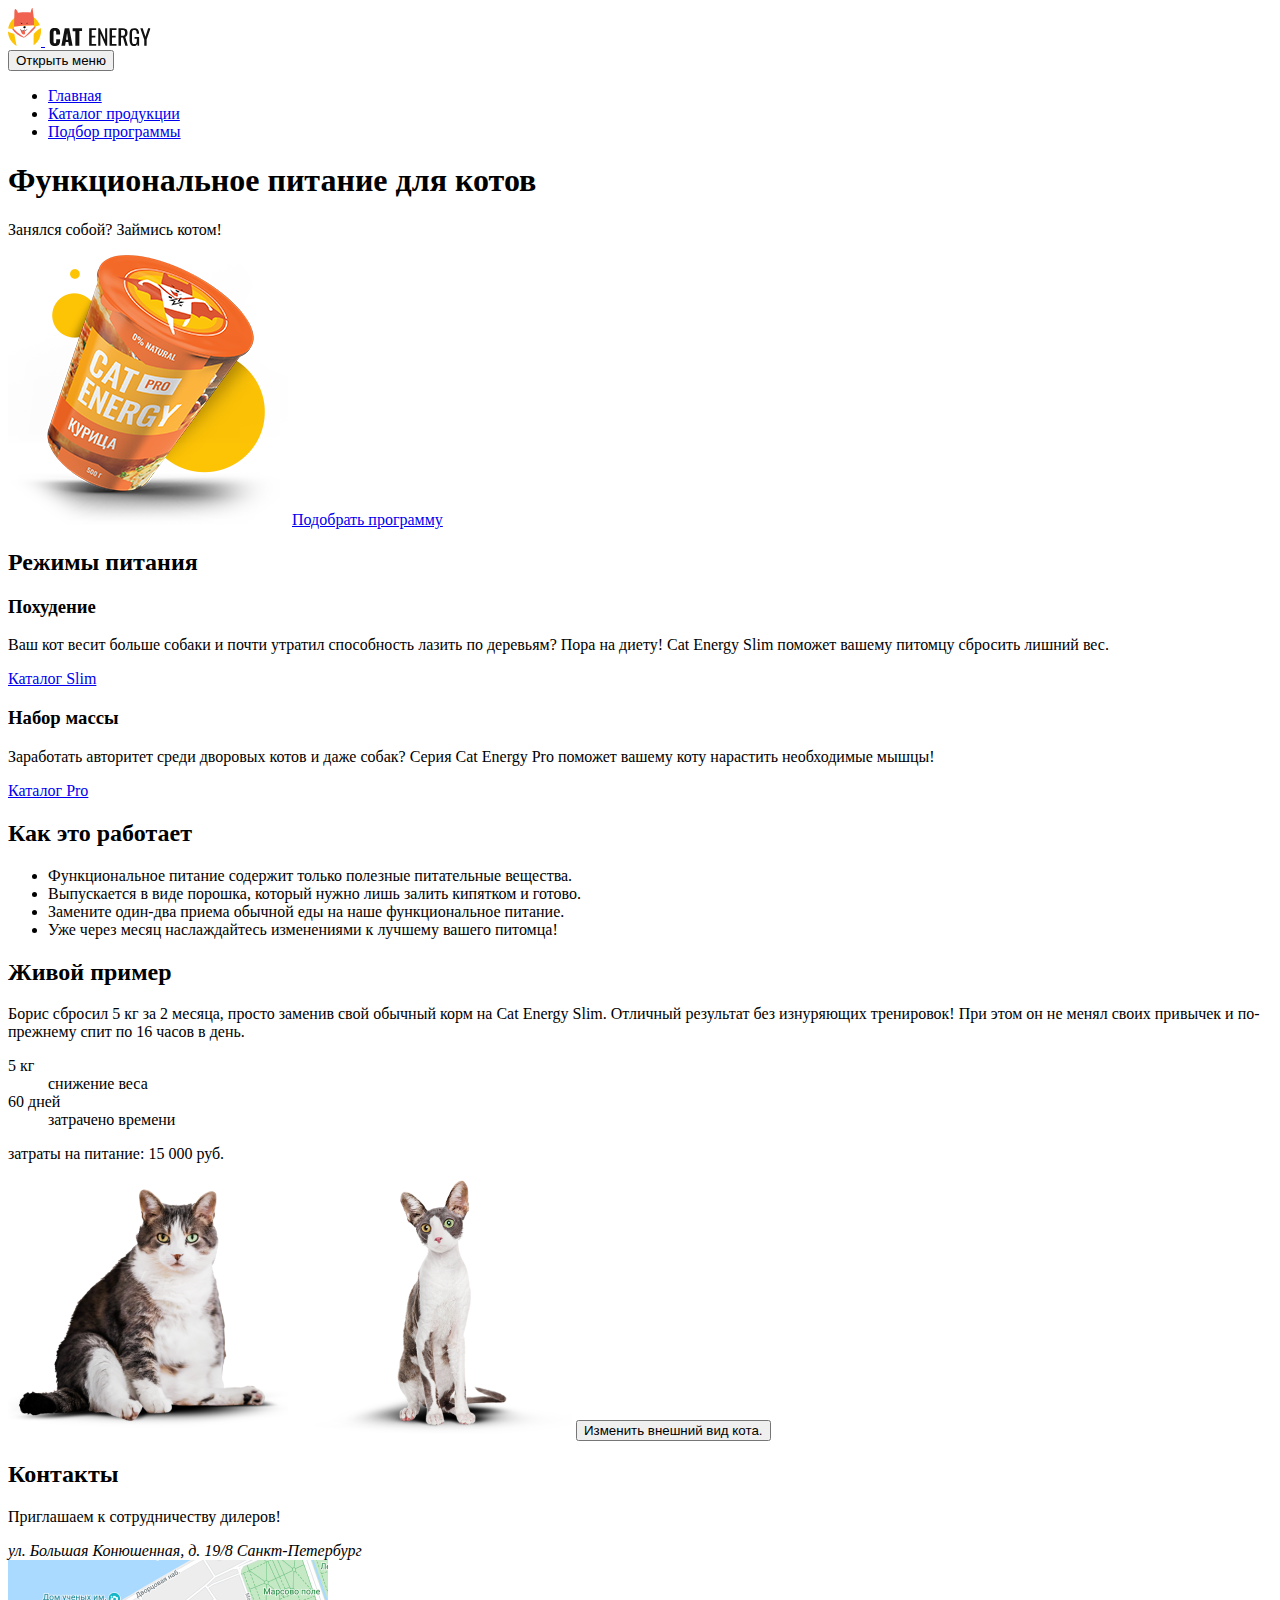
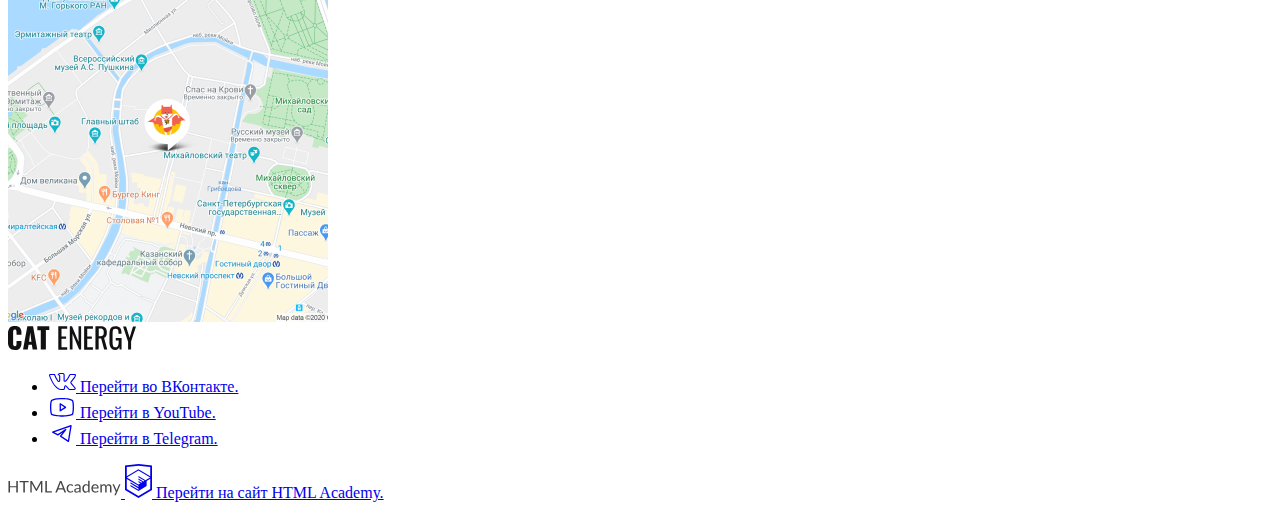
==== index.html @ d8b90d5e "Deploying to gh-pages from @ KatiShalmina/2462395-cat-energy-32@77fc647e82474194f5760a029845b2122669" ====
<!DOCTYPE html><html class="page" lang="ru"><head><meta charset="UTF-8"><title>Кэт энерджи</title><meta name="viewport" content="width=device-width,initial-scale=1"><link rel="stylesheet" href="styles/styles.css"><script src="scripts/index.js" defer="defer"></script></head><body class="page__body"><header class="main-header"><a class="main-header__logo logo-picture" href="index.html" aria-current="page"><img class="main-header__logo-image" src="images/logo-mobile-image.svg" width="33" height="38" alt="Логотип компании Кэт энерджи."> </a><a class="main-header__logo logo-caption" href="index.html" aria-current="page"><img class="main-header__logo-image" src="images/logo-mobile-text.svg" width="110" height="18" alt="Логотип компании Кэт энерджи."></a><nav class="main-header__navigation main-nav"><button class="main-nav__toggle" type="button"><span class="visually-hidden">Открыть меню</span></button><ul class="main-nav__list"><li class="main-nav__item"><a class="main-nav__link main-nav__link--current" href="index.html" aria-current="page">Главная</a></li><li class="main-nav__item"><a class="main-nav__link" href="catalog.html">Каталог продукции</a></li><li class="main-nav__item"><a class="main-nav__link" href="#">Подбор программы</a></li></ul></nav></header><main class="main-container"><section class="hero"><h1 class="hero__title page-title">Функциональное питание для котов</h1><p class="hero__slogan">Занялся собой? Займись котом!</p><img class="hero__img" src="images/main-photo-mobile.png" width="280" height="270" alt="Cat energy pro курица 500 грамм"> <a class="hero__button button button--primary" href="#">Подобрать программу</a></section><section class="diet"><div class="diet__wrapper"><h2 class="visually-hidden">Режимы питания</h2><div class="diet__food-line food-line diet__food-line--lose"><h3 class="food-line__title">Похудение</h3><p class="food-line__description">Ваш кот весит больше собаки и почти утратил способность лазить по деревьям? Пора на диету! Cat Energy Slim поможет вашему питомцу сбросить лишний вес.</p><a class="food-line__button button button--secondary" href="#">Каталог Slim</a></div><div class="diet__food-line food-line diet__food-line--gain"><h3 class="food-line__title">Набор массы</h3><p class="food-line__description">Заработать авторитет среди дворовых котов и даже собак? Серия Cat Energy Pro поможет вашему коту нарастить необходимые мышцы!</p><a class="food-line__button button button--secondary" href="#">Каталог Pro</a></div></div></section><section class="function"><h2 class="function__title section-title">Как это работает</h2><ul class="function__list"><li class="function__item function__item--healthy">Функциональное питание содержит только полезные питательные вещества.</li><li class="function__item function__item--easy">Выпускается в виде порошка, который нужно лишь залить кипятком и готово.</li><li class="function__item function__item--safe">Замените один-два приема обычной еды на наше функциональное питание.</li><li class="function__item function__item--fast">Уже через месяц наслаждайтесь изменениями к лучшему вашего питомца!</li></ul></section><section class="example"><h2 class="example__title section-title">Живой пример</h2><p class="example__description">Борис сбросил 5 кг за 2 месяца, просто заменив свой обычный корм на Cat Energy Slim. Отличный результат без изнуряющих тренировок! При этом он не менял своих привычек и по-прежнему спит по 16 часов в день.</p><div class="example__statistics statistics"><dl class="statistics__list"><div class="statistics__item"><dt class="statistics__data">5 кг</dt><dd class="statistics__definition">снижение веса</dd></div><div class="statistics__item"><dt class="statistics__data">60 дней</dt><dd class="statistics__definition">затрачено времени</dd></div></dl><p class="statistics__total">затраты на питание: 15 000 руб.</p></div><div class="example__weight-change cat-slider"><img class="cat-slider__image cat-slider__image--fat" src="images/fat-cat-mobile.png" width="280" height="256" alt="Кот с избыточным весом."> <img class="cat-slider__image cat-slider__image--skinny" src="images/skinny-cat-mobile.png" width="280" height="256" alt="Кот с недобором веса"> <button class="cat-slider__toggle" type="button"><span class="visually-hidden">Изменить внешний вид кота.</span></button></div></section><section class="contacts"><h2 class="visually-hidden">Контакты</h2><div class="contacts__text-wrapper"><p class="contacts__message">Приглашаем к сотрудничеству дилеров!</p><address class="contacts__address">ул. Большая Конюшенная, д. 19/8 Санкт-Петербург</address></div><img class="contacts__map" src="images/contacts-map.png" width="320" height="362" alt="Карта с локацией компании."></section></main><footer class="main-footer"><div class="main-footer__wrapper"><a class="main-footer__logo" href="index.html" aria-current="page"><img class="main-footer__logo-image" src="images/footer-logo.svg" width="128" height="24" alt="Логотип компании Кэт энерджи."></a><ul class="main-footer__social-list social"><li class="social__item"><a class="social__link" href="#"><svg class="social__svg" aria-hidden="true" focusable="false" width="28" height="22" viewBox="0 0 28 22" fill="none" xmlns="http://www.w3.org/2000/svg"><path d="M1 5.33876C1 4.48373 1.5151 4.02268 2.54531 3.95562L6.51515 3.98077C6.78158 3.98077 6.95921 4.10651 7.04802 4.35799C7.45655 5.61538 7.91392 6.70094 8.42014 7.61465C8.92637 8.52835 9.58801 9.58038 10.4051 10.7707C10.4761 10.9216 10.5916 10.997 10.7514 10.997C10.8758 10.997 10.9735 10.9384 11.0445 10.821L11.1244 10.5444L11.1511 6.19379C11.1511 5.89201 11.0756 5.69083 10.9246 5.59024C10.7736 5.48965 10.4939 5.4142 10.0853 5.36391C9.76563 5.31361 9.60577 5.12919 9.60577 4.81065C9.60577 4.74359 9.61465 4.69329 9.63241 4.65976C10.0054 3.57002 11.0711 3.02515 12.8296 3.02515L14.3216 3C14.9966 3 15.5561 3.15927 16.0001 3.47781C16.4442 3.79635 16.6662 4.29931 16.6662 4.98669V10.6953C16.7906 10.7791 16.906 10.821 17.0126 10.821C17.279 10.821 17.5099 10.6701 17.7053 10.3683C19.6592 7.78649 20.716 6.05966 20.8759 5.18787C20.8759 5.1711 20.8936 5.12919 20.9291 5.06213C21.0535 4.81065 21.2577 4.5927 21.5419 4.40828C21.8261 4.22387 22.0748 4.09813 22.288 4.03107C22.359 3.99753 22.4389 3.98077 22.5277 3.98077H26.6574L26.9239 4.00592C27.2791 4.00592 27.5544 4.16519 27.7498 4.48373C27.8209 4.58432 27.8697 4.69329 27.8964 4.81065C27.923 4.92801 27.9408 5.04536 27.9496 5.16272C27.9585 5.28008 27.963 5.34714 27.963 5.36391V5.53994C27.8386 6.22732 27.5233 6.9608 27.0171 7.74038C26.5109 8.51997 25.867 9.36243 25.0855 10.2678C24.304 11.1731 23.8155 11.7682 23.6201 12.0533C23.4603 12.2544 23.3803 12.4389 23.3803 12.6065C23.3803 12.7406 23.4514 12.8915 23.5935 13.0592L27.4834 17.6864C27.6965 17.9546 27.8031 18.248 27.8031 18.5666C27.8031 18.9522 27.6432 19.2707 27.3235 19.5222C27.0038 19.7737 26.6219 19.9162 26.1779 19.9497L25.7249 19.9749H21.6752C21.6574 19.9749 21.6219 19.979 21.5686 19.9874C21.5153 19.9958 21.4798 20 21.462 20C21.0712 20 20.7071 19.8407 20.3696 19.5222C20.2453 19.3881 19.4105 18.3989 17.8652 16.5547C17.7764 16.4374 17.652 16.3284 17.4922 16.2278C17.4211 16.4961 17.3279 16.8817 17.2124 17.3846C17.097 17.8876 17.0126 18.248 16.9593 18.466L16.8794 18.8935C16.7018 19.4803 16.3287 19.8323 15.7604 19.9497L15.3874 19.9749H12.7763C11.3021 19.9749 9.83224 19.3378 8.36686 18.0636C6.90148 16.7894 5.58264 15.1423 4.41034 13.122C3.23803 11.1018 2.14566 8.75049 1.13322 6.06805C1.04441 5.8501 1 5.607 1 5.33876ZM17.0126 11.8521C16.6396 11.8521 16.3021 11.7557 16.0001 11.5629C15.6982 11.3701 15.5472 11.106 15.5472 10.7707V4.98669C15.5472 4.65138 15.4584 4.41248 15.2808 4.26997C15.1032 4.12747 14.7923 4.05621 14.3483 4.05621L12.8296 4.10651C12.0658 4.10651 11.4886 4.23225 11.0978 4.48373C11.8793 4.8358 12.2701 5.40582 12.2701 6.19379V10.6198C12.2346 11.039 12.0569 11.3868 11.7372 11.6635C11.4175 11.9401 11.0623 12.0784 10.6715 12.0784C10.1386 12.0784 9.7301 11.8353 9.44591 11.3491C8.06046 9.37081 7.03025 7.4931 6.35529 5.71598L6.1155 5.06213L2.57195 5.03698C2.34104 5.03698 2.21227 5.04956 2.18562 5.0747C2.15898 5.09985 2.14566 5.1711 2.14566 5.28846C2.14566 5.43935 2.16342 5.59862 2.19895 5.76627L2.75845 7.17456C4.25048 10.8126 5.87127 13.6795 7.62085 15.7751C9.37042 17.8708 11.0889 18.9186 12.7763 18.9186H15.4406C15.5472 18.9186 15.6271 18.8893 15.6804 18.8306C15.7337 18.7719 15.7781 18.6588 15.8136 18.4911L15.8669 18.2396L16.3732 16.0266C16.5152 15.7249 16.6396 15.5237 16.7462 15.4231C16.9415 15.2387 17.1725 15.1465 17.4389 15.1465C17.8652 15.1465 18.3003 15.3895 18.7444 15.8757L21.0091 18.5917C21.1512 18.8097 21.3022 18.9186 21.462 18.9186H25.8581C26.391 18.9186 26.6574 18.7929 26.6574 18.5414C26.6574 18.4576 26.6308 18.3738 26.5775 18.2899L22.7142 13.7382C22.4123 13.3861 22.2613 13.0089 22.2613 12.6065C22.2613 12.2041 22.4034 11.8185 22.6876 11.4497C22.9185 11.1144 23.367 10.557 24.0331 9.77737C24.6992 8.99778 25.2809 8.26849 25.7782 7.5895C26.2756 6.9105 26.6042 6.29438 26.764 5.74112L26.8439 5.4142C26.8262 5.38067 26.8173 5.32618 26.8173 5.25074C26.8173 5.1753 26.8084 5.11243 26.7907 5.06213H22.6077C22.3412 5.16272 22.1281 5.31361 21.9682 5.51479L21.8084 5.9926C21.3643 7.14941 20.2009 8.93491 18.3181 11.3491C17.9451 11.6844 17.5099 11.8521 17.0126 11.8521Z" fill="currentColor"/></svg> <span class="visually-hidden">Перейти во ВКонтакте.</span></a></li><li class="social__item"><a class="social__link" href="#"><svg class="social__svg" aria-hidden="true" focusable="false" width="28" height="22" viewBox="0 0 28 22" fill="none" xmlns="http://www.w3.org/2000/svg"><path d="M17.8509 10.7927L12.6145 7.30184C12.5159 7.23691 12.4016 7.19985 12.2837 7.19459C12.1657 7.18934 12.0486 7.21608 11.9446 7.27198C11.8406 7.32789 11.7537 7.41087 11.693 7.51215C11.6324 7.61343 11.6002 7.72924 11.6 7.84729V14.8291C11.6001 14.9481 11.6327 15.0648 11.6942 15.1667C11.7557 15.2686 11.8438 15.3518 11.9491 15.4073C12.0524 15.4631 12.1691 15.4895 12.2864 15.4837C12.4037 15.478 12.5172 15.4402 12.6145 15.3746L17.8509 11.8837C17.9409 11.8239 18.0148 11.7429 18.0658 11.6477C18.1169 11.5526 18.1436 11.4462 18.1436 11.3382C18.1436 11.2302 18.1169 11.1239 18.0658 11.0287C18.0148 10.9335 17.9409 10.8525 17.8509 10.7927ZM12.9091 13.6073V9.06911L16.3127 11.3382L12.9091 13.6073ZM25.3891 5.04366C25.2942 4.67547 25.1131 4.33511 24.8609 4.05061C24.6086 3.76611 24.2924 3.54561 23.9382 3.40729C20.2182 1.9782 14.2509 2.00002 14 2.00002C13.7491 2.00002 7.78182 1.9782 4.06182 3.40729C3.70764 3.54561 3.3914 3.76611 3.13914 4.05061C2.88689 4.33511 2.70584 4.67547 2.61091 5.04366C2.32727 6.11275 2 8.07638 2 11.3382C2 14.6 2.32727 16.5637 2.61091 17.6327C2.70584 18.0009 2.88689 18.3413 3.13914 18.6258C3.3914 18.9103 3.70764 19.1308 4.06182 19.2691C7.78182 20.6982 13.7491 20.6764 14 20.6764H14.0764C14.8291 20.6764 20.3927 20.6327 23.9382 19.2691C24.2924 19.1308 24.6086 18.9103 24.8609 18.6258C25.1131 18.3413 25.2942 18.0009 25.3891 17.6327C25.6727 16.5637 26 14.6 26 11.3382C26 8.07638 25.6727 6.11275 25.3891 5.04366ZM24.1236 17.3055C24.0807 17.472 23.999 17.6259 23.8853 17.7548C23.7715 17.8838 23.6289 17.984 23.4691 18.0473C19.9782 19.3891 14.0655 19.3673 14 19.3673C13.9345 19.3673 8.02182 19.3891 4.53091 18.0473C4.37107 17.984 4.22846 17.8838 4.11471 17.7548C4.00096 17.6259 3.91929 17.472 3.87636 17.3055C3.61455 16.3018 3.30909 14.4582 3.30909 11.3382C3.30909 8.2182 3.61455 6.37457 3.87636 5.37093C3.91929 5.20445 4.00096 5.05047 4.11471 4.92156C4.22846 4.79264 4.37107 4.69243 4.53091 4.62911C8.02182 3.28729 13.9345 3.30911 14 3.30911C14.0655 3.30911 19.9782 3.28729 23.4691 4.62911C23.6289 4.69243 23.7715 4.79264 23.8853 4.92156C23.999 5.05047 24.0807 5.20445 24.1236 5.37093C24.3855 6.37457 24.6909 8.2182 24.6909 11.3382C24.6909 14.4582 24.3855 16.3018 24.1236 17.3055Z" fill="currentColor"/></svg> <span class="visually-hidden">Перейти в YouTube.</span></a></li><li class="social__item"><a class="social__link" href="#"><svg class="social__svg" aria-hidden="true" focusable="false" width="28" height="22" viewBox="0 0 28 22" fill="none" xmlns="http://www.w3.org/2000/svg"><path fill-rule="evenodd" clip-rule="evenodd" d="M23.4608 3.15291C23.6393 3.30222 23.7255 3.5349 23.6872 3.76448L21.0611 19.5214C21.0244 19.7411 20.8789 19.9273 20.6745 20.0159C20.47 20.1045 20.2346 20.0833 20.0493 19.9597L12.1708 14.7074C12.0177 14.6054 11.9145 14.4437 11.8862 14.2619C11.858 14.08 11.9074 13.8947 12.0223 13.751L14.633 10.4877L10.273 13.3944C10.077 13.525 9.82597 13.5407 9.61524 13.4353L4.36293 10.8092C4.12769 10.6915 3.98535 10.4449 4.0012 10.1824C4.01705 9.91983 4.18804 9.6921 4.43573 9.60364L22.8188 3.03826C23.038 2.95998 23.2822 3.00359 23.4608 3.15291ZM6.32626 10.3228L9.86168 12.0905L17.4231 7.0495C17.6925 6.86994 18.0525 6.91349 18.2712 7.1521C18.49 7.3907 18.5022 7.75314 18.3 8.00591L13.495 14.0121L19.9328 18.3039L22.2083 4.65058L6.32626 10.3228Z" fill="currentColor"/></svg> <span class="visually-hidden">Перейти в Telegram.</span></a></li></ul><div class="main-footer__developer developer"><a class="developer__logo" href="https://htmlacademy.ru/intensive/htmlcss"><img class="developer__logo-image" src="images/academy-logo.svg" width="113" height="20" alt="Логотип HTML Academy."> </a><a class="developer__logo-icon" href="https://htmlacademy.ru/intensive/htmlcss"><svg class="developer__svg" aria-hidden="true" focusable="false" width="27" height="34" viewBox="0 0 27 34" fill="none" xmlns="http://www.w3.org/2000/svg"><path d="M13.6426 0.0157537L13.5 0L0 1.40733V26.0129L13.5 34L27 26.0129V1.40733L13.6426 0.0157537ZM25.2344 25.0151L13.5 31.9573L1.76561 25.0151V14.9293L13.4507 21.8451L13.4701 23.0984L5.45351 18.3548L5.44295 19.5801L13.4894 24.3885L13.5088 25.675L5.46408 20.9174L5.45351 22.1427L13.5 26.9511L21.6239 22.1182V20.8929V16.909L25.2432 14.7595L25.2344 25.0151ZM25.2344 13.4519L22.0147 15.3319L20.5325 16.2071L13.4666 12.0201L13.456 13.2454L19.4957 16.818L19.4429 16.8495L19.3126 16.9247L18.4536 17.4166L13.4666 14.4689L13.456 15.6942L17.3921 18.0222L16.4591 18.6314L16.438 18.6436L13.4666 16.902L13.456 18.1273L15.4029 19.2615L13.4155 20.4483L1.7973 13.5762L13.4349 6.61831L25.2344 13.4519ZM25.2344 12.2266L13.4401 5.31075L1.76561 12.2196V2.9897L13.5 1.76442L25.2344 2.9897V12.2266Z" fill="currentColor"/></svg> <span class="visually-hidden">Перейти на сайт HTML Academy.</span></a></div></div></footer></body></html>
---- styles/styles.css ----
.header{color:#fff;background-color:#639;padding:10px 15px}
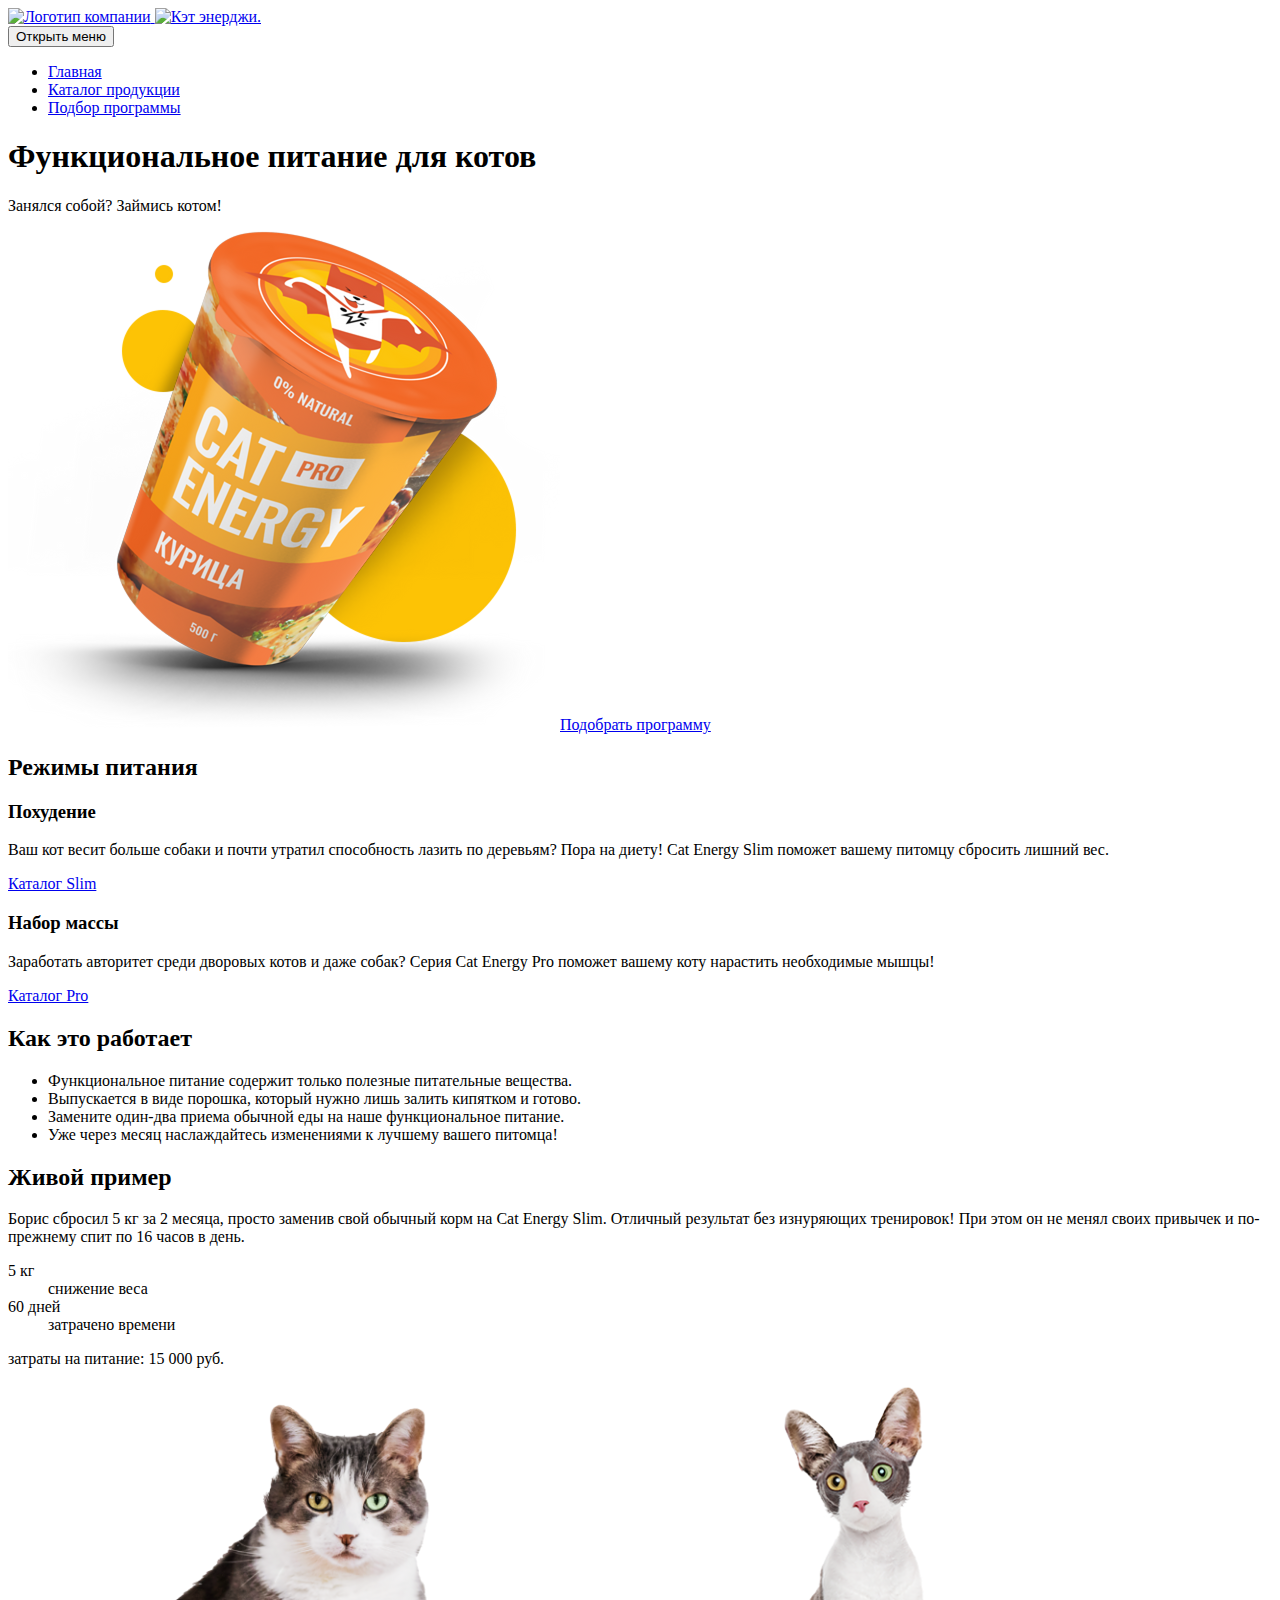
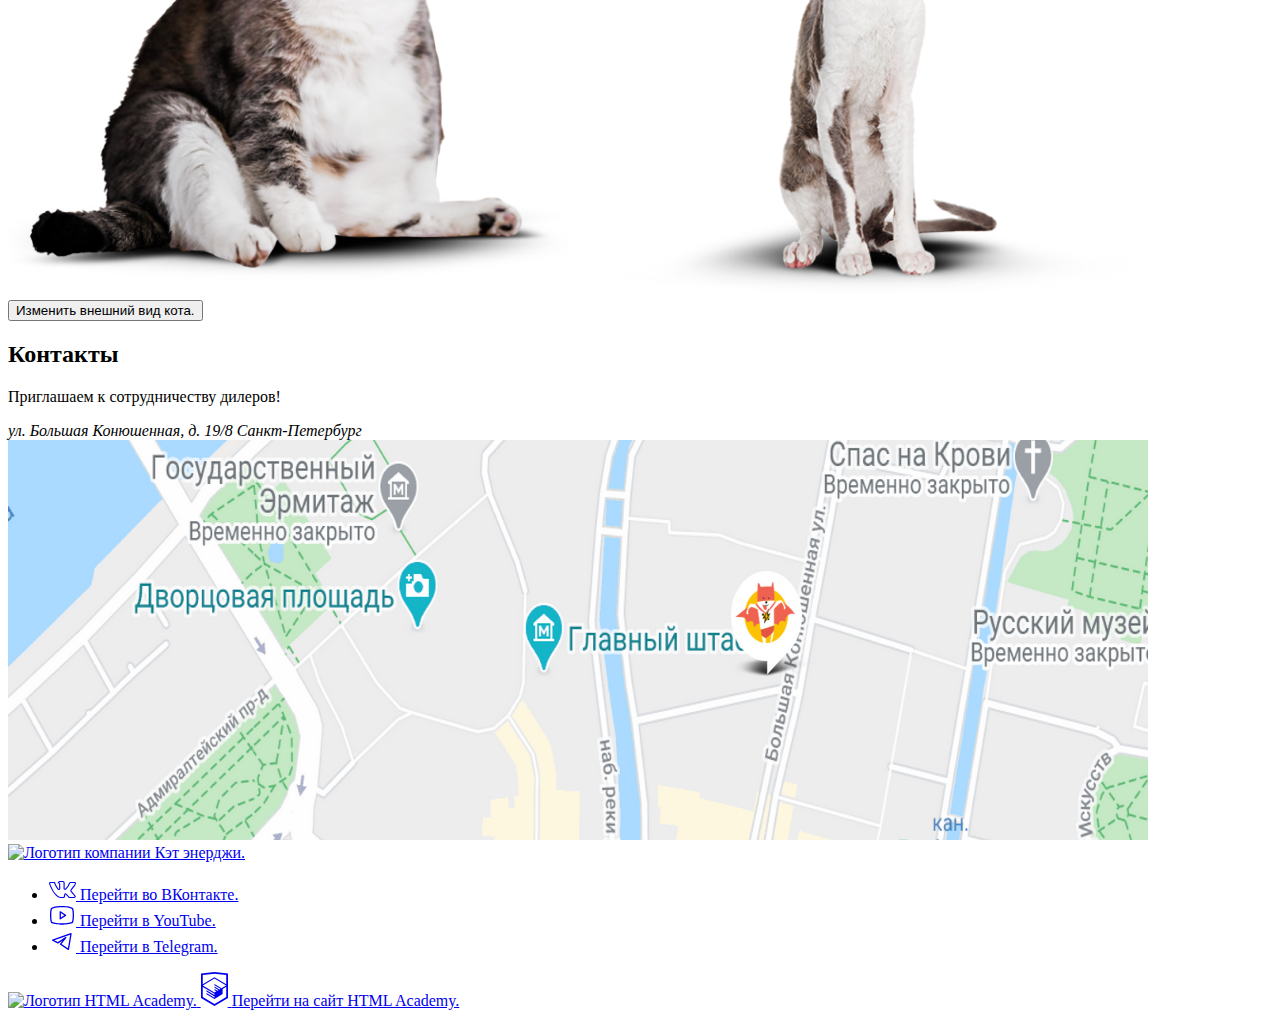
==== commit 2f87daf5: "Deploying to gh-pages from @ KatiShalmina/2462395-cat-energy-32@534688e97c265a0f5922dd28ed8236dcb813" ====
--- a/index.html
+++ b/index.html
@@ -1 +1 @@
-<!DOCTYPE html><html class="page" lang="ru"><head><meta charset="UTF-8"><title>Кэт энерджи</title><meta name="viewport" content="width=device-width,initial-scale=1"><link rel="stylesheet" href="styles/styles.css"><script src="scripts/index.js" defer="defer"></script></head><body class="page__body"><header class="main-header"><a class="main-header__logo logo-picture" href="index.html" aria-current="page"><img class="main-header__logo-image" src="images/logo-mobile-image.svg" width="33" height="38" alt="Логотип компании Кэт энерджи."> </a><a class="main-header__logo logo-caption" href="index.html" aria-current="page"><img class="main-header__logo-image" src="images/logo-mobile-text.svg" width="110" height="18" alt="Логотип компании Кэт энерджи."></a><nav class="main-header__navigation main-nav"><button class="main-nav__toggle" type="button"><span class="visually-hidden">Открыть меню</span></button><ul class="main-nav__list"><li class="main-nav__item"><a class="main-nav__link main-nav__link--current" href="index.html" aria-current="page">Главная</a></li><li class="main-nav__item"><a class="main-nav__link" href="catalog.html">Каталог продукции</a></li><li class="main-nav__item"><a class="main-nav__link" href="#">Подбор программы</a></li></ul></nav></header><main class="main-container"><section class="hero"><h1 class="hero__title page-title">Функциональное питание для котов</h1><p class="hero__slogan">Занялся собой? Займись котом!</p><img class="hero__img" src="images/main-photo-mobile.png" width="280" height="270" alt="Cat energy pro курица 500 грамм"> <a class="hero__button button button--primary" href="#">Подобрать программу</a></section><section class="diet"><div class="diet__wrapper"><h2 class="visually-hidden">Режимы питания</h2><div class="diet__food-line food-line diet__food-line--lose"><h3 class="food-line__title">Похудение</h3><p class="food-line__description">Ваш кот весит больше собаки и почти утратил способность лазить по деревьям? Пора на диету! Cat Energy Slim поможет вашему питомцу сбросить лишний вес.</p><a class="food-line__button button button--secondary" href="#">Каталог Slim</a></div><div class="diet__food-line food-line diet__food-line--gain"><h3 class="food-line__title">Набор массы</h3><p class="food-line__description">Заработать авторитет среди дворовых котов и даже собак? Серия Cat Energy Pro поможет вашему коту нарастить необходимые мышцы!</p><a class="food-line__button button button--secondary" href="#">Каталог Pro</a></div></div></section><section class="function"><h2 class="function__title section-title">Как это работает</h2><ul class="function__list"><li class="function__item function__item--healthy">Функциональное питание содержит только полезные питательные вещества.</li><li class="function__item function__item--easy">Выпускается в виде порошка, который нужно лишь залить кипятком и готово.</li><li class="function__item function__item--safe">Замените один-два приема обычной еды на наше функциональное питание.</li><li class="function__item function__item--fast">Уже через месяц наслаждайтесь изменениями к лучшему вашего питомца!</li></ul></section><section class="example"><h2 class="example__title section-title">Живой пример</h2><p class="example__description">Борис сбросил 5 кг за 2 месяца, просто заменив свой обычный корм на Cat Energy Slim. Отличный результат без изнуряющих тренировок! При этом он не менял своих привычек и по-прежнему спит по 16 часов в день.</p><div class="example__statistics statistics"><dl class="statistics__list"><div class="statistics__item"><dt class="statistics__data">5 кг</dt><dd class="statistics__definition">снижение веса</dd></div><div class="statistics__item"><dt class="statistics__data">60 дней</dt><dd class="statistics__definition">затрачено времени</dd></div></dl><p class="statistics__total">затраты на питание: 15 000 руб.</p></div><div class="example__weight-change cat-slider"><img class="cat-slider__image cat-slider__image--fat" src="images/fat-cat-mobile.png" width="280" height="256" alt="Кот с избыточным весом."> <img class="cat-slider__image cat-slider__image--skinny" src="images/skinny-cat-mobile.png" width="280" height="256" alt="Кот с недобором веса"> <button class="cat-slider__toggle" type="button"><span class="visually-hidden">Изменить внешний вид кота.</span></button></div></section><section class="contacts"><h2 class="visually-hidden">Контакты</h2><div class="contacts__text-wrapper"><p class="contacts__message">Приглашаем к сотрудничеству дилеров!</p><address class="contacts__address">ул. Большая Конюшенная, д. 19/8 Санкт-Петербург</address></div><img class="contacts__map" src="images/contacts-map.png" width="320" height="362" alt="Карта с локацией компании."></section></main><footer class="main-footer"><div class="main-footer__wrapper"><a class="main-footer__logo" href="index.html" aria-current="page"><img class="main-footer__logo-image" src="images/footer-logo.svg" width="128" height="24" alt="Логотип компании Кэт энерджи."></a><ul class="main-footer__social-list social"><li class="social__item"><a class="social__link" href="#"><svg class="social__svg" aria-hidden="true" focusable="false" width="28" height="22" viewBox="0 0 28 22" fill="none" xmlns="http://www.w3.org/2000/svg"><path d="M1 5.33876C1 4.48373 1.5151 4.02268 2.54531 3.95562L6.51515 3.98077C6.78158 3.98077 6.95921 4.10651 7.04802 4.35799C7.45655 5.61538 7.91392 6.70094 8.42014 7.61465C8.92637 8.52835 9.58801 9.58038 10.4051 10.7707C10.4761 10.9216 10.5916 10.997 10.7514 10.997C10.8758 10.997 10.9735 10.9384 11.0445 10.821L11.1244 10.5444L11.1511 6.19379C11.1511 5.89201 11.0756 5.69083 10.9246 5.59024C10.7736 5.48965 10.4939 5.4142 10.0853 5.36391C9.76563 5.31361 9.60577 5.12919 9.60577 4.81065C9.60577 4.74359 9.61465 4.69329 9.63241 4.65976C10.0054 3.57002 11.0711 3.02515 12.8296 3.02515L14.3216 3C14.9966 3 15.5561 3.15927 16.0001 3.47781C16.4442 3.79635 16.6662 4.29931 16.6662 4.98669V10.6953C16.7906 10.7791 16.906 10.821 17.0126 10.821C17.279 10.821 17.5099 10.6701 17.7053 10.3683C19.6592 7.78649 20.716 6.05966 20.8759 5.18787C20.8759 5.1711 20.8936 5.12919 20.9291 5.06213C21.0535 4.81065 21.2577 4.5927 21.5419 4.40828C21.8261 4.22387 22.0748 4.09813 22.288 4.03107C22.359 3.99753 22.4389 3.98077 22.5277 3.98077H26.6574L26.9239 4.00592C27.2791 4.00592 27.5544 4.16519 27.7498 4.48373C27.8209 4.58432 27.8697 4.69329 27.8964 4.81065C27.923 4.92801 27.9408 5.04536 27.9496 5.16272C27.9585 5.28008 27.963 5.34714 27.963 5.36391V5.53994C27.8386 6.22732 27.5233 6.9608 27.0171 7.74038C26.5109 8.51997 25.867 9.36243 25.0855 10.2678C24.304 11.1731 23.8155 11.7682 23.6201 12.0533C23.4603 12.2544 23.3803 12.4389 23.3803 12.6065C23.3803 12.7406 23.4514 12.8915 23.5935 13.0592L27.4834 17.6864C27.6965 17.9546 27.8031 18.248 27.8031 18.5666C27.8031 18.9522 27.6432 19.2707 27.3235 19.5222C27.0038 19.7737 26.6219 19.9162 26.1779 19.9497L25.7249 19.9749H21.6752C21.6574 19.9749 21.6219 19.979 21.5686 19.9874C21.5153 19.9958 21.4798 20 21.462 20C21.0712 20 20.7071 19.8407 20.3696 19.5222C20.2453 19.3881 19.4105 18.3989 17.8652 16.5547C17.7764 16.4374 17.652 16.3284 17.4922 16.2278C17.4211 16.4961 17.3279 16.8817 17.2124 17.3846C17.097 17.8876 17.0126 18.248 16.9593 18.466L16.8794 18.8935C16.7018 19.4803 16.3287 19.8323 15.7604 19.9497L15.3874 19.9749H12.7763C11.3021 19.9749 9.83224 19.3378 8.36686 18.0636C6.90148 16.7894 5.58264 15.1423 4.41034 13.122C3.23803 11.1018 2.14566 8.75049 1.13322 6.06805C1.04441 5.8501 1 5.607 1 5.33876ZM17.0126 11.8521C16.6396 11.8521 16.3021 11.7557 16.0001 11.5629C15.6982 11.3701 15.5472 11.106 15.5472 10.7707V4.98669C15.5472 4.65138 15.4584 4.41248 15.2808 4.26997C15.1032 4.12747 14.7923 4.05621 14.3483 4.05621L12.8296 4.10651C12.0658 4.10651 11.4886 4.23225 11.0978 4.48373C11.8793 4.8358 12.2701 5.40582 12.2701 6.19379V10.6198C12.2346 11.039 12.0569 11.3868 11.7372 11.6635C11.4175 11.9401 11.0623 12.0784 10.6715 12.0784C10.1386 12.0784 9.7301 11.8353 9.44591 11.3491C8.06046 9.37081 7.03025 7.4931 6.35529 5.71598L6.1155 5.06213L2.57195 5.03698C2.34104 5.03698 2.21227 5.04956 2.18562 5.0747C2.15898 5.09985 2.14566 5.1711 2.14566 5.28846C2.14566 5.43935 2.16342 5.59862 2.19895 5.76627L2.75845 7.17456C4.25048 10.8126 5.87127 13.6795 7.62085 15.7751C9.37042 17.8708 11.0889 18.9186 12.7763 18.9186H15.4406C15.5472 18.9186 15.6271 18.8893 15.6804 18.8306C15.7337 18.7719 15.7781 18.6588 15.8136 18.4911L15.8669 18.2396L16.3732 16.0266C16.5152 15.7249 16.6396 15.5237 16.7462 15.4231C16.9415 15.2387 17.1725 15.1465 17.4389 15.1465C17.8652 15.1465 18.3003 15.3895 18.7444 15.8757L21.0091 18.5917C21.1512 18.8097 21.3022 18.9186 21.462 18.9186H25.8581C26.391 18.9186 26.6574 18.7929 26.6574 18.5414C26.6574 18.4576 26.6308 18.3738 26.5775 18.2899L22.7142 13.7382C22.4123 13.3861 22.2613 13.0089 22.2613 12.6065C22.2613 12.2041 22.4034 11.8185 22.6876 11.4497C22.9185 11.1144 23.367 10.557 24.0331 9.77737C24.6992 8.99778 25.2809 8.26849 25.7782 7.5895C26.2756 6.9105 26.6042 6.29438 26.764 5.74112L26.8439 5.4142C26.8262 5.38067 26.8173 5.32618 26.8173 5.25074C26.8173 5.1753 26.8084 5.11243 26.7907 5.06213H22.6077C22.3412 5.16272 22.1281 5.31361 21.9682 5.51479L21.8084 5.9926C21.3643 7.14941 20.2009 8.93491 18.3181 11.3491C17.9451 11.6844 17.5099 11.8521 17.0126 11.8521Z" fill="currentColor"/></svg> <span class="visually-hidden">Перейти во ВКонтакте.</span></a></li><li class="social__item"><a class="social__link" href="#"><svg class="social__svg" aria-hidden="true" focusable="false" width="28" height="22" viewBox="0 0 28 22" fill="none" xmlns="http://www.w3.org/2000/svg"><path d="M17.8509 10.7927L12.6145 7.30184C12.5159 7.23691 12.4016 7.19985 12.2837 7.19459C12.1657 7.18934 12.0486 7.21608 11.9446 7.27198C11.8406 7.32789 11.7537 7.41087 11.693 7.51215C11.6324 7.61343 11.6002 7.72924 11.6 7.84729V14.8291C11.6001 14.9481 11.6327 15.0648 11.6942 15.1667C11.7557 15.2686 11.8438 15.3518 11.9491 15.4073C12.0524 15.4631 12.1691 15.4895 12.2864 15.4837C12.4037 15.478 12.5172 15.4402 12.6145 15.3746L17.8509 11.8837C17.9409 11.8239 18.0148 11.7429 18.0658 11.6477C18.1169 11.5526 18.1436 11.4462 18.1436 11.3382C18.1436 11.2302 18.1169 11.1239 18.0658 11.0287C18.0148 10.9335 17.9409 10.8525 17.8509 10.7927ZM12.9091 13.6073V9.06911L16.3127 11.3382L12.9091 13.6073ZM25.3891 5.04366C25.2942 4.67547 25.1131 4.33511 24.8609 4.05061C24.6086 3.76611 24.2924 3.54561 23.9382 3.40729C20.2182 1.9782 14.2509 2.00002 14 2.00002C13.7491 2.00002 7.78182 1.9782 4.06182 3.40729C3.70764 3.54561 3.3914 3.76611 3.13914 4.05061C2.88689 4.33511 2.70584 4.67547 2.61091 5.04366C2.32727 6.11275 2 8.07638 2 11.3382C2 14.6 2.32727 16.5637 2.61091 17.6327C2.70584 18.0009 2.88689 18.3413 3.13914 18.6258C3.3914 18.9103 3.70764 19.1308 4.06182 19.2691C7.78182 20.6982 13.7491 20.6764 14 20.6764H14.0764C14.8291 20.6764 20.3927 20.6327 23.9382 19.2691C24.2924 19.1308 24.6086 18.9103 24.8609 18.6258C25.1131 18.3413 25.2942 18.0009 25.3891 17.6327C25.6727 16.5637 26 14.6 26 11.3382C26 8.07638 25.6727 6.11275 25.3891 5.04366ZM24.1236 17.3055C24.0807 17.472 23.999 17.6259 23.8853 17.7548C23.7715 17.8838 23.6289 17.984 23.4691 18.0473C19.9782 19.3891 14.0655 19.3673 14 19.3673C13.9345 19.3673 8.02182 19.3891 4.53091 18.0473C4.37107 17.984 4.22846 17.8838 4.11471 17.7548C4.00096 17.6259 3.91929 17.472 3.87636 17.3055C3.61455 16.3018 3.30909 14.4582 3.30909 11.3382C3.30909 8.2182 3.61455 6.37457 3.87636 5.37093C3.91929 5.20445 4.00096 5.05047 4.11471 4.92156C4.22846 4.79264 4.37107 4.69243 4.53091 4.62911C8.02182 3.28729 13.9345 3.30911 14 3.30911C14.0655 3.30911 19.9782 3.28729 23.4691 4.62911C23.6289 4.69243 23.7715 4.79264 23.8853 4.92156C23.999 5.05047 24.0807 5.20445 24.1236 5.37093C24.3855 6.37457 24.6909 8.2182 24.6909 11.3382C24.6909 14.4582 24.3855 16.3018 24.1236 17.3055Z" fill="currentColor"/></svg> <span class="visually-hidden">Перейти в YouTube.</span></a></li><li class="social__item"><a class="social__link" href="#"><svg class="social__svg" aria-hidden="true" focusable="false" width="28" height="22" viewBox="0 0 28 22" fill="none" xmlns="http://www.w3.org/2000/svg"><path fill-rule="evenodd" clip-rule="evenodd" d="M23.4608 3.15291C23.6393 3.30222 23.7255 3.5349 23.6872 3.76448L21.0611 19.5214C21.0244 19.7411 20.8789 19.9273 20.6745 20.0159C20.47 20.1045 20.2346 20.0833 20.0493 19.9597L12.1708 14.7074C12.0177 14.6054 11.9145 14.4437 11.8862 14.2619C11.858 14.08 11.9074 13.8947 12.0223 13.751L14.633 10.4877L10.273 13.3944C10.077 13.525 9.82597 13.5407 9.61524 13.4353L4.36293 10.8092C4.12769 10.6915 3.98535 10.4449 4.0012 10.1824C4.01705 9.91983 4.18804 9.6921 4.43573 9.60364L22.8188 3.03826C23.038 2.95998 23.2822 3.00359 23.4608 3.15291ZM6.32626 10.3228L9.86168 12.0905L17.4231 7.0495C17.6925 6.86994 18.0525 6.91349 18.2712 7.1521C18.49 7.3907 18.5022 7.75314 18.3 8.00591L13.495 14.0121L19.9328 18.3039L22.2083 4.65058L6.32626 10.3228Z" fill="currentColor"/></svg> <span class="visually-hidden">Перейти в Telegram.</span></a></li></ul><div class="main-footer__developer developer"><a class="developer__logo" href="https://htmlacademy.ru/intensive/htmlcss"><img class="developer__logo-image" src="images/academy-logo.svg" width="113" height="20" alt="Логотип HTML Academy."> </a><a class="developer__logo-icon" href="https://htmlacademy.ru/intensive/htmlcss"><svg class="developer__svg" aria-hidden="true" focusable="false" width="27" height="34" viewBox="0 0 27 34" fill="none" xmlns="http://www.w3.org/2000/svg"><path d="M13.6426 0.0157537L13.5 0L0 1.40733V26.0129L13.5 34L27 26.0129V1.40733L13.6426 0.0157537ZM25.2344 25.0151L13.5 31.9573L1.76561 25.0151V14.9293L13.4507 21.8451L13.4701 23.0984L5.45351 18.3548L5.44295 19.5801L13.4894 24.3885L13.5088 25.675L5.46408 20.9174L5.45351 22.1427L13.5 26.9511L21.6239 22.1182V20.8929V16.909L25.2432 14.7595L25.2344 25.0151ZM25.2344 13.4519L22.0147 15.3319L20.5325 16.2071L13.4666 12.0201L13.456 13.2454L19.4957 16.818L19.4429 16.8495L19.3126 16.9247L18.4536 17.4166L13.4666 14.4689L13.456 15.6942L17.3921 18.0222L16.4591 18.6314L16.438 18.6436L13.4666 16.902L13.456 18.1273L15.4029 19.2615L13.4155 20.4483L1.7973 13.5762L13.4349 6.61831L25.2344 13.4519ZM25.2344 12.2266L13.4401 5.31075L1.76561 12.2196V2.9897L13.5 1.76442L25.2344 2.9897V12.2266Z" fill="currentColor"/></svg> <span class="visually-hidden">Перейти на сайт HTML Academy.</span></a></div></div></footer></body></html>+<!DOCTYPE html><html class="page" lang="ru"><head><meta charset="UTF-8"><title>Кэт энерджи</title><meta name="viewport" content="width=device-width,initial-scale=1"><link rel="stylesheet" href="styles/styles.css"><link rel="icon" href="favicon.ico" sizes="32x32"><link rel="icon" href="favicons/favicon-152.svg" type="image/svg+xml"><link rel="apple-touch-icon" href="favicons/apple-touch-icon.png" type="image/png"><script src="scripts/index.js" defer="defer"></script></head><body class="page__body"><header class="main-header"><a class="main-header__logo logo-picture" href="index.html" aria-current="page"><img class="main-header__logo-image" src="images/logo-mobile-image.svg" width="33" height="38" alt="Логотип компании"> </a><a class="main-header__logo logo-caption" href="index.html" aria-current="page"><img class="main-header__logo-image" src="images/logo-mobile-text.svg" width="110" height="18" alt="Кэт энерджи."></a><nav class="main-header__navigation main-nav"><button class="main-nav__toggle button-burger" type="button"><span class="visually-hidden">Открыть меню</span></button><ul class="main-nav__list"><li class="main-nav__item"><a class="main-nav__link main-nav__link--current" href="index.html" aria-current="page">Главная</a></li><li class="main-nav__item"><a class="main-nav__link" href="catalog.html">Каталог продукции</a></li><li class="main-nav__item"><a class="main-nav__link" href="#">Подбор программы</a></li></ul></nav></header><main class="main-container"><section class="hero"><h1 class="hero__title page-title">Функциональное питание для котов</h1><p class="hero__slogan">Занялся собой? Займись котом!</p><picture><source width="552" height="499" type="image/png" media="(min-width: 1140px)" srcset="images/main-photo-desktop@1x.png, images/main-photo-desktop@2x.png 2x"><source width="709" height="609" type="image/png" media="(min-width: 768px)" srcset="images/main-photo-tablet@1x.png, images/main-photo-tablet@2x.png 2x"><img class="hero__img" src="images/main-photo-mobile@1x.png" srcset="images/main-photo-mobile@2x.png 2x" width="280" height="270" alt="Cat energy Pro 500 грамм с курицей."></picture><a class="hero__button button button--primary" href="#">Подобрать программу</a></section><section class="diet"><div class="diet__wrapper"><h2 class="visually-hidden">Режимы питания</h2><div class="diet__food-line food-line diet__food-line--lose"><h3 class="food-line__title">Похудение</h3><p class="food-line__description">Ваш кот весит больше собаки и почти утратил способность лазить по деревьям? Пора на диету! Cat Energy Slim поможет вашему питомцу сбросить лишний вес.</p><a class="food-line__button button button--secondary" href="#">Каталог Slim</a></div><div class="diet__food-line food-line diet__food-line--gain"><h3 class="food-line__title">Набор массы</h3><p class="food-line__description">Заработать авторитет среди дворовых котов и даже собак? Серия Cat Energy Pro поможет вашему коту нарастить необходимые мышцы!</p><a class="food-line__button button button--secondary" href="#">Каталог Pro</a></div></div></section><section class="function"><h2 class="function__title section-title">Как это работает</h2><ul class="function__list"><li class="function__item function__item--healthy">Функциональное питание содержит только полезные питательные вещества.</li><li class="function__item function__item--easy">Выпускается в виде порошка, который нужно лишь залить кипятком и готово.</li><li class="function__item function__item--safe">Замените один-два приема обычной еды на наше функциональное питание.</li><li class="function__item function__item--fast">Уже через месяц наслаждайтесь изменениями к лучшему вашего питомца!</li></ul></section><section class="example"><h2 class="example__title section-title">Живой пример</h2><p class="example__description">Борис сбросил 5 кг за 2 месяца, просто заменив свой обычный корм на Cat Energy Slim. Отличный результат без изнуряющих тренировок! При этом он не менял своих привычек и по-прежнему спит по 16 часов в день.</p><div class="example__statistics statistics"><dl class="statistics__list"><div class="statistics__item"><dt class="statistics__data">5 кг</dt><dd class="statistics__definition">снижение веса</dd></div><div class="statistics__item"><dt class="statistics__data">60 дней</dt><dd class="statistics__definition">затрачено времени</dd></div></dl><p class="statistics__total">затраты на питание: 15 000 руб.</p></div><div class="example__weight-change cat-slider"><picture><source width="560" height="512" type="image/png" media="(min-width: 768px)" srcset="images/slider-fat-tablet@1x.png, images/slider-fat-tablet@2x.png 2x"><img class="cat-slider__image cat-slider__image--fat" src="images/slider-fat-mobile@1x.png" srcset="images/slider-fat-mobile@2x.png 2x" width="280" height="256" alt="Кот с избыточным весом."></picture><picture><source width="560" height="512" type="image/png" media="(min-width: 768px)" srcset="images/slider-skinny-tablet@1x.png, images/slider-skinny-tablet@2x.png 2x"><img class="cat-slider__image cat-slider__image--fat" src="images/slider-skinny-mobile@1x.png" srcset="images/slider-skinny-mobile@2x.png 2x" width="280" height="256" alt="Болезненно худой кот."></picture><button class="cat-slider__toggle" type="button"><span class="visually-hidden">Изменить внешний вид кота.</span></button></div></section><section class="contacts"><h2 class="visually-hidden">Контакты</h2><div class="contacts__text-wrapper"><p class="contacts__message">Приглашаем к сотрудничеству дилеров!</p><address class="contacts__address">ул. Большая Конюшенная, д. 19/8 Санкт-Петербург</address></div><picture><source width="1140" height="400" type="image/png" media="(min-width: 1140px)" srcset="images/map-desktop@1x.png, images/map-desktop@2x.png 2x"><source width="768" height="400" type="image/png" media="(min-width: 768px)" srcset="images/map-tablet@1x.png, images/map-tablet@2x.png 2x"><img class="contacts__map" src="images/map-mobile@1x.png" srcset="map-mobile@2x.png 2x" width="320" height="362" alt="Карта с локацией компании."></picture></section></main><footer class="main-footer"><div class="main-footer__wrapper"><a class="main-footer__logo" href="index.html" aria-current="page"><img class="main-footer__logo-image" src="images/footer-logo.svg" width="128" height="24" alt="Логотип компании Кэт энерджи."></a><ul class="main-footer__social-list social"><li class="social__item"><a class="social__link" href="#"><svg class="social__svg" aria-hidden="true" focusable="false" width="28" height="22" viewBox="0 0 28 22" fill="none" xmlns="http://www.w3.org/2000/svg"><path d="M1 5.33876C1 4.48373 1.5151 4.02268 2.54531 3.95562L6.51515 3.98077C6.78158 3.98077 6.95921 4.10651 7.04802 4.35799C7.45655 5.61538 7.91392 6.70094 8.42014 7.61465C8.92637 8.52835 9.58801 9.58038 10.4051 10.7707C10.4761 10.9216 10.5916 10.997 10.7514 10.997C10.8758 10.997 10.9735 10.9384 11.0445 10.821L11.1244 10.5444L11.1511 6.19379C11.1511 5.89201 11.0756 5.69083 10.9246 5.59024C10.7736 5.48965 10.4939 5.4142 10.0853 5.36391C9.76563 5.31361 9.60577 5.12919 9.60577 4.81065C9.60577 4.74359 9.61465 4.69329 9.63241 4.65976C10.0054 3.57002 11.0711 3.02515 12.8296 3.02515L14.3216 3C14.9966 3 15.5561 3.15927 16.0001 3.47781C16.4442 3.79635 16.6662 4.29931 16.6662 4.98669V10.6953C16.7906 10.7791 16.906 10.821 17.0126 10.821C17.279 10.821 17.5099 10.6701 17.7053 10.3683C19.6592 7.78649 20.716 6.05966 20.8759 5.18787C20.8759 5.1711 20.8936 5.12919 20.9291 5.06213C21.0535 4.81065 21.2577 4.5927 21.5419 4.40828C21.8261 4.22387 22.0748 4.09813 22.288 4.03107C22.359 3.99753 22.4389 3.98077 22.5277 3.98077H26.6574L26.9239 4.00592C27.2791 4.00592 27.5544 4.16519 27.7498 4.48373C27.8209 4.58432 27.8697 4.69329 27.8964 4.81065C27.923 4.92801 27.9408 5.04536 27.9496 5.16272C27.9585 5.28008 27.963 5.34714 27.963 5.36391V5.53994C27.8386 6.22732 27.5233 6.9608 27.0171 7.74038C26.5109 8.51997 25.867 9.36243 25.0855 10.2678C24.304 11.1731 23.8155 11.7682 23.6201 12.0533C23.4603 12.2544 23.3803 12.4389 23.3803 12.6065C23.3803 12.7406 23.4514 12.8915 23.5935 13.0592L27.4834 17.6864C27.6965 17.9546 27.8031 18.248 27.8031 18.5666C27.8031 18.9522 27.6432 19.2707 27.3235 19.5222C27.0038 19.7737 26.6219 19.9162 26.1779 19.9497L25.7249 19.9749H21.6752C21.6574 19.9749 21.6219 19.979 21.5686 19.9874C21.5153 19.9958 21.4798 20 21.462 20C21.0712 20 20.7071 19.8407 20.3696 19.5222C20.2453 19.3881 19.4105 18.3989 17.8652 16.5547C17.7764 16.4374 17.652 16.3284 17.4922 16.2278C17.4211 16.4961 17.3279 16.8817 17.2124 17.3846C17.097 17.8876 17.0126 18.248 16.9593 18.466L16.8794 18.8935C16.7018 19.4803 16.3287 19.8323 15.7604 19.9497L15.3874 19.9749H12.7763C11.3021 19.9749 9.83224 19.3378 8.36686 18.0636C6.90148 16.7894 5.58264 15.1423 4.41034 13.122C3.23803 11.1018 2.14566 8.75049 1.13322 6.06805C1.04441 5.8501 1 5.607 1 5.33876ZM17.0126 11.8521C16.6396 11.8521 16.3021 11.7557 16.0001 11.5629C15.6982 11.3701 15.5472 11.106 15.5472 10.7707V4.98669C15.5472 4.65138 15.4584 4.41248 15.2808 4.26997C15.1032 4.12747 14.7923 4.05621 14.3483 4.05621L12.8296 4.10651C12.0658 4.10651 11.4886 4.23225 11.0978 4.48373C11.8793 4.8358 12.2701 5.40582 12.2701 6.19379V10.6198C12.2346 11.039 12.0569 11.3868 11.7372 11.6635C11.4175 11.9401 11.0623 12.0784 10.6715 12.0784C10.1386 12.0784 9.7301 11.8353 9.44591 11.3491C8.06046 9.37081 7.03025 7.4931 6.35529 5.71598L6.1155 5.06213L2.57195 5.03698C2.34104 5.03698 2.21227 5.04956 2.18562 5.0747C2.15898 5.09985 2.14566 5.1711 2.14566 5.28846C2.14566 5.43935 2.16342 5.59862 2.19895 5.76627L2.75845 7.17456C4.25048 10.8126 5.87127 13.6795 7.62085 15.7751C9.37042 17.8708 11.0889 18.9186 12.7763 18.9186H15.4406C15.5472 18.9186 15.6271 18.8893 15.6804 18.8306C15.7337 18.7719 15.7781 18.6588 15.8136 18.4911L15.8669 18.2396L16.3732 16.0266C16.5152 15.7249 16.6396 15.5237 16.7462 15.4231C16.9415 15.2387 17.1725 15.1465 17.4389 15.1465C17.8652 15.1465 18.3003 15.3895 18.7444 15.8757L21.0091 18.5917C21.1512 18.8097 21.3022 18.9186 21.462 18.9186H25.8581C26.391 18.9186 26.6574 18.7929 26.6574 18.5414C26.6574 18.4576 26.6308 18.3738 26.5775 18.2899L22.7142 13.7382C22.4123 13.3861 22.2613 13.0089 22.2613 12.6065C22.2613 12.2041 22.4034 11.8185 22.6876 11.4497C22.9185 11.1144 23.367 10.557 24.0331 9.77737C24.6992 8.99778 25.2809 8.26849 25.7782 7.5895C26.2756 6.9105 26.6042 6.29438 26.764 5.74112L26.8439 5.4142C26.8262 5.38067 26.8173 5.32618 26.8173 5.25074C26.8173 5.1753 26.8084 5.11243 26.7907 5.06213H22.6077C22.3412 5.16272 22.1281 5.31361 21.9682 5.51479L21.8084 5.9926C21.3643 7.14941 20.2009 8.93491 18.3181 11.3491C17.9451 11.6844 17.5099 11.8521 17.0126 11.8521Z" fill="currentColor"/></svg> <span class="visually-hidden">Перейти во ВКонтакте.</span></a></li><li class="social__item"><a class="social__link" href="#"><svg class="social__svg" aria-hidden="true" focusable="false" width="28" height="22" viewBox="0 0 28 22" fill="none" xmlns="http://www.w3.org/2000/svg"><path d="M17.8509 10.7927L12.6145 7.30184C12.5159 7.23691 12.4016 7.19985 12.2837 7.19459C12.1657 7.18934 12.0486 7.21608 11.9446 7.27198C11.8406 7.32789 11.7537 7.41087 11.693 7.51215C11.6324 7.61343 11.6002 7.72924 11.6 7.84729V14.8291C11.6001 14.9481 11.6327 15.0648 11.6942 15.1667C11.7557 15.2686 11.8438 15.3518 11.9491 15.4073C12.0524 15.4631 12.1691 15.4895 12.2864 15.4837C12.4037 15.478 12.5172 15.4402 12.6145 15.3746L17.8509 11.8837C17.9409 11.8239 18.0148 11.7429 18.0658 11.6477C18.1169 11.5526 18.1436 11.4462 18.1436 11.3382C18.1436 11.2302 18.1169 11.1239 18.0658 11.0287C18.0148 10.9335 17.9409 10.8525 17.8509 10.7927ZM12.9091 13.6073V9.06911L16.3127 11.3382L12.9091 13.6073ZM25.3891 5.04366C25.2942 4.67547 25.1131 4.33511 24.8609 4.05061C24.6086 3.76611 24.2924 3.54561 23.9382 3.40729C20.2182 1.9782 14.2509 2.00002 14 2.00002C13.7491 2.00002 7.78182 1.9782 4.06182 3.40729C3.70764 3.54561 3.3914 3.76611 3.13914 4.05061C2.88689 4.33511 2.70584 4.67547 2.61091 5.04366C2.32727 6.11275 2 8.07638 2 11.3382C2 14.6 2.32727 16.5637 2.61091 17.6327C2.70584 18.0009 2.88689 18.3413 3.13914 18.6258C3.3914 18.9103 3.70764 19.1308 4.06182 19.2691C7.78182 20.6982 13.7491 20.6764 14 20.6764H14.0764C14.8291 20.6764 20.3927 20.6327 23.9382 19.2691C24.2924 19.1308 24.6086 18.9103 24.8609 18.6258C25.1131 18.3413 25.2942 18.0009 25.3891 17.6327C25.6727 16.5637 26 14.6 26 11.3382C26 8.07638 25.6727 6.11275 25.3891 5.04366ZM24.1236 17.3055C24.0807 17.472 23.999 17.6259 23.8853 17.7548C23.7715 17.8838 23.6289 17.984 23.4691 18.0473C19.9782 19.3891 14.0655 19.3673 14 19.3673C13.9345 19.3673 8.02182 19.3891 4.53091 18.0473C4.37107 17.984 4.22846 17.8838 4.11471 17.7548C4.00096 17.6259 3.91929 17.472 3.87636 17.3055C3.61455 16.3018 3.30909 14.4582 3.30909 11.3382C3.30909 8.2182 3.61455 6.37457 3.87636 5.37093C3.91929 5.20445 4.00096 5.05047 4.11471 4.92156C4.22846 4.79264 4.37107 4.69243 4.53091 4.62911C8.02182 3.28729 13.9345 3.30911 14 3.30911C14.0655 3.30911 19.9782 3.28729 23.4691 4.62911C23.6289 4.69243 23.7715 4.79264 23.8853 4.92156C23.999 5.05047 24.0807 5.20445 24.1236 5.37093C24.3855 6.37457 24.6909 8.2182 24.6909 11.3382C24.6909 14.4582 24.3855 16.3018 24.1236 17.3055Z" fill="currentColor"/></svg> <span class="visually-hidden">Перейти в YouTube.</span></a></li><li class="social__item"><a class="social__link" href="#"><svg class="social__svg" aria-hidden="true" focusable="false" width="28" height="22" viewBox="0 0 28 22" fill="none" xmlns="http://www.w3.org/2000/svg"><path fill-rule="evenodd" clip-rule="evenodd" d="M23.4608 3.15291C23.6393 3.30222 23.7255 3.5349 23.6872 3.76448L21.0611 19.5214C21.0244 19.7411 20.8789 19.9273 20.6745 20.0159C20.47 20.1045 20.2346 20.0833 20.0493 19.9597L12.1708 14.7074C12.0177 14.6054 11.9145 14.4437 11.8862 14.2619C11.858 14.08 11.9074 13.8947 12.0223 13.751L14.633 10.4877L10.273 13.3944C10.077 13.525 9.82597 13.5407 9.61524 13.4353L4.36293 10.8092C4.12769 10.6915 3.98535 10.4449 4.0012 10.1824C4.01705 9.91983 4.18804 9.6921 4.43573 9.60364L22.8188 3.03826C23.038 2.95998 23.2822 3.00359 23.4608 3.15291ZM6.32626 10.3228L9.86168 12.0905L17.4231 7.0495C17.6925 6.86994 18.0525 6.91349 18.2712 7.1521C18.49 7.3907 18.5022 7.75314 18.3 8.00591L13.495 14.0121L19.9328 18.3039L22.2083 4.65058L6.32626 10.3228Z" fill="currentColor"/></svg> <span class="visually-hidden">Перейти в Telegram.</span></a></li></ul><div class="main-footer__developer developer"><a class="developer__logo" href="https://htmlacademy.ru/intensive/htmlcss"><img class="developer__logo-image" src="images/academy-logo.svg" width="113" height="20" alt="Логотип HTML Academy."> </a><a class="developer__logo-icon" href="https://htmlacademy.ru/intensive/htmlcss"><svg class="developer__svg" aria-hidden="true" focusable="false" width="27" height="34" viewBox="0 0 27 34" fill="none" xmlns="http://www.w3.org/2000/svg"><path d="M13.6426 0.0157537L13.5 0L0 1.40733V26.0129L13.5 34L27 26.0129V1.40733L13.6426 0.0157537ZM25.2344 25.0151L13.5 31.9573L1.76561 25.0151V14.9293L13.4507 21.8451L13.4701 23.0984L5.45351 18.3548L5.44295 19.5801L13.4894 24.3885L13.5088 25.675L5.46408 20.9174L5.45351 22.1427L13.5 26.9511L21.6239 22.1182V20.8929V16.909L25.2432 14.7595L25.2344 25.0151ZM25.2344 13.4519L22.0147 15.3319L20.5325 16.2071L13.4666 12.0201L13.456 13.2454L19.4957 16.818L19.4429 16.8495L19.3126 16.9247L18.4536 17.4166L13.4666 14.4689L13.456 15.6942L17.3921 18.0222L16.4591 18.6314L16.438 18.6436L13.4666 16.902L13.456 18.1273L15.4029 19.2615L13.4155 20.4483L1.7973 13.5762L13.4349 6.61831L25.2344 13.4519ZM25.2344 12.2266L13.4401 5.31075L1.76561 12.2196V2.9897L13.5 1.76442L25.2344 2.9897V12.2266Z" fill="currentColor"/></svg> <span class="visually-hidden">Перейти на сайт HTML Academy.</span></a></div></div></footer></body></html>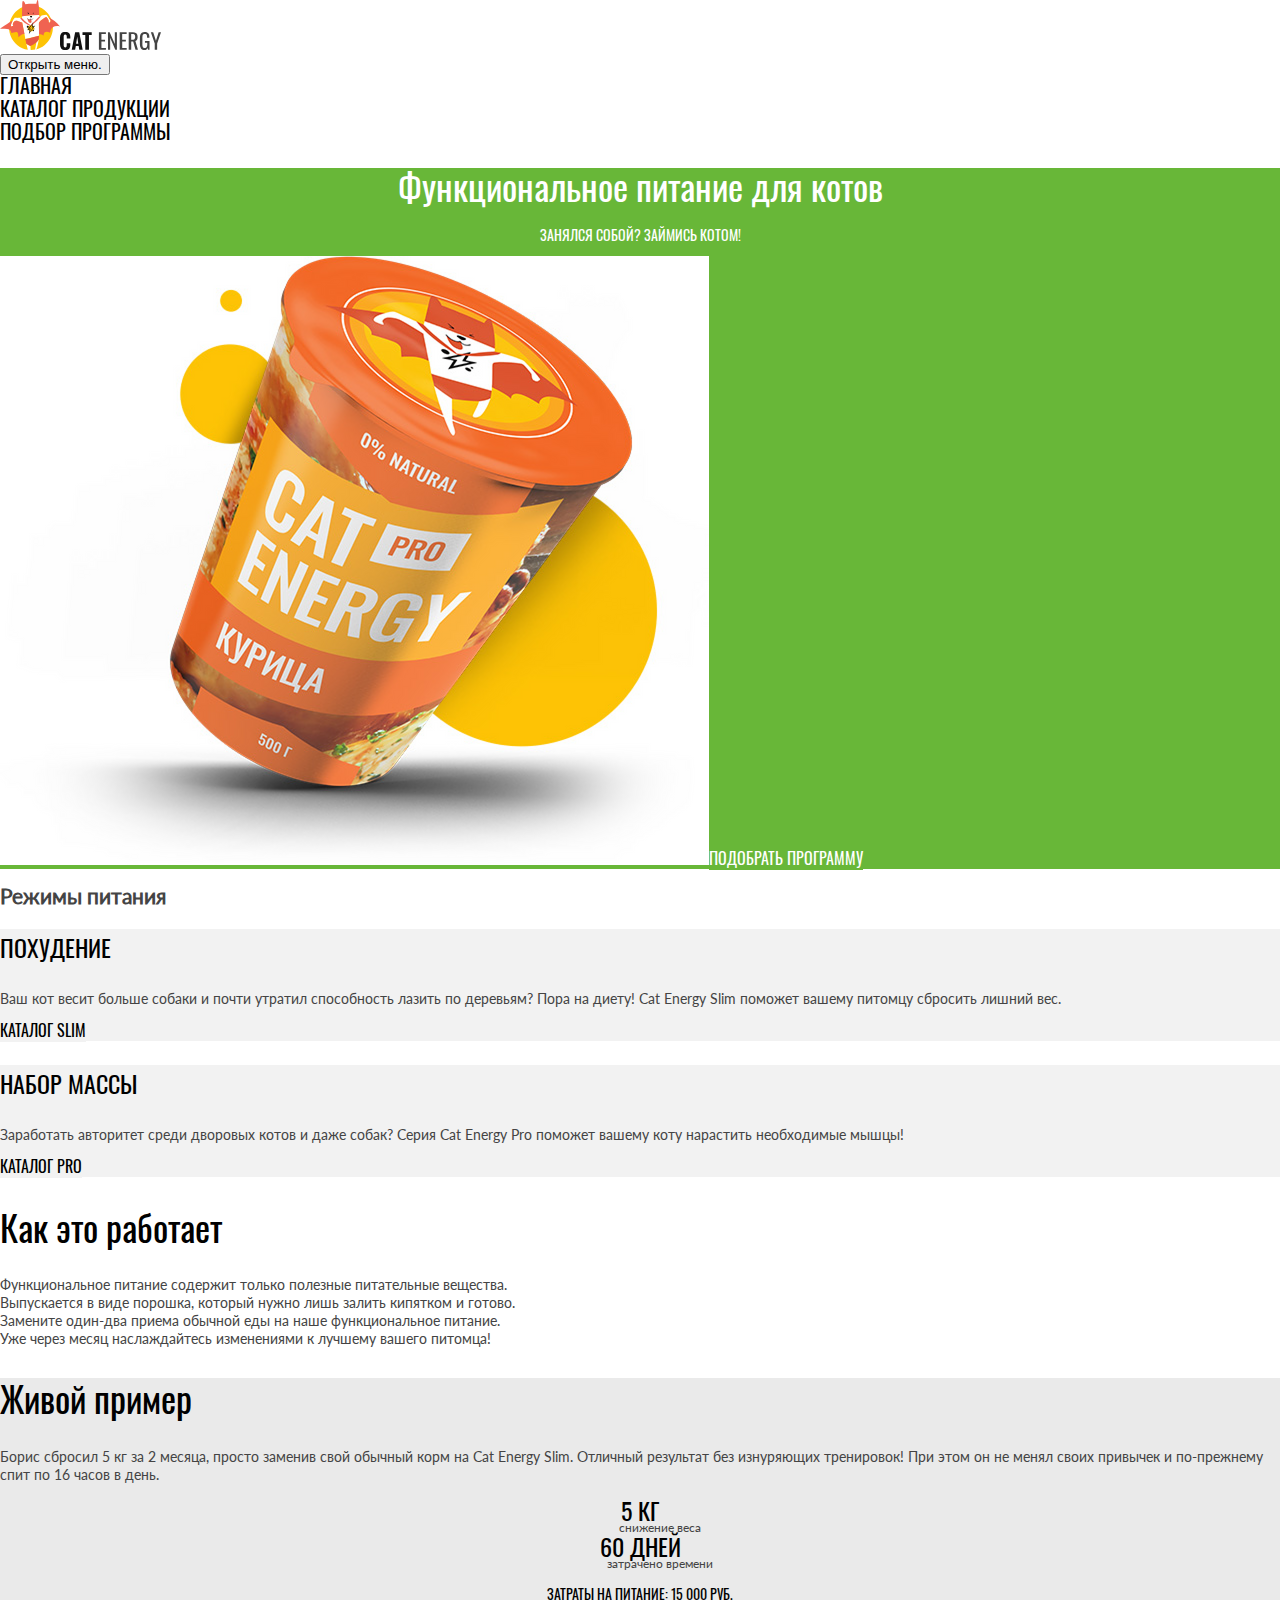
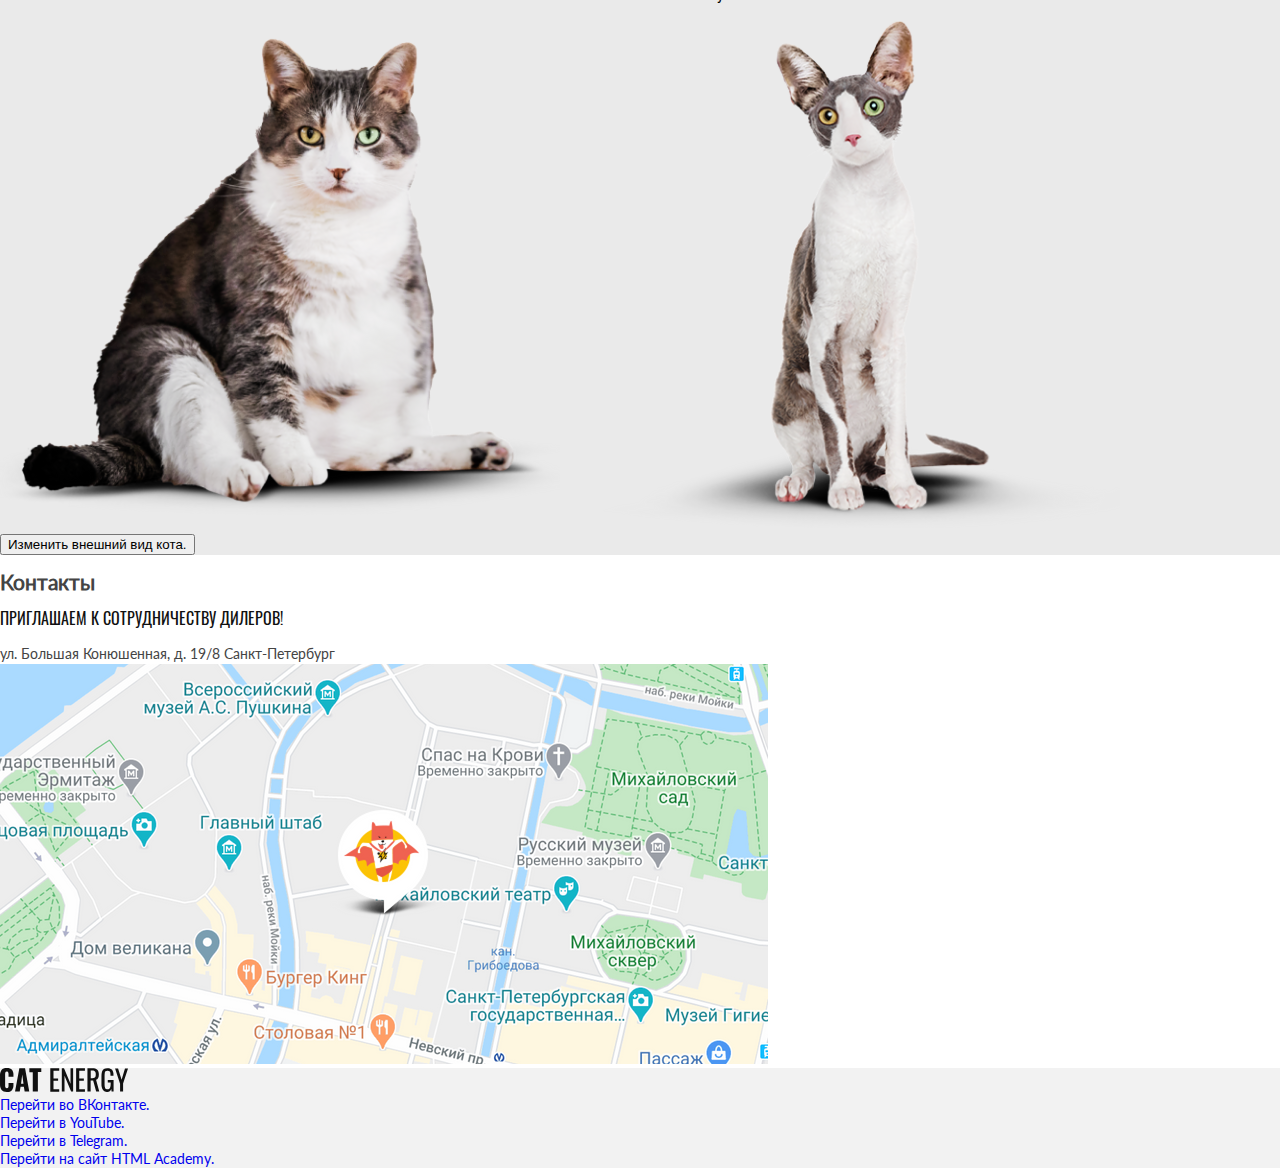
==== commit 2153046b: "Deploying to gh-pages from @ KatiShalmina/2462395-cat-energy-32@3e539ebd208a2756dd86791b96be5419ae56" ====
--- a/index.html
+++ b/index.html
@@ -1 +1 @@
-<!DOCTYPE html><html class="page" lang="ru"><head><meta charset="UTF-8"><title>Кэт энерджи</title><meta name="viewport" content="width=device-width,initial-scale=1"><link rel="stylesheet" href="styles/styles.css"><link rel="icon" href="favicon.ico" sizes="32x32"><link rel="icon" href="favicons/favicon-152.svg" type="image/svg+xml"><link rel="apple-touch-icon" href="favicons/apple-touch-icon.png" type="image/png"><script src="scripts/index.js" defer="defer"></script></head><body class="page__body"><header class="main-header"><a class="main-header__logo logo-picture" href="index.html" aria-current="page"><img class="main-header__logo-image" src="images/logo-mobile-image.svg" width="33" height="38" alt="Логотип компании"> </a><a class="main-header__logo logo-caption" href="index.html" aria-current="page"><img class="main-header__logo-image" src="images/logo-mobile-text.svg" width="110" height="18" alt="Кэт энерджи."></a><nav class="main-header__navigation main-nav"><button class="main-nav__toggle button-burger" type="button"><span class="visually-hidden">Открыть меню</span></button><ul class="main-nav__list"><li class="main-nav__item"><a class="main-nav__link main-nav__link--current" href="index.html" aria-current="page">Главная</a></li><li class="main-nav__item"><a class="main-nav__link" href="catalog.html">Каталог продукции</a></li><li class="main-nav__item"><a class="main-nav__link" href="#">Подбор программы</a></li></ul></nav></header><main class="main-container"><section class="hero"><h1 class="hero__title page-title">Функциональное питание для котов</h1><p class="hero__slogan">Занялся собой? Займись котом!</p><picture><source width="552" height="499" type="image/png" media="(min-width: 1140px)" srcset="images/main-photo-desktop@1x.png, images/main-photo-desktop@2x.png 2x"><source width="709" height="609" type="image/png" media="(min-width: 768px)" srcset="images/main-photo-tablet@1x.png, images/main-photo-tablet@2x.png 2x"><img class="hero__img" src="images/main-photo-mobile@1x.png" srcset="images/main-photo-mobile@2x.png 2x" width="280" height="270" alt="Cat energy Pro 500 грамм с курицей."></picture><a class="hero__button button button--primary" href="#">Подобрать программу</a></section><section class="diet"><div class="diet__wrapper"><h2 class="visually-hidden">Режимы питания</h2><div class="diet__food-line food-line diet__food-line--lose"><h3 class="food-line__title">Похудение</h3><p class="food-line__description">Ваш кот весит больше собаки и почти утратил способность лазить по деревьям? Пора на диету! Cat Energy Slim поможет вашему питомцу сбросить лишний вес.</p><a class="food-line__button button button--secondary" href="#">Каталог Slim</a></div><div class="diet__food-line food-line diet__food-line--gain"><h3 class="food-line__title">Набор массы</h3><p class="food-line__description">Заработать авторитет среди дворовых котов и даже собак? Серия Cat Energy Pro поможет вашему коту нарастить необходимые мышцы!</p><a class="food-line__button button button--secondary" href="#">Каталог Pro</a></div></div></section><section class="function"><h2 class="function__title section-title">Как это работает</h2><ul class="function__list"><li class="function__item function__item--healthy">Функциональное питание содержит только полезные питательные вещества.</li><li class="function__item function__item--easy">Выпускается в виде порошка, который нужно лишь залить кипятком и готово.</li><li class="function__item function__item--safe">Замените один-два приема обычной еды на наше функциональное питание.</li><li class="function__item function__item--fast">Уже через месяц наслаждайтесь изменениями к лучшему вашего питомца!</li></ul></section><section class="example"><h2 class="example__title section-title">Живой пример</h2><p class="example__description">Борис сбросил 5 кг за 2 месяца, просто заменив свой обычный корм на Cat Energy Slim. Отличный результат без изнуряющих тренировок! При этом он не менял своих привычек и по-прежнему спит по 16 часов в день.</p><div class="example__statistics statistics"><dl class="statistics__list"><div class="statistics__item"><dt class="statistics__data">5 кг</dt><dd class="statistics__definition">снижение веса</dd></div><div class="statistics__item"><dt class="statistics__data">60 дней</dt><dd class="statistics__definition">затрачено времени</dd></div></dl><p class="statistics__total">затраты на питание: 15 000 руб.</p></div><div class="example__weight-change cat-slider"><picture><source width="560" height="512" type="image/png" media="(min-width: 768px)" srcset="images/slider-fat-tablet@1x.png, images/slider-fat-tablet@2x.png 2x"><img class="cat-slider__image cat-slider__image--fat" src="images/slider-fat-mobile@1x.png" srcset="images/slider-fat-mobile@2x.png 2x" width="280" height="256" alt="Кот с избыточным весом."></picture><picture><source width="560" height="512" type="image/png" media="(min-width: 768px)" srcset="images/slider-skinny-tablet@1x.png, images/slider-skinny-tablet@2x.png 2x"><img class="cat-slider__image cat-slider__image--fat" src="images/slider-skinny-mobile@1x.png" srcset="images/slider-skinny-mobile@2x.png 2x" width="280" height="256" alt="Болезненно худой кот."></picture><button class="cat-slider__toggle" type="button"><span class="visually-hidden">Изменить внешний вид кота.</span></button></div></section><section class="contacts"><h2 class="visually-hidden">Контакты</h2><div class="contacts__text-wrapper"><p class="contacts__message">Приглашаем к сотрудничеству дилеров!</p><address class="contacts__address">ул. Большая Конюшенная, д. 19/8 Санкт-Петербург</address></div><picture><source width="1140" height="400" type="image/png" media="(min-width: 1140px)" srcset="images/map-desktop@1x.png, images/map-desktop@2x.png 2x"><source width="768" height="400" type="image/png" media="(min-width: 768px)" srcset="images/map-tablet@1x.png, images/map-tablet@2x.png 2x"><img class="contacts__map" src="images/map-mobile@1x.png" srcset="map-mobile@2x.png 2x" width="320" height="362" alt="Карта с локацией компании."></picture></section></main><footer class="main-footer"><div class="main-footer__wrapper"><a class="main-footer__logo" href="index.html" aria-current="page"><img class="main-footer__logo-image" src="images/footer-logo.svg" width="128" height="24" alt="Логотип компании Кэт энерджи."></a><ul class="main-footer__social-list social"><li class="social__item"><a class="social__link" href="#"><svg class="social__svg" aria-hidden="true" focusable="false" width="28" height="22" viewBox="0 0 28 22" fill="none" xmlns="http://www.w3.org/2000/svg"><path d="M1 5.33876C1 4.48373 1.5151 4.02268 2.54531 3.95562L6.51515 3.98077C6.78158 3.98077 6.95921 4.10651 7.04802 4.35799C7.45655 5.61538 7.91392 6.70094 8.42014 7.61465C8.92637 8.52835 9.58801 9.58038 10.4051 10.7707C10.4761 10.9216 10.5916 10.997 10.7514 10.997C10.8758 10.997 10.9735 10.9384 11.0445 10.821L11.1244 10.5444L11.1511 6.19379C11.1511 5.89201 11.0756 5.69083 10.9246 5.59024C10.7736 5.48965 10.4939 5.4142 10.0853 5.36391C9.76563 5.31361 9.60577 5.12919 9.60577 4.81065C9.60577 4.74359 9.61465 4.69329 9.63241 4.65976C10.0054 3.57002 11.0711 3.02515 12.8296 3.02515L14.3216 3C14.9966 3 15.5561 3.15927 16.0001 3.47781C16.4442 3.79635 16.6662 4.29931 16.6662 4.98669V10.6953C16.7906 10.7791 16.906 10.821 17.0126 10.821C17.279 10.821 17.5099 10.6701 17.7053 10.3683C19.6592 7.78649 20.716 6.05966 20.8759 5.18787C20.8759 5.1711 20.8936 5.12919 20.9291 5.06213C21.0535 4.81065 21.2577 4.5927 21.5419 4.40828C21.8261 4.22387 22.0748 4.09813 22.288 4.03107C22.359 3.99753 22.4389 3.98077 22.5277 3.98077H26.6574L26.9239 4.00592C27.2791 4.00592 27.5544 4.16519 27.7498 4.48373C27.8209 4.58432 27.8697 4.69329 27.8964 4.81065C27.923 4.92801 27.9408 5.04536 27.9496 5.16272C27.9585 5.28008 27.963 5.34714 27.963 5.36391V5.53994C27.8386 6.22732 27.5233 6.9608 27.0171 7.74038C26.5109 8.51997 25.867 9.36243 25.0855 10.2678C24.304 11.1731 23.8155 11.7682 23.6201 12.0533C23.4603 12.2544 23.3803 12.4389 23.3803 12.6065C23.3803 12.7406 23.4514 12.8915 23.5935 13.0592L27.4834 17.6864C27.6965 17.9546 27.8031 18.248 27.8031 18.5666C27.8031 18.9522 27.6432 19.2707 27.3235 19.5222C27.0038 19.7737 26.6219 19.9162 26.1779 19.9497L25.7249 19.9749H21.6752C21.6574 19.9749 21.6219 19.979 21.5686 19.9874C21.5153 19.9958 21.4798 20 21.462 20C21.0712 20 20.7071 19.8407 20.3696 19.5222C20.2453 19.3881 19.4105 18.3989 17.8652 16.5547C17.7764 16.4374 17.652 16.3284 17.4922 16.2278C17.4211 16.4961 17.3279 16.8817 17.2124 17.3846C17.097 17.8876 17.0126 18.248 16.9593 18.466L16.8794 18.8935C16.7018 19.4803 16.3287 19.8323 15.7604 19.9497L15.3874 19.9749H12.7763C11.3021 19.9749 9.83224 19.3378 8.36686 18.0636C6.90148 16.7894 5.58264 15.1423 4.41034 13.122C3.23803 11.1018 2.14566 8.75049 1.13322 6.06805C1.04441 5.8501 1 5.607 1 5.33876ZM17.0126 11.8521C16.6396 11.8521 16.3021 11.7557 16.0001 11.5629C15.6982 11.3701 15.5472 11.106 15.5472 10.7707V4.98669C15.5472 4.65138 15.4584 4.41248 15.2808 4.26997C15.1032 4.12747 14.7923 4.05621 14.3483 4.05621L12.8296 4.10651C12.0658 4.10651 11.4886 4.23225 11.0978 4.48373C11.8793 4.8358 12.2701 5.40582 12.2701 6.19379V10.6198C12.2346 11.039 12.0569 11.3868 11.7372 11.6635C11.4175 11.9401 11.0623 12.0784 10.6715 12.0784C10.1386 12.0784 9.7301 11.8353 9.44591 11.3491C8.06046 9.37081 7.03025 7.4931 6.35529 5.71598L6.1155 5.06213L2.57195 5.03698C2.34104 5.03698 2.21227 5.04956 2.18562 5.0747C2.15898 5.09985 2.14566 5.1711 2.14566 5.28846C2.14566 5.43935 2.16342 5.59862 2.19895 5.76627L2.75845 7.17456C4.25048 10.8126 5.87127 13.6795 7.62085 15.7751C9.37042 17.8708 11.0889 18.9186 12.7763 18.9186H15.4406C15.5472 18.9186 15.6271 18.8893 15.6804 18.8306C15.7337 18.7719 15.7781 18.6588 15.8136 18.4911L15.8669 18.2396L16.3732 16.0266C16.5152 15.7249 16.6396 15.5237 16.7462 15.4231C16.9415 15.2387 17.1725 15.1465 17.4389 15.1465C17.8652 15.1465 18.3003 15.3895 18.7444 15.8757L21.0091 18.5917C21.1512 18.8097 21.3022 18.9186 21.462 18.9186H25.8581C26.391 18.9186 26.6574 18.7929 26.6574 18.5414C26.6574 18.4576 26.6308 18.3738 26.5775 18.2899L22.7142 13.7382C22.4123 13.3861 22.2613 13.0089 22.2613 12.6065C22.2613 12.2041 22.4034 11.8185 22.6876 11.4497C22.9185 11.1144 23.367 10.557 24.0331 9.77737C24.6992 8.99778 25.2809 8.26849 25.7782 7.5895C26.2756 6.9105 26.6042 6.29438 26.764 5.74112L26.8439 5.4142C26.8262 5.38067 26.8173 5.32618 26.8173 5.25074C26.8173 5.1753 26.8084 5.11243 26.7907 5.06213H22.6077C22.3412 5.16272 22.1281 5.31361 21.9682 5.51479L21.8084 5.9926C21.3643 7.14941 20.2009 8.93491 18.3181 11.3491C17.9451 11.6844 17.5099 11.8521 17.0126 11.8521Z" fill="currentColor"/></svg> <span class="visually-hidden">Перейти во ВКонтакте.</span></a></li><li class="social__item"><a class="social__link" href="#"><svg class="social__svg" aria-hidden="true" focusable="false" width="28" height="22" viewBox="0 0 28 22" fill="none" xmlns="http://www.w3.org/2000/svg"><path d="M17.8509 10.7927L12.6145 7.30184C12.5159 7.23691 12.4016 7.19985 12.2837 7.19459C12.1657 7.18934 12.0486 7.21608 11.9446 7.27198C11.8406 7.32789 11.7537 7.41087 11.693 7.51215C11.6324 7.61343 11.6002 7.72924 11.6 7.84729V14.8291C11.6001 14.9481 11.6327 15.0648 11.6942 15.1667C11.7557 15.2686 11.8438 15.3518 11.9491 15.4073C12.0524 15.4631 12.1691 15.4895 12.2864 15.4837C12.4037 15.478 12.5172 15.4402 12.6145 15.3746L17.8509 11.8837C17.9409 11.8239 18.0148 11.7429 18.0658 11.6477C18.1169 11.5526 18.1436 11.4462 18.1436 11.3382C18.1436 11.2302 18.1169 11.1239 18.0658 11.0287C18.0148 10.9335 17.9409 10.8525 17.8509 10.7927ZM12.9091 13.6073V9.06911L16.3127 11.3382L12.9091 13.6073ZM25.3891 5.04366C25.2942 4.67547 25.1131 4.33511 24.8609 4.05061C24.6086 3.76611 24.2924 3.54561 23.9382 3.40729C20.2182 1.9782 14.2509 2.00002 14 2.00002C13.7491 2.00002 7.78182 1.9782 4.06182 3.40729C3.70764 3.54561 3.3914 3.76611 3.13914 4.05061C2.88689 4.33511 2.70584 4.67547 2.61091 5.04366C2.32727 6.11275 2 8.07638 2 11.3382C2 14.6 2.32727 16.5637 2.61091 17.6327C2.70584 18.0009 2.88689 18.3413 3.13914 18.6258C3.3914 18.9103 3.70764 19.1308 4.06182 19.2691C7.78182 20.6982 13.7491 20.6764 14 20.6764H14.0764C14.8291 20.6764 20.3927 20.6327 23.9382 19.2691C24.2924 19.1308 24.6086 18.9103 24.8609 18.6258C25.1131 18.3413 25.2942 18.0009 25.3891 17.6327C25.6727 16.5637 26 14.6 26 11.3382C26 8.07638 25.6727 6.11275 25.3891 5.04366ZM24.1236 17.3055C24.0807 17.472 23.999 17.6259 23.8853 17.7548C23.7715 17.8838 23.6289 17.984 23.4691 18.0473C19.9782 19.3891 14.0655 19.3673 14 19.3673C13.9345 19.3673 8.02182 19.3891 4.53091 18.0473C4.37107 17.984 4.22846 17.8838 4.11471 17.7548C4.00096 17.6259 3.91929 17.472 3.87636 17.3055C3.61455 16.3018 3.30909 14.4582 3.30909 11.3382C3.30909 8.2182 3.61455 6.37457 3.87636 5.37093C3.91929 5.20445 4.00096 5.05047 4.11471 4.92156C4.22846 4.79264 4.37107 4.69243 4.53091 4.62911C8.02182 3.28729 13.9345 3.30911 14 3.30911C14.0655 3.30911 19.9782 3.28729 23.4691 4.62911C23.6289 4.69243 23.7715 4.79264 23.8853 4.92156C23.999 5.05047 24.0807 5.20445 24.1236 5.37093C24.3855 6.37457 24.6909 8.2182 24.6909 11.3382C24.6909 14.4582 24.3855 16.3018 24.1236 17.3055Z" fill="currentColor"/></svg> <span class="visually-hidden">Перейти в YouTube.</span></a></li><li class="social__item"><a class="social__link" href="#"><svg class="social__svg" aria-hidden="true" focusable="false" width="28" height="22" viewBox="0 0 28 22" fill="none" xmlns="http://www.w3.org/2000/svg"><path fill-rule="evenodd" clip-rule="evenodd" d="M23.4608 3.15291C23.6393 3.30222 23.7255 3.5349 23.6872 3.76448L21.0611 19.5214C21.0244 19.7411 20.8789 19.9273 20.6745 20.0159C20.47 20.1045 20.2346 20.0833 20.0493 19.9597L12.1708 14.7074C12.0177 14.6054 11.9145 14.4437 11.8862 14.2619C11.858 14.08 11.9074 13.8947 12.0223 13.751L14.633 10.4877L10.273 13.3944C10.077 13.525 9.82597 13.5407 9.61524 13.4353L4.36293 10.8092C4.12769 10.6915 3.98535 10.4449 4.0012 10.1824C4.01705 9.91983 4.18804 9.6921 4.43573 9.60364L22.8188 3.03826C23.038 2.95998 23.2822 3.00359 23.4608 3.15291ZM6.32626 10.3228L9.86168 12.0905L17.4231 7.0495C17.6925 6.86994 18.0525 6.91349 18.2712 7.1521C18.49 7.3907 18.5022 7.75314 18.3 8.00591L13.495 14.0121L19.9328 18.3039L22.2083 4.65058L6.32626 10.3228Z" fill="currentColor"/></svg> <span class="visually-hidden">Перейти в Telegram.</span></a></li></ul><div class="main-footer__developer developer"><a class="developer__logo" href="https://htmlacademy.ru/intensive/htmlcss"><img class="developer__logo-image" src="images/academy-logo.svg" width="113" height="20" alt="Логотип HTML Academy."> </a><a class="developer__logo-icon" href="https://htmlacademy.ru/intensive/htmlcss"><svg class="developer__svg" aria-hidden="true" focusable="false" width="27" height="34" viewBox="0 0 27 34" fill="none" xmlns="http://www.w3.org/2000/svg"><path d="M13.6426 0.0157537L13.5 0L0 1.40733V26.0129L13.5 34L27 26.0129V1.40733L13.6426 0.0157537ZM25.2344 25.0151L13.5 31.9573L1.76561 25.0151V14.9293L13.4507 21.8451L13.4701 23.0984L5.45351 18.3548L5.44295 19.5801L13.4894 24.3885L13.5088 25.675L5.46408 20.9174L5.45351 22.1427L13.5 26.9511L21.6239 22.1182V20.8929V16.909L25.2432 14.7595L25.2344 25.0151ZM25.2344 13.4519L22.0147 15.3319L20.5325 16.2071L13.4666 12.0201L13.456 13.2454L19.4957 16.818L19.4429 16.8495L19.3126 16.9247L18.4536 17.4166L13.4666 14.4689L13.456 15.6942L17.3921 18.0222L16.4591 18.6314L16.438 18.6436L13.4666 16.902L13.456 18.1273L15.4029 19.2615L13.4155 20.4483L1.7973 13.5762L13.4349 6.61831L25.2344 13.4519ZM25.2344 12.2266L13.4401 5.31075L1.76561 12.2196V2.9897L13.5 1.76442L25.2344 2.9897V12.2266Z" fill="currentColor"/></svg> <span class="visually-hidden">Перейти на сайт HTML Academy.</span></a></div></div></footer></body></html>+<!DOCTYPE html><html class="page" lang="ru"><head><meta charset="UTF-8"><title>Кэт энерджи</title><meta name="viewport" content="width=device-width,initial-scale=1"><link rel="stylesheet" href="styles/styles.css"><link rel="icon" href="favicon.ico" sizes="32x32"><link rel="icon" href="favicons/favicon-152.svg" type="image/svg+xml"><link rel="apple-touch-icon" href="favicons/apple-touch-icon.png" type="image/png"><script src="scripts/index.js" defer="defer"></script></head><body class="page__body"><header class="main-header"><a class="main-header__logo logo" href="index.html" aria-current="page"><picture><source width="70" height="59" type="image/svg+xml" media="(min-width: 1440px)" srcset="images/logo-trademark-desktop.svg"><source width="60" height="50" type="image/svg+xml" media="(min-width: 768px)" srcset="images/logo-trademark-tablet.svg"><img class="logo__trademark" src="logo-trademark-mobile.svg" width="33" height="38" alt="Логотип компании"></picture><picture><source width="118" height="21" type="image/svg+xml" media="(min-width: 1440px)" srcset="images/logo-caption-desktop.svg"><source width="101" height="18" type="image/svg+xml" media="(min-width: 768px)" srcset="images/logo-caption-tablet.svg"><img class="logo__caption" src="images/logo-caption-mobile.svg" width="101" height="18" alt="Кэт энерджи."></picture></a><nav class="main-header__navigation main-nav"><button class="main-nav__toggle burger-button" type="button"><span class="visually-hidden">Открыть меню.</span></button><ul class="main-nav__list"><li class="main-nav__item"><a class="main-nav__link main-nav__link--current" href="index.html" aria-current="page">Главная</a></li><li class="main-nav__item"><a class="main-nav__link" href="catalog.html">Каталог продукции</a></li><li class="main-nav__item"><a class="main-nav__link" href="#">Подбор программы</a></li></ul></nav></header><main class="main-container"><section class="hero"><h1 class="hero__title page-title page-title--accent">Функциональное питание для котов</h1><p class="hero__slogan">Занялся собой? Займись котом!</p><picture><source width="552" height="499" type="image/png" media="(min-width: 1440px)" srcset="images/main-photo-desktop@1x.png, images/main-photo-desktop@2x.png 2x"><source width="709" height="609" type="image/png" media="(min-width: 768px)" srcset="images/main-photo-tablet@1x.png, images/main-photo-tablet@2x.png 2x"><img class="hero__img" src="images/main-photo-mobile@1x.png" srcset="images/main-photo-mobile@2x.png 2x" width="280" height="270" alt="Cat energy Pro 500 грамм с курицей."></picture><a class="hero__button button button--primary" href="#">Подобрать программу</a></section><section class="diet"><div class="diet__wrapper"><h2 class="visually-hidden">Режимы питания</h2><div class="diet__food-line food-line food-line--lose"><h3 class="food-line__title">Похудение</h3><p class="food-line__description">Ваш кот весит больше собаки и почти утратил способность лазить по деревьям? Пора на диету! Cat Energy Slim поможет вашему питомцу сбросить лишний вес.</p><a class="food-line__button button button--secondary" href="#">Каталог Slim</a></div><div class="diet__food-line food-line food-line--gain"><h3 class="food-line__title">Набор массы</h3><p class="food-line__description">Заработать авторитет среди дворовых котов и даже собак? Серия Cat Energy Pro поможет вашему коту нарастить необходимые мышцы!</p><a class="food-line__button button button--secondary" href="#">Каталог Pro</a></div></div></section><section class="function"><h2 class="function__title section-title">Как это работает</h2><ul class="function__list"><li class="function__item function__item--healthy">Функциональное питание содержит только полезные питательные вещества.</li><li class="function__item function__item--easy">Выпускается в виде порошка, который нужно лишь залить кипятком и готово.</li><li class="function__item function__item--safe">Замените один-два приема обычной еды на наше функциональное питание.</li><li class="function__item function__item--fast">Уже через месяц наслаждайтесь изменениями к лучшему вашего питомца!</li></ul></section><section class="example"><h2 class="example__title section-title">Живой пример</h2><p class="example__description">Борис сбросил 5 кг за 2 месяца, просто заменив свой обычный корм на Cat Energy Slim. Отличный результат без изнуряющих тренировок! При этом он не менял своих привычек и по-прежнему спит по 16 часов в день.</p><div class="example__statistics statistics"><dl class="statistics__list"><div class="statistics__item"><dt class="statistics__data">5 кг</dt><dd class="statistics__definition">снижение веса</dd></div><div class="statistics__item"><dt class="statistics__data">60 дней</dt><dd class="statistics__definition">затрачено времени</dd></div></dl><p class="statistics__data statistics__data--total">затраты на питание: 15 000 руб.</p></div><div class="example__weight-change cat-slider"><picture><source width="560" height="512" type="image/png" media="(min-width: 768px)" srcset="images/slider-fat-tablet@1x.png, images/slider-fat-tablet@2x.png 2x"><img class="cat-slider__image cat-slider__image--fat" src="images/slider-fat-mobile@1x.png" srcset="images/slider-fat-mobile@2x.png 2x" width="280" height="256" alt="Кот с избыточным весом."></picture><picture><source width="560" height="512" type="image/png" media="(min-width: 768px)" srcset="images/slider-skinny-tablet@1x.png, images/slider-skinny-tablet@2x.png 2x"><img class="cat-slider__image cat-slider__image--skinny" src="images/slider-skinny-mobile@1x.png" srcset="images/slider-skinny-mobile@2x.png 2x" width="280" height="256" alt="Болезненно худой кот."></picture><button class="cat-slider__toggle" type="button"><span class="visually-hidden">Изменить внешний вид кота.</span></button></div></section><section class="contacts"><h2 class="visually-hidden">Контакты</h2><div class="contacts__text-wrapper"><p class="contacts__message">Приглашаем к сотрудничеству дилеров!</p><address class="contacts__address">ул. Большая Конюшенная, д. 19/8 Санкт-Петербург</address></div><picture><source width="1440" height="400" type="image/png" media="(min-width: 1440px)" srcset="images/map-desktop@1x.png, images/map-desktop@2x.png 2x"><source width="768" height="400" type="image/png" media="(min-width: 768px)" srcset="images/map-tablet@1x.png, images/map-tablet@2x.png 2x"><img class="contacts__map map" src="images/map-mobile@1x.png" srcset="map-mobile@2x.png 2x" width="320" height="362" alt="Карта с локацией компании."></picture></section></main><footer class="main-footer"><div class="main-footer__wrapper"><a class="main-footer__logo logo" href="index.html" aria-current="page"><img class="logo__caption" src="images/logo-footer.svg" width="128" height="24" alt="Логотип компании Кэт энерджи."></a><ul class="main-footer__social-list social"><li class="social__item"><a class="social__link" href="https://vk.com/htmlacademy"><span class="visually-hidden">Перейти во ВКонтакте.</span></a></li><li class="social__item"><a class="social__link" href="https://www.youtube.com/user/htmlacademyru"><span class="visually-hidden">Перейти в YouTube.</span></a></li><li class="social__item"><a class="social__link" href="https://t.me/htmlacademy"><span class="visually-hidden">Перейти в Telegram.</span></a></li></ul><div class="main-footer__developer developer"><a class="developer__link" href="https://htmlacademy.ru/intensive/htmlcss"><span class="visually-hidden">Перейти на сайт HTML Academy.</span></a></div></div></footer></body></html>--- a/styles/styles.css
+++ b/styles/styles.css
@@ -1 +1 @@
-.header{color:#fff;background-color:#639;padding:10px 15px}+@font-face{font-family:Lato;font-weight:400;font-style:normal;src:url(../fonts/lato/Lato-Regular.woff2)format("woff2");font-display:swap}@font-face{font-family:Oswald;font-weight:400;font-style:normal;src:url(../fonts/oswald/oswaldregular.woff2)format("woff2");font-display:swap}*,:before,:after{box-sizing:border-box}img{object-fit:contain;max-width:100%;height:auto}a{text-decoration:none}.page__body{color:#444;background-color:#fff;margin:0;font-family:Lato,sans-serif;font-size:14px;line-height:18px}.button{color:#000;text-transform:uppercase;border:none;font-family:Oswald;font-size:16px;line-height:20px}.button--primary{color:#fff;background-color:#68b738}.button--secondary{background-color:#f2f2f2}.button--show-more{color:#444}.main-nav__list{margin:0;padding:0;list-style:none}.main-nav__link{color:#000;text-transform:uppercase;font-family:Oswald;font-size:20px;line-height:20px}.page-title{color:#000;font-family:Oswald;font-size:36px;font-weight:400;line-height:36px}.page-title--accent{color:#fff;text-align:center}.section-title{color:#000;font-family:Oswald;font-size:36px;font-weight:400;line-height:40px}.hero{background-color:#68b738}.hero__slogan{color:#fff;text-transform:uppercase;text-align:center;font-family:Oswald;font-size:14px;line-height:14px}.food-line{background-color:#f2f2f2}.food-line__title{color:#000;text-transform:uppercase;font-family:Oswald;font-size:24px;font-weight:400;line-height:37px}.food-line__button{line-height:16px}.function__list{margin:0;padding:0;list-style:none}.example{background-color:#eaeaea}.statistics__data{color:#000;text-transform:uppercase;text-align:center;font-family:Oswald;font-size:24px;line-height:24px}.statistics__definition{text-align:center;font-size:12px;line-height:12px}.statistics__data--total{font-size:14px;line-height:20px}.contacts__message{color:#111;text-transform:uppercase;font-family:Oswald;font-size:16px;line-height:20px}.contacts__address{font-style:normal;line-height:20px}.main-footer{background-color:#f2f2f2}.social,.main-catalog__list{margin:0;padding:0;list-style:none}.main-product--show-more{text-align:center}.main-product__title{color:#222;text-transform:uppercase;font-family:Oswald;font-size:16px;font-weight:400;line-height:20px}.main-product__title--show-more{color:#111}.main-product__subtitle--show-more,.product-settings{font-size:12px;line-height:16px}.product-settings__definition{text-align:right}.catalog-section-title{color:#000;font-family:Oswald;font-size:24px;font-weight:400;line-height:24px}.additional-catalog__list{margin:0;padding:0;list-style:none}.additional-product{line-height:14px}.additional-product__title{color:#222;text-transform:uppercase;font-family:Oswald;font-size:16px;font-weight:400;line-height:16px}.gift-option{text-align:center;color:#fff;background-color:#68b738;font-size:16px;line-height:20px}.subscribe-option{text-align:center;color:#000;font-family:Oswald,sans-serif;font-size:16px;line-height:24px}.subscription__input{color:#444;text-transform:uppercase;font-family:Oswald;font-size:20px}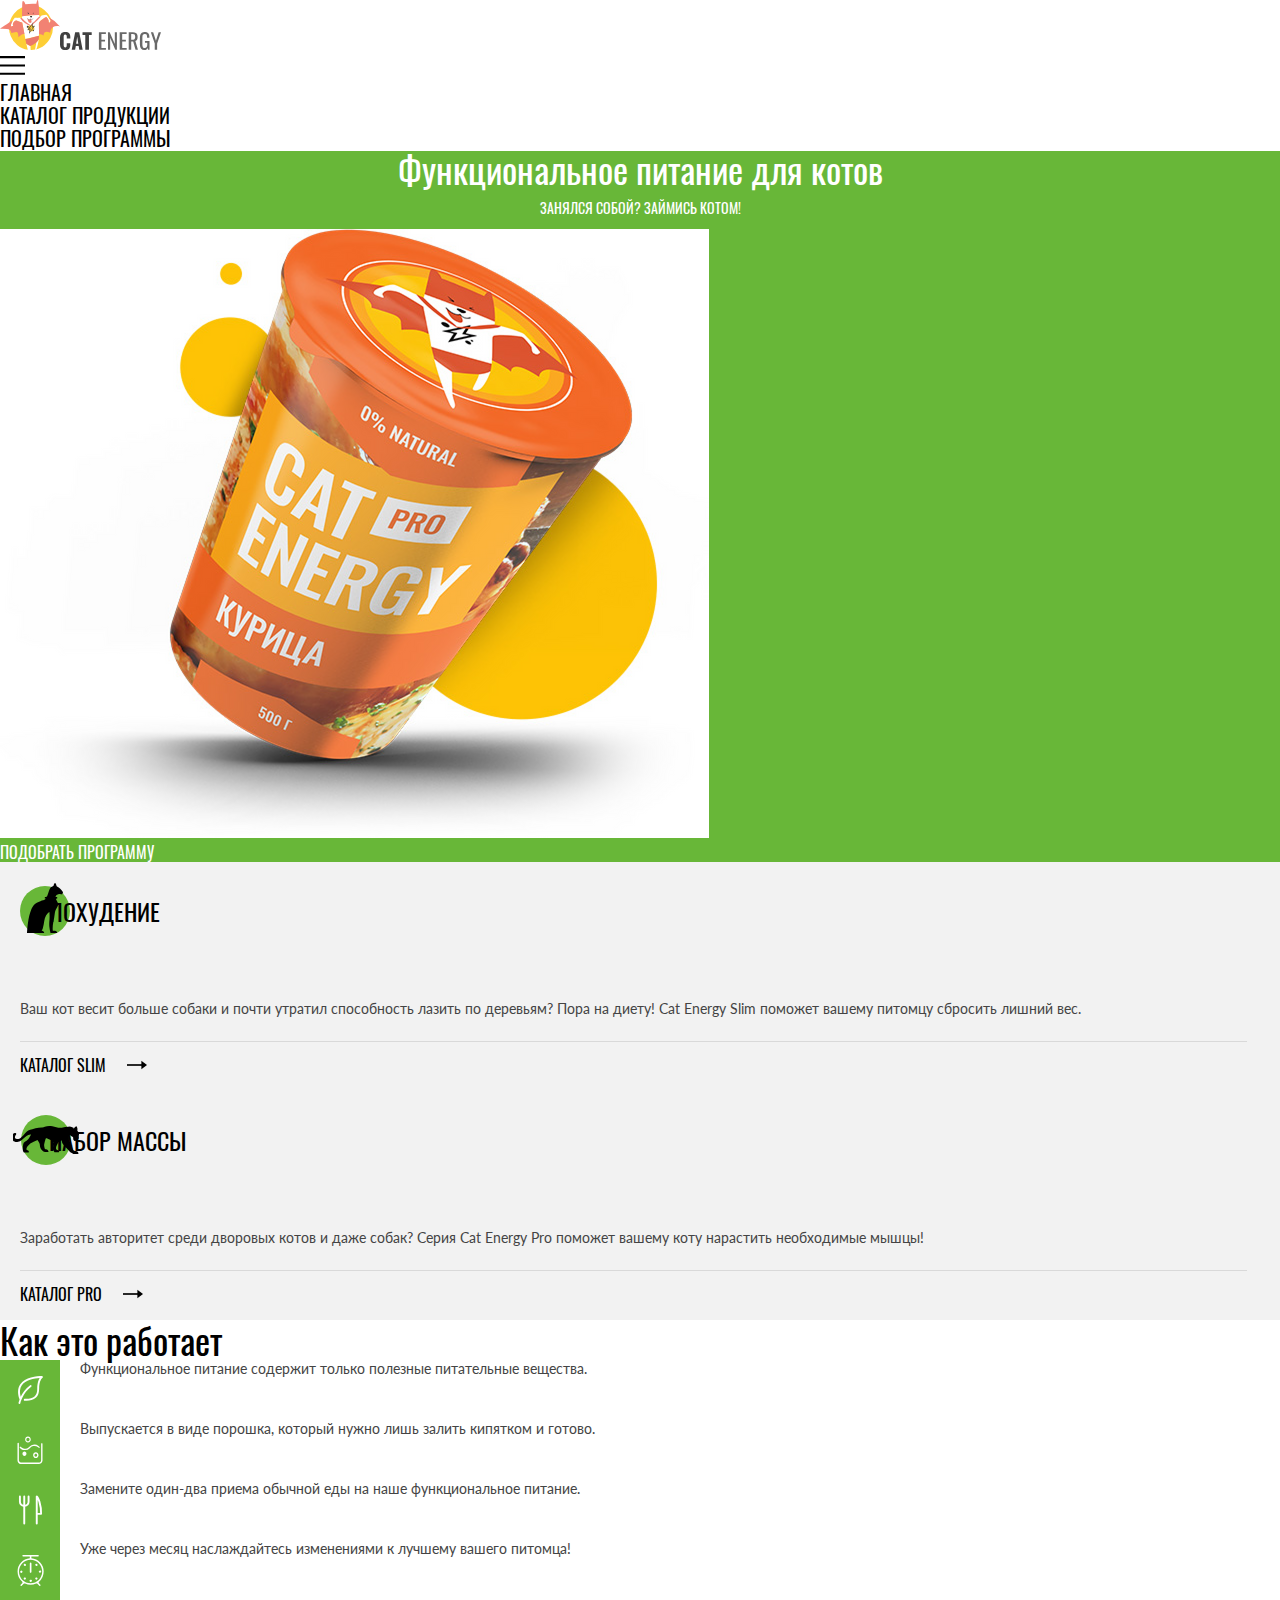
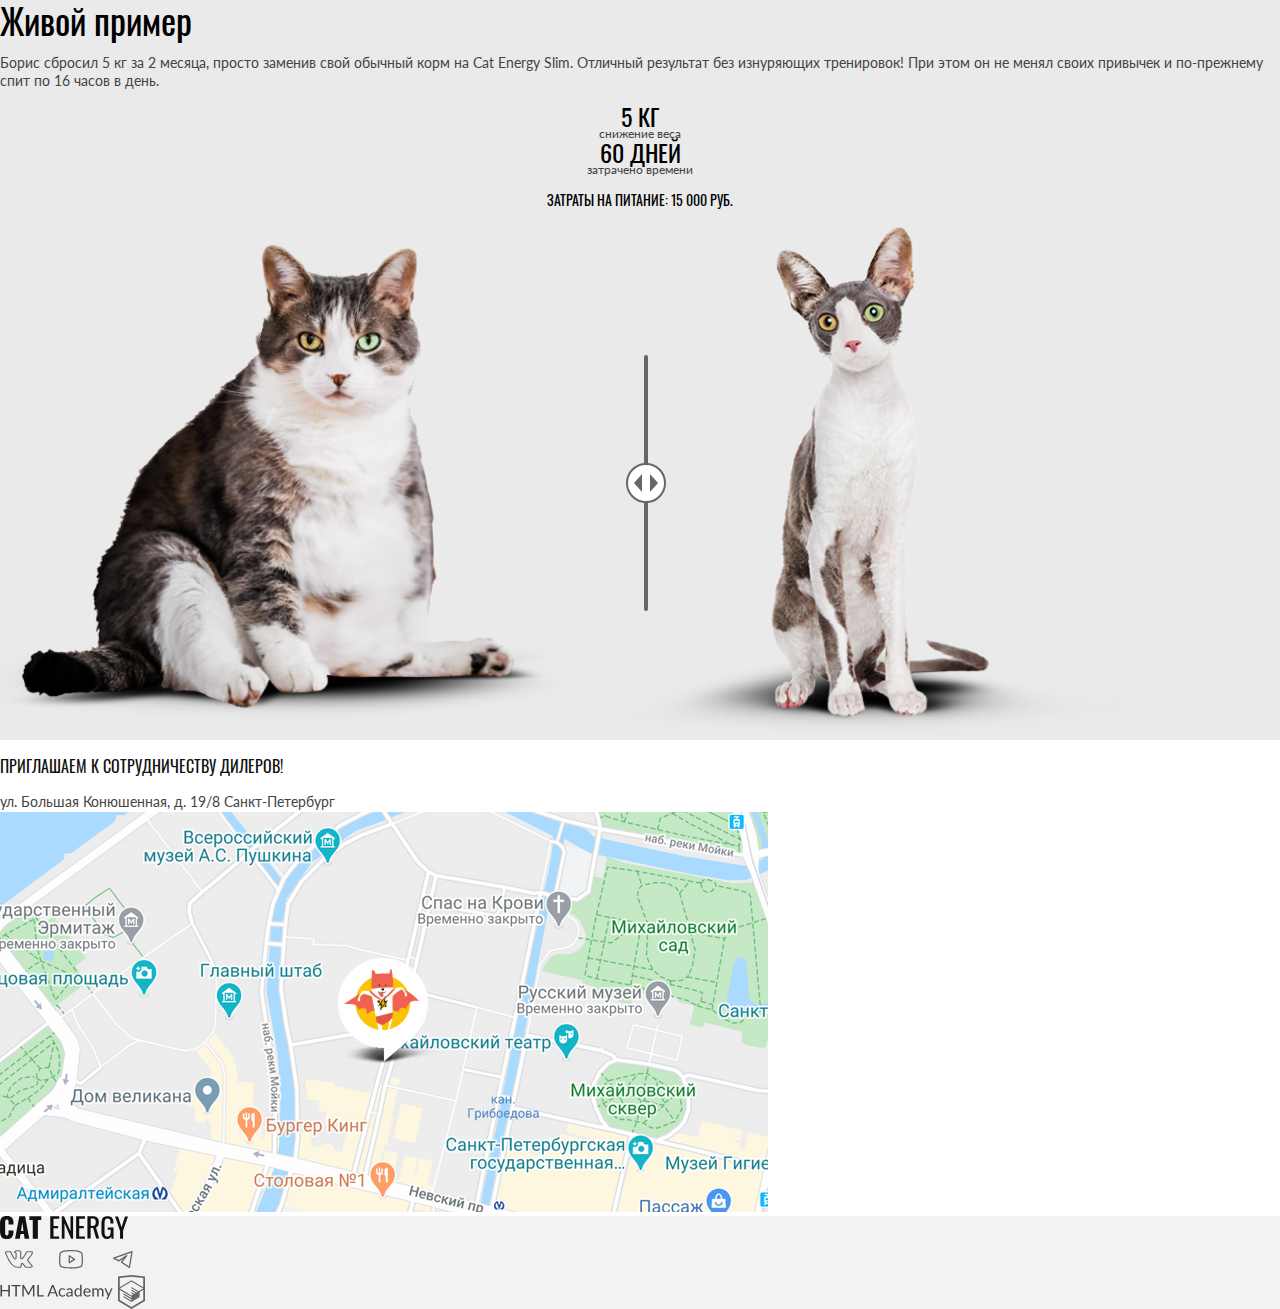
==== commit c64338c4: "Deploying to gh-pages from @ KatiShalmina/2462395-cat-energy-32@3c4d17029ee2df758668101ee9b48990cd3d" ====
--- a/index.html
+++ b/index.html
@@ -1 +1 @@
-<!DOCTYPE html><html class="page" lang="ru"><head><meta charset="UTF-8"><title>Кэт энерджи</title><meta name="viewport" content="width=device-width,initial-scale=1"><link rel="stylesheet" href="styles/styles.css"><link rel="icon" href="favicon.ico" sizes="32x32"><link rel="icon" href="favicons/favicon-152.svg" type="image/svg+xml"><link rel="apple-touch-icon" href="favicons/apple-touch-icon.png" type="image/png"><script src="scripts/index.js" defer="defer"></script></head><body class="page__body"><header class="main-header"><a class="main-header__logo logo" href="index.html" aria-current="page"><picture><source width="70" height="59" type="image/svg+xml" media="(min-width: 1440px)" srcset="images/logo-trademark-desktop.svg"><source width="60" height="50" type="image/svg+xml" media="(min-width: 768px)" srcset="images/logo-trademark-tablet.svg"><img class="logo__trademark" src="logo-trademark-mobile.svg" width="33" height="38" alt="Логотип компании"></picture><picture><source width="118" height="21" type="image/svg+xml" media="(min-width: 1440px)" srcset="images/logo-caption-desktop.svg"><source width="101" height="18" type="image/svg+xml" media="(min-width: 768px)" srcset="images/logo-caption-tablet.svg"><img class="logo__caption" src="images/logo-caption-mobile.svg" width="101" height="18" alt="Кэт энерджи."></picture></a><nav class="main-header__navigation main-nav"><button class="main-nav__toggle burger-button" type="button"><span class="visually-hidden">Открыть меню.</span></button><ul class="main-nav__list"><li class="main-nav__item"><a class="main-nav__link main-nav__link--current" href="index.html" aria-current="page">Главная</a></li><li class="main-nav__item"><a class="main-nav__link" href="catalog.html">Каталог продукции</a></li><li class="main-nav__item"><a class="main-nav__link" href="#">Подбор программы</a></li></ul></nav></header><main class="main-container"><section class="hero"><h1 class="hero__title page-title page-title--accent">Функциональное питание для котов</h1><p class="hero__slogan">Занялся собой? Займись котом!</p><picture><source width="552" height="499" type="image/png" media="(min-width: 1440px)" srcset="images/main-photo-desktop@1x.png, images/main-photo-desktop@2x.png 2x"><source width="709" height="609" type="image/png" media="(min-width: 768px)" srcset="images/main-photo-tablet@1x.png, images/main-photo-tablet@2x.png 2x"><img class="hero__img" src="images/main-photo-mobile@1x.png" srcset="images/main-photo-mobile@2x.png 2x" width="280" height="270" alt="Cat energy Pro 500 грамм с курицей."></picture><a class="hero__button button button--primary" href="#">Подобрать программу</a></section><section class="diet"><div class="diet__wrapper"><h2 class="visually-hidden">Режимы питания</h2><div class="diet__food-line food-line food-line--lose"><h3 class="food-line__title">Похудение</h3><p class="food-line__description">Ваш кот весит больше собаки и почти утратил способность лазить по деревьям? Пора на диету! Cat Energy Slim поможет вашему питомцу сбросить лишний вес.</p><a class="food-line__button button button--secondary" href="#">Каталог Slim</a></div><div class="diet__food-line food-line food-line--gain"><h3 class="food-line__title">Набор массы</h3><p class="food-line__description">Заработать авторитет среди дворовых котов и даже собак? Серия Cat Energy Pro поможет вашему коту нарастить необходимые мышцы!</p><a class="food-line__button button button--secondary" href="#">Каталог Pro</a></div></div></section><section class="function"><h2 class="function__title section-title">Как это работает</h2><ul class="function__list"><li class="function__item function__item--healthy">Функциональное питание содержит только полезные питательные вещества.</li><li class="function__item function__item--easy">Выпускается в виде порошка, который нужно лишь залить кипятком и готово.</li><li class="function__item function__item--safe">Замените один-два приема обычной еды на наше функциональное питание.</li><li class="function__item function__item--fast">Уже через месяц наслаждайтесь изменениями к лучшему вашего питомца!</li></ul></section><section class="example"><h2 class="example__title section-title">Живой пример</h2><p class="example__description">Борис сбросил 5 кг за 2 месяца, просто заменив свой обычный корм на Cat Energy Slim. Отличный результат без изнуряющих тренировок! При этом он не менял своих привычек и по-прежнему спит по 16 часов в день.</p><div class="example__statistics statistics"><dl class="statistics__list"><div class="statistics__item"><dt class="statistics__data">5 кг</dt><dd class="statistics__definition">снижение веса</dd></div><div class="statistics__item"><dt class="statistics__data">60 дней</dt><dd class="statistics__definition">затрачено времени</dd></div></dl><p class="statistics__data statistics__data--total">затраты на питание: 15 000 руб.</p></div><div class="example__weight-change cat-slider"><picture><source width="560" height="512" type="image/png" media="(min-width: 768px)" srcset="images/slider-fat-tablet@1x.png, images/slider-fat-tablet@2x.png 2x"><img class="cat-slider__image cat-slider__image--fat" src="images/slider-fat-mobile@1x.png" srcset="images/slider-fat-mobile@2x.png 2x" width="280" height="256" alt="Кот с избыточным весом."></picture><picture><source width="560" height="512" type="image/png" media="(min-width: 768px)" srcset="images/slider-skinny-tablet@1x.png, images/slider-skinny-tablet@2x.png 2x"><img class="cat-slider__image cat-slider__image--skinny" src="images/slider-skinny-mobile@1x.png" srcset="images/slider-skinny-mobile@2x.png 2x" width="280" height="256" alt="Болезненно худой кот."></picture><button class="cat-slider__toggle" type="button"><span class="visually-hidden">Изменить внешний вид кота.</span></button></div></section><section class="contacts"><h2 class="visually-hidden">Контакты</h2><div class="contacts__text-wrapper"><p class="contacts__message">Приглашаем к сотрудничеству дилеров!</p><address class="contacts__address">ул. Большая Конюшенная, д. 19/8 Санкт-Петербург</address></div><picture><source width="1440" height="400" type="image/png" media="(min-width: 1440px)" srcset="images/map-desktop@1x.png, images/map-desktop@2x.png 2x"><source width="768" height="400" type="image/png" media="(min-width: 768px)" srcset="images/map-tablet@1x.png, images/map-tablet@2x.png 2x"><img class="contacts__map map" src="images/map-mobile@1x.png" srcset="map-mobile@2x.png 2x" width="320" height="362" alt="Карта с локацией компании."></picture></section></main><footer class="main-footer"><div class="main-footer__wrapper"><a class="main-footer__logo logo" href="index.html" aria-current="page"><img class="logo__caption" src="images/logo-footer.svg" width="128" height="24" alt="Логотип компании Кэт энерджи."></a><ul class="main-footer__social-list social"><li class="social__item"><a class="social__link" href="https://vk.com/htmlacademy"><span class="visually-hidden">Перейти во ВКонтакте.</span></a></li><li class="social__item"><a class="social__link" href="https://www.youtube.com/user/htmlacademyru"><span class="visually-hidden">Перейти в YouTube.</span></a></li><li class="social__item"><a class="social__link" href="https://t.me/htmlacademy"><span class="visually-hidden">Перейти в Telegram.</span></a></li></ul><div class="main-footer__developer developer"><a class="developer__link" href="https://htmlacademy.ru/intensive/htmlcss"><span class="visually-hidden">Перейти на сайт HTML Academy.</span></a></div></div></footer></body></html>+<!DOCTYPE html><html class="page" lang="ru"><head><meta charset="UTF-8"><title>Кэт энерджи</title><meta name="viewport" content="width=device-width,initial-scale=1"><link rel="stylesheet" href="styles/styles.css"><link rel="icon" href="favicon.ico" sizes="32x32"><link rel="icon" href="favicons/favicon-152.svg" type="image/svg+xml"><link rel="apple-touch-icon" href="favicons/apple-touch-icon.png" type="image/png"><script src="scripts/index.js" defer="defer"></script></head><body class="page__body"><header class="main-header"><a class="main-header__logo logo" href="index.html" aria-current="page"><picture><source media="(min-width: 1440px)" srcset="images/logo-trademark-desktop.svg" width="70" height="59" type="image/svg+xml"><source media="(min-width: 768px)" srcset="images/logo-trademark-tablet.svg" width="60" height="50" type="image/svg+xml"><img class="logo__trademark" src="images/logo-trademark-mobile.svg" width="33" height="38" alt="Логотип компании"></picture><picture><source media="(min-width: 768px)" srcset="images/logo-caption-tablet.svg" width="101" height="18" type="image/svg+xml"><img class="logo__caption" src="images/logo-caption-mobile.svg" width="101" height="18" alt="Кэт энерджи."></picture></a><nav class="main-header__navigation main-nav"><button class="main-nav__toggle burger-button" type="button"><span class="visually-hidden">Открыть меню.</span></button><ul class="main-nav__list"><li class="main-nav__item"><a class="main-nav__link main-nav__link--current" href="index.html" aria-current="page">Главная</a></li><li class="main-nav__item"><a class="main-nav__link" href="catalog.html">Каталог продукции</a></li><li class="main-nav__item"><a class="main-nav__link" href="#">Подбор программы</a></li></ul></nav></header><main class="main-container"><section class="hero"><h1 class="hero__title page-title page-title--accent">Функциональное питание для котов</h1><p class="hero__slogan">Занялся собой? Займись котом!</p><picture><source width="552" height="499" type="image/png" media="(min-width: 1440px)" srcset="images/main-photo-desktop@1x.png, images/main-photo-desktop@2x.png 2x"><source width="709" height="609" type="image/png" media="(min-width: 768px)" srcset="images/main-photo-tablet@1x.png, images/main-photo-tablet@2x.png 2x"><img class="hero__img" src="images/main-photo-mobile@1x.png" srcset="images/main-photo-mobile@2x.png 2x" width="280" height="270" alt="Cat energy Pro 500 грамм с курицей."></picture><a class="hero__button button button--primary" href="#">Подобрать программу</a></section><section class="diet"><div class="diet__wrapper"><h2 class="visually-hidden">Режимы питания</h2><div class="diet__food-line food-line food-line--lose"><h3 class="food-line__title">Похудение</h3><p class="food-line__description">Ваш кот весит больше собаки и почти утратил способность лазить по деревьям? Пора на диету! Cat Energy Slim поможет вашему питомцу сбросить лишний вес.</p><a class="food-line__button button button--secondary" href="#">Каталог Slim</a></div><div class="diet__food-line food-line food-line--gain"><h3 class="food-line__title">Набор массы</h3><p class="food-line__description">Заработать авторитет среди дворовых котов и даже собак? Серия Cat Energy Pro поможет вашему коту нарастить необходимые мышцы!</p><a class="food-line__button button button--secondary" href="#">Каталог Pro</a></div></div></section><section class="function"><h2 class="function__title section-title">Как это работает</h2><ul class="function__list"><li class="function__item function__item--healthy">Функциональное питание содержит только полезные питательные вещества.</li><li class="function__item function__item--easy">Выпускается в виде порошка, который нужно лишь залить кипятком и готово.</li><li class="function__item function__item--safe">Замените один-два приема обычной еды на наше функциональное питание.</li><li class="function__item function__item--fast">Уже через месяц наслаждайтесь изменениями к лучшему вашего питомца!</li></ul></section><section class="example"><h2 class="example__title section-title">Живой пример</h2><p class="example__description">Борис сбросил 5 кг за 2 месяца, просто заменив свой обычный корм на Cat Energy Slim. Отличный результат без изнуряющих тренировок! При этом он не менял своих привычек и по-прежнему спит по 16 часов в день.</p><div class="example__statistics statistics"><dl class="statistics__list"><div class="statistics__item"><dt class="statistics__data">5 кг</dt><dd class="statistics__definition">снижение веса</dd></div><div class="statistics__item"><dt class="statistics__data">60 дней</dt><dd class="statistics__definition">затрачено времени</dd></div></dl><p class="statistics__data statistics__data--total">затраты на питание: 15 000 руб.</p></div><div class="example__weight-change cat-slider"><picture><source width="560" height="512" type="image/png" media="(min-width: 768px)" srcset="images/slider-fat-tablet@1x.png, images/slider-fat-tablet@2x.png 2x"><img class="cat-slider__image cat-slider__image--fat" src="images/slider-fat-mobile@1x.png" srcset="images/slider-fat-mobile@2x.png 2x" width="280" height="256" alt="Кот с избыточным весом."></picture><picture><source width="560" height="512" type="image/png" media="(min-width: 768px)" srcset="images/slider-skinny-tablet@1x.png, images/slider-skinny-tablet@2x.png 2x"><img class="cat-slider__image cat-slider__image--skinny" src="images/slider-skinny-mobile@1x.png" srcset="images/slider-skinny-mobile@2x.png 2x" width="280" height="256" alt="Болезненно худой кот."></picture><button class="cat-slider__toggle" type="button"><span class="visually-hidden">Изменить внешний вид кота.</span> <svg class="cat-slider__curtain" width="40" height="256"><use href="../../icons/stack.svg#slider-curtain-mobile"></use></svg></button></div></section><section class="contacts"><h2 class="visually-hidden">Контакты</h2><div class="contacts__text-wrapper"><p class="contacts__message">Приглашаем к сотрудничеству дилеров!</p><address class="contacts__address">ул. Большая Конюшенная, д. 19/8 Санкт-Петербург</address></div><picture><source width="1440" height="400" type="image/png" media="(min-width: 1440px)" srcset="images/map-desktop@1x.png, images/map-desktop@2x.png 2x"><source width="768" height="400" type="image/png" media="(min-width: 768px)" srcset="images/map-tablet@1x.png, images/map-tablet@2x.png 2x"><img class="contacts__map map" src="images/map-mobile@1x.png" srcset="images/map-mobile@2x.png 2x" width="320" height="362" alt="Карта с локацией компании."></picture></section></main><footer class="main-footer"><div class="main-footer__wrapper"><a class="main-footer__logo logo" href="index.html" aria-current="page"><img class="logo__caption" src="images/logo-caption-mobile.svg" width="128" height="24" alt="Логотип компании Кэт энерджи."></a><ul class="main-footer__social-list social"><li class="social__item"><a class="social__link social__link--vk" href="https://vk.com/htmlacademy"><span class="visually-hidden">Перейти во ВКонтакте.</span></a></li><li class="social__item"><a class="social__link social__link--youtube" href="https://www.youtube.com/user/htmlacademyru"><span class="visually-hidden">Перейти в YouTube.</span></a></li><li class="social__item"><a class="social__link social__link--telegram" href="https://t.me/htmlacademy"><span class="visually-hidden">Перейти в Telegram.</span></a></li></ul><div class="main-footer__developer developer"><a class="developer__link developer__link--caption" href="https://htmlacademy.ru/intensive/adaptive"><span class="visually-hidden">Перейти на сайт HTML Academy</span> </a><a class="developer__link developer__link--icon" href="https://htmlacademy.ru/intensive/adaptive" tabindex="-1"><span class="visually-hidden">на интенсивный курс по адаптивной вёрстке и автоматизации.</span></a></div></div></footer></body></html>--- a/styles/styles.css
+++ b/styles/styles.css
@@ -1 +1 @@
-@font-face{font-family:Lato;font-weight:400;font-style:normal;src:url(../fonts/lato/Lato-Regular.woff2)format("woff2");font-display:swap}@font-face{font-family:Oswald;font-weight:400;font-style:normal;src:url(../fonts/oswald/oswaldregular.woff2)format("woff2");font-display:swap}*,:before,:after{box-sizing:border-box}img{object-fit:contain;max-width:100%;height:auto}a{text-decoration:none}.page__body{color:#444;background-color:#fff;margin:0;font-family:Lato,sans-serif;font-size:14px;line-height:18px}.button{color:#000;text-transform:uppercase;border:none;font-family:Oswald;font-size:16px;line-height:20px}.button--primary{color:#fff;background-color:#68b738}.button--secondary{background-color:#f2f2f2}.button--show-more{color:#444}.main-nav__list{margin:0;padding:0;list-style:none}.main-nav__link{color:#000;text-transform:uppercase;font-family:Oswald;font-size:20px;line-height:20px}.page-title{color:#000;font-family:Oswald;font-size:36px;font-weight:400;line-height:36px}.page-title--accent{color:#fff;text-align:center}.section-title{color:#000;font-family:Oswald;font-size:36px;font-weight:400;line-height:40px}.hero{background-color:#68b738}.hero__slogan{color:#fff;text-transform:uppercase;text-align:center;font-family:Oswald;font-size:14px;line-height:14px}.food-line{background-color:#f2f2f2}.food-line__title{color:#000;text-transform:uppercase;font-family:Oswald;font-size:24px;font-weight:400;line-height:37px}.food-line__button{line-height:16px}.function__list{margin:0;padding:0;list-style:none}.example{background-color:#eaeaea}.statistics__data{color:#000;text-transform:uppercase;text-align:center;font-family:Oswald;font-size:24px;line-height:24px}.statistics__definition{text-align:center;font-size:12px;line-height:12px}.statistics__data--total{font-size:14px;line-height:20px}.contacts__message{color:#111;text-transform:uppercase;font-family:Oswald;font-size:16px;line-height:20px}.contacts__address{font-style:normal;line-height:20px}.main-footer{background-color:#f2f2f2}.social,.main-catalog__list{margin:0;padding:0;list-style:none}.main-product--show-more{text-align:center}.main-product__title{color:#222;text-transform:uppercase;font-family:Oswald;font-size:16px;font-weight:400;line-height:20px}.main-product__title--show-more{color:#111}.main-product__subtitle--show-more,.product-settings{font-size:12px;line-height:16px}.product-settings__definition{text-align:right}.catalog-section-title{color:#000;font-family:Oswald;font-size:24px;font-weight:400;line-height:24px}.additional-catalog__list{margin:0;padding:0;list-style:none}.additional-product{line-height:14px}.additional-product__title{color:#222;text-transform:uppercase;font-family:Oswald;font-size:16px;font-weight:400;line-height:16px}.gift-option{text-align:center;color:#fff;background-color:#68b738;font-size:16px;line-height:20px}.subscribe-option{text-align:center;color:#000;font-family:Oswald,sans-serif;font-size:16px;line-height:24px}.subscription__input{color:#444;text-transform:uppercase;font-family:Oswald;font-size:20px}+@font-face{font-family:Lato;font-weight:400;font-style:normal;src:url(../fonts/lato/Lato-Regular.woff2)format("woff2");font-display:swap}@font-face{font-family:Oswald;font-weight:400;font-style:normal;src:url(../fonts/oswald/oswaldregular.woff2)format("woff2");font-display:swap}*,:before,:after{box-sizing:border-box}img{object-fit:contain;max-width:100%;height:auto}a{text-decoration:none}.visually-hidden{clip:rect(0 0 0 0);border:0;width:1px;height:1px;margin:-1px;padding:0;position:absolute;overflow:hidden}.page__body{color:#444;background-color:#fff;margin:0;font-family:Lato,sans-serif;font-size:14px;line-height:18px}.button{color:#000;text-transform:uppercase;border:none;font-family:Oswald;font-size:16px;font-weight:400;line-height:20px;display:block}.button--primary{color:#fff;background-color:#68b738;transition:background-color .4s,color .4s}.button--primary:hover,.button--primary:focus-visible,.button--primary:active{background-color:#5eaa2f}.button--primary:active{color:#ffffff4d}.button--secondary{background-color:#f2f2f2}.button--show-more{color:#444;transition:background-color .4s,color .4s}.button--show-more:hover,.button--show-more:focus-visible,.button--show-more:active{background-color:#ebebeb}.button--show-more:active{color:#4444444d}.logo{transition:opacity .4s}.logo:hover,.logo:focus-visible{opacity:.8}.logo:active{opacity:.6}.main-nav__list{margin:0;padding:0;list-style:none}.main-nav__link{color:#000;text-transform:uppercase;font-family:Oswald;font-size:20px;font-weight:400;line-height:20px;transition:opacity .4s}.main-nav__link:hover,.main-nav__link:focus-visible{opacity:.6}.main-nav__link:active{opacity:.3}.burger-button{cursor:pointer;background-color:#0000;background-image:url(../icons/stack.svg#burger-button);background-position:50%;background-repeat:no-repeat;border:none;width:25px;height:25px;transition:opacity .4s}.burger-button:hover,.burger-button:focus-visible{opacity:.6}.burger-button:active{opacity:.3}.page-title{color:#000;margin:0;font-family:Oswald;font-size:36px;font-weight:400;line-height:36px}.page-title--accent{color:#fff;text-align:center}.section-title{color:#000;margin:0;font-family:Oswald;font-size:36px;font-weight:400;line-height:40px}.hero{background-color:#68b738}.hero__slogan{color:#fff;text-align:center;text-transform:uppercase;font-family:Oswald;font-size:14px;font-weight:400;line-height:14px}.food-line{background-color:#f2f2f2;padding:21px 33px 18px 20px}.food-line__title{color:#000;text-transform:uppercase;margin:10px 0 70px 29px;font-family:Oswald;font-size:24px;font-weight:400;line-height:37px}.food-line__description{border-bottom:1px solid #d9d9d9;margin:0 0 15px;padding-bottom:23px}.food-line--lose{background-image:url(../icons/stack.svg#background-cat-slim);background-position:20px 21px;background-repeat:no-repeat;background-size:50px 53px}.food-line--gain{background-image:url(../icons/stack.svg#background-cat-pro);background-position:13px 24px;background-repeat:no-repeat;background-size:67px 50px}.food-line__button{align-items:center;line-height:16px;transition:opacity .4s;display:flex}.food-line__button:hover,.food-line__button:focus-visible{opacity:1}.food-line__button:active{opacity:.3}.food-line__button:after{content:"";transform-origin:0;background-image:url(../icons/stack.svg#arrow-button);background-position:50%;background-repeat:no-repeat;background-size:24px 10px;width:32px;height:10px;margin-left:15px}.food-line__button:hover:after,.food-lite__button:active:after{transform:scaleX(1.3)}.function__list{margin:0;padding:0;list-style:none}.function__item{gap:20px;display:flex}.function__item:before{content:"";background-color:#68b738;background-position:50%;background-repeat:no-repeat;flex-shrink:0;width:60px;height:60px}.function__item--healthy:before{background-image:url(../icons/stack.svg#leaf-icon);background-size:30px 32px}.function__item--easy:before{background-image:url(../icons/stack.svg#glass-icon);background-size:26px 29px}.function__item--safe:before{background-image:url(../icons/stack.svg#cutlery-icon);background-size:25px 30px}.function__item--fast:before{background-image:url(../icons/stack.svg#clock-icon);background-size:27px 31px}.example{background-color:#eaeaea}.statistics__data{color:#000;text-align:center;text-transform:uppercase;font-family:Oswald;font-size:24px;font-weight:400;line-height:24px}.statistics__definition{text-align:center;margin:0;font-size:12px;line-height:12px}.statistics__data--total{font-size:14px;line-height:20px}.cat-slider{position:relative}.cat-slider__toggle{color:#666;cursor:pointer;background-color:#0000;border:none;width:40px;height:256px;transition:color .4s;display:block;position:absolute;top:50%;left:50%;transform:translate(-50%,-50%)}.cat-slider__toggle:hover,.cat-slider__toggle:focus-visible{color:#68b738}.cat-slider__toggle:active{color:#9ecc82}.contacts__message{color:#111;text-transform:uppercase;font-family:Oswald;font-size:16px;font-weight:400;line-height:20px}.contacts__address{font-style:normal;line-height:20px}.main-footer{background-color:#f2f2f2}.social{gap:14px;margin:0;padding:0;list-style:none;display:flex}.social__link{background-color:#666;width:38px;height:32px;transition:background-color .4s;display:block;-webkit-mask-position:50%;mask-position:50%;-webkit-mask-size:28px 22px;mask-size:28px 22px;-webkit-mask-repeat:no-repeat;mask-repeat:no-repeat}.social__link:hover,.social__link:focus-visible{background-color:#68b738}.social__link:active{background-color:#68b7384d}.social__link--vk{-webkit-mask-image:url(../icons/stack.svg#vk-icon);mask-image:url(../icons/stack.svg#vk-icon)}.social__link--youtube{-webkit-mask-image:url(../icons/stack.svg#youtube-icon);mask-image:url(../icons/stack.svg#youtube-icon)}.social__link--telegram{-webkit-mask-image:url(../icons/stack.svg#telegram-icon);mask-image:url(../icons/stack.svg#telegram-icon)}.developer{display:flex}.developer__link--caption{background-image:url(../icons/stack.svg#developer-logo-caption);width:113px;height:34px;transition:opacity .4s;display:block}.developer__link--caption:hover,.developer__link--caption:focus-visible{opacity:.6}.developer__link--caption:active{opacity:.3}.developer__link--icon{background-color:#666;width:37px;height:34px;transition:background-color .4s;display:block;-webkit-mask-image:url(../icons/stack.svg#developer-logo-icon);mask-image:url(../icons/stack.svg#developer-logo-icon);-webkit-mask-position:50%;mask-position:50%;-webkit-mask-repeat:no-repeat;mask-repeat:no-repeat}.developer__link--icon:hover,.developer__link--icon:focus-visible{background-color:#68b738}.developer__link--icon:active{background-color:#68b7384d}.main-catalog__list{margin:0;padding:0;list-style:none}.main-product--show-more{text-align:center}.main-product__title{color:#222;text-transform:uppercase;font-family:Oswald;font-size:16px;font-weight:400;line-height:20px}.main-product__title-link{transition:opacity .4s}.main-product__title-link:hover,.main-product__title-link:focus-visible{opacity:.6}.main-product__title-link:active{opacity:.3}.main-product__title--show-more{color:#111}.main-product__subtitle--show-more,.product-settings{font-size:12px;line-height:16px}.product-settings__definition{text-align:right}.catalog-section-title{color:#000;font-family:Oswald;font-size:24px;font-weight:400;line-height:24px}.additional-catalog__list{margin:0;padding:0;list-style:none}.additional-product{line-height:14px}.additional-product__title{color:#222;text-transform:uppercase;font-family:Oswald;font-size:16px;font-weight:400;line-height:16px}.gift-option{text-align:center;color:#fff;background-color:#68b738;background-image:url(../icons/stack.svg#icon-gift);background-position:50% 59px;background-repeat:no-repeat;background-size:78px 80px;flex-direction:column;min-height:90px;padding:187px 61px 43px 58px;font-size:16px;line-height:20px}.subscribe-option{text-align:center;color:#000;font-family:Oswald,sans-serif;font-size:16px;line-height:24px}.subscription__button{cursor:pointer}.subscription__input{color:#444;text-transform:uppercase;border:1px solid #e7e7e7;font-family:Oswald;font-size:20px;font-weight:400;transition:border-color .4s}.subscription__input:hover{border-color:#cdcdcd}.subscription__input:focus-visible{border-color:#444}.subscription__input:invalid{border-color:#ff8282}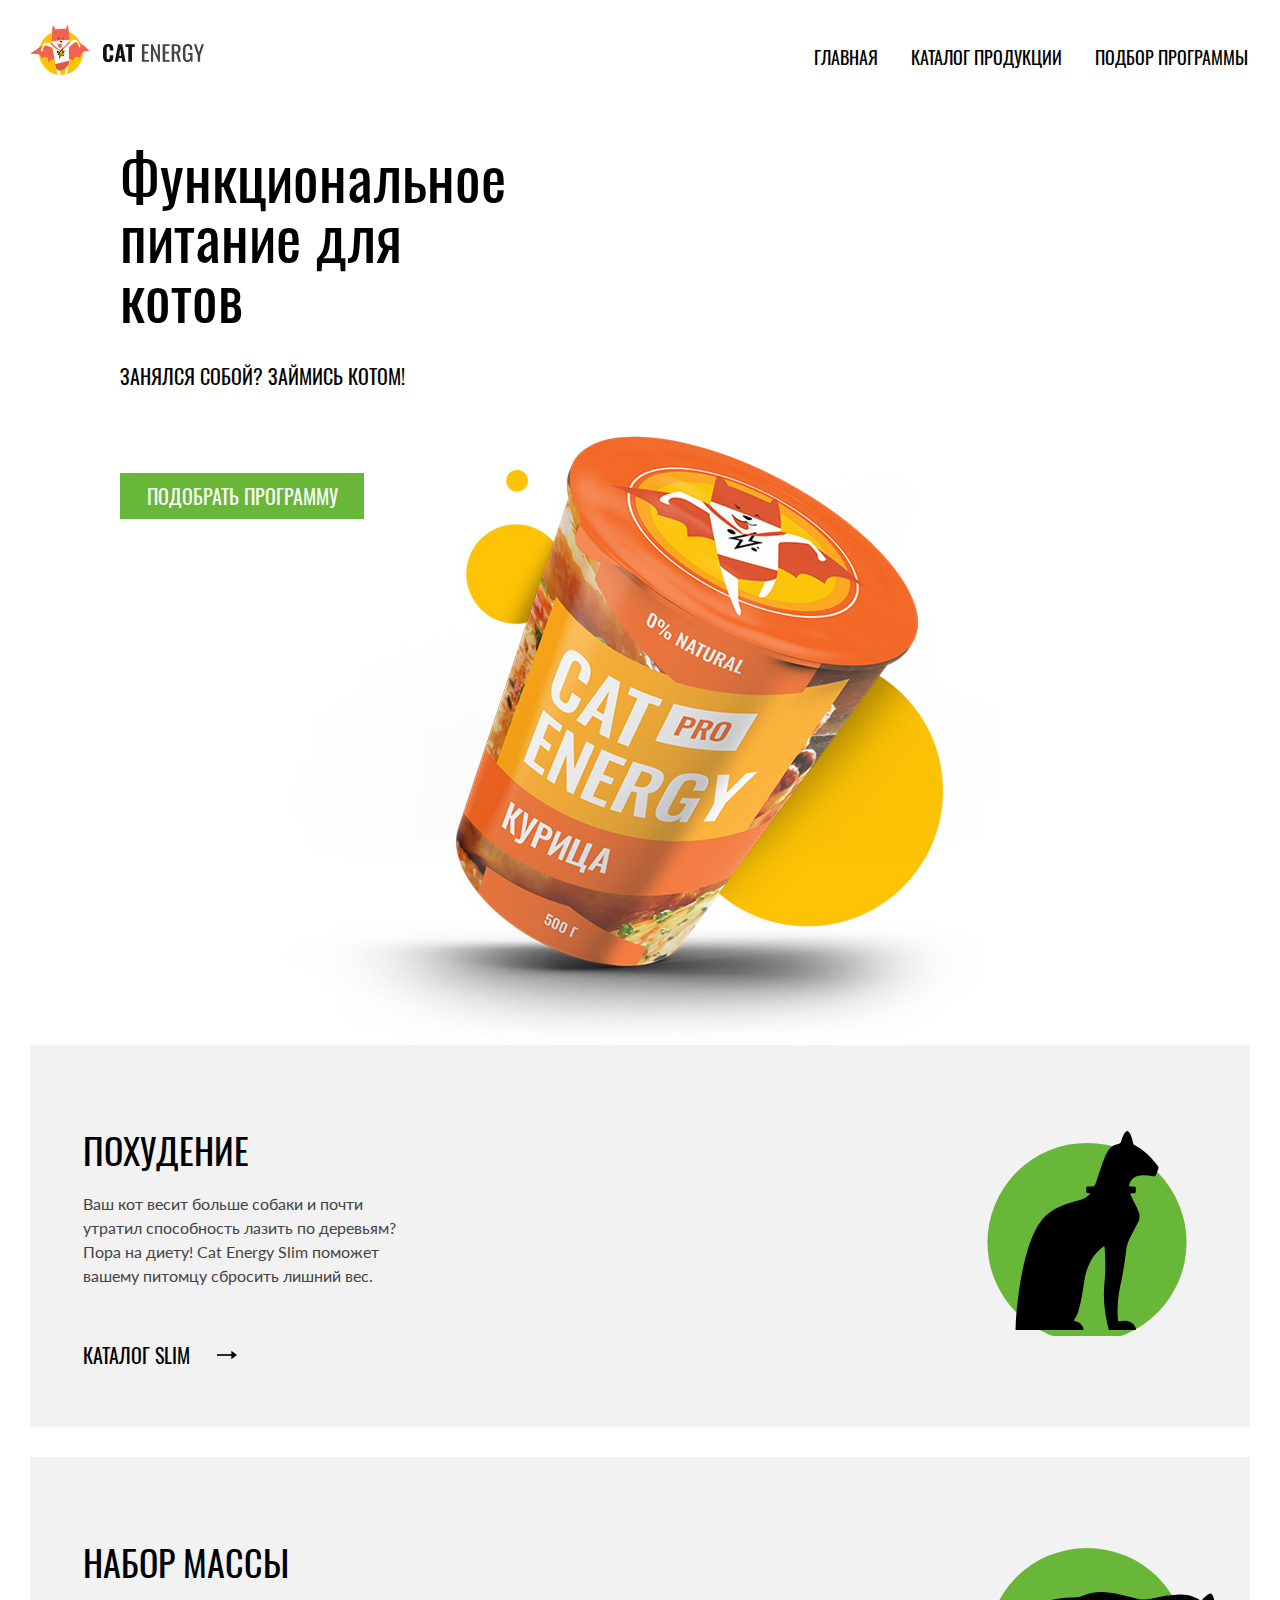
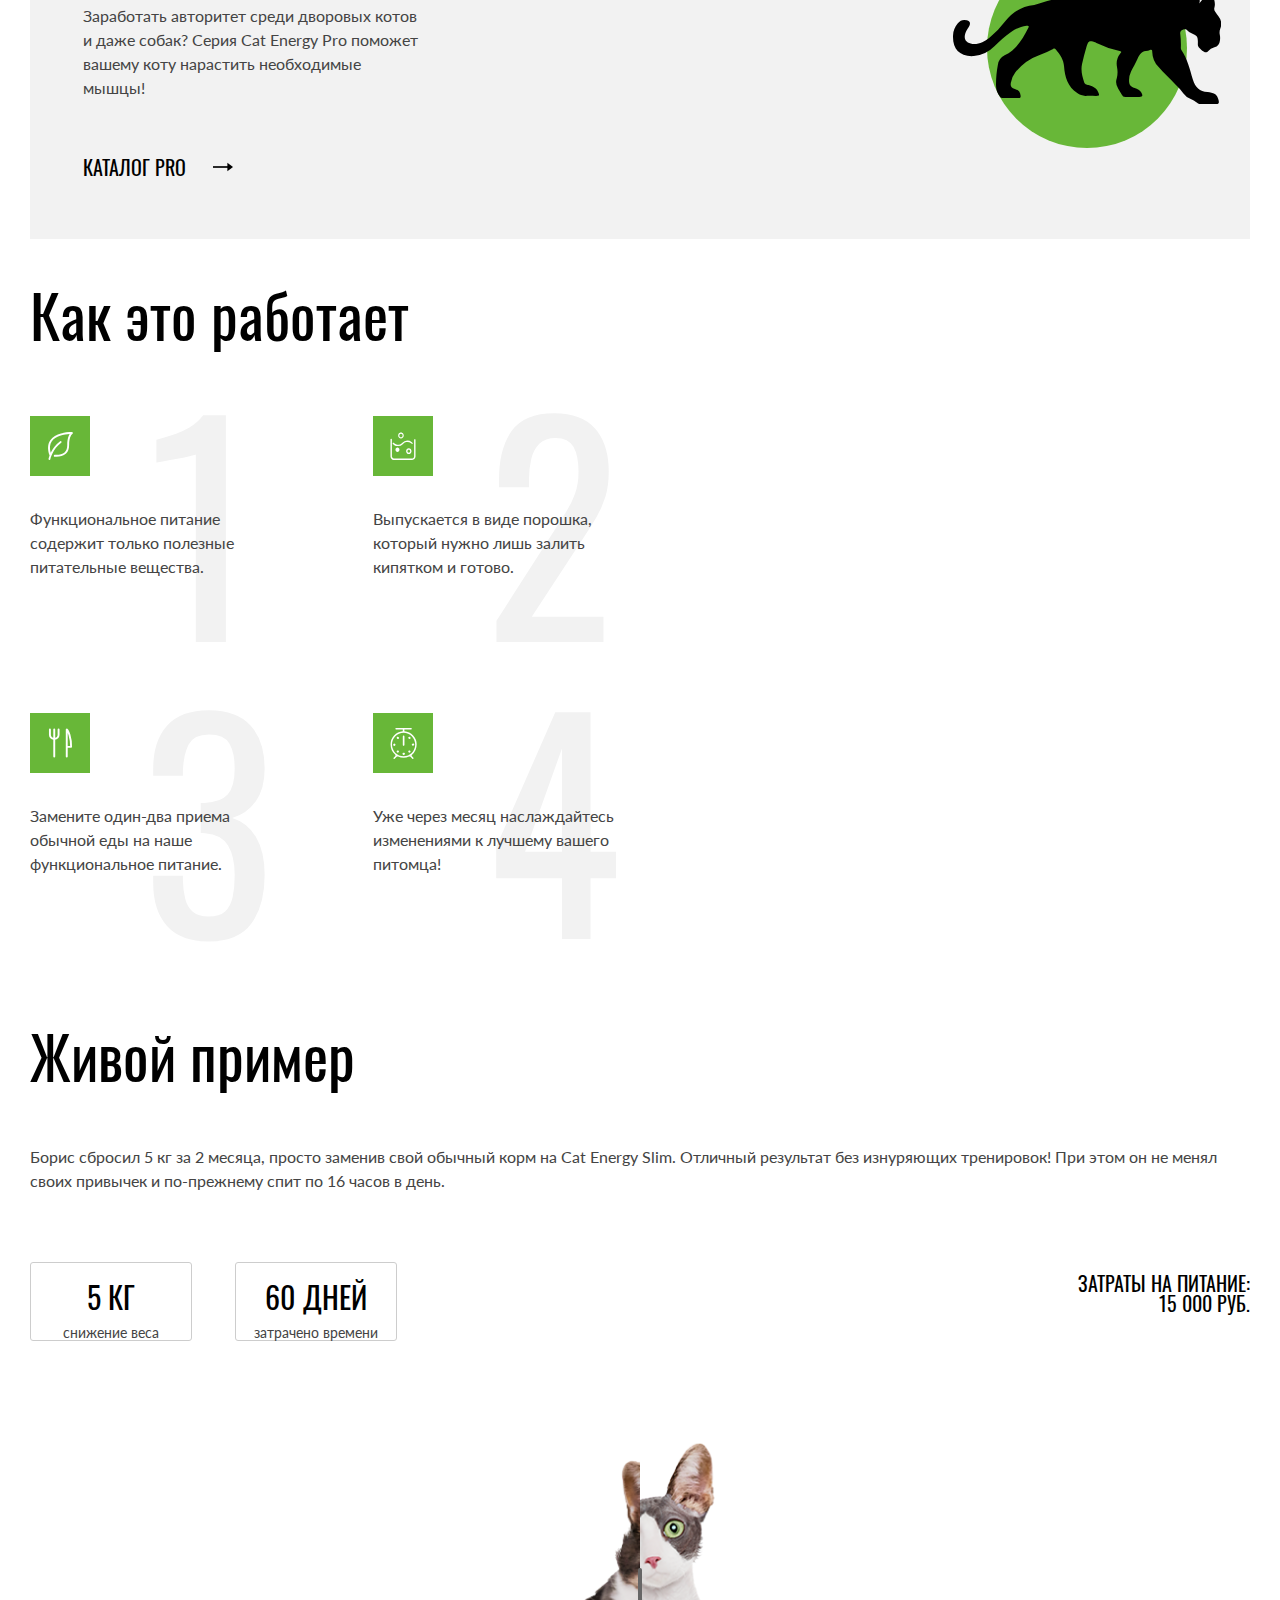
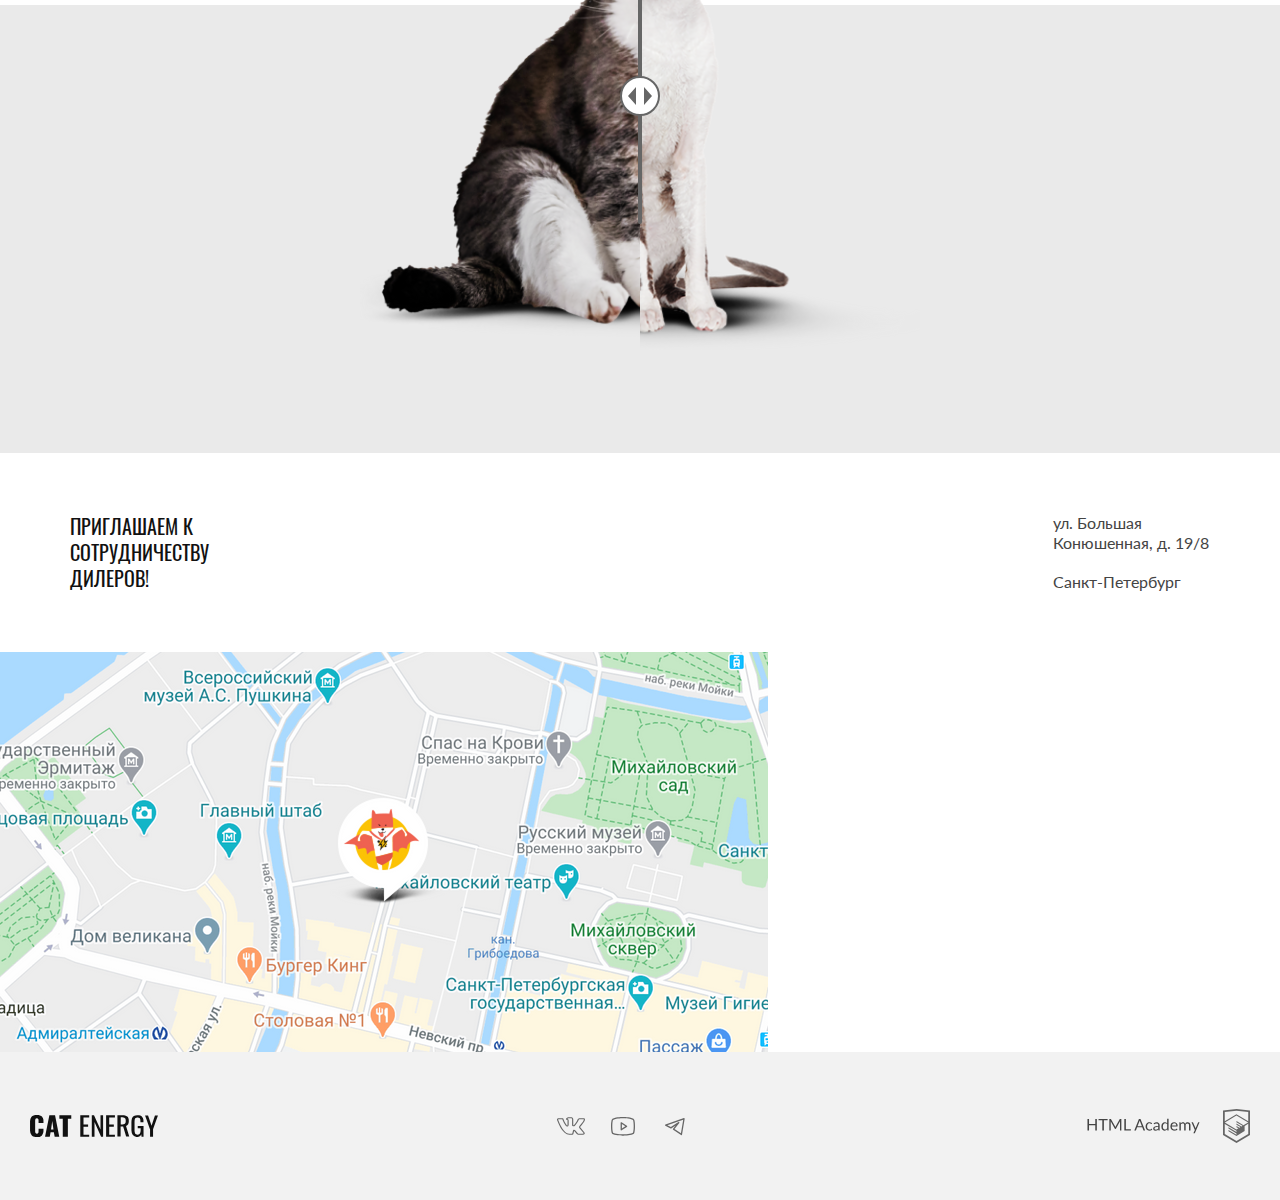
==== commit 6c1221c7: "Deploying to gh-pages from @ KatiShalmina/2462395-cat-energy-32@a1b8ed4db497ece66d392201972c99d9c2af" ====
--- a/index.html
+++ b/index.html
@@ -1 +1 @@
-<!DOCTYPE html><html class="page" lang="ru"><head><meta charset="UTF-8"><title>Кэт энерджи</title><meta name="viewport" content="width=device-width,initial-scale=1"><link rel="stylesheet" href="styles/styles.css"><link rel="icon" href="favicon.ico" sizes="32x32"><link rel="icon" href="favicons/favicon-152.svg" type="image/svg+xml"><link rel="apple-touch-icon" href="favicons/apple-touch-icon.png" type="image/png"><script src="scripts/index.js" defer="defer"></script></head><body class="page__body"><header class="main-header"><a class="main-header__logo logo" href="index.html" aria-current="page"><picture><source media="(min-width: 1440px)" srcset="images/logo-trademark-desktop.svg" width="70" height="59" type="image/svg+xml"><source media="(min-width: 768px)" srcset="images/logo-trademark-tablet.svg" width="60" height="50" type="image/svg+xml"><img class="logo__trademark" src="images/logo-trademark-mobile.svg" width="33" height="38" alt="Логотип компании"></picture><picture><source media="(min-width: 768px)" srcset="images/logo-caption-tablet.svg" width="101" height="18" type="image/svg+xml"><img class="logo__caption" src="images/logo-caption-mobile.svg" width="101" height="18" alt="Кэт энерджи."></picture></a><nav class="main-header__navigation main-nav"><button class="main-nav__toggle burger-button" type="button"><span class="visually-hidden">Открыть меню.</span></button><ul class="main-nav__list"><li class="main-nav__item"><a class="main-nav__link main-nav__link--current" href="index.html" aria-current="page">Главная</a></li><li class="main-nav__item"><a class="main-nav__link" href="catalog.html">Каталог продукции</a></li><li class="main-nav__item"><a class="main-nav__link" href="#">Подбор программы</a></li></ul></nav></header><main class="main-container"><section class="hero"><h1 class="hero__title page-title page-title--accent">Функциональное питание для котов</h1><p class="hero__slogan">Занялся собой? Займись котом!</p><picture><source width="552" height="499" type="image/png" media="(min-width: 1440px)" srcset="images/main-photo-desktop@1x.png, images/main-photo-desktop@2x.png 2x"><source width="709" height="609" type="image/png" media="(min-width: 768px)" srcset="images/main-photo-tablet@1x.png, images/main-photo-tablet@2x.png 2x"><img class="hero__img" src="images/main-photo-mobile@1x.png" srcset="images/main-photo-mobile@2x.png 2x" width="280" height="270" alt="Cat energy Pro 500 грамм с курицей."></picture><a class="hero__button button button--primary" href="#">Подобрать программу</a></section><section class="diet"><div class="diet__wrapper"><h2 class="visually-hidden">Режимы питания</h2><div class="diet__food-line food-line food-line--lose"><h3 class="food-line__title">Похудение</h3><p class="food-line__description">Ваш кот весит больше собаки и почти утратил способность лазить по деревьям? Пора на диету! Cat Energy Slim поможет вашему питомцу сбросить лишний вес.</p><a class="food-line__button button button--secondary" href="#">Каталог Slim</a></div><div class="diet__food-line food-line food-line--gain"><h3 class="food-line__title">Набор массы</h3><p class="food-line__description">Заработать авторитет среди дворовых котов и даже собак? Серия Cat Energy Pro поможет вашему коту нарастить необходимые мышцы!</p><a class="food-line__button button button--secondary" href="#">Каталог Pro</a></div></div></section><section class="function"><h2 class="function__title section-title">Как это работает</h2><ul class="function__list"><li class="function__item function__item--healthy">Функциональное питание содержит только полезные питательные вещества.</li><li class="function__item function__item--easy">Выпускается в виде порошка, который нужно лишь залить кипятком и готово.</li><li class="function__item function__item--safe">Замените один-два приема обычной еды на наше функциональное питание.</li><li class="function__item function__item--fast">Уже через месяц наслаждайтесь изменениями к лучшему вашего питомца!</li></ul></section><section class="example"><h2 class="example__title section-title">Живой пример</h2><p class="example__description">Борис сбросил 5 кг за 2 месяца, просто заменив свой обычный корм на Cat Energy Slim. Отличный результат без изнуряющих тренировок! При этом он не менял своих привычек и по-прежнему спит по 16 часов в день.</p><div class="example__statistics statistics"><dl class="statistics__list"><div class="statistics__item"><dt class="statistics__data">5 кг</dt><dd class="statistics__definition">снижение веса</dd></div><div class="statistics__item"><dt class="statistics__data">60 дней</dt><dd class="statistics__definition">затрачено времени</dd></div></dl><p class="statistics__data statistics__data--total">затраты на питание: 15 000 руб.</p></div><div class="example__weight-change cat-slider"><picture><source width="560" height="512" type="image/png" media="(min-width: 768px)" srcset="images/slider-fat-tablet@1x.png, images/slider-fat-tablet@2x.png 2x"><img class="cat-slider__image cat-slider__image--fat" src="images/slider-fat-mobile@1x.png" srcset="images/slider-fat-mobile@2x.png 2x" width="280" height="256" alt="Кот с избыточным весом."></picture><picture><source width="560" height="512" type="image/png" media="(min-width: 768px)" srcset="images/slider-skinny-tablet@1x.png, images/slider-skinny-tablet@2x.png 2x"><img class="cat-slider__image cat-slider__image--skinny" src="images/slider-skinny-mobile@1x.png" srcset="images/slider-skinny-mobile@2x.png 2x" width="280" height="256" alt="Болезненно худой кот."></picture><button class="cat-slider__toggle" type="button"><span class="visually-hidden">Изменить внешний вид кота.</span> <svg class="cat-slider__curtain" width="40" height="256"><use href="../../icons/stack.svg#slider-curtain-mobile"></use></svg></button></div></section><section class="contacts"><h2 class="visually-hidden">Контакты</h2><div class="contacts__text-wrapper"><p class="contacts__message">Приглашаем к сотрудничеству дилеров!</p><address class="contacts__address">ул. Большая Конюшенная, д. 19/8 Санкт-Петербург</address></div><picture><source width="1440" height="400" type="image/png" media="(min-width: 1440px)" srcset="images/map-desktop@1x.png, images/map-desktop@2x.png 2x"><source width="768" height="400" type="image/png" media="(min-width: 768px)" srcset="images/map-tablet@1x.png, images/map-tablet@2x.png 2x"><img class="contacts__map map" src="images/map-mobile@1x.png" srcset="images/map-mobile@2x.png 2x" width="320" height="362" alt="Карта с локацией компании."></picture></section></main><footer class="main-footer"><div class="main-footer__wrapper"><a class="main-footer__logo logo" href="index.html" aria-current="page"><img class="logo__caption" src="images/logo-caption-mobile.svg" width="128" height="24" alt="Логотип компании Кэт энерджи."></a><ul class="main-footer__social-list social"><li class="social__item"><a class="social__link social__link--vk" href="https://vk.com/htmlacademy"><span class="visually-hidden">Перейти во ВКонтакте.</span></a></li><li class="social__item"><a class="social__link social__link--youtube" href="https://www.youtube.com/user/htmlacademyru"><span class="visually-hidden">Перейти в YouTube.</span></a></li><li class="social__item"><a class="social__link social__link--telegram" href="https://t.me/htmlacademy"><span class="visually-hidden">Перейти в Telegram.</span></a></li></ul><div class="main-footer__developer developer"><a class="developer__link developer__link--caption" href="https://htmlacademy.ru/intensive/adaptive"><span class="visually-hidden">Перейти на сайт HTML Academy</span> </a><a class="developer__link developer__link--icon" href="https://htmlacademy.ru/intensive/adaptive" tabindex="-1"><span class="visually-hidden">на интенсивный курс по адаптивной вёрстке и автоматизации.</span></a></div></div></footer></body></html>+<!DOCTYPE html><html class="page" lang="ru"><head><meta charset="UTF-8"><title>Кэт энерджи</title><meta name="viewport" content="width=device-width,initial-scale=1"><link rel="stylesheet" href="styles/styles.css"><link rel="icon" href="favicon.ico" sizes="32x32"><link rel="icon" href="favicons/favicon-152.svg" type="image/svg+xml"><link rel="apple-touch-icon" href="favicons/apple-touch-icon.png" type="image/png"><script src="scripts/index.js" defer="defer"></script></head><body class="page__body"><header class="main-header"><div class="main-header__logo-wrapper"><a class="main-header__logo logo" href="index.html" aria-current="page"><picture><source media="(min-width: 1440px)" srcset="images/logo-trademark-desktop.svg" width="70" height="59" type="image/svg+xml"><source media="(min-width: 768px)" srcset="images/logo-trademark-tablet.svg" width="60" height="50" type="image/svg+xml"><img class="logo__trademark" src="images/logo-trademark-mobile.svg" width="33" height="38" alt="Логотип компании"></picture><picture><source media="(min-width: 768px)" srcset="images/logo-caption-tablet.svg" width="101" height="18" type="image/svg+xml"><img class="logo__caption" src="images/logo-caption-mobile.svg" width="101" height="18" alt="Кэт энерджи."></picture></a><button class="main-header__navigation-toggle burger-button main-header__navigation-toggle--nojs" type="button"><span class="visually-hidden">Открыть меню.</span></button></div><nav class="main-header__navigation main-nav"><ul class="main-nav__list main-nav__list--nojs"><li class="main-nav__item"><a class="main-nav__link main-nav__link--current" href="index.html" aria-current="page">Главная</a></li><li class="main-nav__item"><a class="main-nav__link" href="catalog.html">Каталог продукции</a></li><li class="main-nav__item"><a class="main-nav__link" href="#">Подбор программы</a></li></ul></nav></header><main class="main-container"><section class="hero"><h1 class="hero__title page-title page-title--accent">Функциональное питание для котов</h1><p class="hero__slogan">Занялся собой? Займись котом!</p><picture><source width="552" height="499" type="image/png" media="(min-width: 1440px)" srcset="images/main-photo-desktop@1x.png, images/main-photo-desktop@2x.png 2x"><source width="709" height="609" type="image/png" media="(min-width: 768px)" srcset="images/main-photo-tablet@1x.png, images/main-photo-tablet@2x.png 2x"><img class="hero__img" src="images/main-photo-mobile@1x.png" srcset="images/main-photo-mobile@2x.png 2x" width="280" height="270" alt="Cat energy Pro 500 грамм с курицей."></picture><a class="hero__button button button--primary" href="#">Подобрать программу</a></section><section class="diet"><h2 class="visually-hidden">Режимы питания</h2><div class="diet__food-line food-line food-line--lose"><h3 class="food-line__title">Похудение</h3><p class="food-line__description">Ваш кот весит больше собаки и почти утратил способность лазить по деревьям? Пора на диету! Cat Energy Slim поможет вашему питомцу сбросить лишний вес.</p><a class="food-line__button button button--secondary" href="#">Каталог Slim</a></div><div class="diet__food-line food-line food-line--gain"><h3 class="food-line__title">Набор массы</h3><p class="food-line__description">Заработать авторитет среди дворовых котов и даже собак? Серия Cat Energy Pro поможет вашему коту нарастить необходимые мышцы!</p><a class="food-line__button button button--secondary" href="#">Каталог Pro</a></div></section><section class="function"><h2 class="function__title section-title">Как это работает</h2><ul class="function__list"><li class="function__item function__item--healthy"><p class="function__description">Функциональное питание содержит только полезные питательные вещества.</p></li><li class="function__item function__item--easy"><p class="function__description">Выпускается в виде порошка, который нужно лишь залить кипятком и готово.</p></li><li class="function__item function__item--safe"><p class="function__description">Замените один-два приема обычной еды на наше функциональное питание.</p></li><li class="function__item function__item--fast"><p class="function__description">Уже через месяц наслаждайтесь изменениями к лучшему вашего питомца!</p></li></ul></section><section class="example"><div class="example__wrapper"><h2 class="example__title section-title">Живой пример</h2><p class="example__description">Борис сбросил 5 кг за 2 месяца, просто заменив свой обычный корм на Cat Energy Slim. Отличный результат без изнуряющих тренировок! При этом он не менял своих привычек и по-прежнему спит по 16 часов в день.</p><div class="example__statistics statistics"><dl class="statistics__list"><div class="statistics__item"><dt class="statistics__data">5 кг</dt><dd class="statistics__definition">снижение веса</dd></div><div class="statistics__item"><dt class="statistics__data">60 дней</dt><dd class="statistics__definition">затрачено времени</dd></div></dl><p class="statistics__data statistics__data--total"><span>затраты на питание:</span> <span>15 000 руб.</span></p></div></div><div class="example__weight-change cat-slider"><div class="example__fat-cat-wrapper"><picture><source width="560" height="512" type="image/png" media="(min-width: 768px)" srcset="images/slider-fat-tablet@1x.png, images/slider-fat-tablet@2x.png 2x"><img class="cat-slider__image cat-slider__image--fat" src="images/slider-fat-mobile@1x.png" srcset="images/slider-fat-mobile@2x.png 2x" width="280" height="256" alt="Кот с избыточным весом."></picture></div><div class="example__skinny-cat-wrapper"><picture><source width="560" height="512" type="image/png" media="(min-width: 768px)" srcset="images/slider-skinny-tablet@1x.png, images/slider-skinny-tablet@2x.png 2x"><img class="cat-slider__image cat-slider__image--skinny" src="images/slider-skinny-mobile@1x.png" srcset="images/slider-skinny-mobile@2x.png 2x" width="280" height="256" alt="Болезненно худой кот."></picture></div><button class="cat-slider__toggle" type="button"><span class="visually-hidden">Изменить внешний вид кота.</span> <svg class="cat-slider__curtain" width="40" height="256"><use href="../icons/stack.svg#slider-curtain-mobile"></use></svg></button></div></section><section class="contacts"><h2 class="visually-hidden">Контакты</h2><div class="contacts__text-wrapper"><p class="contacts__message">Приглашаем к сотрудничеству дилеров!</p><address class="contacts__address address"><p class="address__street">ул. Большая Конюшенная, д. 19/8</p><p class="address__city">Санкт-Петербург</p></address></div><div class="contacts__map map"><picture><source width="1440" height="400" type="image/png" media="(min-width: 1440px)" srcset="images/map-desktop@1x.png, images/map-desktop@2x.png 2x"><source width="768" height="400" type="image/png" media="(min-width: 768px)" srcset="images/map-tablet@1x.png, images/map-tablet@2x.png 2x"><img class="map__image" src="images/map-mobile@1x.png" srcset="images/map-mobile@2x.png 2x" width="320" height="362" alt="Карта с локацией компании."></picture></div></section></main><footer class="main-footer"><a class="main-footer__logo logo" href="index.html" aria-current="page"><img class="logo__caption" src="images/logo-caption-mobile.svg" width="128" height="24" alt="Логотип компании Кэт энерджи."></a><ul class="main-footer__social-list social"><li class="social__item"><a class="social__link social__link--vk" href="https://vk.com/htmlacademy"><span class="visually-hidden">Перейти во ВКонтакте.</span></a></li><li class="social__item"><a class="social__link social__link--youtube" href="https://www.youtube.com/user/htmlacademyru"><span class="visually-hidden">Перейти в YouTube.</span></a></li><li class="social__item"><a class="social__link social__link--telegram" href="https://t.me/htmlacademy"><span class="visually-hidden">Перейти в Telegram.</span></a></li></ul><div class="main-footer__developer developer"><a class="developer__link developer__link--caption" href="https://htmlacademy.ru/intensive/adaptive" tabindex="-1"><span class="visually-hidden">Перейти на сайт HTML Academy</span> </a><a class="developer__link developer__link--icon" href="https://htmlacademy.ru/intensive/adaptive"><span class="visually-hidden">на интенсивный курс по адаптивной вёрстке и автоматизации.</span></a></div></footer></body></html>--- a/styles/styles.css
+++ b/styles/styles.css
@@ -1 +1 @@
-@font-face{font-family:Lato;font-weight:400;font-style:normal;src:url(../fonts/lato/Lato-Regular.woff2)format("woff2");font-display:swap}@font-face{font-family:Oswald;font-weight:400;font-style:normal;src:url(../fonts/oswald/oswaldregular.woff2)format("woff2");font-display:swap}*,:before,:after{box-sizing:border-box}img{object-fit:contain;max-width:100%;height:auto}a{text-decoration:none}.visually-hidden{clip:rect(0 0 0 0);border:0;width:1px;height:1px;margin:-1px;padding:0;position:absolute;overflow:hidden}.page__body{color:#444;background-color:#fff;margin:0;font-family:Lato,sans-serif;font-size:14px;line-height:18px}.button{color:#000;text-transform:uppercase;border:none;font-family:Oswald;font-size:16px;font-weight:400;line-height:20px;display:block}.button--primary{color:#fff;background-color:#68b738;transition:background-color .4s,color .4s}.button--primary:hover,.button--primary:focus-visible,.button--primary:active{background-color:#5eaa2f}.button--primary:active{color:#ffffff4d}.button--secondary{background-color:#f2f2f2}.button--show-more{color:#444;transition:background-color .4s,color .4s}.button--show-more:hover,.button--show-more:focus-visible,.button--show-more:active{background-color:#ebebeb}.button--show-more:active{color:#4444444d}.logo{transition:opacity .4s}.logo:hover,.logo:focus-visible{opacity:.8}.logo:active{opacity:.6}.main-nav__list{margin:0;padding:0;list-style:none}.main-nav__link{color:#000;text-transform:uppercase;font-family:Oswald;font-size:20px;font-weight:400;line-height:20px;transition:opacity .4s}.main-nav__link:hover,.main-nav__link:focus-visible{opacity:.6}.main-nav__link:active{opacity:.3}.burger-button{cursor:pointer;background-color:#0000;background-image:url(../icons/stack.svg#burger-button);background-position:50%;background-repeat:no-repeat;border:none;width:25px;height:25px;transition:opacity .4s}.burger-button:hover,.burger-button:focus-visible{opacity:.6}.burger-button:active{opacity:.3}.page-title{color:#000;margin:0;font-family:Oswald;font-size:36px;font-weight:400;line-height:36px}.page-title--accent{color:#fff;text-align:center}.section-title{color:#000;margin:0;font-family:Oswald;font-size:36px;font-weight:400;line-height:40px}.hero{background-color:#68b738}.hero__slogan{color:#fff;text-align:center;text-transform:uppercase;font-family:Oswald;font-size:14px;font-weight:400;line-height:14px}.food-line{background-color:#f2f2f2;padding:21px 33px 18px 20px}.food-line__title{color:#000;text-transform:uppercase;margin:10px 0 70px 29px;font-family:Oswald;font-size:24px;font-weight:400;line-height:37px}.food-line__description{border-bottom:1px solid #d9d9d9;margin:0 0 15px;padding-bottom:23px}.food-line--lose{background-image:url(../icons/stack.svg#background-cat-slim);background-position:20px 21px;background-repeat:no-repeat;background-size:50px 53px}.food-line--gain{background-image:url(../icons/stack.svg#background-cat-pro);background-position:13px 24px;background-repeat:no-repeat;background-size:67px 50px}.food-line__button{align-items:center;line-height:16px;transition:opacity .4s;display:flex}.food-line__button:hover,.food-line__button:focus-visible{opacity:1}.food-line__button:active{opacity:.3}.food-line__button:after{content:"";transform-origin:0;background-image:url(../icons/stack.svg#arrow-button);background-position:50%;background-repeat:no-repeat;background-size:24px 10px;width:32px;height:10px;margin-left:15px}.food-line__button:hover:after,.food-lite__button:active:after{transform:scaleX(1.3)}.function__list{margin:0;padding:0;list-style:none}.function__item{gap:20px;display:flex}.function__item:before{content:"";background-color:#68b738;background-position:50%;background-repeat:no-repeat;flex-shrink:0;width:60px;height:60px}.function__item--healthy:before{background-image:url(../icons/stack.svg#leaf-icon);background-size:30px 32px}.function__item--easy:before{background-image:url(../icons/stack.svg#glass-icon);background-size:26px 29px}.function__item--safe:before{background-image:url(../icons/stack.svg#cutlery-icon);background-size:25px 30px}.function__item--fast:before{background-image:url(../icons/stack.svg#clock-icon);background-size:27px 31px}.example{background-color:#eaeaea}.statistics__data{color:#000;text-align:center;text-transform:uppercase;font-family:Oswald;font-size:24px;font-weight:400;line-height:24px}.statistics__definition{text-align:center;margin:0;font-size:12px;line-height:12px}.statistics__data--total{font-size:14px;line-height:20px}.cat-slider{position:relative}.cat-slider__toggle{color:#666;cursor:pointer;background-color:#0000;border:none;width:40px;height:256px;transition:color .4s;display:block;position:absolute;top:50%;left:50%;transform:translate(-50%,-50%)}.cat-slider__toggle:hover,.cat-slider__toggle:focus-visible{color:#68b738}.cat-slider__toggle:active{color:#9ecc82}.contacts__message{color:#111;text-transform:uppercase;font-family:Oswald;font-size:16px;font-weight:400;line-height:20px}.contacts__address{font-style:normal;line-height:20px}.main-footer{background-color:#f2f2f2}.social{gap:14px;margin:0;padding:0;list-style:none;display:flex}.social__link{background-color:#666;width:38px;height:32px;transition:background-color .4s;display:block;-webkit-mask-position:50%;mask-position:50%;-webkit-mask-size:28px 22px;mask-size:28px 22px;-webkit-mask-repeat:no-repeat;mask-repeat:no-repeat}.social__link:hover,.social__link:focus-visible{background-color:#68b738}.social__link:active{background-color:#68b7384d}.social__link--vk{-webkit-mask-image:url(../icons/stack.svg#vk-icon);mask-image:url(../icons/stack.svg#vk-icon)}.social__link--youtube{-webkit-mask-image:url(../icons/stack.svg#youtube-icon);mask-image:url(../icons/stack.svg#youtube-icon)}.social__link--telegram{-webkit-mask-image:url(../icons/stack.svg#telegram-icon);mask-image:url(../icons/stack.svg#telegram-icon)}.developer{display:flex}.developer__link--caption{background-image:url(../icons/stack.svg#developer-logo-caption);width:113px;height:34px;transition:opacity .4s;display:block}.developer__link--caption:hover,.developer__link--caption:focus-visible{opacity:.6}.developer__link--caption:active{opacity:.3}.developer__link--icon{background-color:#666;width:37px;height:34px;transition:background-color .4s;display:block;-webkit-mask-image:url(../icons/stack.svg#developer-logo-icon);mask-image:url(../icons/stack.svg#developer-logo-icon);-webkit-mask-position:50%;mask-position:50%;-webkit-mask-repeat:no-repeat;mask-repeat:no-repeat}.developer__link--icon:hover,.developer__link--icon:focus-visible{background-color:#68b738}.developer__link--icon:active{background-color:#68b7384d}.main-catalog__list{margin:0;padding:0;list-style:none}.main-product--show-more{text-align:center}.main-product__title{color:#222;text-transform:uppercase;font-family:Oswald;font-size:16px;font-weight:400;line-height:20px}.main-product__title-link{transition:opacity .4s}.main-product__title-link:hover,.main-product__title-link:focus-visible{opacity:.6}.main-product__title-link:active{opacity:.3}.main-product__title--show-more{color:#111}.main-product__subtitle--show-more,.product-settings{font-size:12px;line-height:16px}.product-settings__definition{text-align:right}.catalog-section-title{color:#000;font-family:Oswald;font-size:24px;font-weight:400;line-height:24px}.additional-catalog__list{margin:0;padding:0;list-style:none}.additional-product{line-height:14px}.additional-product__title{color:#222;text-transform:uppercase;font-family:Oswald;font-size:16px;font-weight:400;line-height:16px}.gift-option{text-align:center;color:#fff;background-color:#68b738;background-image:url(../icons/stack.svg#icon-gift);background-position:50% 59px;background-repeat:no-repeat;background-size:78px 80px;flex-direction:column;min-height:90px;padding:187px 61px 43px 58px;font-size:16px;line-height:20px}.subscribe-option{text-align:center;color:#000;font-family:Oswald,sans-serif;font-size:16px;line-height:24px}.subscription__button{cursor:pointer}.subscription__input{color:#444;text-transform:uppercase;border:1px solid #e7e7e7;font-family:Oswald;font-size:20px;font-weight:400;transition:border-color .4s}.subscription__input:hover{border-color:#cdcdcd}.subscription__input:focus-visible{border-color:#444}.subscription__input:invalid{border-color:#ff8282}+@font-face{font-family:Lato;font-weight:400;font-style:normal;src:url(../fonts/lato/Lato-Regular.woff2)format("woff2");font-display:swap}@font-face{font-family:Oswald;font-weight:400;font-style:normal;src:url(../fonts/oswald/oswaldregular.woff2)format("woff2");font-display:swap}*,:before,:after{box-sizing:border-box}img{object-fit:contain;max-width:100%;height:auto}a{text-decoration:none}.visually-hidden{clip:rect(0 0 0 0);border:0;width:1px;height:1px;margin:-1px;padding:0;position:absolute;overflow:hidden}.page__body{color:#444;background-color:#fff;margin:0;font-family:Lato,sans-serif;font-size:14px;line-height:18px}@media (width>=768px){.page__body{font-size:16px;line-height:24px}}.button{color:#000;text-align:center;text-transform:uppercase;border:none;padding:10px;font-family:Oswald;font-size:16px;font-weight:400;line-height:20px;display:block}.button--primary{color:#fff;background-color:#68b738;transition:background-color .4s,color .4s}.button--primary:hover,.button--primary:focus-visible,.button--primary:active{background-color:#5eaa2f}.button--primary:active{color:#ffffff4d}.button--secondary{background-color:#f2f2f2}.button--show-more{color:#444;transition:background-color .4s,color .4s}.button--show-more:hover,.button--show-more:focus-visible,.button--show-more:active{background-color:#ebebeb}.button--show-more:active{color:#4444444d}.main-header{padding:13px 20px 0}@media (width>=768px){.main-header{justify-content:space-between;align-items:end;padding:25px 30px 0;display:flex}}@media (width>=1440px){.main-header{background-image:linear-gradient(90deg,#fff 50%,#68b738d9 50%);padding:55px 110px 0}.main-header--catalog{background-image:none}}.main-header__logo-wrapper{align-items:center;padding-bottom:14px;display:flex}@media (width>=768px){.main-header__logo-wrapper{padding-bottom:0}}.main-header__logo .logo__caption{margin-left:56px}@media (width>=768px){.main-header__logo .logo__caption{margin-left:13px}}@media (width>=1440px){.main-header__logo .logo__caption{margin-left:14px}}.main-header__navigation-toggle{margin-left:auto;display:block}@media (width>=768px){.main-header__navigation-toggle{display:none}}.main-header__navigation-toggle--nojs{display:none}.logo{justify-content:center;align-items:center;transition:opacity .4s;display:flex}.logo:hover,.logo:focus-visible{opacity:.8}.logo:active{opacity:.6}.logo__caption{display:block}.main-nav{position:relative}.main-nav__list{margin:0;padding:0;list-style:none;display:none}@media (width>=768px){.main-nav__list{flex-wrap:wrap;gap:33px;width:436px;display:flex}}@media (width>=1440px){.main-nav__list{width:477px}}.main-nav__list--nojs{display:block}@media (width>=768px){.main-nav__list--nojs{display:flex}}.main-nav__list--open{background-color:#fff;display:block;position:absolute;top:0;left:-20px;right:-20px}.main-nav__link{color:#000;text-align:center;text-transform:uppercase;border-top:1px solid #e6e6e6;padding:21px 0 24px;font-family:Oswald;font-size:20px;font-weight:400;line-height:20px;transition:opacity .4s;display:block}.main-nav__link:hover,.main-nav__link:focus-visible{opacity:.6}.main-nav__link:active{opacity:.3}@media (width>=768px){.main-nav__link{border:none;padding:14px 0 12px;font-size:18px;line-height:24px}}@media (width>=1440px){.main-nav__link{color:#fff;padding:16px 0 10px;font-size:20px;line-height:30px}.main-nav__link--catalog{color:#000}}.burger-button{cursor:pointer;background-color:#0000;background-image:url(../icons/stack.svg#burger-button);background-position:50%;background-repeat:no-repeat;border:none;width:25px;height:25px;transition:opacity .4s}.burger-button:hover,.burger-button:focus-visible{opacity:.6}.burger-button:active{opacity:.3}.burger-button--close{background-image:url(../icons/stack.svg#burger-button-close)}.page-title{color:#000;font-family:Oswald;font-size:36px;font-weight:400;line-height:36px}@media (width>=768px){.page-title{font-size:60px;line-height:60px}}.page-title--accent{color:#fff;text-align:center}@media (width>=768px){.page-title--accent{color:#000;text-align:start}}.section-title{color:#000;font-family:Oswald;font-size:36px;font-weight:400;line-height:40px}@media (width>=768px){.section-title{font-size:60px;line-height:60px}}.hero{background-image:linear-gradient(#68b738d9 61%,#fff 61%);padding:27px 20px 20px;position:relative}@media (width>=768px){.hero{background-image:none;padding:65px 30px 0}}@media (width>=1440px){.hero{background-image:linear-gradient(90deg,#fff 50%,#68b738d9 50%);grid-template-columns:447px auto;grid-auto-flow:dense;place-items:start;padding:29px 110px 52px;display:grid}}.hero__title{margin:0 0 25px}@media (width>=768px){.hero__title{width:416px;margin-bottom:40px;margin-left:90px}}@media (width>=1440px){.hero__title{grid-area:1/1/2/2;margin-top:81px;margin-left:80px;margin-right:-47px}}.hero__slogan{color:#fff;text-align:center;text-transform:uppercase;margin:0 0 29px;font-family:Oswald;font-size:14px;font-weight:400;line-height:14px}@media (width>=768px){.hero__slogan{color:#000;text-align:start;margin-bottom:50px;margin-left:90px;font-size:20px;line-height:20px}}@media (width>=1440px){.hero__slogan{grid-area:1/1/2/2;margin-top:241px;margin-left:80px}}.hero__img{margin:0 auto;display:block}@media (width>=1440px){.hero__img{grid-area:1/2/2/3}}@media (width>=768px){.hero__button{width:244px;font-size:20px;line-height:26px;position:absolute;bottom:526px;left:120px}}@media (width>=1440px){.hero__button{grid-area:1/1/2/2;margin-top:313px;margin-left:80px;position:static}}.diet{flex-flow:column wrap;gap:20px;padding:0 20px;display:flex}@media (width>=768px){.diet{gap:30px;padding:0 30px}}@media (width>=1440px){.diet{flex-direction:row;gap:80px;padding:82px 110px 0}}.food-line{background-color:#f2f2f2;padding:21px 33px 18px 20px}@media (width>=768px){.food-line{padding:77px 29px 53px 53px}}@media (width>=1440px){.food-line{width:570px;padding:77px 61px 55px 52px}}.food-line__title{color:#000;text-transform:uppercase;margin:10px 0 29px 70px;font-family:Oswald;font-size:24px;font-weight:400;line-height:37px}@media (width>=768px){.food-line__title{margin-bottom:24px;margin-left:0;font-size:36px;line-height:36px}}@media (width>=1440px){.food-line__title{margin-bottom:73px;margin-left:159px}}.food-line__description{border-bottom:1px solid #d9d9d9;margin:0 0 15px;padding-bottom:23px}@media (width>=768px){.food-line__description{border:none;max-width:340px;margin-bottom:25px}}@media (width>=1440px){.food-line__description{min-width:457px;margin-bottom:0}}.food-line--lose{background-image:url(../icons/stack.svg#background-cat-slim);background-position:20px 21px;background-repeat:no-repeat;background-size:50px 53px}@media (width>=768px){.food-line--lose{background-position:right 63px center;background-size:200px 211px}}@media (width>=1440px){.food-line--lose{background-position:52px 41px;background-size:100px 106px}}.food-line--gain{background-image:url(../icons/stack.svg#background-cat-pro);background-position:13px 24px;background-repeat:no-repeat;background-size:67px 50px}@media (width>=768px){.food-line--gain{background-position:right 29px center;background-size:268px 200px}}@media (width>=1440px){.food-line--gain{background-position:33px 47px;background-size:134px 100px}}.food-line__button{align-items:center;padding:4px 0;line-height:16px;transition:opacity .4s;display:flex}.food-line__button:hover,.food-line__button:focus-visible{opacity:1}.food-line__button:active{opacity:.3}@media (width>=768px){.food-line__button{font-size:20px;line-height:30px}}.food-line__button:after{content:"";transform-origin:0;background-image:url(../icons/stack.svg#arrow-button);background-position:0;background-repeat:no-repeat;background-size:24px 10px;width:32px;height:24px;margin-left:15px;transition:transform .4s}@media (width>=768px){.food-line__button:after{margin-left:25px}}.food-line__button:hover:after,.food-lite__button:active:after{transform:scaleX(1.3)}.function{padding:20px 20px 49px}@media (width>=768px){.function{padding:45px 30px 0}}@media (width>=1440px){.function{padding:71px 110px}}.function__title{margin:0 0 40px}@media (width>=768px){.function__title{margin-bottom:72px}}.function__list{gap:20px;margin:0;padding:0;list-style:none;display:grid}@media (width>=768px){.function__list{counter-reset:function;grid-template-columns:343px 1fr;gap:0}}@media (width>=1440px){.function__list{grid-template-columns:repeat(4,324px);width:1220px}}.function__item{align-items:center;gap:20px;display:flex;position:relative}@media (width>=768px){.function__item{counter-increment:counter;flex-direction:column;align-items:start;gap:31px;width:343px}.function__item:after{content:counter(counter);z-index:-1;color:#f2f2f2;font-family:Oswald,sans-serif;font-size:280px;line-height:280px;position:absolute;top:-40px;left:112px}.function__item--healthy:after{left:118px}}.function__description{margin:0}@media (width>=768px){.function__description{max-width:245px;margin-bottom:134px}}@media (width>=1440px){.function__description{margin-bottom:71px}}.function__item:before{content:"";background-color:#68b738;background-position:50%;background-repeat:no-repeat;flex-shrink:0;width:60px;height:60px}.function__item--healthy:before{background-image:url(../icons/stack.svg#leaf-icon);background-size:30px 32px}.function__item--easy:before{background-image:url(../icons/stack.svg#glass-icon);background-size:26px 29px}.function__item--safe:before{background-image:url(../icons/stack.svg#cutlery-icon);background-size:25px 30px}.function__item--fast:before{background-image:url(../icons/stack.svg#clock-icon);background-size:27px 31px}.example{background-color:#eaeaea;padding:25px 20px 40px}@media (width>=768px){.example{background-image:linear-gradient(#fff 57%,#eaeaea 57%);padding:15px 30px 101px}}@media (width>=1440px){.example{background-image:linear-gradient(#fff 29%,#eaeaea 29%);justify-content:space-between;padding:55px 110px 75px;display:flex}.example__wrapper{width:436px}}.example__title{margin:0 0 40px}@media (width>=768px){.example__title{margin-bottom:60px}}@media (width>=1440px){.example__title{margin-bottom:146px}}.example__description{margin:0 0 20px}@media (width>=768px){.example__description{margin-bottom:69px}.statistics{justify-content:space-between;display:flex}}@media (width>=1440px){.statistics{flex-direction:column}}.statistics__list{justify-content:space-between;gap:32px;margin:0;display:flex}@media (width>=768px){.statistics__list{justify-content:start;gap:43px}}@media (width>=1440px){.statistics__list{gap:42px}}.statistics__item{border:1px solid #cdcdcd;border-radius:3px;width:124px;margin-bottom:20px;padding:15px 20px 0}@media (width>=768px){.statistics__item{width:162px;margin-bottom:99px;padding:15px 18px 0}}@media (width>=1440px){.statistics__item{margin-bottom:55px}}.statistics__data{color:#000;text-align:center;text-transform:uppercase;margin-bottom:8px;font-family:Oswald;font-size:24px;font-weight:400;line-height:24px}@media (width>=768px){.statistics__data{margin-bottom:11px;font-size:30px;line-height:37px}}.statistics__definition{text-align:center;margin:0;font-size:12px;line-height:12px}@media (width>=768px){.statistics__definition{font-size:14px;line-height:14px}}.statistics__data--total{margin:0 0 20px;font-size:14px;line-height:20px}@media (width>=768px){.statistics__data--total{text-align:right;width:174px;margin-top:11px;font-size:20px}}@media (width>=1440px){.statistics__data--total{justify-content:space-between;width:327px;margin:0;display:flex}}.cat-slider{justify-content:center;display:flex;position:relative}.cat-slider__toggle{color:#666;cursor:pointer;background-color:#0000;border:none;width:40px;height:256px;padding:0;transition:color .4s;display:block;position:absolute;top:50%;left:50%;transform:translate(-50%,-50%)}.cat-slider__toggle:hover,.cat-slider__toggle:focus-visible{color:#68b738}.cat-slider__toggle:active{color:#9ecc82}.cat-slider__image{margin:0 auto;display:block}.example__fat-cat-wrapper{width:140px;overflow:hidden}@media (width>=768px){.example__fat-cat-wrapper{width:280px}}.example__skinny-cat-wrapper{width:140px}@media (width>=768px){.example__skinny-cat-wrapper{width:280px}}.cat-slider__image--skinny{object-fit:cover;object-position:top 0 right 140px;width:280px;max-width:none}@media (width>=768px){.cat-slider__image--skinny{object-position:top 0 right 280px;width:560px}}.cat-slider__image--fat{width:280px;max-width:none}@media (width>=768px){.cat-slider__image--fat{width:560px}}.contacts{position:relative}.contacts__text-wrapper{justify-content:space-between;padding:26px 20px;display:flex}@media (width>=768px){.contacts__text-wrapper{padding:60px 70px}}@media (width>=1440px){.contacts__text-wrapper{background-color:#fff;width:565px;padding-left:78px;padding-right:80px;position:absolute;top:95px;left:110px}}.contacts__text-wrapper--catalog{background-color:#f2f2f2}@media (width>=1440px){.contacts__text-wrapper--catalog{background-color:#fff}}.contacts__message{color:#111;text-transform:uppercase;width:140px;margin:0;font-family:Oswald;font-size:16px;font-weight:400;line-height:20px}@media (width>=768px){.contacts__message{width:163px;font-size:20px;line-height:26px}}.contacts__address{width:140px;font-style:normal;line-height:20px}@media (width>=768px){.contacts__address{width:157px}}.contacts__map{grid-area:1/1/2/5}.address__street{margin:0}@media (width>=768px){.address__street{margin-bottom:19px}}.address__city{margin:0}.map__image{display:block}.main-footer{background-color:#f2f2f2;padding:40px 20px}@media (width>=768px){.main-footer{align-items:center;padding:52px 30px;display:flex}}@media (width>=1440px){.main-footer{padding:63px 110px}}.main-footer__logo{border-bottom:1px solid #d9d9d9;padding-bottom:20px}@media (width>=768px){.main-footer__logo{border-bottom:none;padding:10px 0}}.social{border-bottom:1px solid #d9d9d9;justify-content:center;gap:4px;margin:0 auto;padding:10px 0;list-style:none;display:flex}@media (width>=768px){.social{border-bottom:none;padding:0}}.social__link:after{content:"";background-color:#666;width:48px;height:42px;transition:background-color .4s;display:block;-webkit-mask-position:50%;mask-position:50%;-webkit-mask-size:28px 22px;mask-size:28px 22px;-webkit-mask-repeat:no-repeat;mask-repeat:no-repeat}.social__link:hover:after,.social__link:focus-visible:after{background-color:#68b738}.social__link:active:after{background-color:#d2e9c3}.social__link--vk:after{-webkit-mask-image:url(../icons/stack.svg#vk-icon);mask-image:url(../icons/stack.svg#vk-icon)}.social__link--youtube:after{-webkit-mask-image:url(../icons/stack.svg#youtube-icon);mask-image:url(../icons/stack.svg#youtube-icon)}.social__link--telegram:after{-webkit-mask-image:url(../icons/stack.svg#telegram-icon);mask-image:url(../icons/stack.svg#telegram-icon)}.developer{justify-content:space-between;padding-top:20px;display:flex}@media (width>=768px){.developer{gap:18px;padding:5px 0}}.developer__link--caption{background-image:url(../icons/stack.svg#developer-logo-caption);background-position:50%;background-repeat:no-repeat;background-size:113px 20px;width:113px;height:34px;transition:opacity .4s;display:block}.developer__link--caption:hover,.developer__link--caption:focus-visible{opacity:.6}.developer__link--caption:active{opacity:.3}.developer__link--icon{margin-right:-5px}.developer__link--icon:after{content:"";background-color:#666;width:37px;height:34px;transition:background-color .4s;display:block;-webkit-mask-image:url(../icons/stack.svg#developer-logo-icon);mask-image:url(../icons/stack.svg#developer-logo-icon);-webkit-mask-position:50%;mask-position:50%;-webkit-mask-size:27px 34px;mask-size:27px 34px;-webkit-mask-repeat:no-repeat;mask-repeat:no-repeat}.developer__link--icon:hover:after,.developer__link--icon:focus-visible:after{background-color:#68b738}.developer__link--icon:active:after{background-color:#d2e9c3}.main-catalog{padding:27px 20px 0}@media (width>=768px){.main-catalog{padding:65px 30px 30px}}@media (width>=1440px){.main-catalog{padding:74px 110px 30px}}.main-catalog__title{margin:0 0 41px}@media (width>=768px){.main-catalog__title{margin-bottom:84px}}.main-catalog__list{margin:0;padding:0;list-style:none}@media (width>=768px){.main-catalog__list{grid-template-columns:1fr 1fr;gap:60px;width:708px;display:grid}}@media (width>=1440px){.main-catalog__list{grid-template-columns:repeat(4,1fr);gap:63px 80px;width:1220px}}.main-product{border-top:1px solid #e6e6e6;grid-template-columns:auto 1fr;padding:19px 0 25px;display:grid}@media (width>=768px){.main-product{background-image:linear-gradient(#fff 16%,#f2f2f2 16%);border:none;flex-direction:column;width:324px;min-height:511px;padding:10px 37px 40px;display:flex}}@media (width>=1440px){.main-product{width:245px;padding-top:8px;padding-left:38px;padding-right:38px}}.main-product__title-link{width:76px;padding-bottom:14px;transition:opacity .4s}.main-product__title-link:hover,.main-product__title-link:focus-visible{opacity:.6}.main-product__title-link:active{opacity:.3}@media (width>=768px){.main-product__title-link{width:135px;margin:0 auto;padding-bottom:17px}}@media (width>=1440px){.main-product__title-link{padding-bottom:24px}}.main-product__title{color:#222;text-transform:uppercase;grid-column:2/3;margin:0;font-family:Oswald;font-size:16px;font-weight:400;line-height:20px}@media (width>=768px){.main-product__title{text-align:center;font-size:20px;line-height:24px}}.main-product__image-link{grid-row:1/3;padding-bottom:17px}@media (width>=768px){.main-product__image-link{margin:0 auto;padding-bottom:22px}}@media (width>=1440px){.main-product__image-link{padding-bottom:13px}}.main-product__image{grid-column:1/2;display:block}.main-product__list{margin:0 0 21px;padding:0;list-style:none}@media (width>=768px){.main-product__list{margin-bottom:36px}}.main-product__button{grid-column:1/3}.main-product--show-more{text-align:center;background-image:url(../icons/stack.svg#cross-icon);background-position:50% 24px;background-repeat:no-repeat;background-size:30px 30px;border-bottom:1px solid #e6e6e6;padding-bottom:24px;display:block}@media (width>=768px){.main-product--show-more{background-image:url(../icons/stack.svg#cross-icon-tablet);background-position:50% 48px;background-size:60px 60px;border:2px solid #f2f2f2;min-height:429px;margin-top:82px;padding-top:8px;padding-bottom:38px}}@media (width>=1440px){.main-product--show-more{min-height:431px;margin-top:80px}}.main-product__title--show-more{color:#111;width:280px;margin:53px auto 8px}@media (width>=768px){.main-product__title--show-more{width:134px;margin:150px auto 23px;font-size:20px;line-height:24px}}@media (width>=1440px){.main-product__title--show-more{margin-top:140px;margin-bottom:26px}}.main-product__subtitle--show-more{margin:0 0 21px;font-size:12px;line-height:16px}@media (width>=768px){.main-product__subtitle--show-more{margin-bottom:82px;font-size:16px;line-height:18px}}@media (width>=1440px){.main-product__subtitle--show-more{margin-bottom:90px}}.product-settings{grid-column:2/3;font-size:12px;line-height:16px;display:grid}@media (width>=768px){.product-settings{width:250px;font-size:16px;line-height:20px}}@media (width>=1440px){.product-settings{width:169px}}.product-settings__wrapper{justify-content:space-between;display:flex}@media (width>=768px){.product-settings__wrapper{border-bottom:1px solid #cdcdcd;padding:5px 0}}.product-settings__definition{text-align:right;margin:0}.catalog-section-title{color:#000;font-family:Oswald;font-size:24px;font-weight:400;line-height:24px}@media (width>=768px){.catalog-section-title{font-size:32px;line-height:32px}}@media (width>=1440px){.catalog-section-title{font-size:40px;line-height:40px}}.additional-catalog{padding:25px 20px 20px}@media (width>=768px){.additional-catalog{padding:44px 30px 30px}}@media (width>=1440px){.additional-catalog{padding:41px 110px}.additional-catalog__wrapper{justify-content:space-between;display:flex}}.additional-catalog__title{margin:0 0 36px}@media (width>=768px){.additional-catalog__title{margin-bottom:80px}}.additional-catalog__list{margin:0;padding:0;list-style:none}.additional-catalog__aside{margin-top:35px}@media (width>=768px){.additional-catalog__aside{margin-top:70px}}@media (width>=1440px){.additional-catalog__aside{margin-top:0}}.additional-product{border-top:1px solid #cdcdcd;grid-template-rows:auto auto auto;grid-template-columns:1fr 1fr;padding:13px 0 19px;line-height:14px;display:grid}@media (width>=768px){.additional-product{border-left:1px solid #cdcdcd;border-right:1px solid #cdcdcd;grid-template-columns:1fr 1fr 130px;padding:26px 38px 28px;font-size:16px;line-height:20px}}@media (width>=1440px){.additional-product{border-left:none;border-right:none;grid-template-columns:325px 244px 82px 244px;align-items:center;padding:0}}.additional-product:last-child{border-bottom:1px solid #cdcdcd}.additional-product__title{color:#222;text-transform:uppercase;grid-column:1/3;margin:0;padding-bottom:13px;font-family:Oswald;font-size:16px;font-weight:400;line-height:16px}@media (width>=768px){.additional-product__title{grid-column:1/2;padding-bottom:25px;font-size:20px;line-height:20px}}@media (width>=1440px){.additional-product__title{grid-column:1/2;padding:25px 0}}.additional-product__amount{grid-area:2/1/3/2;padding-bottom:15px}@media (width>=768px){.additional-product__amount{grid-area:1/2/2/3;place-self:end;padding-bottom:24px}}@media (width>=1440px){.additional-product__amount{grid-area:1/2/2/3;place-self:center start;padding:0}}.additional-product__price{grid-area:2/2/3/3;justify-self:end}@media (width>=768px){.additional-product__price{grid-area:1/3/2/4;align-self:end;padding-bottom:24px}}@media (width>=1440px){.additional-product__price{grid-area:1/3/2/4;place-self:center start;padding:0}}.additional-product__button{grid-area:3/1/4/3}@media (width>=768px){.additional-product__button{grid-column:1/4}}@media (width>=1440px){.additional-product__button{grid-area:1/4/2/5}}.gift-option{text-align:center;color:#fff;background-color:#68b738d9;background-image:url(../icons/stack.svg#icon-gift);background-position:50% 59px;background-repeat:no-repeat;background-size:78px 80px;min-height:90px;padding:187px 61px 43px 58px;font-size:16px;line-height:20px}@media (width>=768px){.gift-option{text-align:left;background-position:77px;background-size:80px 83px;padding:71px 125px 69px 421px}}@media (width>=1440px){.gift-option{text-align:center;background-position:50% 56px;width:245px;padding:185px 42px 43px}}.gift-option__description{margin:0 auto}.subscribe-option{padding:20px 20px 40px}@media (width>=768px){.subscribe-option{padding:50px 68px 80px}}@media (width>=1440px){.subscribe-option{padding:55px 110px 104px}}.subscribe-option__title{margin:0 0 32px}@media (width>=768px){.subscribe-option__title{margin-bottom:66px}}@media (width>=1440px){.subscribe-option__title{margin-bottom:72px}}.subscribe-option__description{text-align:center;color:#000;margin:0 0 24px;font-family:Oswald,sans-serif;font-size:16px;line-height:24px}@media (width>=768px){.subscribe-option__description{font-size:24px;line-height:32px}}.subscription{flex-direction:column;gap:16px;display:flex}@media (width>=768px){.subscription{flex-direction:row;justify-content:center;gap:0}}.subscription__input{color:#444;text-transform:uppercase;border:1px solid #e7e7e7;padding:12px;font-family:Oswald;font-size:20px;font-weight:400;line-height:30px;transition:border-color .4s}.subscription__input:hover{border-color:#cdcdcd}.subscription__input:focus-visible{border-color:#444}.subscription__input:invalid{border-color:#ff8282}@media (width>=768px){.subscription__input{width:376px}}@media (width>=1440px){.subscription__input{width:496px}}.subscription__button{cursor:pointer}@media (width>=768px){.subscription__button{width:256px}}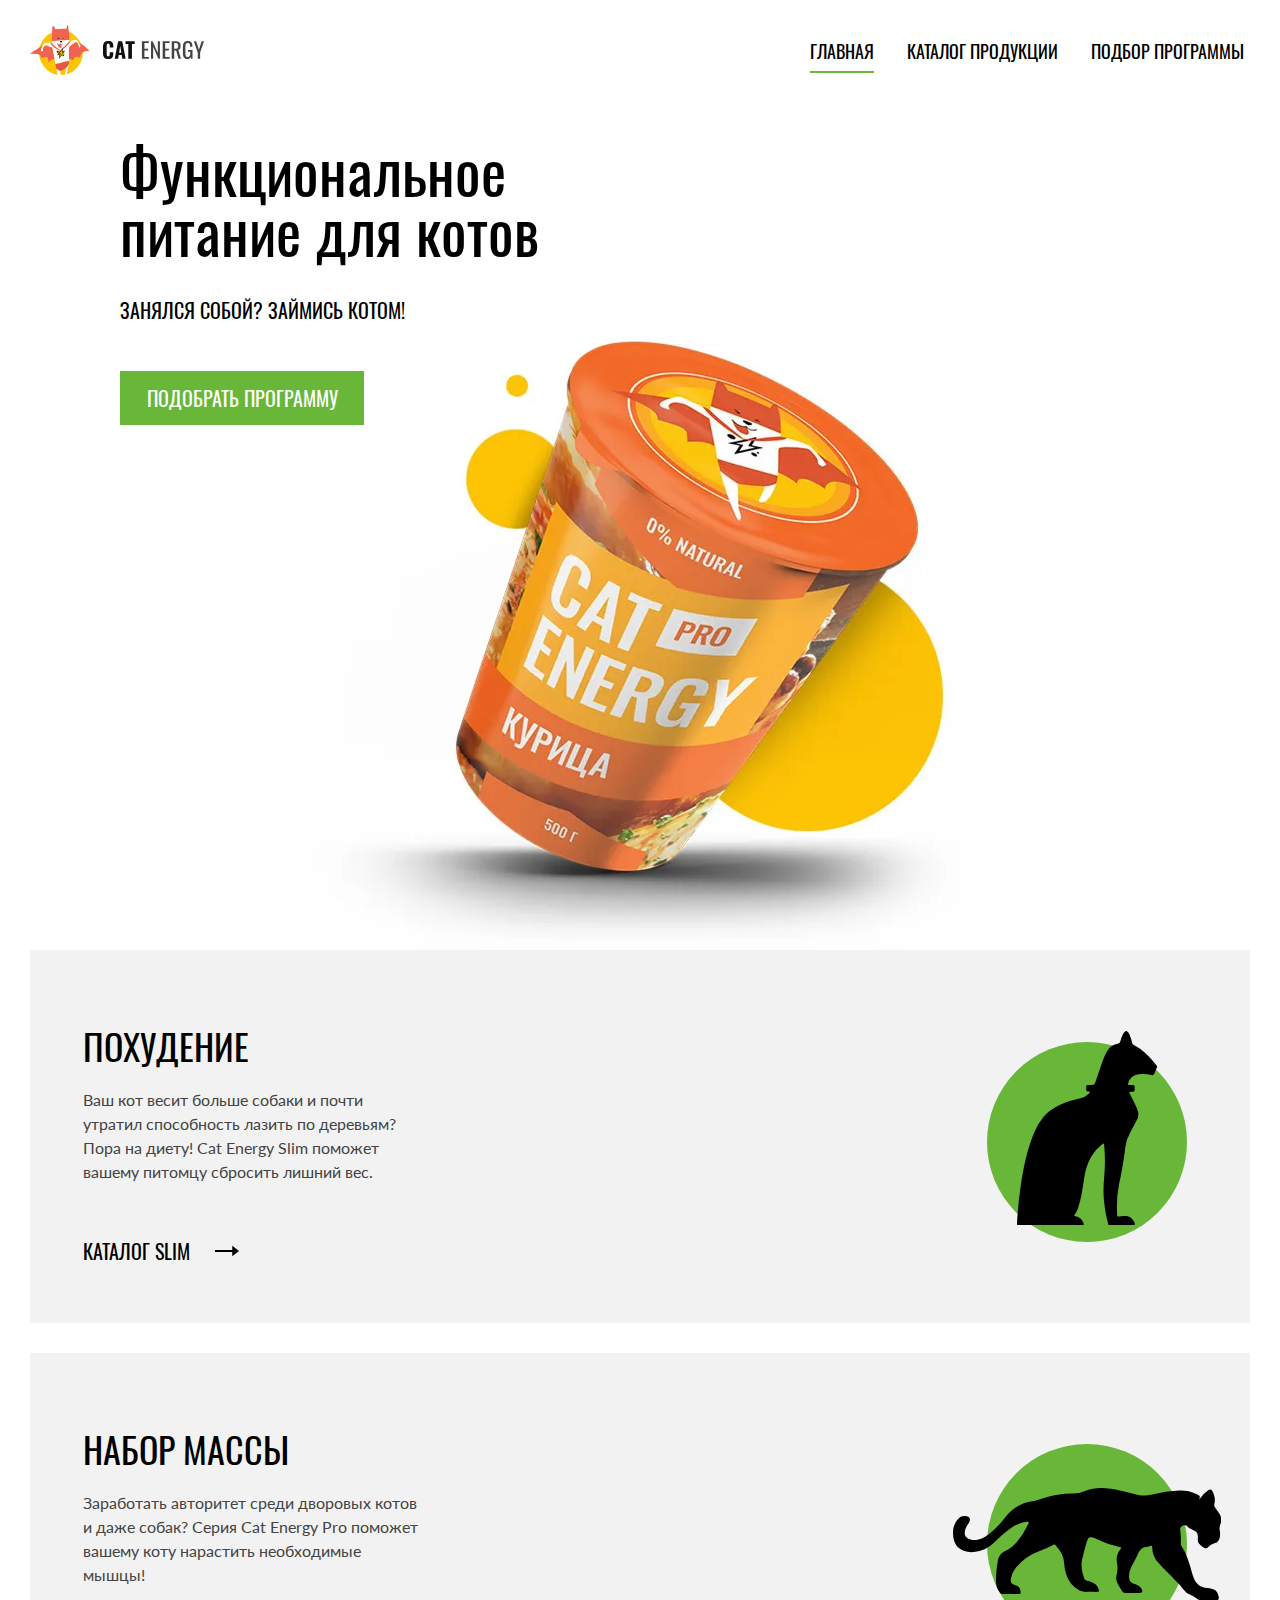
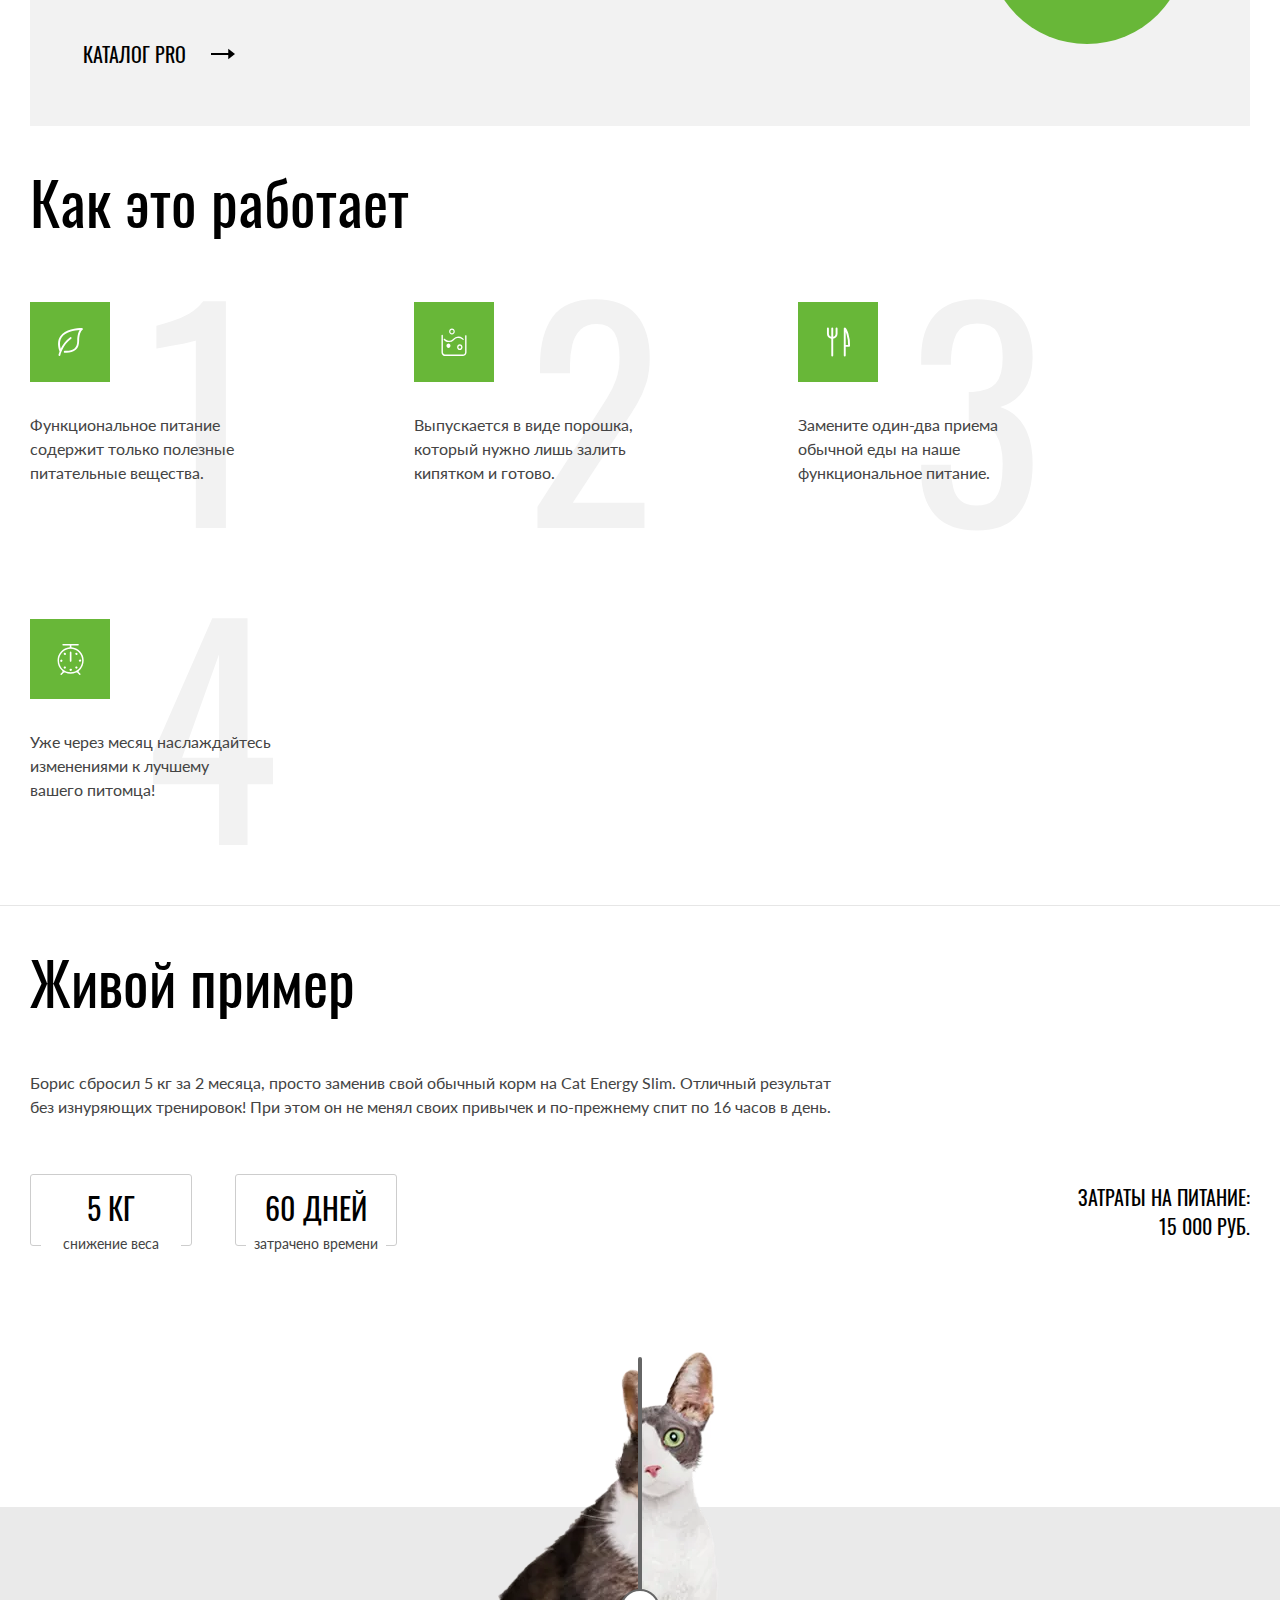
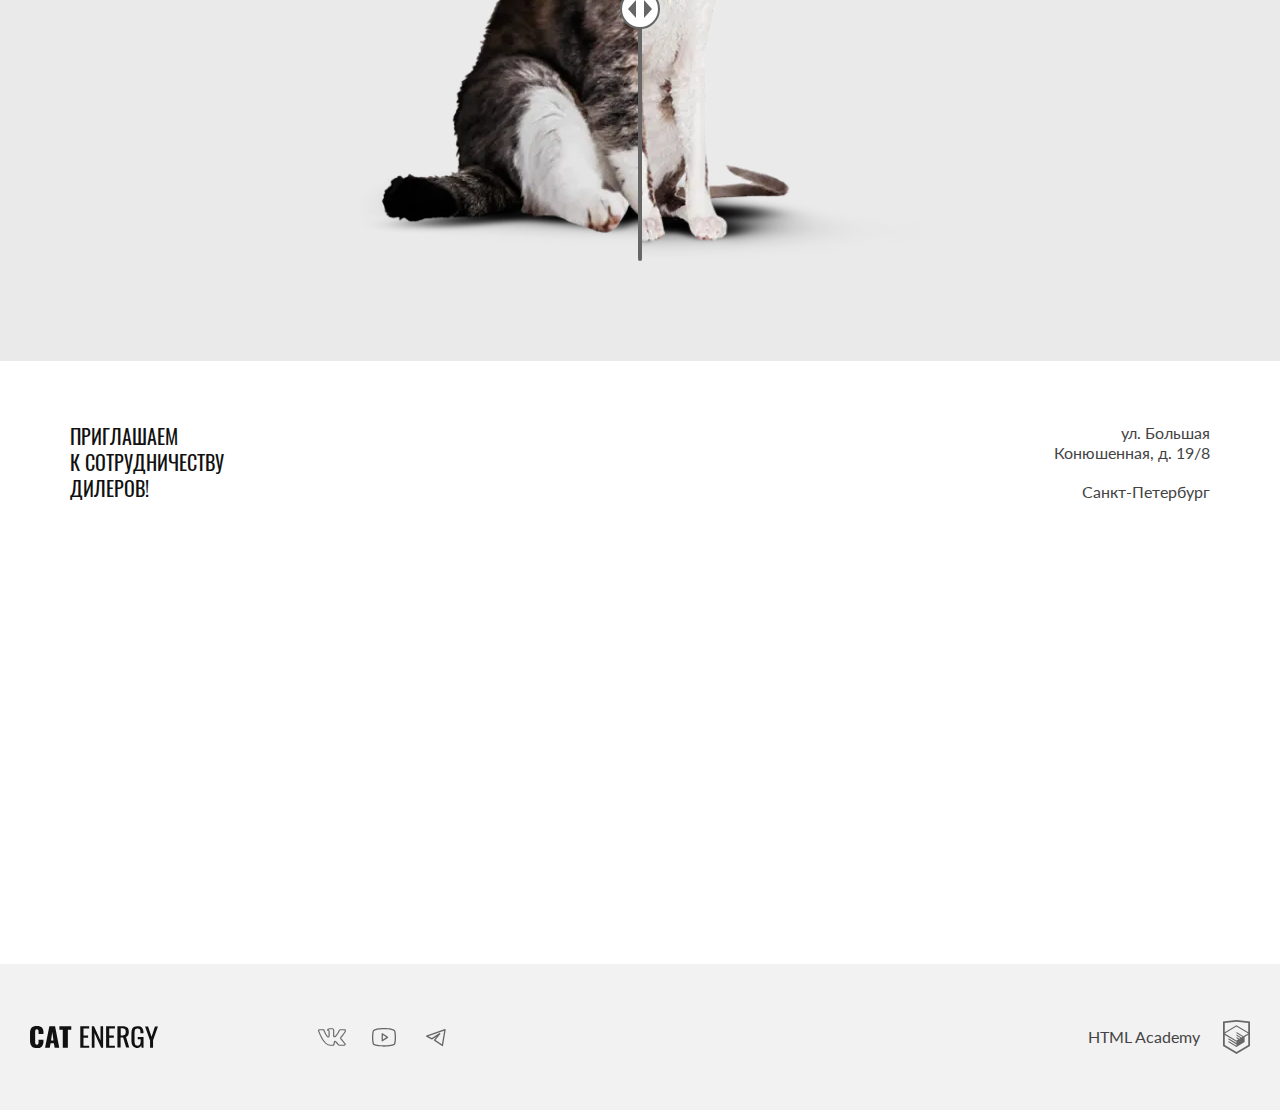
==== commit 7146981d: "Deploying to gh-pages from @ KatiShalmina/2462395-cat-energy-32@3a008d276c12abd9a6f3c8d9bc2c16460e08" ====
--- a/index.html
+++ b/index.html
@@ -1 +1 @@
-<!DOCTYPE html><html class="page" lang="ru"><head><meta charset="UTF-8"><title>Кэт энерджи</title><meta name="viewport" content="width=device-width,initial-scale=1"><link rel="stylesheet" href="styles/styles.css"><link rel="icon" href="favicon.ico" sizes="32x32"><link rel="icon" href="favicons/favicon-152.svg" type="image/svg+xml"><link rel="apple-touch-icon" href="favicons/apple-touch-icon.png" type="image/png"><script src="scripts/index.js" defer="defer"></script></head><body class="page__body"><header class="main-header"><div class="main-header__logo-wrapper"><a class="main-header__logo logo" href="index.html" aria-current="page"><picture><source media="(min-width: 1440px)" srcset="images/logo-trademark-desktop.svg" width="70" height="59" type="image/svg+xml"><source media="(min-width: 768px)" srcset="images/logo-trademark-tablet.svg" width="60" height="50" type="image/svg+xml"><img class="logo__trademark" src="images/logo-trademark-mobile.svg" width="33" height="38" alt="Логотип компании"></picture><picture><source media="(min-width: 768px)" srcset="images/logo-caption-tablet.svg" width="101" height="18" type="image/svg+xml"><img class="logo__caption" src="images/logo-caption-mobile.svg" width="101" height="18" alt="Кэт энерджи."></picture></a><button class="main-header__navigation-toggle burger-button main-header__navigation-toggle--nojs" type="button"><span class="visually-hidden">Открыть меню.</span></button></div><nav class="main-header__navigation main-nav"><ul class="main-nav__list main-nav__list--nojs"><li class="main-nav__item"><a class="main-nav__link main-nav__link--current" href="index.html" aria-current="page">Главная</a></li><li class="main-nav__item"><a class="main-nav__link" href="catalog.html">Каталог продукции</a></li><li class="main-nav__item"><a class="main-nav__link" href="#">Подбор программы</a></li></ul></nav></header><main class="main-container"><section class="hero"><h1 class="hero__title page-title page-title--accent">Функциональное питание для котов</h1><p class="hero__slogan">Занялся собой? Займись котом!</p><picture><source width="552" height="499" type="image/png" media="(min-width: 1440px)" srcset="images/main-photo-desktop@1x.png, images/main-photo-desktop@2x.png 2x"><source width="709" height="609" type="image/png" media="(min-width: 768px)" srcset="images/main-photo-tablet@1x.png, images/main-photo-tablet@2x.png 2x"><img class="hero__img" src="images/main-photo-mobile@1x.png" srcset="images/main-photo-mobile@2x.png 2x" width="280" height="270" alt="Cat energy Pro 500 грамм с курицей."></picture><a class="hero__button button button--primary" href="#">Подобрать программу</a></section><section class="diet"><h2 class="visually-hidden">Режимы питания</h2><div class="diet__food-line food-line food-line--lose"><h3 class="food-line__title">Похудение</h3><p class="food-line__description">Ваш кот весит больше собаки и почти утратил способность лазить по деревьям? Пора на диету! Cat Energy Slim поможет вашему питомцу сбросить лишний вес.</p><a class="food-line__button button button--secondary" href="#">Каталог Slim</a></div><div class="diet__food-line food-line food-line--gain"><h3 class="food-line__title">Набор массы</h3><p class="food-line__description">Заработать авторитет среди дворовых котов и даже собак? Серия Cat Energy Pro поможет вашему коту нарастить необходимые мышцы!</p><a class="food-line__button button button--secondary" href="#">Каталог Pro</a></div></section><section class="function"><h2 class="function__title section-title">Как это работает</h2><ul class="function__list"><li class="function__item function__item--healthy"><p class="function__description">Функциональное питание содержит только полезные питательные вещества.</p></li><li class="function__item function__item--easy"><p class="function__description">Выпускается в виде порошка, который нужно лишь залить кипятком и готово.</p></li><li class="function__item function__item--safe"><p class="function__description">Замените один-два приема обычной еды на наше функциональное питание.</p></li><li class="function__item function__item--fast"><p class="function__description">Уже через месяц наслаждайтесь изменениями к лучшему вашего питомца!</p></li></ul></section><section class="example"><div class="example__wrapper"><h2 class="example__title section-title">Живой пример</h2><p class="example__description">Борис сбросил 5 кг за 2 месяца, просто заменив свой обычный корм на Cat Energy Slim. Отличный результат без изнуряющих тренировок! При этом он не менял своих привычек и по-прежнему спит по 16 часов в день.</p><div class="example__statistics statistics"><dl class="statistics__list"><div class="statistics__item"><dt class="statistics__data">5 кг</dt><dd class="statistics__definition">снижение веса</dd></div><div class="statistics__item"><dt class="statistics__data">60 дней</dt><dd class="statistics__definition">затрачено времени</dd></div></dl><p class="statistics__data statistics__data--total"><span>затраты на питание:</span> <span>15 000 руб.</span></p></div></div><div class="example__weight-change cat-slider"><div class="example__fat-cat-wrapper"><picture><source width="560" height="512" type="image/png" media="(min-width: 768px)" srcset="images/slider-fat-tablet@1x.png, images/slider-fat-tablet@2x.png 2x"><img class="cat-slider__image cat-slider__image--fat" src="images/slider-fat-mobile@1x.png" srcset="images/slider-fat-mobile@2x.png 2x" width="280" height="256" alt="Кот с избыточным весом."></picture></div><div class="example__skinny-cat-wrapper"><picture><source width="560" height="512" type="image/png" media="(min-width: 768px)" srcset="images/slider-skinny-tablet@1x.png, images/slider-skinny-tablet@2x.png 2x"><img class="cat-slider__image cat-slider__image--skinny" src="images/slider-skinny-mobile@1x.png" srcset="images/slider-skinny-mobile@2x.png 2x" width="280" height="256" alt="Болезненно худой кот."></picture></div><button class="cat-slider__toggle" type="button"><span class="visually-hidden">Изменить внешний вид кота.</span> <svg class="cat-slider__curtain" width="40" height="256"><use href="../icons/stack.svg#slider-curtain-mobile"></use></svg></button></div></section><section class="contacts"><h2 class="visually-hidden">Контакты</h2><div class="contacts__text-wrapper"><p class="contacts__message">Приглашаем к сотрудничеству дилеров!</p><address class="contacts__address address"><p class="address__street">ул. Большая Конюшенная, д. 19/8</p><p class="address__city">Санкт-Петербург</p></address></div><div class="contacts__map map"><picture><source width="1440" height="400" type="image/png" media="(min-width: 1440px)" srcset="images/map-desktop@1x.png, images/map-desktop@2x.png 2x"><source width="768" height="400" type="image/png" media="(min-width: 768px)" srcset="images/map-tablet@1x.png, images/map-tablet@2x.png 2x"><img class="map__image" src="images/map-mobile@1x.png" srcset="images/map-mobile@2x.png 2x" width="320" height="362" alt="Карта с локацией компании."></picture></div></section></main><footer class="main-footer"><a class="main-footer__logo logo" href="index.html" aria-current="page"><img class="logo__caption" src="images/logo-caption-mobile.svg" width="128" height="24" alt="Логотип компании Кэт энерджи."></a><ul class="main-footer__social-list social"><li class="social__item"><a class="social__link social__link--vk" href="https://vk.com/htmlacademy"><span class="visually-hidden">Перейти во ВКонтакте.</span></a></li><li class="social__item"><a class="social__link social__link--youtube" href="https://www.youtube.com/user/htmlacademyru"><span class="visually-hidden">Перейти в YouTube.</span></a></li><li class="social__item"><a class="social__link social__link--telegram" href="https://t.me/htmlacademy"><span class="visually-hidden">Перейти в Telegram.</span></a></li></ul><div class="main-footer__developer developer"><a class="developer__link developer__link--caption" href="https://htmlacademy.ru/intensive/adaptive" tabindex="-1"><span class="visually-hidden">Перейти на сайт HTML Academy</span> </a><a class="developer__link developer__link--icon" href="https://htmlacademy.ru/intensive/adaptive"><span class="visually-hidden">на интенсивный курс по адаптивной вёрстке и автоматизации.</span></a></div></footer></body></html>+<!DOCTYPE html><html class="page" lang="ru"><head><meta charset="UTF-8"><link rel="preload" href="/fonts/lato/Lato-Regular.woff2" as="font"><link rel="preload" href="/fonts/oswald/oswaldregular.woff2" as="font"><title>Кэт энерджи</title><meta name="viewport" content="width=device-width,initial-scale=1"><link rel="stylesheet" href="styles/styles.css"><link rel="icon" href="favicon.ico" sizes="32x32"><link rel="icon" href="favicons/favicon-152.svg" type="image/svg+xml"><link rel="apple-touch-icon" href="favicons/apple-touch-icon.png" type="image/png"><script src="scripts/index.js" defer="defer"></script></head><body class="page__body"><header class="main-header"><div class="main-header__wrapper section-wrapper"><div class="main-header__logo-wrapper"><a class="main-header__logo logo" href="index.html" aria-current="page"><picture><source media="(min-width: 1440px)" srcset="images/logo-trademark-desktop.svg" width="70" height="59" type="image/svg+xml"><source media="(min-width: 768px)" srcset="images/logo-trademark-tablet.svg" width="60" height="50" type="image/svg+xml"><img class="logo__trademark" src="images/logo-trademark-mobile.svg" width="33" height="38" alt="Логотип компании"></picture><picture><source media="(min-width: 768px)" srcset="images/logo-caption-tablet.svg" width="101" height="18" type="image/svg+xml"><img class="logo__caption" src="images/logo-caption-mobile.svg" width="101" height="18" alt="Кэт энерджи."></picture></a><button class="main-header__navigation-toggle burger-button main-header__navigation-toggle--nojs" type="button"><span class="visually-hidden">Открыть меню.</span></button></div><nav class="main-header__navigation main-nav"><ul class="main-nav__list main-nav__list--nojs"><li class="main-nav__item"><a class="main-nav__link main-nav__link--current" href="index.html" aria-current="page">Главная</a></li><li class="main-nav__item"><a class="main-nav__link" href="catalog.html">Каталог продукции</a></li><li class="main-nav__item"><a class="main-nav__link" href="#">Подбор программы</a></li></ul></nav></div></header><main class="main-container"><section class="hero"><div class="hero__wrapper section-wrapper"><h1 class="hero__title page-title page-title--accent">Функциональное питание для котов</h1><p class="hero__slogan">Занялся собой? Займись котом!</p><div class="hero__picture-wrapper"><picture><source width="552" height="499" type="image/webp" media="(min-width: 1440px)" srcset="images/main-photo-desktop@1x.webp, images/main-photo-desktop@2x.webp 2x"><source width="709" height="609" type="image/webp" media="(min-width: 768px)" srcset="images/main-photo-tablet@1x.webp, images/main-photo-tablet@2x.webp 2x"><source width="280" height="270" type="image/webp" srcset="images/main-photo-mobile@1x.webp, images/main-photo-mobile@2x.webp 2x"><source width="552" height="499" type="image/png" media="(min-width: 1440px)" srcset="images/main-photo-desktop@1x.png, images/main-photo-desktop@2x.png 2x"><source width="709" height="609" type="image/png" media="(min-width: 768px)" srcset="images/main-photo-tablet@1x.png, images/main-photo-tablet@2x.png 2x"><img class="hero__img" src="images/main-photo-mobile@1x.png" srcset="images/main-photo-mobile@2x.png 2x" width="280" height="270" alt="Cat energy Pro 500 грамм с курицей."></picture></div><a class="hero__button button button--primary" href="#">Подобрать программу</a></div></section><section class="diet section-wrapper"><h2 class="visually-hidden">Режимы питания</h2><div class="diet__food-line food-line food-line--lose"><h3 class="food-line__title">Похудение</h3><p class="food-line__description">Ваш кот весит больше собаки и почти утратил способность лазить по деревьям? Пора на диету! Cat Energy Slim поможет вашему питомцу сбросить лишний вес.</p><a class="food-line__button button button--secondary" href="#">Каталог Slim</a></div><div class="diet__food-line food-line food-line--gain"><h3 class="food-line__title">Набор массы</h3><p class="food-line__description">Заработать авторитет среди дворовых котов и даже собак? Серия Cat Energy Pro поможет вашему коту нарастить необходимые мышцы!</p><a class="food-line__button button button--secondary" href="#">Каталог Pro</a></div></section><section class="function section-wrapper"><h2 class="function__title section-title">Как это работает</h2><ul class="function__list"><li class="function__item function__item--healthy"><p class="function__description">Функциональное питание содержит только полезные питательные вещества.</p></li><li class="function__item function__item--easy"><p class="function__description">Выпускается в виде порошка, который нужно лишь залить кипятком и готово.</p></li><li class="function__item function__item--safe"><p class="function__description">Замените один-два приема обычной еды на наше функциональное питание.</p></li><li class="function__item function__item--fast"><p class="function__description">Уже через месяц наслаждайтесь изменениями к лучшему<br>вашего питомца!</p></li></ul></section><section class="example"><div class="example__wrapper section-wrapper"><div class="example__text-wrapper"><h2 class="example__title section-title">Живой пример</h2><p class="example__description">Борис сбросил 5 кг за 2 месяца, просто заменив свой обычный корм на Cat Energy Slim. Отличный результат<br>без изнуряющих тренировок! При этом он не менял своих привычек и по-прежнему спит по 16 часов в день.</p><div class="example__statistics statistics"><dl class="statistics__list"><div class="statistics__item"><dt class="statistics__data">5 кг</dt><dd class="statistics__definition">снижение веса</dd></div><div class="statistics__item"><dt class="statistics__data">60 дней</dt><dd class="statistics__definition">затрачено времени</dd></div></dl><p class="statistics__data statistics__data--total"><span>затраты на питание:</span> <span>15 000 руб.</span></p></div></div><div class="example__slider cat-slider"><div class="cat-slider__wrapper"><picture><source width="560" height="512" type="image/webp" media="(min-width: 768px)" srcset="images/slider-fat-tablet@1x.webp, images/slider-fat-tablet@2x.webp 2x"><source width="280" height="256" type="image/webp" srcset="images/slider-fat-mobile@1x.webp, images/slider-fat-mobile@2x.webp 2x"><source width="560" height="512" type="image/png" media="(min-width: 768px)" srcset="images/slider-fat-tablet@1x.png, images/slider-fat-tablet@2x.png 2x"><img class="cat-slider__image cat-slider__image--fat" loading="lazy" src="images/slider-fat-mobile@1x.png" srcset="images/slider-fat-mobile@2x.png 2x" width="280" height="256" alt="Кот с избыточным весом."></picture></div><div class="cat-slider__wrapper"><picture><source width="560" height="512" type="image/webp" media="(min-width: 768px)" srcset="images/slider-skinny-tablet@1x.webp, images/slider-skinny-tablet@2x.webp 2x"><source width="280" height="256" type="image/webp" srcset="images/slider-skinny-mobile@1x.webp, images/slider-skinny-mobile@2x.webp 2x"><source width="560" height="512" type="image/png" media="(min-width: 768px)" srcset="images/slider-skinny-tablet@1x.png, images/slider-skinny-tablet@2x.png 2x"><img class="cat-slider__image cat-slider__image--skinny" loading="lazy" src="images/slider-skinny-mobile@1x.png" srcset="images/slider-skinny-mobile@2x.png 2x" width="280" height="256" alt="Болезненно худой кот."></picture></div><button class="cat-slider__toggle" type="button"><span class="visually-hidden">Изменить внешний вид кота.</span></button></div></div></section><section class="contacts"><h2 class="visually-hidden">Контакты</h2><div class="contacts__text-wrapper"><p class="contacts__message">Приглашаем<br>к сотрудничеству дилеров!</p><address class="contacts__address address"><p class="address__street">ул. Большая Конюшенная, д. 19/8</p><p class="address__city">Санкт-Петербург</p></address></div><div class="contacts__map map"><iframe src="https://www.google.com/maps/embed?pb=!1m18!1m12!1m3!1d1998.6037876728562!2d30.32047247805024!3d59.93871647491518!2m3!1f0!2f0!3f0!3m2!1i1024!2i768!4f13.1!3m3!1m2!1s0x4696310fca145cc1%3A0x42b32648d8238007!2sBolshaya%20Konyushennaya%20St%2C%2019%2F8%2C%20Sankt-Peterburg%2C%20Russia%2C%20191186!5e0!3m2!1sen!2ses!4v1725396123360!5m2!1sen!2ses" width="320" height="362" loading="lazy" title="Карта с локацией компании" referrerpolicy="no-referrer-when-downgrade"></iframe><noscript><picture><source width="1440" height="400" type="image/webp" media="(min-width: 1440px)" srcset="images/map-desktop@1x.webp, images/map-desktop@2x.webp 2x"><source width="768" height="400" type="image/webp" media="(min-width: 768px)" srcset="images/map-tablet@1x.webp, images/map-tablet@2x.webp 2x"><source width="320" height="365" type="image/webp" srcset="images/map-mobile@1x.webp, images/map-mobile@2x.webp 2x"><source width="1440" height="400" type="image/png" media="(min-width: 1440px)" srcset="images/map-desktop@1x.png, images/map-desktop@2x.png 2x"><source width="768" height="400" type="image/png" media="(min-width: 768px)" srcset="images/map-tablet@1x.png, images/map-tablet@2x.png 2x"><img class="map__image" loading="lazy" src="images/map-mobile@1x.png" srcset="images/map-mobile@2x.png 2x" width="320" height="362" alt="Карта с локацией компании."></picture></noscript></div></section></main><footer class="main-footer"><div class="main-footer__wrapper section-wrapper"><a class="main-footer__logo logo" href="index.html" aria-current="page"><img class="main-footer__logo-caption" src="images/logo-caption-mobile.svg" width="128" height="24" alt="Логотип компании Кэт энерджи."></a><ul class="main-footer__social-list social"><li class="social__item"><a class="social__link social__link--vk" href="https://vk.com/htmlacademy"><span class="visually-hidden">Перейти во ВКонтакте.</span></a></li><li class="social__item"><a class="social__link social__link--youtube" href="https://www.youtube.com/user/htmlacademyru"><span class="visually-hidden">Перейти в YouTube.</span></a></li><li class="social__item"><a class="social__link social__link--telegram" href="https://t.me/htmlacademy"><span class="visually-hidden">Перейти в Telegram.</span></a></li></ul><a class="main-footer__developer-link developer" href="https://htmlacademy.ru/intensive/adaptive">HTML Academy <span class="visually-hidden">Перейти на интенсивный курс по адаптивной вёрстке и автоматизации на сайте HTML Academy.</span></a></div></footer><script src="script.js"></script></body></html>--- a/styles/styles.css
+++ b/styles/styles.css
@@ -1 +1 @@
-@font-face{font-family:Lato;font-weight:400;font-style:normal;src:url(../fonts/lato/Lato-Regular.woff2)format("woff2");font-display:swap}@font-face{font-family:Oswald;font-weight:400;font-style:normal;src:url(../fonts/oswald/oswaldregular.woff2)format("woff2");font-display:swap}*,:before,:after{box-sizing:border-box}img{object-fit:contain;max-width:100%;height:auto}a{text-decoration:none}.visually-hidden{clip:rect(0 0 0 0);border:0;width:1px;height:1px;margin:-1px;padding:0;position:absolute;overflow:hidden}.page__body{color:#444;background-color:#fff;margin:0;font-family:Lato,sans-serif;font-size:14px;line-height:18px}@media (width>=768px){.page__body{font-size:16px;line-height:24px}}.button{color:#000;text-align:center;text-transform:uppercase;border:none;padding:10px;font-family:Oswald;font-size:16px;font-weight:400;line-height:20px;display:block}.button--primary{color:#fff;background-color:#68b738;transition:background-color .4s,color .4s}.button--primary:hover,.button--primary:focus-visible,.button--primary:active{background-color:#5eaa2f}.button--primary:active{color:#ffffff4d}.button--secondary{background-color:#f2f2f2}.button--show-more{color:#444;transition:background-color .4s,color .4s}.button--show-more:hover,.button--show-more:focus-visible,.button--show-more:active{background-color:#ebebeb}.button--show-more:active{color:#4444444d}.main-header{padding:13px 20px 0}@media (width>=768px){.main-header{justify-content:space-between;align-items:end;padding:25px 30px 0;display:flex}}@media (width>=1440px){.main-header{background-image:linear-gradient(90deg,#fff 50%,#68b738d9 50%);padding:55px 110px 0}.main-header--catalog{background-image:none}}.main-header__logo-wrapper{align-items:center;padding-bottom:14px;display:flex}@media (width>=768px){.main-header__logo-wrapper{padding-bottom:0}}.main-header__logo .logo__caption{margin-left:56px}@media (width>=768px){.main-header__logo .logo__caption{margin-left:13px}}@media (width>=1440px){.main-header__logo .logo__caption{margin-left:14px}}.main-header__navigation-toggle{margin-left:auto;display:block}@media (width>=768px){.main-header__navigation-toggle{display:none}}.main-header__navigation-toggle--nojs{display:none}.logo{justify-content:center;align-items:center;transition:opacity .4s;display:flex}.logo:hover,.logo:focus-visible{opacity:.8}.logo:active{opacity:.6}.logo__caption{display:block}.main-nav{position:relative}.main-nav__list{margin:0;padding:0;list-style:none;display:none}@media (width>=768px){.main-nav__list{flex-wrap:wrap;gap:33px;width:436px;display:flex}}@media (width>=1440px){.main-nav__list{width:477px}}.main-nav__list--nojs{display:block}@media (width>=768px){.main-nav__list--nojs{display:flex}}.main-nav__list--open{background-color:#fff;display:block;position:absolute;top:0;left:-20px;right:-20px}.main-nav__link{color:#000;text-align:center;text-transform:uppercase;border-top:1px solid #e6e6e6;padding:21px 0 24px;font-family:Oswald;font-size:20px;font-weight:400;line-height:20px;transition:opacity .4s;display:block}.main-nav__link:hover,.main-nav__link:focus-visible{opacity:.6}.main-nav__link:active{opacity:.3}@media (width>=768px){.main-nav__link{border:none;padding:14px 0 12px;font-size:18px;line-height:24px}}@media (width>=1440px){.main-nav__link{color:#fff;padding:16px 0 10px;font-size:20px;line-height:30px}.main-nav__link--catalog{color:#000}}.burger-button{cursor:pointer;background-color:#0000;background-image:url(../icons/stack.svg#burger-button);background-position:50%;background-repeat:no-repeat;border:none;width:25px;height:25px;transition:opacity .4s}.burger-button:hover,.burger-button:focus-visible{opacity:.6}.burger-button:active{opacity:.3}.burger-button--close{background-image:url(../icons/stack.svg#burger-button-close)}.page-title{color:#000;font-family:Oswald;font-size:36px;font-weight:400;line-height:36px}@media (width>=768px){.page-title{font-size:60px;line-height:60px}}.page-title--accent{color:#fff;text-align:center}@media (width>=768px){.page-title--accent{color:#000;text-align:start}}.section-title{color:#000;font-family:Oswald;font-size:36px;font-weight:400;line-height:40px}@media (width>=768px){.section-title{font-size:60px;line-height:60px}}.hero{background-image:linear-gradient(#68b738d9 61%,#fff 61%);padding:27px 20px 20px;position:relative}@media (width>=768px){.hero{background-image:none;padding:65px 30px 0}}@media (width>=1440px){.hero{background-image:linear-gradient(90deg,#fff 50%,#68b738d9 50%);grid-template-columns:447px auto;grid-auto-flow:dense;place-items:start;padding:29px 110px 52px;display:grid}}.hero__title{margin:0 0 25px}@media (width>=768px){.hero__title{width:416px;margin-bottom:40px;margin-left:90px}}@media (width>=1440px){.hero__title{grid-area:1/1/2/2;margin-top:81px;margin-left:80px;margin-right:-47px}}.hero__slogan{color:#fff;text-align:center;text-transform:uppercase;margin:0 0 29px;font-family:Oswald;font-size:14px;font-weight:400;line-height:14px}@media (width>=768px){.hero__slogan{color:#000;text-align:start;margin-bottom:50px;margin-left:90px;font-size:20px;line-height:20px}}@media (width>=1440px){.hero__slogan{grid-area:1/1/2/2;margin-top:241px;margin-left:80px}}.hero__img{margin:0 auto;display:block}@media (width>=1440px){.hero__img{grid-area:1/2/2/3}}@media (width>=768px){.hero__button{width:244px;font-size:20px;line-height:26px;position:absolute;bottom:526px;left:120px}}@media (width>=1440px){.hero__button{grid-area:1/1/2/2;margin-top:313px;margin-left:80px;position:static}}.diet{flex-flow:column wrap;gap:20px;padding:0 20px;display:flex}@media (width>=768px){.diet{gap:30px;padding:0 30px}}@media (width>=1440px){.diet{flex-direction:row;gap:80px;padding:82px 110px 0}}.food-line{background-color:#f2f2f2;padding:21px 33px 18px 20px}@media (width>=768px){.food-line{padding:77px 29px 53px 53px}}@media (width>=1440px){.food-line{width:570px;padding:77px 61px 55px 52px}}.food-line__title{color:#000;text-transform:uppercase;margin:10px 0 29px 70px;font-family:Oswald;font-size:24px;font-weight:400;line-height:37px}@media (width>=768px){.food-line__title{margin-bottom:24px;margin-left:0;font-size:36px;line-height:36px}}@media (width>=1440px){.food-line__title{margin-bottom:73px;margin-left:159px}}.food-line__description{border-bottom:1px solid #d9d9d9;margin:0 0 15px;padding-bottom:23px}@media (width>=768px){.food-line__description{border:none;max-width:340px;margin-bottom:25px}}@media (width>=1440px){.food-line__description{min-width:457px;margin-bottom:0}}.food-line--lose{background-image:url(../icons/stack.svg#background-cat-slim);background-position:20px 21px;background-repeat:no-repeat;background-size:50px 53px}@media (width>=768px){.food-line--lose{background-position:right 63px center;background-size:200px 211px}}@media (width>=1440px){.food-line--lose{background-position:52px 41px;background-size:100px 106px}}.food-line--gain{background-image:url(../icons/stack.svg#background-cat-pro);background-position:13px 24px;background-repeat:no-repeat;background-size:67px 50px}@media (width>=768px){.food-line--gain{background-position:right 29px center;background-size:268px 200px}}@media (width>=1440px){.food-line--gain{background-position:33px 47px;background-size:134px 100px}}.food-line__button{align-items:center;padding:4px 0;line-height:16px;transition:opacity .4s;display:flex}.food-line__button:hover,.food-line__button:focus-visible{opacity:1}.food-line__button:active{opacity:.3}@media (width>=768px){.food-line__button{font-size:20px;line-height:30px}}.food-line__button:after{content:"";transform-origin:0;background-image:url(../icons/stack.svg#arrow-button);background-position:0;background-repeat:no-repeat;background-size:24px 10px;width:32px;height:24px;margin-left:15px;transition:transform .4s}@media (width>=768px){.food-line__button:after{margin-left:25px}}.food-line__button:hover:after,.food-lite__button:active:after{transform:scaleX(1.3)}.function{padding:20px 20px 49px}@media (width>=768px){.function{padding:45px 30px 0}}@media (width>=1440px){.function{padding:71px 110px}}.function__title{margin:0 0 40px}@media (width>=768px){.function__title{margin-bottom:72px}}.function__list{gap:20px;margin:0;padding:0;list-style:none;display:grid}@media (width>=768px){.function__list{counter-reset:function;grid-template-columns:343px 1fr;gap:0}}@media (width>=1440px){.function__list{grid-template-columns:repeat(4,324px);width:1220px}}.function__item{align-items:center;gap:20px;display:flex;position:relative}@media (width>=768px){.function__item{counter-increment:counter;flex-direction:column;align-items:start;gap:31px;width:343px}.function__item:after{content:counter(counter);z-index:-1;color:#f2f2f2;font-family:Oswald,sans-serif;font-size:280px;line-height:280px;position:absolute;top:-40px;left:112px}.function__item--healthy:after{left:118px}}.function__description{margin:0}@media (width>=768px){.function__description{max-width:245px;margin-bottom:134px}}@media (width>=1440px){.function__description{margin-bottom:71px}}.function__item:before{content:"";background-color:#68b738;background-position:50%;background-repeat:no-repeat;flex-shrink:0;width:60px;height:60px}.function__item--healthy:before{background-image:url(../icons/stack.svg#leaf-icon);background-size:30px 32px}.function__item--easy:before{background-image:url(../icons/stack.svg#glass-icon);background-size:26px 29px}.function__item--safe:before{background-image:url(../icons/stack.svg#cutlery-icon);background-size:25px 30px}.function__item--fast:before{background-image:url(../icons/stack.svg#clock-icon);background-size:27px 31px}.example{background-color:#eaeaea;padding:25px 20px 40px}@media (width>=768px){.example{background-image:linear-gradient(#fff 57%,#eaeaea 57%);padding:15px 30px 101px}}@media (width>=1440px){.example{background-image:linear-gradient(#fff 29%,#eaeaea 29%);justify-content:space-between;padding:55px 110px 75px;display:flex}.example__wrapper{width:436px}}.example__title{margin:0 0 40px}@media (width>=768px){.example__title{margin-bottom:60px}}@media (width>=1440px){.example__title{margin-bottom:146px}}.example__description{margin:0 0 20px}@media (width>=768px){.example__description{margin-bottom:69px}.statistics{justify-content:space-between;display:flex}}@media (width>=1440px){.statistics{flex-direction:column}}.statistics__list{justify-content:space-between;gap:32px;margin:0;display:flex}@media (width>=768px){.statistics__list{justify-content:start;gap:43px}}@media (width>=1440px){.statistics__list{gap:42px}}.statistics__item{border:1px solid #cdcdcd;border-radius:3px;width:124px;margin-bottom:20px;padding:15px 20px 0}@media (width>=768px){.statistics__item{width:162px;margin-bottom:99px;padding:15px 18px 0}}@media (width>=1440px){.statistics__item{margin-bottom:55px}}.statistics__data{color:#000;text-align:center;text-transform:uppercase;margin-bottom:8px;font-family:Oswald;font-size:24px;font-weight:400;line-height:24px}@media (width>=768px){.statistics__data{margin-bottom:11px;font-size:30px;line-height:37px}}.statistics__definition{text-align:center;margin:0;font-size:12px;line-height:12px}@media (width>=768px){.statistics__definition{font-size:14px;line-height:14px}}.statistics__data--total{margin:0 0 20px;font-size:14px;line-height:20px}@media (width>=768px){.statistics__data--total{text-align:right;width:174px;margin-top:11px;font-size:20px}}@media (width>=1440px){.statistics__data--total{justify-content:space-between;width:327px;margin:0;display:flex}}.cat-slider{justify-content:center;display:flex;position:relative}.cat-slider__toggle{color:#666;cursor:pointer;background-color:#0000;border:none;width:40px;height:256px;padding:0;transition:color .4s;display:block;position:absolute;top:50%;left:50%;transform:translate(-50%,-50%)}.cat-slider__toggle:hover,.cat-slider__toggle:focus-visible{color:#68b738}.cat-slider__toggle:active{color:#9ecc82}.cat-slider__image{margin:0 auto;display:block}.example__fat-cat-wrapper{width:140px;overflow:hidden}@media (width>=768px){.example__fat-cat-wrapper{width:280px}}.example__skinny-cat-wrapper{width:140px}@media (width>=768px){.example__skinny-cat-wrapper{width:280px}}.cat-slider__image--skinny{object-fit:cover;object-position:top 0 right 140px;width:280px;max-width:none}@media (width>=768px){.cat-slider__image--skinny{object-position:top 0 right 280px;width:560px}}.cat-slider__image--fat{width:280px;max-width:none}@media (width>=768px){.cat-slider__image--fat{width:560px}}.contacts{position:relative}.contacts__text-wrapper{justify-content:space-between;padding:26px 20px;display:flex}@media (width>=768px){.contacts__text-wrapper{padding:60px 70px}}@media (width>=1440px){.contacts__text-wrapper{background-color:#fff;width:565px;padding-left:78px;padding-right:80px;position:absolute;top:95px;left:110px}}.contacts__text-wrapper--catalog{background-color:#f2f2f2}@media (width>=1440px){.contacts__text-wrapper--catalog{background-color:#fff}}.contacts__message{color:#111;text-transform:uppercase;width:140px;margin:0;font-family:Oswald;font-size:16px;font-weight:400;line-height:20px}@media (width>=768px){.contacts__message{width:163px;font-size:20px;line-height:26px}}.contacts__address{width:140px;font-style:normal;line-height:20px}@media (width>=768px){.contacts__address{width:157px}}.contacts__map{grid-area:1/1/2/5}.address__street{margin:0}@media (width>=768px){.address__street{margin-bottom:19px}}.address__city{margin:0}.map__image{display:block}.main-footer{background-color:#f2f2f2;padding:40px 20px}@media (width>=768px){.main-footer{align-items:center;padding:52px 30px;display:flex}}@media (width>=1440px){.main-footer{padding:63px 110px}}.main-footer__logo{border-bottom:1px solid #d9d9d9;padding-bottom:20px}@media (width>=768px){.main-footer__logo{border-bottom:none;padding:10px 0}}.social{border-bottom:1px solid #d9d9d9;justify-content:center;gap:4px;margin:0 auto;padding:10px 0;list-style:none;display:flex}@media (width>=768px){.social{border-bottom:none;padding:0}}.social__link:after{content:"";background-color:#666;width:48px;height:42px;transition:background-color .4s;display:block;-webkit-mask-position:50%;mask-position:50%;-webkit-mask-size:28px 22px;mask-size:28px 22px;-webkit-mask-repeat:no-repeat;mask-repeat:no-repeat}.social__link:hover:after,.social__link:focus-visible:after{background-color:#68b738}.social__link:active:after{background-color:#d2e9c3}.social__link--vk:after{-webkit-mask-image:url(../icons/stack.svg#vk-icon);mask-image:url(../icons/stack.svg#vk-icon)}.social__link--youtube:after{-webkit-mask-image:url(../icons/stack.svg#youtube-icon);mask-image:url(../icons/stack.svg#youtube-icon)}.social__link--telegram:after{-webkit-mask-image:url(../icons/stack.svg#telegram-icon);mask-image:url(../icons/stack.svg#telegram-icon)}.developer{justify-content:space-between;padding-top:20px;display:flex}@media (width>=768px){.developer{gap:18px;padding:5px 0}}.developer__link--caption{background-image:url(../icons/stack.svg#developer-logo-caption);background-position:50%;background-repeat:no-repeat;background-size:113px 20px;width:113px;height:34px;transition:opacity .4s;display:block}.developer__link--caption:hover,.developer__link--caption:focus-visible{opacity:.6}.developer__link--caption:active{opacity:.3}.developer__link--icon{margin-right:-5px}.developer__link--icon:after{content:"";background-color:#666;width:37px;height:34px;transition:background-color .4s;display:block;-webkit-mask-image:url(../icons/stack.svg#developer-logo-icon);mask-image:url(../icons/stack.svg#developer-logo-icon);-webkit-mask-position:50%;mask-position:50%;-webkit-mask-size:27px 34px;mask-size:27px 34px;-webkit-mask-repeat:no-repeat;mask-repeat:no-repeat}.developer__link--icon:hover:after,.developer__link--icon:focus-visible:after{background-color:#68b738}.developer__link--icon:active:after{background-color:#d2e9c3}.main-catalog{padding:27px 20px 0}@media (width>=768px){.main-catalog{padding:65px 30px 30px}}@media (width>=1440px){.main-catalog{padding:74px 110px 30px}}.main-catalog__title{margin:0 0 41px}@media (width>=768px){.main-catalog__title{margin-bottom:84px}}.main-catalog__list{margin:0;padding:0;list-style:none}@media (width>=768px){.main-catalog__list{grid-template-columns:1fr 1fr;gap:60px;width:708px;display:grid}}@media (width>=1440px){.main-catalog__list{grid-template-columns:repeat(4,1fr);gap:63px 80px;width:1220px}}.main-product{border-top:1px solid #e6e6e6;grid-template-columns:auto 1fr;padding:19px 0 25px;display:grid}@media (width>=768px){.main-product{background-image:linear-gradient(#fff 16%,#f2f2f2 16%);border:none;flex-direction:column;width:324px;min-height:511px;padding:10px 37px 40px;display:flex}}@media (width>=1440px){.main-product{width:245px;padding-top:8px;padding-left:38px;padding-right:38px}}.main-product__title-link{width:76px;padding-bottom:14px;transition:opacity .4s}.main-product__title-link:hover,.main-product__title-link:focus-visible{opacity:.6}.main-product__title-link:active{opacity:.3}@media (width>=768px){.main-product__title-link{width:135px;margin:0 auto;padding-bottom:17px}}@media (width>=1440px){.main-product__title-link{padding-bottom:24px}}.main-product__title{color:#222;text-transform:uppercase;grid-column:2/3;margin:0;font-family:Oswald;font-size:16px;font-weight:400;line-height:20px}@media (width>=768px){.main-product__title{text-align:center;font-size:20px;line-height:24px}}.main-product__image-link{grid-row:1/3;padding-bottom:17px}@media (width>=768px){.main-product__image-link{margin:0 auto;padding-bottom:22px}}@media (width>=1440px){.main-product__image-link{padding-bottom:13px}}.main-product__image{grid-column:1/2;display:block}.main-product__list{margin:0 0 21px;padding:0;list-style:none}@media (width>=768px){.main-product__list{margin-bottom:36px}}.main-product__button{grid-column:1/3}.main-product--show-more{text-align:center;background-image:url(../icons/stack.svg#cross-icon);background-position:50% 24px;background-repeat:no-repeat;background-size:30px 30px;border-bottom:1px solid #e6e6e6;padding-bottom:24px;display:block}@media (width>=768px){.main-product--show-more{background-image:url(../icons/stack.svg#cross-icon-tablet);background-position:50% 48px;background-size:60px 60px;border:2px solid #f2f2f2;min-height:429px;margin-top:82px;padding-top:8px;padding-bottom:38px}}@media (width>=1440px){.main-product--show-more{min-height:431px;margin-top:80px}}.main-product__title--show-more{color:#111;width:280px;margin:53px auto 8px}@media (width>=768px){.main-product__title--show-more{width:134px;margin:150px auto 23px;font-size:20px;line-height:24px}}@media (width>=1440px){.main-product__title--show-more{margin-top:140px;margin-bottom:26px}}.main-product__subtitle--show-more{margin:0 0 21px;font-size:12px;line-height:16px}@media (width>=768px){.main-product__subtitle--show-more{margin-bottom:82px;font-size:16px;line-height:18px}}@media (width>=1440px){.main-product__subtitle--show-more{margin-bottom:90px}}.product-settings{grid-column:2/3;font-size:12px;line-height:16px;display:grid}@media (width>=768px){.product-settings{width:250px;font-size:16px;line-height:20px}}@media (width>=1440px){.product-settings{width:169px}}.product-settings__wrapper{justify-content:space-between;display:flex}@media (width>=768px){.product-settings__wrapper{border-bottom:1px solid #cdcdcd;padding:5px 0}}.product-settings__definition{text-align:right;margin:0}.catalog-section-title{color:#000;font-family:Oswald;font-size:24px;font-weight:400;line-height:24px}@media (width>=768px){.catalog-section-title{font-size:32px;line-height:32px}}@media (width>=1440px){.catalog-section-title{font-size:40px;line-height:40px}}.additional-catalog{padding:25px 20px 20px}@media (width>=768px){.additional-catalog{padding:44px 30px 30px}}@media (width>=1440px){.additional-catalog{padding:41px 110px}.additional-catalog__wrapper{justify-content:space-between;display:flex}}.additional-catalog__title{margin:0 0 36px}@media (width>=768px){.additional-catalog__title{margin-bottom:80px}}.additional-catalog__list{margin:0;padding:0;list-style:none}.additional-catalog__aside{margin-top:35px}@media (width>=768px){.additional-catalog__aside{margin-top:70px}}@media (width>=1440px){.additional-catalog__aside{margin-top:0}}.additional-product{border-top:1px solid #cdcdcd;grid-template-rows:auto auto auto;grid-template-columns:1fr 1fr;padding:13px 0 19px;line-height:14px;display:grid}@media (width>=768px){.additional-product{border-left:1px solid #cdcdcd;border-right:1px solid #cdcdcd;grid-template-columns:1fr 1fr 130px;padding:26px 38px 28px;font-size:16px;line-height:20px}}@media (width>=1440px){.additional-product{border-left:none;border-right:none;grid-template-columns:325px 244px 82px 244px;align-items:center;padding:0}}.additional-product:last-child{border-bottom:1px solid #cdcdcd}.additional-product__title{color:#222;text-transform:uppercase;grid-column:1/3;margin:0;padding-bottom:13px;font-family:Oswald;font-size:16px;font-weight:400;line-height:16px}@media (width>=768px){.additional-product__title{grid-column:1/2;padding-bottom:25px;font-size:20px;line-height:20px}}@media (width>=1440px){.additional-product__title{grid-column:1/2;padding:25px 0}}.additional-product__amount{grid-area:2/1/3/2;padding-bottom:15px}@media (width>=768px){.additional-product__amount{grid-area:1/2/2/3;place-self:end;padding-bottom:24px}}@media (width>=1440px){.additional-product__amount{grid-area:1/2/2/3;place-self:center start;padding:0}}.additional-product__price{grid-area:2/2/3/3;justify-self:end}@media (width>=768px){.additional-product__price{grid-area:1/3/2/4;align-self:end;padding-bottom:24px}}@media (width>=1440px){.additional-product__price{grid-area:1/3/2/4;place-self:center start;padding:0}}.additional-product__button{grid-area:3/1/4/3}@media (width>=768px){.additional-product__button{grid-column:1/4}}@media (width>=1440px){.additional-product__button{grid-area:1/4/2/5}}.gift-option{text-align:center;color:#fff;background-color:#68b738d9;background-image:url(../icons/stack.svg#icon-gift);background-position:50% 59px;background-repeat:no-repeat;background-size:78px 80px;min-height:90px;padding:187px 61px 43px 58px;font-size:16px;line-height:20px}@media (width>=768px){.gift-option{text-align:left;background-position:77px;background-size:80px 83px;padding:71px 125px 69px 421px}}@media (width>=1440px){.gift-option{text-align:center;background-position:50% 56px;width:245px;padding:185px 42px 43px}}.gift-option__description{margin:0 auto}.subscribe-option{padding:20px 20px 40px}@media (width>=768px){.subscribe-option{padding:50px 68px 80px}}@media (width>=1440px){.subscribe-option{padding:55px 110px 104px}}.subscribe-option__title{margin:0 0 32px}@media (width>=768px){.subscribe-option__title{margin-bottom:66px}}@media (width>=1440px){.subscribe-option__title{margin-bottom:72px}}.subscribe-option__description{text-align:center;color:#000;margin:0 0 24px;font-family:Oswald,sans-serif;font-size:16px;line-height:24px}@media (width>=768px){.subscribe-option__description{font-size:24px;line-height:32px}}.subscription{flex-direction:column;gap:16px;display:flex}@media (width>=768px){.subscription{flex-direction:row;justify-content:center;gap:0}}.subscription__input{color:#444;text-transform:uppercase;border:1px solid #e7e7e7;padding:12px;font-family:Oswald;font-size:20px;font-weight:400;line-height:30px;transition:border-color .4s}.subscription__input:hover{border-color:#cdcdcd}.subscription__input:focus-visible{border-color:#444}.subscription__input:invalid{border-color:#ff8282}@media (width>=768px){.subscription__input{width:376px}}@media (width>=1440px){.subscription__input{width:496px}}.subscription__button{cursor:pointer}@media (width>=768px){.subscription__button{width:256px}}+@font-face{font-family:Lato;font-weight:400;font-style:normal;src:url(../fonts/lato/Lato-Regular.woff2)format("woff2");font-display:swap}@font-face{font-family:Oswald;font-weight:400;font-style:normal;src:url(../fonts/oswald/oswaldregular.woff2)format("woff2");font-display:swap}*,:before,:after{box-sizing:border-box}img{object-fit:contain;max-width:100%;height:auto}a{text-decoration:none}.visually-hidden{clip:rect(0 0 0 0);border:0;width:1px;height:1px;margin:-1px;padding:0;position:absolute;overflow:hidden}@media (width>=1440px){.section-wrapper{max-width:1220px;margin:0 auto}}.page{height:100%}.page__body{color:#444;background-color:#fff;flex-direction:column;min-width:320px;min-height:100%;margin:0;font-family:Lato,sans-serif;font-size:14px;line-height:18px;display:flex}@media (width>=768px){.page__body{font-size:16px;line-height:24px}}.button{color:#000;text-align:center;text-transform:uppercase;border:none;padding:10px;font-family:Oswald;font-size:16px;font-weight:400;line-height:20px;display:block}.button--primary{color:#fff;background-color:#68b738;transition:background-color .4s,color .4s}.button--primary:hover,.button--primary:focus-visible,.button--primary:active{background-color:#5eaa2f}.button--primary:active{color:#ffffff4d}.button--secondary{background-color:#f2f2f2}.button--show-more{color:#444;transition:background-color .4s,color .4s}.button--show-more:hover,.button--show-more:focus-visible,.button--show-more:active{background-color:#ebebeb}.button--show-more:active{color:#4444444d}@media (width>=768px){.main-header__wrapper{justify-content:space-between;padding:25px 34px 0 30px;display:flex}}@media (width>=1440px){.main-header__wrapper{padding:55px 0 0}}.main-header__logo-wrapper{align-items:center;margin-bottom:auto;padding:13px 20px 14px;display:flex}@media (width>=768px){.main-header__logo-wrapper{padding:0}}.main-header__logo-wrapper--catalog{border-bottom:1px solid #d9d9d9;padding:15px 20px 12px}@media (width>=768px){.main-header__logo-wrapper--catalog{border-bottom:0;padding:0}}.main-header__logo .logo__caption{margin-left:56px}@media (width>=768px){.main-header__logo .logo__caption{margin-left:13px}}.main-header__navigation-toggle{margin-left:auto;display:block}@media (width>=768px){.main-header__navigation-toggle{display:none}}.main-header__navigation-toggle--nojs{display:none}.logo{justify-content:center;align-items:center;transition:opacity .4s;display:flex}.logo:hover,.logo:focus-visible{opacity:.8}.logo:active{opacity:.6}.logo__trademark,.logo__caption{display:block}@media (width>=1440px){.logo__caption{width:118px;height:21px}}.logo__caption--catalog{height:20px}@media (width>=768px){.logo__caption--catalog{height:18px}}@media (width>=1440px){.logo__caption--catalog{height:21px}}.main-nav{position:relative}.main-nav__list{margin:0;padding:0;list-style:none;display:none}@media (width>=768px){.main-nav__list{flex-wrap:wrap;gap:33px;width:436px;display:flex}}@media (width>=1440px){.main-nav__list{width:477px}}@media (width<=767px){.main-nav__list--nojs{display:block}.main-nav__list--open{z-index:1;background-color:#fff;display:block;position:absolute;top:0;left:0;right:0}}.main-nav__link{color:#000;text-align:center;text-transform:uppercase;border-top:1px solid #e6e6e6;padding:22px 0 23px;font-family:Oswald;font-size:20px;font-weight:400;line-height:20px;transition:opacity .4s;display:block;position:relative}.main-nav__link:hover,.main-nav__link:focus-visible{opacity:.6}.main-nav__link:active{opacity:.3}@media (width>=768px){.main-nav__link{border:none;padding:14px 0 12px;font-size:18px;line-height:24px}}@media (width>=1440px){.main-nav__link{color:#fff;padding:16px 0 10px;font-size:20px;line-height:30px}.main-nav__link--catalog{color:#000}}@media (width>=768px){.main-nav__link--current:after{content:"";background-color:#68b738;height:2px;position:absolute;bottom:2px;left:0;right:0}}@media (width>=1440px){.main-nav__link--current:after{background-color:#fff}}.main-nav__link--catalog.main-nav__link--current:after{background-color:#68b738}.burger-button{cursor:pointer;background-color:#0000;background-image:url(../icons/stack.svg#burger-button);background-position:50%;background-repeat:no-repeat;border:none;width:24px;height:24px;transition:opacity .4s}.burger-button:hover,.burger-button:focus-visible{opacity:.6}.burger-button:active{opacity:.3}.burger-button--close{background-image:url(../icons/stack.svg#burger-button-close);width:18px;height:18px}.main-container{flex-grow:1}.page-title{color:#000;font-family:Oswald;font-size:36px;font-weight:400;line-height:36px}@media (width>=768px){.page-title{font-size:60px;line-height:60px}}.page-title--accent{color:#fff;text-align:center}@media (width>=768px){.page-title--accent{color:#000;text-align:start}}.section-title{color:#000;font-family:Oswald;font-size:36px;font-weight:400;line-height:40px}@media (width>=768px){.section-title{font-size:60px;line-height:60px}}.hero{background-color:#68b738;background-image:-webkit-linear-gradient(#68b738d9 60%,#fff 60%),-webkit-image-set(url(../images/background-cat-mobile@1x.webp) 1x type("image/webp"),url(../images/background-cat-mobile@2x.webp) 2x type("image/webp"),url(../images/background-cat-mobile@1x.jpg) 1x type("image/jpeg"),url(../images/background-cat-mobile@2x.jpg) 2x type("image/jpeg")),-webkit-linear-gradient(90deg,#4e4e53,#454449);background-image:linear-gradient(#68b738d9 60%,#fff 60%),image-set("../images/background-cat-mobile@1x.webp" 1x type("image/webp"),"../images/background-cat-mobile@2x.webp" 2x type("image/webp"),"../images/background-cat-mobile@1x.jpg" 1x type("image/jpeg"),"../images/background-cat-mobile@2x.jpg" 2x type("image/jpeg")),linear-gradient(90deg,#4e4e53,#454449);background-position:top;background-repeat:no-repeat}@media (width>=768px){.hero{background-color:#fff;background-image:none}}@media (width>=1440px){.hero{background-color:#0000}.hero:after{z-index:-1;content:"";background-image:-webkit-linear-gradient(#68b738d9,#68b738d9),-webkit-image-set(url(../images/background-cat-desktop@1x.webp) 1x type("image/webp"),url(../images/background-cat-desktop@2x.webp) 2x type("image/webp"),url(../images/background-cat-desktop@1x.jpg) 1x type("image/jpeg"),url(../images/background-cat-desktop@2x.jpg) 2x type("image/jpeg")),-webkit-linear-gradient(#4d4e52,#424045);background-image:linear-gradient(#68b738d9,#68b738d9),image-set("../images/background-cat-desktop@1x.webp" 1x type("image/webp"),"../images/background-cat-desktop@2x.webp" 2x type("image/webp"),"../images/background-cat-desktop@1x.jpg" 1x type("image/jpeg"),"../images/background-cat-desktop@2x.jpg" 2x type("image/jpeg")),linear-gradient(#4d4e52,#424045);background-repeat:no-repeat;width:50%;height:694px;display:block;position:absolute;top:0;left:50%;right:0}}@media (width>=2077px){.hero:after{background-position:100%}}.hero__wrapper{padding:27px 20px 20px;position:relative}@media (width>=768px){.hero__wrapper{padding:65px 30px 0}}@media (width>=1440px){.hero__wrapper{grid-template-columns:447px auto;place-items:start;padding:29px 0 52px;display:grid}}.hero__title{margin:0 0 25px}@media (width>=768px){.hero__title{width:500px;margin:0 0 40px 90px}}@media (width>=1440px){.hero__title{grid-area:1/1/2/2;margin:81px 0 40px 80px}}.hero__slogan{color:#fff;text-align:center;text-transform:uppercase;margin:0 0 29px;font-family:Oswald;font-size:14px;font-weight:400;line-height:14px}@media (width>=768px){.hero__slogan{color:#000;text-align:start;margin:0 0 21px 90px;font-size:20px;line-height:20px}}@media (width>=1440px){.hero__slogan{grid-area:2/1/3/2;margin:0 0 52px 80px}}.hero__img{margin:0 auto 3px;display:block}@media (width>=768px){.hero__img{margin-bottom:0}.hero__button{width:244px;padding:14px;font-size:20px;line-height:26px;position:absolute;bottom:525px;left:120px}}@media (width>=1440px){.hero__button{grid-area:3/1/4/2;margin:0 0 132px 80px;position:static}.hero__picture-wrapper{grid-area:1/2/4/3}}.diet{flex-flow:column wrap;gap:20px;padding:0 20px;display:flex}@media (width>=768px){.diet{gap:30px;padding:0 30px}}@media (width>=1440px){.diet{flex-direction:row;gap:80px;padding:82px 0 0}}.food-line{background-color:#f2f2f2;padding:31px 33px 13px 20px}@media (width>=768px){.food-line{padding:78px 29px 52px 53px}}@media (width>=1440px){.food-line{width:570px;padding:77px 61px 54px 52px}}.food-line__title{color:#000;text-transform:uppercase;margin:0 0 29px 70px;font-family:Oswald;font-size:24px;font-weight:400;line-height:37px}@media (width>=768px){.food-line__title{margin:0 0 24px;font-size:36px;line-height:36px}}@media (width>=1440px){.food-line__title{margin:0 0 73px 162px}}.food-line__description{border-bottom:1px solid #d9d9d9;margin:0 0 10px;padding-bottom:22px}@media (width>=768px){.food-line__description{border:none;max-width:340px;margin-bottom:25px}}@media (width>=1440px){.food-line__description{min-width:457px;margin-bottom:0}}.food-line--lose{background-image:url(../icons/stack.svg#background-cat-slim);background-position:20px 21px;background-repeat:no-repeat;background-size:50px 53px}@media (width>=768px){.food-line--lose{background-position:right 63px center;background-size:200px 211px}}@media (width>=1440px){.food-line--lose{background-position:52px 41px;background-size:100px 106px}}.food-line--gain{background-image:url(../icons/stack.svg#background-cat-pro);background-position:13px 24px;background-repeat:no-repeat;background-size:67px 50px}@media (width>=768px){.food-line--gain{background-position:right 29px top 91px;background-size:268px 200px}}@media (width>=1440px){.food-line--gain{background-position:33px 47px;background-size:134px 100px}}.food-line__button{align-items:center;padding:5px 0;line-height:16px;transition:opacity .4s;display:flex}.food-line__button:hover,.food-line__button:focus-visible{opacity:1}.food-line__button:active{opacity:.3}@media (width>=768px){.food-line__button{width:-moz-fit-content;width:fit-content;font-size:20px;line-height:30px}}.food-line__button:after{content:"";transform-origin:0;background-image:url(../icons/stack.svg#arrow-button);background-position:0;background-repeat:no-repeat;background-size:24px 12px;width:32px;height:24px;margin-left:15px;transition:transform .4s}@media (width>=768px){.food-line__button:after{margin-left:25px}}.food-line__button:hover:after,.food-lite__button:active:after{transform:scaleX(1.3)}.function{padding:20px 20px 49px}@media (width>=768px){.function{padding:45px 30px 0}}@media (width>=1440px){.function{padding:71px 0 0}}.function__title{margin:0 0 39px}@media (width>=768px){.function__title{margin-bottom:71px}}@media (width>=1440px){.function__title{margin-bottom:72px}}.function__list{gap:20px;margin:0;padding:0;list-style:none;display:grid}@media (width>=768px){.function__list{counter-reset:counter;grid-template-columns:repeat(auto-fit,250px);gap:31px 134px}}@media (width>=1440px){.function__list{column-gap:73px;width:1220px}}.function__item{align-items:center;gap:20px;display:flex;position:relative}@media (width>=768px){.function__item{counter-increment:counter;flex-direction:column;align-items:start;gap:31px}.function__item:after{content:counter(counter);z-index:-1;color:#f2f2f2;font-family:Oswald,sans-serif;font-size:280px;line-height:280px;position:absolute;top:-40px;left:112px}.function__item--healthy:after{left:118px}}.function__item:before{content:"";background-color:#68b738;background-position:50%;background-repeat:no-repeat;flex-shrink:0;width:60px;height:60px}@media (width>=768px){.function__item:before{width:80px;height:80px}}.function__item--healthy:before{background-image:url(../icons/stack.svg#leaf-icon);background-size:30px 32px}.function__item--easy:before{background-image:url(../icons/stack.svg#glass-icon);background-size:26px 29px}.function__item--safe:before{background-image:url(../icons/stack.svg#cutlery-icon);background-size:25px 30px}.function__item--fast:before{background-image:url(../icons/stack.svg#clock-icon);background-size:27px 31px}.function__description{margin:0}@media (width>=768px){.function__description{max-width:245px;margin-bottom:103px}}@media (width<=767px){.function__description br{display:none}}.example{background-color:#eaeaea}@media (width>=768px){.example{background-image:linear-gradient(#fff 57%,#eaeaea 57%)}}@media (width>=1440px){.example{background-image:linear-gradient(#fff 28%,#eaeaea 28%)}}.example__wrapper{padding:25px 20px 41px}@media (width>=768px){.example__wrapper{border-top:1px solid #e6e6e6;padding:45px 30px 100px}}@media (width>=1440px){.example__wrapper{border-top:none;justify-content:space-between;align-items:center;padding:22px 0 73px;display:flex}}.example__title{margin:0 0 40px}@media (width>=768px){.example__title{margin-bottom:60px}}@media (width>=1440px){.example__title{margin-bottom:146px}.example__text-wrapper{width:436px}}.example__description{margin:0 0 20px}@media (width>=768px){.example__description{margin-bottom:55px}}@media (width>=1440px){.example__description{margin-bottom:69px}}@media (width<=1220px){.example__description br{display:none}}@media (width>=768px){.statistics{justify-content:space-between;display:flex}}@media (width>=1440px){.statistics{flex-direction:column}}.statistics__list{flex-wrap:wrap;justify-content:space-between;max-width:310px;margin:0;padding:0;list-style:none;display:flex}@media (width>=768px){.statistics__list{justify-content:start;gap:43px;max-width:none}}@media (width>=1440px){.statistics__list{gap:42px}}.statistics__item{width:124px;margin-bottom:20px}@media (width>=768px){.statistics__item{width:162px}}@media (width>=1440px){.statistics__item{margin-bottom:58px}}.statistics__data{color:#000;text-align:center;text-transform:uppercase;border:1px solid #cdcdcd;border-radius:3px;padding:14px 20px 17px;font-family:Oswald;font-size:24px;font-weight:400;line-height:24px}@media (width>=768px){.statistics__data{padding-bottom:19px;font-size:30px;line-height:37px}}.statistics__definition{text-align:center;background-color:#eaeaea;max-width:87px;margin:-9px auto 0;padding:0 15px;font-size:12px;line-height:12px}@media (width>=768px){.statistics__definition{background-color:#fff;max-width:140px;padding:0 7px;font-size:14px;line-height:14px}}@media (width>=1440px){.statistics__definition{background-color:#eaeaea}}.statistics__data--total{border:none;margin:0 0 20px;padding:0;font-size:14px;line-height:20px}@media (width>=768px){.statistics__data--total{text-align:right;flex:none;align-self:end;width:174px;margin:9px 0 116px;font-size:20px;line-height:29px}}@media (width>=1440px){.statistics__data--total{align-self:start;gap:66px;width:327px;margin:0;line-height:20px;display:flex}}.cat-slider{justify-content:center;display:flex;position:relative}.cat-slider__wrapper{width:140px;margin-top:-3px;overflow:hidden}@media (width>=768px){.cat-slider__wrapper{width:280px;margin-top:-8px}}.cat-slider__image{width:280px;max-width:none;display:block}@media (width>=768px){.cat-slider__image{width:560px}}.cat-slider__image--skinny{object-position:top 0 right 140px}@media (width>=768px){.cat-slider__image--skinny{object-position:top 0 right 280px;width:560px}}.cat-slider__toggle{cursor:pointer;background-color:#666;border:none;border-radius:2px;width:4px;height:100%;padding:0;transition:background-color .4s;display:block;position:absolute;top:50%;left:50%;transform:translate(-50%,-50%)}.cat-slider__toggle:hover,.cat-slider__toggle:focus-visible{background-color:#68b738}.cat-slider__toggle:active{background-color:#9ecc82}.cat-slider__toggle:before{content:"";background-color:#fff;border:2px solid #666;border-radius:50%;width:40px;height:40px;transition:border-color .4s;display:block;position:absolute;top:50%;left:50%;transform:translate(-50%,-50%)}.cat-slider__toggle:hover:before,.cat-slider__toggle:focus-visible:before{border-color:#68b738}.cat-slider__toggle:active:before{border-color:#d2e9c3}.cat-slider__toggle:after{content:"";background-color:#666;width:40px;height:40px;transition:background-color .4s;display:block;position:absolute;top:50%;left:50%;transform:translate(-50%,-50%);-webkit-mask-image:url(../icons/stack.svg#slider-inner-handle);mask-image:url(../icons/stack.svg#slider-inner-handle);-webkit-mask-position:50%;mask-position:50%;-webkit-mask-size:24px 18px;mask-size:24px 18px;-webkit-mask-repeat:no-repeat;mask-repeat:no-repeat}.cat-slider__toggle:hover:after,.cat-slider__toggle:focus-visible:after{background-color:#68b738}.cat-slider__toggle:active:after{background-color:#d2e9c3}@media (width>=1440px){.contacts{grid-template-columns:1fr 1220px 1fr;display:grid}}.contacts__text-wrapper{justify-content:space-between;padding:26px 20px;display:flex}@media (width>=768px){.contacts__text-wrapper{padding:62px 70px}}@media (width>=1440px){.contacts__text-wrapper{z-index:1;background-color:#fff;grid-area:1/2/2/3;width:565px;min-height:199px;margin:95px 0 106px;padding:60px 78px 60px 80px}}.contacts__text-wrapper--catalog{background-color:#f2f2f2}@media (width>=1440px){.contacts__text-wrapper--catalog{background-color:#fff}}.contacts__message{color:#111;text-transform:uppercase;width:140px;margin:0;padding-right:10px;font-family:Oswald;font-size:16px;font-weight:400;line-height:20px}@media (width>=768px){.contacts__message{width:180px;font-size:20px;line-height:26px}}.contacts__address{width:140px;font-style:normal;line-height:20px}@media (width>=768px){.contacts__address{text-align:right;width:157px}}@media (width>=1440px){.contacts__address{text-align:left}.contacts__map{grid-area:1/1/2/4}}.address__street{margin:0}@media (width>=768px){.address__street{margin-bottom:19px}}.address__city{margin:0}.map__image{display:block}.map iframe{border:none;width:100%;height:100%;min-height:362px;display:block}@media (width>=768px){.map iframe{min-height:400px}}.main-footer{background-color:#f2f2f2}.main-footer__wrapper{padding:40px 20px}@media (width>=768px){.main-footer__wrapper{flex-wrap:wrap;align-items:center;padding:51px 30px;display:flex}}@media (width>=1440px){.main-footer__wrapper{justify-content:space-between;padding:63px 0}}.main-footer__social-list{margin:0 auto}.main-footer__logo{border-bottom:1px solid #d9d9d9;padding-bottom:20px}@media (width>=768px){.main-footer__logo{border-bottom:none;margin-right:150px;padding:10px 0}}@media (width>=1440px){.main-footer__logo{margin:0}}.main-footer__logo-caption{height:24px}.main-footer__developer-link{margin-right:-5px}@media (width>=768px){.main-footer__developer-link{margin-left:auto}}@media (width>=1440px){.main-footer__developer-link{margin-left:0}}.social{border-bottom:1px solid #d9d9d9;flex-wrap:wrap;justify-content:center;gap:4px;margin:0;padding:10px 0;list-style:none;display:flex}@media (width>=768px){.social{border-bottom:none;padding:0}}@media (width>=1440px){.social{padding-left:35px}}.social__link:after{content:"";background-color:#666;width:48px;height:42px;transition:background-color .4s;display:block;-webkit-mask-position:50%;mask-position:50%;-webkit-mask-size:28px 22px;mask-size:28px 22px;-webkit-mask-repeat:no-repeat;mask-repeat:no-repeat}.social__link:hover:after,.social__link:focus-visible:after{background-color:#68b738}.social__link:active:after{background-color:#d2e9c3}.social__link--vk:after{-webkit-mask-image:url(../icons/stack.svg#vk-icon);mask-image:url(../icons/stack.svg#vk-icon)}.social__link--youtube:after{-webkit-mask-image:url(../icons/stack.svg#youtube-icon);mask-image:url(../icons/stack.svg#youtube-icon)}.social__link--telegram:after{-webkit-mask-image:url(../icons/stack.svg#telegram-icon);mask-image:url(../icons/stack.svg#telegram-icon)}.developer{color:#444;justify-content:space-between;align-items:center;padding-top:20px;font-size:16px;line-height:20px;display:flex}@media (width>=768px){.developer{gap:18px;padding:5px 0}}.developer:after{content:"";background-color:#666;width:37px;height:34px;transition:background-color .4s;display:block;-webkit-mask-image:url(../icons/stack.svg#developer-logo-icon);mask-image:url(../icons/stack.svg#developer-logo-icon);-webkit-mask-position:50%;mask-position:50%;-webkit-mask-size:27px 34px;mask-size:27px 34px;-webkit-mask-repeat:no-repeat;mask-repeat:no-repeat}.developer:hover:after,.developer:focus-visible:after{background-color:#68b738}.developer:active:after{background-color:#d2e9c3}.main-catalog{padding-top:27px}@media (width>=768px){.main-catalog{padding:65px 30px 30px}}@media (width>=1440px){.main-catalog{padding:74px 0 30px}}.main-catalog__title{margin:0 0 40px 20px}@media (width>=768px){.main-catalog__title{margin:0 0 84px}}.main-catalog__list{margin:0;padding:0;list-style:none}@media (width>=768px){.main-catalog__list{grid-template-columns:repeat(auto-fit,324px);gap:60px;padding:0;display:grid}}@media (width>=1440px){.main-catalog__list{grid-template-columns:repeat(4,1fr);gap:63px 80px}}@media (width>=768px){.main-catalog__item--show-more{margin-top:82px}}@media (width>=1440px){.main-catalog__item--show-more{margin-top:80px}}.main-product{border-top:1px solid #e6e6e6;grid-template-columns:auto 1fr;padding:20px 20px 25px;display:grid}@media (width>=768px){.main-product{background-image:linear-gradient(#fff 16%,#f2f2f2 16%);border:none;flex-direction:column;min-height:511px;padding:10px 37px 40px;display:flex}}@media (width>=1440px){.main-product{padding-top:8px 38px 40px;width:245px}}.main-product__title-link{width:76px;padding-bottom:15px;transition:opacity .4s}.main-product__title-link:hover,.main-product__title-link:focus-visible{opacity:.6}.main-product__title-link:active{opacity:.3}@media (width>=768px){.main-product__title-link{width:135px;margin:0 auto;padding-bottom:17px}}@media (width>=1440px){.main-product__title-link{padding-bottom:24px}}.main-product__title{color:#222;text-transform:uppercase;grid-column:2/3;margin:0;font-family:Oswald;font-size:16px;font-weight:400;line-height:20px}@media (width>=768px){.main-product__title{text-align:center;font-size:20px;line-height:24px}}.main-product__image-link{grid-row:1/3;display:block}@media (width>=768px){.main-product__image-link{margin:0 auto;padding-bottom:22px}}@media (width>=1440px){.main-product__image-link{padding-bottom:13px}}.main-product__image{grid-column:1/2;display:block}.main-product__list{grid-column:2/3;margin:0 0 21px;padding:0;list-style:none}@media (width>=768px){.main-product__list{margin:auto 0 32px}}.main-product__button{grid-column:1/3}@media (width>=768px){.main-product__button{margin-top:auto}}.main-product--show-more{text-align:center;background-image:url(../icons/stack.svg#cross-icon);background-position:50% 22px;background-repeat:no-repeat;background-size:30px 30px;border-bottom:1px solid #e6e6e6;padding-bottom:24px;display:block}@media (width>=768px){.main-product--show-more{background-image:url(../icons/stack.svg#cross-icon-tablet);background-position:50% 48px;background-size:60px 60px;border:2px solid #f2f2f2;min-height:429px;padding-top:8px;padding-bottom:38px}}@media (width>=1440px){.main-product--show-more{min-height:431px}}.main-product__title--show-more{color:#111;width:280px;margin:53px auto 8px}@media (width>=768px){.main-product__title--show-more{width:134px;margin:150px auto 23px;font-size:20px;line-height:24px}}@media (width>=1440px){.main-product__title--show-more{margin-top:140px;margin-bottom:26px}}.main-product__subtitle--show-more{margin:0 0 21px;font-size:12px;line-height:16px}@media (width>=768px){.main-product__subtitle--show-more{width:170px;margin:0 auto 82px;font-size:16px;line-height:18px}}@media (width>=1440px){.main-product__subtitle--show-more{margin-bottom:90px}}.product-settings{max-width:160px;font-size:12px;line-height:16px}@media (width>=768px){.product-settings{max-width:100%;font-size:16px;line-height:20px}}.product-settings__wrapper{justify-content:space-between;display:flex}@media (width>=768px){.product-settings__wrapper{border-bottom:1px solid #cdcdcd;padding:5px 0}}@media (width>=1440px){.product-settings__wrapper{padding:4px 0 6px}}.product-settings__data{padding-right:10px}@media (width>=768px){.product-settings__data{padding-right:20px}}.product-settings__definition{text-align:right;margin:0}.catalog-section-title{color:#000;width:-moz-fit-content;width:fit-content;padding-right:40px;font-family:Oswald;font-size:24px;font-weight:400;line-height:24px}@media (width>=768px){.catalog-section-title{padding:0 40px;font-size:32px;line-height:32px}}@media (width>=1440px){.catalog-section-title{font-size:40px;line-height:40px}}.additional-catalog{padding:26px 20px 20px}@media (width>=768px){.additional-catalog{padding:44px 30px 30px}}@media (width>=1440px){.additional-catalog{padding:41px 0}.additional-catalog__wrapper{gap:81px;display:flex}}.additional-catalog__title{background-color:#fff;margin:0 0 35px;position:relative}@media (width>=768px){.additional-catalog__title{margin-bottom:80px}}@media (width>=1440px){.additional-catalog__title{margin-left:-40px}}.additional-catalog__title:after{z-index:-1;content:"";background-color:#68b738;width:50vw;height:2px;display:block;position:absolute;top:50%;left:0;transform:translateY(-50%);box-shadow:50vw 0 #68b738}@media (width>=768px){.additional-catalog__title:after{box-shadow:50vw 0 #68b738,-50vw 0 #68b738}}.additional-catalog__list{margin:0;padding:0;list-style:none}.additional-catalog__aside{margin-top:36px}@media (width>=768px){.additional-catalog__aside{margin-top:70px}}@media (width>=1440px){.additional-catalog__aside{margin-top:0}}.additional-catalog__aside:before{margin:0 auto 49px}@media (width>=768px){.additional-catalog__aside:before{margin:0}}@media (width>=1440px){.additional-catalog__aside:before{margin:0 auto 46px}}.additional-product{border-top:1px solid #cdcdcd;grid-template-columns:1fr 1fr;padding:13px 0 18px;line-height:14px;display:grid}@media (width>=768px){.additional-product{border-left:1px solid #cdcdcd;border-right:1px solid #cdcdcd;grid-template-columns:1fr 1fr 92px;padding:26px 38px 27px;font-size:16px;line-height:20px}}@media (width>=1440px){.additional-product{border-left:none;border-right:none;grid-template-columns:325px 244px 82px 244px;align-items:center;padding:0}}.additional-product:last-child{border-bottom:1px solid #cdcdcd}.additional-product__title{color:#222;text-transform:uppercase;grid-column:1/3;margin:0;padding-bottom:13px;font-family:Oswald;font-size:16px;font-weight:400;line-height:16px}@media (width>=768px){.additional-product__title{grid-column:1/2;padding-bottom:25px;font-size:20px;line-height:20px}}@media (width>=1440px){.additional-product__title{grid-column:1/2;padding:25px 20px 26px 0}}.additional-product__amount{grid-area:2/1/3/2;padding:0 20px 15px 0}@media (width>=768px){.additional-product__amount{grid-area:1/2/2/3;justify-self:end;padding:0 0 24px 20px}}@media (width>=1440px){.additional-product__amount{grid-area:1/2/2/3;place-self:center start;padding:0 20px 0 0}}.additional-product__price{grid-area:2/2/3/3;justify-self:end}@media (width>=768px){.additional-product__price{grid-area:1/3/2/4;padding:0 0 24px 20px}}@media (width>=1440px){.additional-product__price{grid-area:1/3/2/4;place-self:center start;padding:0 20px 0 0}}.additional-product__button{grid-area:3/1/4/3}@media (width>=768px){.additional-product__button{grid-column:1/4}}@media (width>=1440px){.additional-product__button{grid-area:1/4/2/5}}.gift-option{text-align:center;color:#fff;background-color:#68b738;background-image:-webkit-linear-gradient(#68b738d9,#68b738d9),-webkit-image-set(url(../images/cat-cover-mobile@1x.webp) 1x type("image/webp"),url(../images/cat-cover-mobile@2x.webp) 2x type("image/webp"),url(../images/cat-cover-mobile@1x.jpg) 1x type("image/jpeg"),url(../images/cat-cover-mobile@2x.jpg) 2x type("image/jpeg"));background-image:linear-gradient(#68b738d9,#68b738d9),image-set("../images/cat-cover-mobile@1x.webp" 1x type("image/webp"),"../images/cat-cover-mobile@2x.webp" 2x type("image/webp"),"../images/cat-cover-mobile@1x.jpg" 1x type("image/jpeg"),"../images/cat-cover-mobile@2x.jpg" 2x type("image/jpeg"));background-position:50%;background-repeat:no-repeat;background-size:100%;min-height:290px;padding:58px 61px 43px 58px;font-size:16px;line-height:20px}@media (width>=768px){.gift-option{text-align:left;background-image:-webkit-linear-gradient(#68b738d9,#68b738d9),-webkit-image-set(url(../images/cat-cover-tablet@1x.webp) 1x type("image/webp"),url(../images/cat-cover-tablet@2x.webp) 2x type("image/webp"),url(../images/cat-cover-tablet@1x.jpg) 1x type("image/jpeg"),url(../images/cat-cover-tablet@2x.jpg) 2x type("image/jpeg"));background-image:linear-gradient(#68b738d9,#68b738d9),image-set("../images/cat-cover-tablet@1x.webp" 1x type("image/webp"),"../images/cat-cover-tablet@2x.webp" 2x type("image/webp"),"../images/cat-cover-tablet@1x.jpg" 1x type("image/jpeg"),"../images/cat-cover-tablet@2x.jpg" 2x type("image/jpeg"));justify-content:space-between;align-items:center;min-height:200px;padding:50px 125px 50px 77px;display:flex}}@media (width>=1440px){.gift-option{text-align:center;background-image:-webkit-linear-gradient(#68b738d9,#68b738d9),-webkit-image-set(url(../images/cat-cover-desktop@1x.webp) 1x type("image/webp"),url(../images/cat-cover-desktop@2x.webp) 2x type("image/webp"),url(../images/cat-cover-desktop@1x.jpg) 1x type("image/jpeg"),url(../images/cat-cover-desktop@2x.jpg) 2x type("image/jpeg"));background-image:linear-gradient(#68b738d9,#68b738d9),image-set("../images/cat-cover-desktop@1x.webp" 1x type("image/webp"),"../images/cat-cover-desktop@2x.webp" 2x type("image/webp"),"../images/cat-cover-desktop@1x.jpg" 1x type("image/jpeg"),"../images/cat-cover-desktop@2x.jpg" 2x type("image/jpeg"));width:245px;padding:56px 42px 43px;display:block}}.gift-option:before{content:"";background-image:url(../icons/stack.svg#icon-gift);background-position:top;background-repeat:no-repeat;background-size:78px 80px;width:78px;height:80px;display:block}@media (width>=768px){.gift-option:before{background-position:0;background-size:80px 83px;width:80px;height:83px}}.gift-option__description{margin:0 auto}@media (width>=768px){.gift-option__description{width:161px;margin:0}}.subscribe-option{padding:20px 20px 40px}@media (width>=768px){.subscribe-option{padding:50px 30px 80px}}@media (width>=1440px){.subscribe-option{padding:55px 0 104px}}.subscribe-option__title{background-color:#fff;margin:0 0 32px;position:relative}@media (width>=768px){.subscribe-option__title{margin-bottom:66px}}@media (width>=1440px){.subscribe-option__title{margin:0 0 72px -40px}}.subscribe-option__title:after{z-index:-1;content:"";background-color:#68b738;width:50vw;height:2px;display:block;position:absolute;top:50%;left:0;transform:translateY(-50%);box-shadow:50vw 0 #68b738}@media (width>=768px){.subscribe-option__title:after{box-shadow:50vw 0 #68b738,-50vw 0 #68b738}}.subscribe-option__description{text-align:center;color:#000;margin:0 auto 24px;font-family:Oswald,sans-serif;font-size:16px;line-height:24px}@media (width>=768px){.subscribe-option__description{width:640px;font-size:24px;line-height:32px}}@media (width>=1440px){.subscribe-option__description{width:100%}}.subscription{flex-direction:column;gap:16px;display:flex}@media (width>=768px){.subscription{flex-direction:row;justify-content:center;gap:0}}.subscription__input{color:#444;text-transform:uppercase;border:1px solid #e7e7e7;padding:12px;font-family:Oswald;font-size:20px;font-weight:400;line-height:30px;transition:border-color .4s}@media (width>=768px){.subscription__input{width:376px}}@media (width>=1440px){.subscription__input{width:496px}}.subscription__input:hover{border-color:#cdcdcd}.subscription__input:user-invalid{outline:2px solid #ff8282}.subscription__button{cursor:pointer;padding:15px;font-size:20px;line-height:26px}@media (width>=768px){.subscription__button{width:256px}}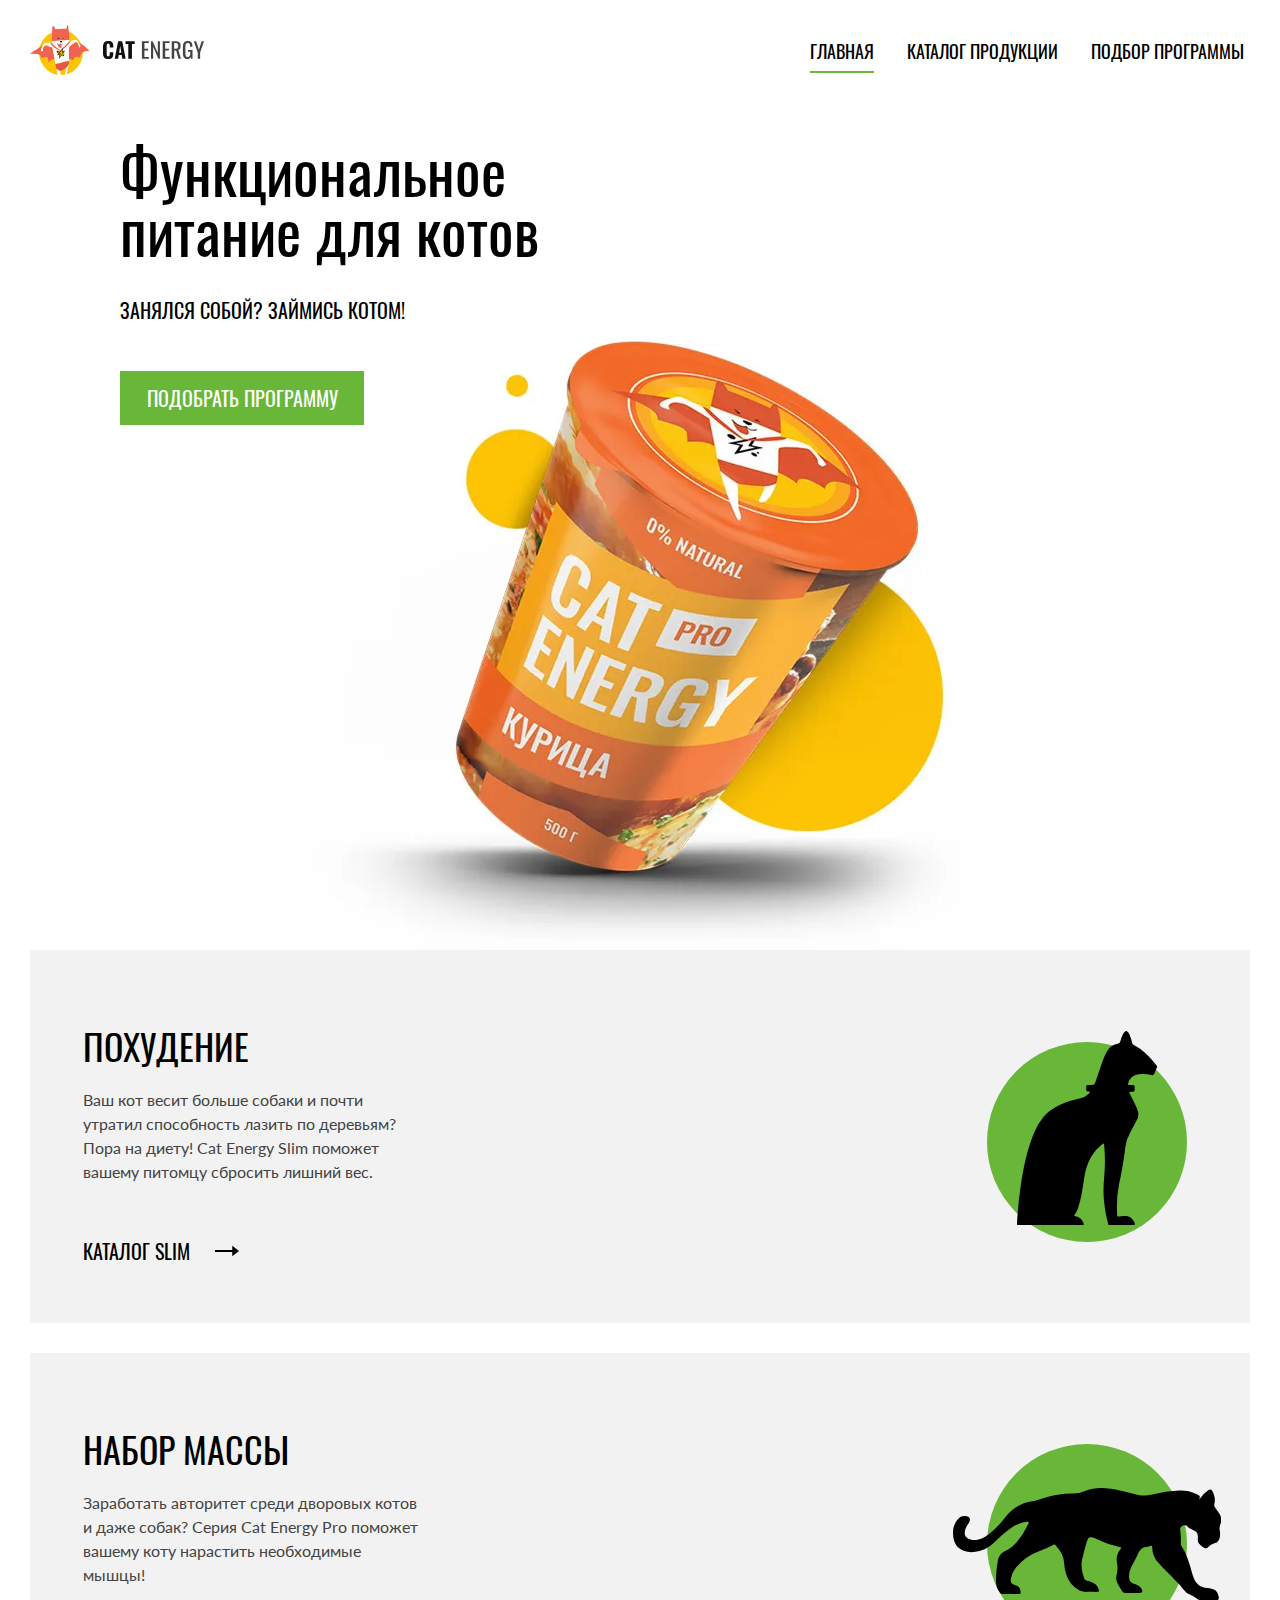
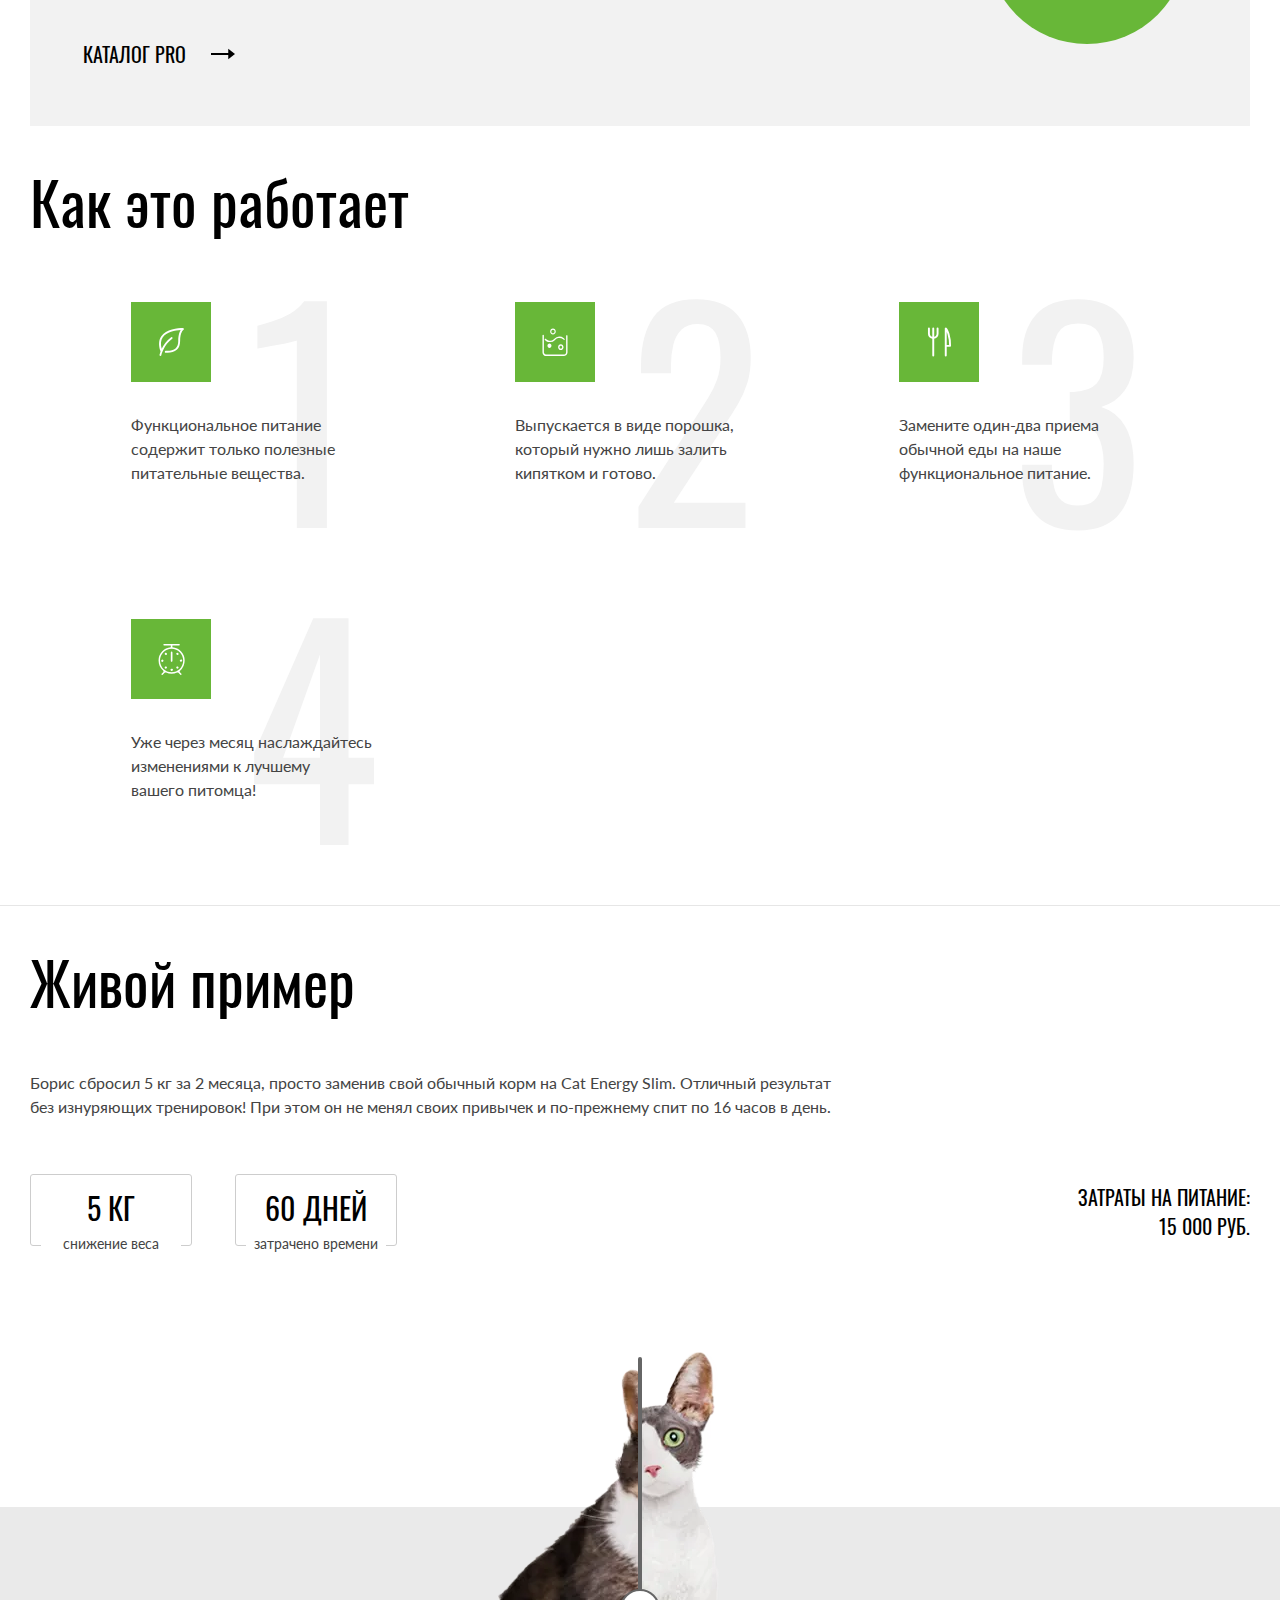
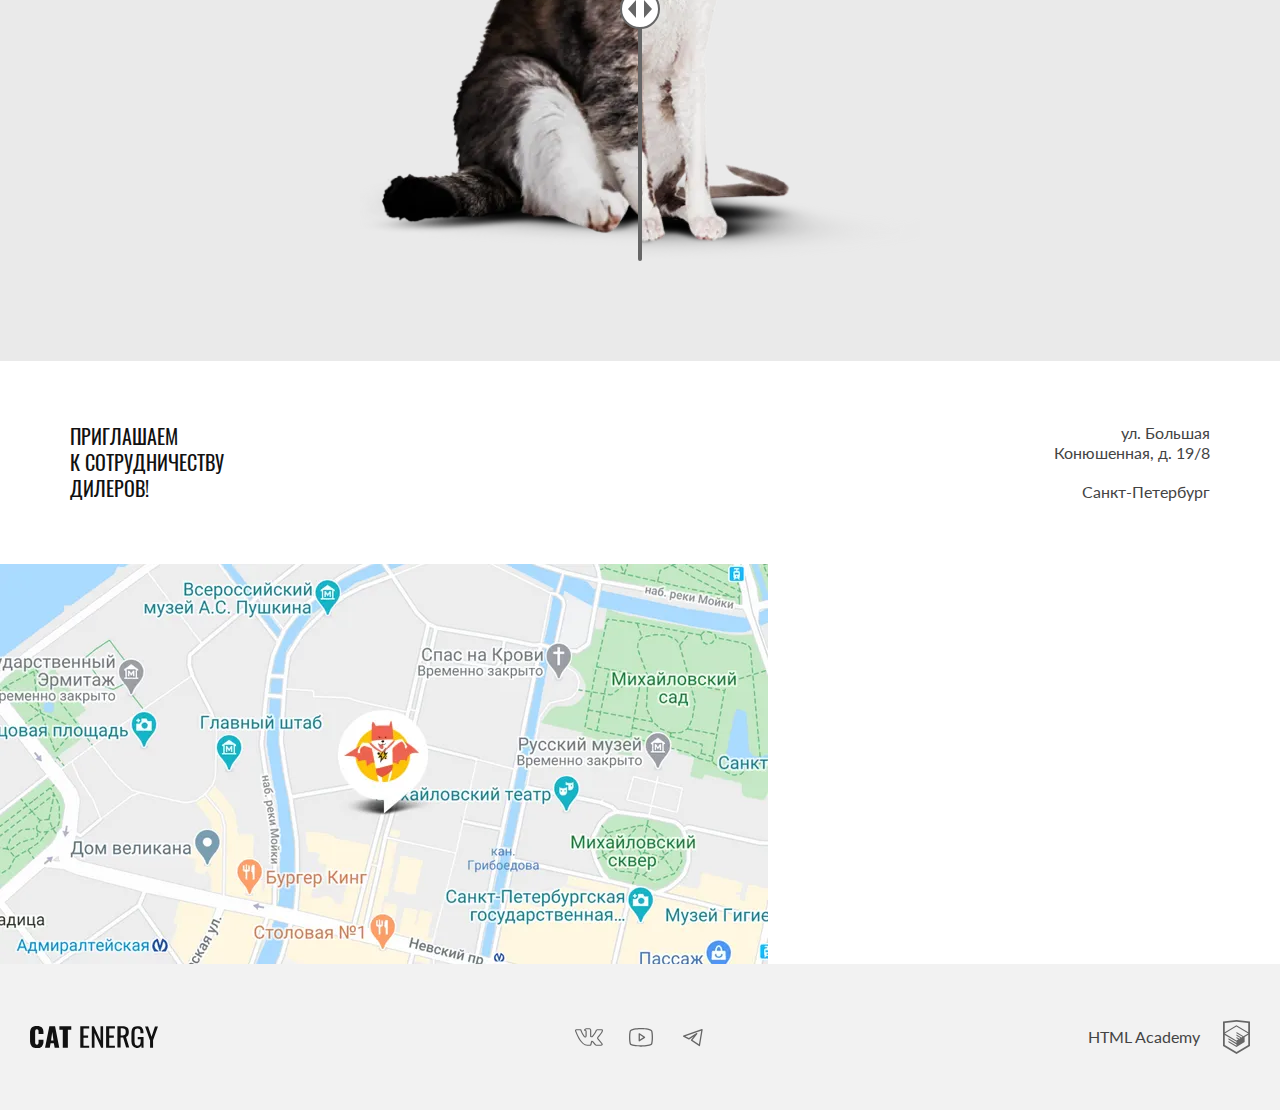
==== commit 93932702: "Deploying to gh-pages from @ KatiShalmina/2462395-cat-energy-32@6a16cd46884bd98d7a531436e75c55c7f7c7" ====
--- a/index.html
+++ b/index.html
@@ -1 +1 @@
-<!DOCTYPE html><html class="page" lang="ru"><head><meta charset="UTF-8"><link rel="preload" href="/fonts/lato/Lato-Regular.woff2" as="font"><link rel="preload" href="/fonts/oswald/oswaldregular.woff2" as="font"><title>Кэт энерджи</title><meta name="viewport" content="width=device-width,initial-scale=1"><link rel="stylesheet" href="styles/styles.css"><link rel="icon" href="favicon.ico" sizes="32x32"><link rel="icon" href="favicons/favicon-152.svg" type="image/svg+xml"><link rel="apple-touch-icon" href="favicons/apple-touch-icon.png" type="image/png"><script src="scripts/index.js" defer="defer"></script></head><body class="page__body"><header class="main-header"><div class="main-header__wrapper section-wrapper"><div class="main-header__logo-wrapper"><a class="main-header__logo logo" href="index.html" aria-current="page"><picture><source media="(min-width: 1440px)" srcset="images/logo-trademark-desktop.svg" width="70" height="59" type="image/svg+xml"><source media="(min-width: 768px)" srcset="images/logo-trademark-tablet.svg" width="60" height="50" type="image/svg+xml"><img class="logo__trademark" src="images/logo-trademark-mobile.svg" width="33" height="38" alt="Логотип компании"></picture><picture><source media="(min-width: 768px)" srcset="images/logo-caption-tablet.svg" width="101" height="18" type="image/svg+xml"><img class="logo__caption" src="images/logo-caption-mobile.svg" width="101" height="18" alt="Кэт энерджи."></picture></a><button class="main-header__navigation-toggle burger-button main-header__navigation-toggle--nojs" type="button"><span class="visually-hidden">Открыть меню.</span></button></div><nav class="main-header__navigation main-nav"><ul class="main-nav__list main-nav__list--nojs"><li class="main-nav__item"><a class="main-nav__link main-nav__link--current" href="index.html" aria-current="page">Главная</a></li><li class="main-nav__item"><a class="main-nav__link" href="catalog.html">Каталог продукции</a></li><li class="main-nav__item"><a class="main-nav__link" href="#">Подбор программы</a></li></ul></nav></div></header><main class="main-container"><section class="hero"><div class="hero__wrapper section-wrapper"><h1 class="hero__title page-title page-title--accent">Функциональное питание для котов</h1><p class="hero__slogan">Занялся собой? Займись котом!</p><div class="hero__picture-wrapper"><picture><source width="552" height="499" type="image/webp" media="(min-width: 1440px)" srcset="images/main-photo-desktop@1x.webp, images/main-photo-desktop@2x.webp 2x"><source width="709" height="609" type="image/webp" media="(min-width: 768px)" srcset="images/main-photo-tablet@1x.webp, images/main-photo-tablet@2x.webp 2x"><source width="280" height="270" type="image/webp" srcset="images/main-photo-mobile@1x.webp, images/main-photo-mobile@2x.webp 2x"><source width="552" height="499" type="image/png" media="(min-width: 1440px)" srcset="images/main-photo-desktop@1x.png, images/main-photo-desktop@2x.png 2x"><source width="709" height="609" type="image/png" media="(min-width: 768px)" srcset="images/main-photo-tablet@1x.png, images/main-photo-tablet@2x.png 2x"><img class="hero__img" src="images/main-photo-mobile@1x.png" srcset="images/main-photo-mobile@2x.png 2x" width="280" height="270" alt="Cat energy Pro 500 грамм с курицей."></picture></div><a class="hero__button button button--primary" href="#">Подобрать программу</a></div></section><section class="diet section-wrapper"><h2 class="visually-hidden">Режимы питания</h2><div class="diet__food-line food-line food-line--lose"><h3 class="food-line__title">Похудение</h3><p class="food-line__description">Ваш кот весит больше собаки и почти утратил способность лазить по деревьям? Пора на диету! Cat Energy Slim поможет вашему питомцу сбросить лишний вес.</p><a class="food-line__button button button--secondary" href="#">Каталог Slim</a></div><div class="diet__food-line food-line food-line--gain"><h3 class="food-line__title">Набор массы</h3><p class="food-line__description">Заработать авторитет среди дворовых котов и даже собак? Серия Cat Energy Pro поможет вашему коту нарастить необходимые мышцы!</p><a class="food-line__button button button--secondary" href="#">Каталог Pro</a></div></section><section class="function section-wrapper"><h2 class="function__title section-title">Как это работает</h2><ul class="function__list"><li class="function__item function__item--healthy"><p class="function__description">Функциональное питание содержит только полезные питательные вещества.</p></li><li class="function__item function__item--easy"><p class="function__description">Выпускается в виде порошка, который нужно лишь залить кипятком и готово.</p></li><li class="function__item function__item--safe"><p class="function__description">Замените один-два приема обычной еды на наше функциональное питание.</p></li><li class="function__item function__item--fast"><p class="function__description">Уже через месяц наслаждайтесь изменениями к лучшему<br>вашего питомца!</p></li></ul></section><section class="example"><div class="example__wrapper section-wrapper"><div class="example__text-wrapper"><h2 class="example__title section-title">Живой пример</h2><p class="example__description">Борис сбросил 5 кг за 2 месяца, просто заменив свой обычный корм на Cat Energy Slim. Отличный результат<br>без изнуряющих тренировок! При этом он не менял своих привычек и по-прежнему спит по 16 часов в день.</p><div class="example__statistics statistics"><dl class="statistics__list"><div class="statistics__item"><dt class="statistics__data">5 кг</dt><dd class="statistics__definition">снижение веса</dd></div><div class="statistics__item"><dt class="statistics__data">60 дней</dt><dd class="statistics__definition">затрачено времени</dd></div></dl><p class="statistics__data statistics__data--total"><span>затраты на питание:</span> <span>15 000 руб.</span></p></div></div><div class="example__slider cat-slider"><div class="cat-slider__wrapper"><picture><source width="560" height="512" type="image/webp" media="(min-width: 768px)" srcset="images/slider-fat-tablet@1x.webp, images/slider-fat-tablet@2x.webp 2x"><source width="280" height="256" type="image/webp" srcset="images/slider-fat-mobile@1x.webp, images/slider-fat-mobile@2x.webp 2x"><source width="560" height="512" type="image/png" media="(min-width: 768px)" srcset="images/slider-fat-tablet@1x.png, images/slider-fat-tablet@2x.png 2x"><img class="cat-slider__image cat-slider__image--fat" loading="lazy" src="images/slider-fat-mobile@1x.png" srcset="images/slider-fat-mobile@2x.png 2x" width="280" height="256" alt="Кот с избыточным весом."></picture></div><div class="cat-slider__wrapper"><picture><source width="560" height="512" type="image/webp" media="(min-width: 768px)" srcset="images/slider-skinny-tablet@1x.webp, images/slider-skinny-tablet@2x.webp 2x"><source width="280" height="256" type="image/webp" srcset="images/slider-skinny-mobile@1x.webp, images/slider-skinny-mobile@2x.webp 2x"><source width="560" height="512" type="image/png" media="(min-width: 768px)" srcset="images/slider-skinny-tablet@1x.png, images/slider-skinny-tablet@2x.png 2x"><img class="cat-slider__image cat-slider__image--skinny" loading="lazy" src="images/slider-skinny-mobile@1x.png" srcset="images/slider-skinny-mobile@2x.png 2x" width="280" height="256" alt="Болезненно худой кот."></picture></div><button class="cat-slider__toggle" type="button"><span class="visually-hidden">Изменить внешний вид кота.</span></button></div></div></section><section class="contacts"><h2 class="visually-hidden">Контакты</h2><div class="contacts__text-wrapper"><p class="contacts__message">Приглашаем<br>к сотрудничеству дилеров!</p><address class="contacts__address address"><p class="address__street">ул. Большая Конюшенная, д. 19/8</p><p class="address__city">Санкт-Петербург</p></address></div><div class="contacts__map map"><iframe src="https://www.google.com/maps/embed?pb=!1m18!1m12!1m3!1d1998.6037876728562!2d30.32047247805024!3d59.93871647491518!2m3!1f0!2f0!3f0!3m2!1i1024!2i768!4f13.1!3m3!1m2!1s0x4696310fca145cc1%3A0x42b32648d8238007!2sBolshaya%20Konyushennaya%20St%2C%2019%2F8%2C%20Sankt-Peterburg%2C%20Russia%2C%20191186!5e0!3m2!1sen!2ses!4v1725396123360!5m2!1sen!2ses" width="320" height="362" loading="lazy" title="Карта с локацией компании" referrerpolicy="no-referrer-when-downgrade"></iframe><noscript><picture><source width="1440" height="400" type="image/webp" media="(min-width: 1440px)" srcset="images/map-desktop@1x.webp, images/map-desktop@2x.webp 2x"><source width="768" height="400" type="image/webp" media="(min-width: 768px)" srcset="images/map-tablet@1x.webp, images/map-tablet@2x.webp 2x"><source width="320" height="365" type="image/webp" srcset="images/map-mobile@1x.webp, images/map-mobile@2x.webp 2x"><source width="1440" height="400" type="image/png" media="(min-width: 1440px)" srcset="images/map-desktop@1x.png, images/map-desktop@2x.png 2x"><source width="768" height="400" type="image/png" media="(min-width: 768px)" srcset="images/map-tablet@1x.png, images/map-tablet@2x.png 2x"><img class="map__image" loading="lazy" src="images/map-mobile@1x.png" srcset="images/map-mobile@2x.png 2x" width="320" height="362" alt="Карта с локацией компании."></picture></noscript></div></section></main><footer class="main-footer"><div class="main-footer__wrapper section-wrapper"><a class="main-footer__logo logo" href="index.html" aria-current="page"><img class="main-footer__logo-caption" src="images/logo-caption-mobile.svg" width="128" height="24" alt="Логотип компании Кэт энерджи."></a><ul class="main-footer__social-list social"><li class="social__item"><a class="social__link social__link--vk" href="https://vk.com/htmlacademy"><span class="visually-hidden">Перейти во ВКонтакте.</span></a></li><li class="social__item"><a class="social__link social__link--youtube" href="https://www.youtube.com/user/htmlacademyru"><span class="visually-hidden">Перейти в YouTube.</span></a></li><li class="social__item"><a class="social__link social__link--telegram" href="https://t.me/htmlacademy"><span class="visually-hidden">Перейти в Telegram.</span></a></li></ul><a class="main-footer__developer-link developer" href="https://htmlacademy.ru/intensive/adaptive">HTML Academy <span class="visually-hidden">Перейти на интенсивный курс по адаптивной вёрстке и автоматизации на сайте HTML Academy.</span></a></div></footer><script src="script.js"></script></body></html>+<!DOCTYPE html><html class="page" lang="ru"><head><meta charset="UTF-8"><link rel="preload" href="/fonts/lato/Lato-Regular.woff2" as="font"><link rel="preload" href="/fonts/oswald/oswaldregular.woff2" as="font"><title>Кэт энерджи</title><meta name="viewport" content="width=device-width,initial-scale=1"><link rel="stylesheet" href="styles/styles.css"><link rel="icon" href="favicon.ico" sizes="32x32"><link rel="icon" href="favicons/favicon-152.svg" type="image/svg+xml"><link rel="apple-touch-icon" href="favicons/apple-touch-icon.png" type="image/png"><script src="scripts/index.js" defer="defer"></script></head><body class="page__body"><header class="main-header"><div class="main-header__wrapper section-wrapper"><div class="main-header__logo-wrapper"><a class="main-header__logo logo" href="index.html" aria-current="page"><picture><source media="(min-width: 1440px)" srcset="images/logo-trademark-desktop.svg" width="70" height="59" type="image/svg+xml"><source media="(min-width: 768px)" srcset="images/logo-trademark-tablet.svg" width="60" height="50" type="image/svg+xml"><img class="logo__trademark" src="images/logo-trademark-mobile.svg" width="33" height="38" alt="Логотип компании"></picture><picture><source media="(min-width: 768px)" srcset="images/logo-caption-tablet.svg" width="101" height="18" type="image/svg+xml"><img class="logo__caption" src="images/logo-caption-mobile.svg" width="101" height="18" alt="Кэт энерджи."></picture></a><button class="main-header__navigation-toggle burger-button main-header__navigation-toggle--nojs" type="button"><span class="visually-hidden">Открыть меню.</span></button></div><nav class="main-header__navigation main-nav"><ul class="main-nav__list main-nav__list--nojs"><li class="main-nav__item"><a class="main-nav__link main-nav__link--current" href="index.html" aria-current="page">Главная</a></li><li class="main-nav__item"><a class="main-nav__link" href="catalog.html">Каталог продукции</a></li><li class="main-nav__item"><a class="main-nav__link" href="#">Подбор программы</a></li></ul></nav></div></header><main class="main-container"><section class="hero"><div class="hero__wrapper section-wrapper"><h1 class="hero__title page-title page-title--accent">Функциональное питание для котов</h1><p class="hero__slogan">Занялся собой? Займись котом!</p><div class="hero__picture-wrapper"><picture><source width="552" height="499" type="image/webp" media="(min-width: 1440px)" srcset="images/main-photo-desktop@1x.webp, images/main-photo-desktop@2x.webp 2x"><source width="709" height="609" type="image/webp" media="(min-width: 768px)" srcset="images/main-photo-tablet@1x.webp, images/main-photo-tablet@2x.webp 2x"><source width="280" height="270" type="image/webp" srcset="images/main-photo-mobile@1x.webp, images/main-photo-mobile@2x.webp 2x"><source width="552" height="499" type="image/png" media="(min-width: 1440px)" srcset="images/main-photo-desktop@1x.png, images/main-photo-desktop@2x.png 2x"><source width="709" height="609" type="image/png" media="(min-width: 768px)" srcset="images/main-photo-tablet@1x.png, images/main-photo-tablet@2x.png 2x"><img class="hero__img" src="images/main-photo-mobile@1x.png" srcset="images/main-photo-mobile@2x.png 2x" width="280" height="270" alt="Cat energy Pro 500 грамм с курицей."></picture></div><a class="hero__button button button--primary" href="#">Подобрать программу</a></div></section><section class="diet section-wrapper"><h2 class="visually-hidden">Режимы питания</h2><div class="diet__food-line food-line food-line--lose"><h3 class="food-line__title">Похудение</h3><p class="food-line__description">Ваш кот весит больше собаки и почти утратил способность лазить по деревьям? Пора на диету! Cat Energy Slim поможет вашему питомцу сбросить лишний вес.</p><a class="food-line__button button button--secondary" href="#">Каталог Slim</a></div><div class="diet__food-line food-line food-line--gain"><h3 class="food-line__title">Набор массы</h3><p class="food-line__description">Заработать авторитет среди дворовых котов и даже собак? Серия Cat Energy Pro поможет вашему коту нарастить необходимые мышцы!</p><a class="food-line__button button button--secondary" href="#">Каталог Pro</a></div></section><section class="function section-wrapper"><h2 class="function__title section-title">Как это работает</h2><ul class="function__list"><li class="function__item function__item--healthy"><p class="function__description">Функциональное питание содержит только полезные питательные вещества.</p></li><li class="function__item function__item--easy"><p class="function__description">Выпускается в виде порошка, который нужно лишь залить кипятком и готово.</p></li><li class="function__item function__item--safe"><p class="function__description">Замените один-два приема обычной еды на наше функциональное питание.</p></li><li class="function__item function__item--fast"><p class="function__description">Уже через месяц наслаждайтесь изменениями к лучшему<br>вашего питомца!</p></li></ul></section><section class="example"><div class="example__wrapper section-wrapper"><div class="example__text-wrapper"><h2 class="example__title section-title">Живой пример</h2><p class="example__description">Борис сбросил 5 кг за 2 месяца, просто заменив свой обычный корм на Cat Energy Slim. Отличный результат<br>без изнуряющих тренировок! При этом он не менял своих привычек и по-прежнему спит по 16 часов в день.</p><div class="example__statistics statistics"><dl class="statistics__list"><div class="statistics__item"><dt class="statistics__data">5 кг</dt><dd class="statistics__definition">снижение веса</dd></div><div class="statistics__item"><dt class="statistics__data">60 дней</dt><dd class="statistics__definition">затрачено времени</dd></div></dl><p class="statistics__data statistics__data--total"><span>затраты на питание:</span> <span>15 000 руб.</span></p></div></div><div class="example__slider cat-slider"><div class="cat-slider__wrapper"><picture><source width="560" height="512" type="image/webp" media="(min-width: 768px)" srcset="images/slider-fat-tablet@1x.webp, images/slider-fat-tablet@2x.webp 2x"><source width="280" height="256" type="image/webp" srcset="images/slider-fat-mobile@1x.webp, images/slider-fat-mobile@2x.webp 2x"><source width="560" height="512" type="image/png" media="(min-width: 768px)" srcset="images/slider-fat-tablet@1x.png, images/slider-fat-tablet@2x.png 2x"><img class="cat-slider__image cat-slider__image--fat" loading="lazy" src="images/slider-fat-mobile@1x.png" srcset="images/slider-fat-mobile@2x.png 2x" width="280" height="256" alt="Кот с избыточным весом."></picture></div><div class="cat-slider__wrapper"><picture><source width="560" height="512" type="image/webp" media="(min-width: 768px)" srcset="images/slider-skinny-tablet@1x.webp, images/slider-skinny-tablet@2x.webp 2x"><source width="280" height="256" type="image/webp" srcset="images/slider-skinny-mobile@1x.webp, images/slider-skinny-mobile@2x.webp 2x"><source width="560" height="512" type="image/png" media="(min-width: 768px)" srcset="images/slider-skinny-tablet@1x.png, images/slider-skinny-tablet@2x.png 2x"><img class="cat-slider__image cat-slider__image--skinny" loading="lazy" src="images/slider-skinny-mobile@1x.png" srcset="images/slider-skinny-mobile@2x.png 2x" width="280" height="256" alt="Болезненно худой кот."></picture></div><button class="cat-slider__toggle" type="button"><span class="visually-hidden">Изменить внешний вид кота.</span></button></div></div></section><section class="contacts"><h2 class="visually-hidden">Контакты</h2><div class="contacts__text-wrapper"><p class="contacts__message">Приглашаем<br>к сотрудничеству дилеров!</p><address class="contacts__address address"><p class="address__street">ул. Большая Конюшенная, д. 19/8</p><p class="address__city">Санкт-Петербург</p></address></div><div class="contacts__map map"><iframe src="https://www.google.com/maps/embed?pb=!1m18!1m12!1m3!1d1998.6037876728562!2d30.32047247805024!3d59.93871647491518!2m3!1f0!2f0!3f0!3m2!1i1024!2i768!4f13.1!3m3!1m2!1s0x4696310fca145cc1%3A0x42b32648d8238007!2sBolshaya%20Konyushennaya%20St%2C%2019%2F8%2C%20Sankt-Peterburg%2C%20Russia%2C%20191186!5e0!3m2!1sen!2ses!4v1725396123360!5m2!1sen!2ses" width="320" height="362" loading="lazy" title="Карта с локацией компании" referrerpolicy="no-referrer-when-downgrade"></iframe><picture><source width="1440" height="400" type="image/webp" media="(min-width: 1440px)" srcset="images/map-desktop@1x.webp, images/map-desktop@2x.webp 2x"><source width="768" height="400" type="image/webp" media="(min-width: 768px)" srcset="images/map-tablet@1x.webp, images/map-tablet@2x.webp 2x"><source width="320" height="365" type="image/webp" srcset="images/map-mobile@1x.webp, images/map-mobile@2x.webp 2x"><source width="1440" height="400" type="image/png" media="(min-width: 1440px)" srcset="images/map-desktop@1x.png, images/map-desktop@2x.png 2x"><source width="768" height="400" type="image/png" media="(min-width: 768px)" srcset="images/map-tablet@1x.png, images/map-tablet@2x.png 2x"><img class="map__image" loading="lazy" src="images/map-mobile@1x.png" srcset="images/map-mobile@2x.png 2x" width="320" height="362" alt="Карта с локацией компании."></picture></div></section></main><footer class="main-footer"><div class="main-footer__wrapper section-wrapper"><a class="main-footer__logo logo" href="index.html" aria-current="page"><img class="main-footer__logo-caption" src="images/logo-caption-mobile.svg" width="128" height="24" alt="Логотип компании Кэт энерджи."></a><ul class="main-footer__social-list social"><li class="social__item"><a class="social__link social__link--vk" href="https://vk.com/htmlacademy"><span class="visually-hidden">Перейти во ВКонтакте.</span></a></li><li class="social__item"><a class="social__link social__link--youtube" href="https://www.youtube.com/user/htmlacademyru"><span class="visually-hidden">Перейти в YouTube.</span></a></li><li class="social__item"><a class="social__link social__link--telegram" href="https://t.me/htmlacademy"><span class="visually-hidden">Перейти в Telegram.</span></a></li></ul><a class="main-footer__developer-link developer" href="https://htmlacademy.ru/intensive/adaptive">HTML Academy <span class="visually-hidden">Перейти на интенсивный курс по адаптивной вёрстке и автоматизации на сайте HTML Academy.</span></a></div></footer><script src="script.js"></script></body></html>--- a/styles/styles.css
+++ b/styles/styles.css
@@ -1 +1 @@
-@font-face{font-family:Lato;font-weight:400;font-style:normal;src:url(../fonts/lato/Lato-Regular.woff2)format("woff2");font-display:swap}@font-face{font-family:Oswald;font-weight:400;font-style:normal;src:url(../fonts/oswald/oswaldregular.woff2)format("woff2");font-display:swap}*,:before,:after{box-sizing:border-box}img{object-fit:contain;max-width:100%;height:auto}a{text-decoration:none}.visually-hidden{clip:rect(0 0 0 0);border:0;width:1px;height:1px;margin:-1px;padding:0;position:absolute;overflow:hidden}@media (width>=1440px){.section-wrapper{max-width:1220px;margin:0 auto}}.page{height:100%}.page__body{color:#444;background-color:#fff;flex-direction:column;min-width:320px;min-height:100%;margin:0;font-family:Lato,sans-serif;font-size:14px;line-height:18px;display:flex}@media (width>=768px){.page__body{font-size:16px;line-height:24px}}.button{color:#000;text-align:center;text-transform:uppercase;border:none;padding:10px;font-family:Oswald;font-size:16px;font-weight:400;line-height:20px;display:block}.button--primary{color:#fff;background-color:#68b738;transition:background-color .4s,color .4s}.button--primary:hover,.button--primary:focus-visible,.button--primary:active{background-color:#5eaa2f}.button--primary:active{color:#ffffff4d}.button--secondary{background-color:#f2f2f2}.button--show-more{color:#444;transition:background-color .4s,color .4s}.button--show-more:hover,.button--show-more:focus-visible,.button--show-more:active{background-color:#ebebeb}.button--show-more:active{color:#4444444d}@media (width>=768px){.main-header__wrapper{justify-content:space-between;padding:25px 34px 0 30px;display:flex}}@media (width>=1440px){.main-header__wrapper{padding:55px 0 0}}.main-header__logo-wrapper{align-items:center;margin-bottom:auto;padding:13px 20px 14px;display:flex}@media (width>=768px){.main-header__logo-wrapper{padding:0}}.main-header__logo-wrapper--catalog{border-bottom:1px solid #d9d9d9;padding:15px 20px 12px}@media (width>=768px){.main-header__logo-wrapper--catalog{border-bottom:0;padding:0}}.main-header__logo .logo__caption{margin-left:56px}@media (width>=768px){.main-header__logo .logo__caption{margin-left:13px}}.main-header__navigation-toggle{margin-left:auto;display:block}@media (width>=768px){.main-header__navigation-toggle{display:none}}.main-header__navigation-toggle--nojs{display:none}.logo{justify-content:center;align-items:center;transition:opacity .4s;display:flex}.logo:hover,.logo:focus-visible{opacity:.8}.logo:active{opacity:.6}.logo__trademark,.logo__caption{display:block}@media (width>=1440px){.logo__caption{width:118px;height:21px}}.logo__caption--catalog{height:20px}@media (width>=768px){.logo__caption--catalog{height:18px}}@media (width>=1440px){.logo__caption--catalog{height:21px}}.main-nav{position:relative}.main-nav__list{margin:0;padding:0;list-style:none;display:none}@media (width>=768px){.main-nav__list{flex-wrap:wrap;gap:33px;width:436px;display:flex}}@media (width>=1440px){.main-nav__list{width:477px}}@media (width<=767px){.main-nav__list--nojs{display:block}.main-nav__list--open{z-index:1;background-color:#fff;display:block;position:absolute;top:0;left:0;right:0}}.main-nav__link{color:#000;text-align:center;text-transform:uppercase;border-top:1px solid #e6e6e6;padding:22px 0 23px;font-family:Oswald;font-size:20px;font-weight:400;line-height:20px;transition:opacity .4s;display:block;position:relative}.main-nav__link:hover,.main-nav__link:focus-visible{opacity:.6}.main-nav__link:active{opacity:.3}@media (width>=768px){.main-nav__link{border:none;padding:14px 0 12px;font-size:18px;line-height:24px}}@media (width>=1440px){.main-nav__link{color:#fff;padding:16px 0 10px;font-size:20px;line-height:30px}.main-nav__link--catalog{color:#000}}@media (width>=768px){.main-nav__link--current:after{content:"";background-color:#68b738;height:2px;position:absolute;bottom:2px;left:0;right:0}}@media (width>=1440px){.main-nav__link--current:after{background-color:#fff}}.main-nav__link--catalog.main-nav__link--current:after{background-color:#68b738}.burger-button{cursor:pointer;background-color:#0000;background-image:url(../icons/stack.svg#burger-button);background-position:50%;background-repeat:no-repeat;border:none;width:24px;height:24px;transition:opacity .4s}.burger-button:hover,.burger-button:focus-visible{opacity:.6}.burger-button:active{opacity:.3}.burger-button--close{background-image:url(../icons/stack.svg#burger-button-close);width:18px;height:18px}.main-container{flex-grow:1}.page-title{color:#000;font-family:Oswald;font-size:36px;font-weight:400;line-height:36px}@media (width>=768px){.page-title{font-size:60px;line-height:60px}}.page-title--accent{color:#fff;text-align:center}@media (width>=768px){.page-title--accent{color:#000;text-align:start}}.section-title{color:#000;font-family:Oswald;font-size:36px;font-weight:400;line-height:40px}@media (width>=768px){.section-title{font-size:60px;line-height:60px}}.hero{background-color:#68b738;background-image:-webkit-linear-gradient(#68b738d9 60%,#fff 60%),-webkit-image-set(url(../images/background-cat-mobile@1x.webp) 1x type("image/webp"),url(../images/background-cat-mobile@2x.webp) 2x type("image/webp"),url(../images/background-cat-mobile@1x.jpg) 1x type("image/jpeg"),url(../images/background-cat-mobile@2x.jpg) 2x type("image/jpeg")),-webkit-linear-gradient(90deg,#4e4e53,#454449);background-image:linear-gradient(#68b738d9 60%,#fff 60%),image-set("../images/background-cat-mobile@1x.webp" 1x type("image/webp"),"../images/background-cat-mobile@2x.webp" 2x type("image/webp"),"../images/background-cat-mobile@1x.jpg" 1x type("image/jpeg"),"../images/background-cat-mobile@2x.jpg" 2x type("image/jpeg")),linear-gradient(90deg,#4e4e53,#454449);background-position:top;background-repeat:no-repeat}@media (width>=768px){.hero{background-color:#fff;background-image:none}}@media (width>=1440px){.hero{background-color:#0000}.hero:after{z-index:-1;content:"";background-image:-webkit-linear-gradient(#68b738d9,#68b738d9),-webkit-image-set(url(../images/background-cat-desktop@1x.webp) 1x type("image/webp"),url(../images/background-cat-desktop@2x.webp) 2x type("image/webp"),url(../images/background-cat-desktop@1x.jpg) 1x type("image/jpeg"),url(../images/background-cat-desktop@2x.jpg) 2x type("image/jpeg")),-webkit-linear-gradient(#4d4e52,#424045);background-image:linear-gradient(#68b738d9,#68b738d9),image-set("../images/background-cat-desktop@1x.webp" 1x type("image/webp"),"../images/background-cat-desktop@2x.webp" 2x type("image/webp"),"../images/background-cat-desktop@1x.jpg" 1x type("image/jpeg"),"../images/background-cat-desktop@2x.jpg" 2x type("image/jpeg")),linear-gradient(#4d4e52,#424045);background-repeat:no-repeat;width:50%;height:694px;display:block;position:absolute;top:0;left:50%;right:0}}@media (width>=2077px){.hero:after{background-position:100%}}.hero__wrapper{padding:27px 20px 20px;position:relative}@media (width>=768px){.hero__wrapper{padding:65px 30px 0}}@media (width>=1440px){.hero__wrapper{grid-template-columns:447px auto;place-items:start;padding:29px 0 52px;display:grid}}.hero__title{margin:0 0 25px}@media (width>=768px){.hero__title{width:500px;margin:0 0 40px 90px}}@media (width>=1440px){.hero__title{grid-area:1/1/2/2;margin:81px 0 40px 80px}}.hero__slogan{color:#fff;text-align:center;text-transform:uppercase;margin:0 0 29px;font-family:Oswald;font-size:14px;font-weight:400;line-height:14px}@media (width>=768px){.hero__slogan{color:#000;text-align:start;margin:0 0 21px 90px;font-size:20px;line-height:20px}}@media (width>=1440px){.hero__slogan{grid-area:2/1/3/2;margin:0 0 52px 80px}}.hero__img{margin:0 auto 3px;display:block}@media (width>=768px){.hero__img{margin-bottom:0}.hero__button{width:244px;padding:14px;font-size:20px;line-height:26px;position:absolute;bottom:525px;left:120px}}@media (width>=1440px){.hero__button{grid-area:3/1/4/2;margin:0 0 132px 80px;position:static}.hero__picture-wrapper{grid-area:1/2/4/3}}.diet{flex-flow:column wrap;gap:20px;padding:0 20px;display:flex}@media (width>=768px){.diet{gap:30px;padding:0 30px}}@media (width>=1440px){.diet{flex-direction:row;gap:80px;padding:82px 0 0}}.food-line{background-color:#f2f2f2;padding:31px 33px 13px 20px}@media (width>=768px){.food-line{padding:78px 29px 52px 53px}}@media (width>=1440px){.food-line{width:570px;padding:77px 61px 54px 52px}}.food-line__title{color:#000;text-transform:uppercase;margin:0 0 29px 70px;font-family:Oswald;font-size:24px;font-weight:400;line-height:37px}@media (width>=768px){.food-line__title{margin:0 0 24px;font-size:36px;line-height:36px}}@media (width>=1440px){.food-line__title{margin:0 0 73px 162px}}.food-line__description{border-bottom:1px solid #d9d9d9;margin:0 0 10px;padding-bottom:22px}@media (width>=768px){.food-line__description{border:none;max-width:340px;margin-bottom:25px}}@media (width>=1440px){.food-line__description{min-width:457px;margin-bottom:0}}.food-line--lose{background-image:url(../icons/stack.svg#background-cat-slim);background-position:20px 21px;background-repeat:no-repeat;background-size:50px 53px}@media (width>=768px){.food-line--lose{background-position:right 63px center;background-size:200px 211px}}@media (width>=1440px){.food-line--lose{background-position:52px 41px;background-size:100px 106px}}.food-line--gain{background-image:url(../icons/stack.svg#background-cat-pro);background-position:13px 24px;background-repeat:no-repeat;background-size:67px 50px}@media (width>=768px){.food-line--gain{background-position:right 29px top 91px;background-size:268px 200px}}@media (width>=1440px){.food-line--gain{background-position:33px 47px;background-size:134px 100px}}.food-line__button{align-items:center;padding:5px 0;line-height:16px;transition:opacity .4s;display:flex}.food-line__button:hover,.food-line__button:focus-visible{opacity:1}.food-line__button:active{opacity:.3}@media (width>=768px){.food-line__button{width:-moz-fit-content;width:fit-content;font-size:20px;line-height:30px}}.food-line__button:after{content:"";transform-origin:0;background-image:url(../icons/stack.svg#arrow-button);background-position:0;background-repeat:no-repeat;background-size:24px 12px;width:32px;height:24px;margin-left:15px;transition:transform .4s}@media (width>=768px){.food-line__button:after{margin-left:25px}}.food-line__button:hover:after,.food-lite__button:active:after{transform:scaleX(1.3)}.function{padding:20px 20px 49px}@media (width>=768px){.function{padding:45px 30px 0}}@media (width>=1440px){.function{padding:71px 0 0}}.function__title{margin:0 0 39px}@media (width>=768px){.function__title{margin-bottom:71px}}@media (width>=1440px){.function__title{margin-bottom:72px}}.function__list{gap:20px;margin:0;padding:0;list-style:none;display:grid}@media (width>=768px){.function__list{counter-reset:counter;grid-template-columns:repeat(auto-fit,250px);gap:31px 134px}}@media (width>=1440px){.function__list{column-gap:73px;width:1220px}}.function__item{align-items:center;gap:20px;display:flex;position:relative}@media (width>=768px){.function__item{counter-increment:counter;flex-direction:column;align-items:start;gap:31px}.function__item:after{content:counter(counter);z-index:-1;color:#f2f2f2;font-family:Oswald,sans-serif;font-size:280px;line-height:280px;position:absolute;top:-40px;left:112px}.function__item--healthy:after{left:118px}}.function__item:before{content:"";background-color:#68b738;background-position:50%;background-repeat:no-repeat;flex-shrink:0;width:60px;height:60px}@media (width>=768px){.function__item:before{width:80px;height:80px}}.function__item--healthy:before{background-image:url(../icons/stack.svg#leaf-icon);background-size:30px 32px}.function__item--easy:before{background-image:url(../icons/stack.svg#glass-icon);background-size:26px 29px}.function__item--safe:before{background-image:url(../icons/stack.svg#cutlery-icon);background-size:25px 30px}.function__item--fast:before{background-image:url(../icons/stack.svg#clock-icon);background-size:27px 31px}.function__description{margin:0}@media (width>=768px){.function__description{max-width:245px;margin-bottom:103px}}@media (width<=767px){.function__description br{display:none}}.example{background-color:#eaeaea}@media (width>=768px){.example{background-image:linear-gradient(#fff 57%,#eaeaea 57%)}}@media (width>=1440px){.example{background-image:linear-gradient(#fff 28%,#eaeaea 28%)}}.example__wrapper{padding:25px 20px 41px}@media (width>=768px){.example__wrapper{border-top:1px solid #e6e6e6;padding:45px 30px 100px}}@media (width>=1440px){.example__wrapper{border-top:none;justify-content:space-between;align-items:center;padding:22px 0 73px;display:flex}}.example__title{margin:0 0 40px}@media (width>=768px){.example__title{margin-bottom:60px}}@media (width>=1440px){.example__title{margin-bottom:146px}.example__text-wrapper{width:436px}}.example__description{margin:0 0 20px}@media (width>=768px){.example__description{margin-bottom:55px}}@media (width>=1440px){.example__description{margin-bottom:69px}}@media (width<=1220px){.example__description br{display:none}}@media (width>=768px){.statistics{justify-content:space-between;display:flex}}@media (width>=1440px){.statistics{flex-direction:column}}.statistics__list{flex-wrap:wrap;justify-content:space-between;max-width:310px;margin:0;padding:0;list-style:none;display:flex}@media (width>=768px){.statistics__list{justify-content:start;gap:43px;max-width:none}}@media (width>=1440px){.statistics__list{gap:42px}}.statistics__item{width:124px;margin-bottom:20px}@media (width>=768px){.statistics__item{width:162px}}@media (width>=1440px){.statistics__item{margin-bottom:58px}}.statistics__data{color:#000;text-align:center;text-transform:uppercase;border:1px solid #cdcdcd;border-radius:3px;padding:14px 20px 17px;font-family:Oswald;font-size:24px;font-weight:400;line-height:24px}@media (width>=768px){.statistics__data{padding-bottom:19px;font-size:30px;line-height:37px}}.statistics__definition{text-align:center;background-color:#eaeaea;max-width:87px;margin:-9px auto 0;padding:0 15px;font-size:12px;line-height:12px}@media (width>=768px){.statistics__definition{background-color:#fff;max-width:140px;padding:0 7px;font-size:14px;line-height:14px}}@media (width>=1440px){.statistics__definition{background-color:#eaeaea}}.statistics__data--total{border:none;margin:0 0 20px;padding:0;font-size:14px;line-height:20px}@media (width>=768px){.statistics__data--total{text-align:right;flex:none;align-self:end;width:174px;margin:9px 0 116px;font-size:20px;line-height:29px}}@media (width>=1440px){.statistics__data--total{align-self:start;gap:66px;width:327px;margin:0;line-height:20px;display:flex}}.cat-slider{justify-content:center;display:flex;position:relative}.cat-slider__wrapper{width:140px;margin-top:-3px;overflow:hidden}@media (width>=768px){.cat-slider__wrapper{width:280px;margin-top:-8px}}.cat-slider__image{width:280px;max-width:none;display:block}@media (width>=768px){.cat-slider__image{width:560px}}.cat-slider__image--skinny{object-position:top 0 right 140px}@media (width>=768px){.cat-slider__image--skinny{object-position:top 0 right 280px;width:560px}}.cat-slider__toggle{cursor:pointer;background-color:#666;border:none;border-radius:2px;width:4px;height:100%;padding:0;transition:background-color .4s;display:block;position:absolute;top:50%;left:50%;transform:translate(-50%,-50%)}.cat-slider__toggle:hover,.cat-slider__toggle:focus-visible{background-color:#68b738}.cat-slider__toggle:active{background-color:#9ecc82}.cat-slider__toggle:before{content:"";background-color:#fff;border:2px solid #666;border-radius:50%;width:40px;height:40px;transition:border-color .4s;display:block;position:absolute;top:50%;left:50%;transform:translate(-50%,-50%)}.cat-slider__toggle:hover:before,.cat-slider__toggle:focus-visible:before{border-color:#68b738}.cat-slider__toggle:active:before{border-color:#d2e9c3}.cat-slider__toggle:after{content:"";background-color:#666;width:40px;height:40px;transition:background-color .4s;display:block;position:absolute;top:50%;left:50%;transform:translate(-50%,-50%);-webkit-mask-image:url(../icons/stack.svg#slider-inner-handle);mask-image:url(../icons/stack.svg#slider-inner-handle);-webkit-mask-position:50%;mask-position:50%;-webkit-mask-size:24px 18px;mask-size:24px 18px;-webkit-mask-repeat:no-repeat;mask-repeat:no-repeat}.cat-slider__toggle:hover:after,.cat-slider__toggle:focus-visible:after{background-color:#68b738}.cat-slider__toggle:active:after{background-color:#d2e9c3}@media (width>=1440px){.contacts{grid-template-columns:1fr 1220px 1fr;display:grid}}.contacts__text-wrapper{justify-content:space-between;padding:26px 20px;display:flex}@media (width>=768px){.contacts__text-wrapper{padding:62px 70px}}@media (width>=1440px){.contacts__text-wrapper{z-index:1;background-color:#fff;grid-area:1/2/2/3;width:565px;min-height:199px;margin:95px 0 106px;padding:60px 78px 60px 80px}}.contacts__text-wrapper--catalog{background-color:#f2f2f2}@media (width>=1440px){.contacts__text-wrapper--catalog{background-color:#fff}}.contacts__message{color:#111;text-transform:uppercase;width:140px;margin:0;padding-right:10px;font-family:Oswald;font-size:16px;font-weight:400;line-height:20px}@media (width>=768px){.contacts__message{width:180px;font-size:20px;line-height:26px}}.contacts__address{width:140px;font-style:normal;line-height:20px}@media (width>=768px){.contacts__address{text-align:right;width:157px}}@media (width>=1440px){.contacts__address{text-align:left}.contacts__map{grid-area:1/1/2/4}}.address__street{margin:0}@media (width>=768px){.address__street{margin-bottom:19px}}.address__city{margin:0}.map__image{display:block}.map iframe{border:none;width:100%;height:100%;min-height:362px;display:block}@media (width>=768px){.map iframe{min-height:400px}}.main-footer{background-color:#f2f2f2}.main-footer__wrapper{padding:40px 20px}@media (width>=768px){.main-footer__wrapper{flex-wrap:wrap;align-items:center;padding:51px 30px;display:flex}}@media (width>=1440px){.main-footer__wrapper{justify-content:space-between;padding:63px 0}}.main-footer__social-list{margin:0 auto}.main-footer__logo{border-bottom:1px solid #d9d9d9;padding-bottom:20px}@media (width>=768px){.main-footer__logo{border-bottom:none;margin-right:150px;padding:10px 0}}@media (width>=1440px){.main-footer__logo{margin:0}}.main-footer__logo-caption{height:24px}.main-footer__developer-link{margin-right:-5px}@media (width>=768px){.main-footer__developer-link{margin-left:auto}}@media (width>=1440px){.main-footer__developer-link{margin-left:0}}.social{border-bottom:1px solid #d9d9d9;flex-wrap:wrap;justify-content:center;gap:4px;margin:0;padding:10px 0;list-style:none;display:flex}@media (width>=768px){.social{border-bottom:none;padding:0}}@media (width>=1440px){.social{padding-left:35px}}.social__link:after{content:"";background-color:#666;width:48px;height:42px;transition:background-color .4s;display:block;-webkit-mask-position:50%;mask-position:50%;-webkit-mask-size:28px 22px;mask-size:28px 22px;-webkit-mask-repeat:no-repeat;mask-repeat:no-repeat}.social__link:hover:after,.social__link:focus-visible:after{background-color:#68b738}.social__link:active:after{background-color:#d2e9c3}.social__link--vk:after{-webkit-mask-image:url(../icons/stack.svg#vk-icon);mask-image:url(../icons/stack.svg#vk-icon)}.social__link--youtube:after{-webkit-mask-image:url(../icons/stack.svg#youtube-icon);mask-image:url(../icons/stack.svg#youtube-icon)}.social__link--telegram:after{-webkit-mask-image:url(../icons/stack.svg#telegram-icon);mask-image:url(../icons/stack.svg#telegram-icon)}.developer{color:#444;justify-content:space-between;align-items:center;padding-top:20px;font-size:16px;line-height:20px;display:flex}@media (width>=768px){.developer{gap:18px;padding:5px 0}}.developer:after{content:"";background-color:#666;width:37px;height:34px;transition:background-color .4s;display:block;-webkit-mask-image:url(../icons/stack.svg#developer-logo-icon);mask-image:url(../icons/stack.svg#developer-logo-icon);-webkit-mask-position:50%;mask-position:50%;-webkit-mask-size:27px 34px;mask-size:27px 34px;-webkit-mask-repeat:no-repeat;mask-repeat:no-repeat}.developer:hover:after,.developer:focus-visible:after{background-color:#68b738}.developer:active:after{background-color:#d2e9c3}.main-catalog{padding-top:27px}@media (width>=768px){.main-catalog{padding:65px 30px 30px}}@media (width>=1440px){.main-catalog{padding:74px 0 30px}}.main-catalog__title{margin:0 0 40px 20px}@media (width>=768px){.main-catalog__title{margin:0 0 84px}}.main-catalog__list{margin:0;padding:0;list-style:none}@media (width>=768px){.main-catalog__list{grid-template-columns:repeat(auto-fit,324px);gap:60px;padding:0;display:grid}}@media (width>=1440px){.main-catalog__list{grid-template-columns:repeat(4,1fr);gap:63px 80px}}@media (width>=768px){.main-catalog__item--show-more{margin-top:82px}}@media (width>=1440px){.main-catalog__item--show-more{margin-top:80px}}.main-product{border-top:1px solid #e6e6e6;grid-template-columns:auto 1fr;padding:20px 20px 25px;display:grid}@media (width>=768px){.main-product{background-image:linear-gradient(#fff 16%,#f2f2f2 16%);border:none;flex-direction:column;min-height:511px;padding:10px 37px 40px;display:flex}}@media (width>=1440px){.main-product{padding-top:8px 38px 40px;width:245px}}.main-product__title-link{width:76px;padding-bottom:15px;transition:opacity .4s}.main-product__title-link:hover,.main-product__title-link:focus-visible{opacity:.6}.main-product__title-link:active{opacity:.3}@media (width>=768px){.main-product__title-link{width:135px;margin:0 auto;padding-bottom:17px}}@media (width>=1440px){.main-product__title-link{padding-bottom:24px}}.main-product__title{color:#222;text-transform:uppercase;grid-column:2/3;margin:0;font-family:Oswald;font-size:16px;font-weight:400;line-height:20px}@media (width>=768px){.main-product__title{text-align:center;font-size:20px;line-height:24px}}.main-product__image-link{grid-row:1/3;display:block}@media (width>=768px){.main-product__image-link{margin:0 auto;padding-bottom:22px}}@media (width>=1440px){.main-product__image-link{padding-bottom:13px}}.main-product__image{grid-column:1/2;display:block}.main-product__list{grid-column:2/3;margin:0 0 21px;padding:0;list-style:none}@media (width>=768px){.main-product__list{margin:auto 0 32px}}.main-product__button{grid-column:1/3}@media (width>=768px){.main-product__button{margin-top:auto}}.main-product--show-more{text-align:center;background-image:url(../icons/stack.svg#cross-icon);background-position:50% 22px;background-repeat:no-repeat;background-size:30px 30px;border-bottom:1px solid #e6e6e6;padding-bottom:24px;display:block}@media (width>=768px){.main-product--show-more{background-image:url(../icons/stack.svg#cross-icon-tablet);background-position:50% 48px;background-size:60px 60px;border:2px solid #f2f2f2;min-height:429px;padding-top:8px;padding-bottom:38px}}@media (width>=1440px){.main-product--show-more{min-height:431px}}.main-product__title--show-more{color:#111;width:280px;margin:53px auto 8px}@media (width>=768px){.main-product__title--show-more{width:134px;margin:150px auto 23px;font-size:20px;line-height:24px}}@media (width>=1440px){.main-product__title--show-more{margin-top:140px;margin-bottom:26px}}.main-product__subtitle--show-more{margin:0 0 21px;font-size:12px;line-height:16px}@media (width>=768px){.main-product__subtitle--show-more{width:170px;margin:0 auto 82px;font-size:16px;line-height:18px}}@media (width>=1440px){.main-product__subtitle--show-more{margin-bottom:90px}}.product-settings{max-width:160px;font-size:12px;line-height:16px}@media (width>=768px){.product-settings{max-width:100%;font-size:16px;line-height:20px}}.product-settings__wrapper{justify-content:space-between;display:flex}@media (width>=768px){.product-settings__wrapper{border-bottom:1px solid #cdcdcd;padding:5px 0}}@media (width>=1440px){.product-settings__wrapper{padding:4px 0 6px}}.product-settings__data{padding-right:10px}@media (width>=768px){.product-settings__data{padding-right:20px}}.product-settings__definition{text-align:right;margin:0}.catalog-section-title{color:#000;width:-moz-fit-content;width:fit-content;padding-right:40px;font-family:Oswald;font-size:24px;font-weight:400;line-height:24px}@media (width>=768px){.catalog-section-title{padding:0 40px;font-size:32px;line-height:32px}}@media (width>=1440px){.catalog-section-title{font-size:40px;line-height:40px}}.additional-catalog{padding:26px 20px 20px}@media (width>=768px){.additional-catalog{padding:44px 30px 30px}}@media (width>=1440px){.additional-catalog{padding:41px 0}.additional-catalog__wrapper{gap:81px;display:flex}}.additional-catalog__title{background-color:#fff;margin:0 0 35px;position:relative}@media (width>=768px){.additional-catalog__title{margin-bottom:80px}}@media (width>=1440px){.additional-catalog__title{margin-left:-40px}}.additional-catalog__title:after{z-index:-1;content:"";background-color:#68b738;width:50vw;height:2px;display:block;position:absolute;top:50%;left:0;transform:translateY(-50%);box-shadow:50vw 0 #68b738}@media (width>=768px){.additional-catalog__title:after{box-shadow:50vw 0 #68b738,-50vw 0 #68b738}}.additional-catalog__list{margin:0;padding:0;list-style:none}.additional-catalog__aside{margin-top:36px}@media (width>=768px){.additional-catalog__aside{margin-top:70px}}@media (width>=1440px){.additional-catalog__aside{margin-top:0}}.additional-catalog__aside:before{margin:0 auto 49px}@media (width>=768px){.additional-catalog__aside:before{margin:0}}@media (width>=1440px){.additional-catalog__aside:before{margin:0 auto 46px}}.additional-product{border-top:1px solid #cdcdcd;grid-template-columns:1fr 1fr;padding:13px 0 18px;line-height:14px;display:grid}@media (width>=768px){.additional-product{border-left:1px solid #cdcdcd;border-right:1px solid #cdcdcd;grid-template-columns:1fr 1fr 92px;padding:26px 38px 27px;font-size:16px;line-height:20px}}@media (width>=1440px){.additional-product{border-left:none;border-right:none;grid-template-columns:325px 244px 82px 244px;align-items:center;padding:0}}.additional-product:last-child{border-bottom:1px solid #cdcdcd}.additional-product__title{color:#222;text-transform:uppercase;grid-column:1/3;margin:0;padding-bottom:13px;font-family:Oswald;font-size:16px;font-weight:400;line-height:16px}@media (width>=768px){.additional-product__title{grid-column:1/2;padding-bottom:25px;font-size:20px;line-height:20px}}@media (width>=1440px){.additional-product__title{grid-column:1/2;padding:25px 20px 26px 0}}.additional-product__amount{grid-area:2/1/3/2;padding:0 20px 15px 0}@media (width>=768px){.additional-product__amount{grid-area:1/2/2/3;justify-self:end;padding:0 0 24px 20px}}@media (width>=1440px){.additional-product__amount{grid-area:1/2/2/3;place-self:center start;padding:0 20px 0 0}}.additional-product__price{grid-area:2/2/3/3;justify-self:end}@media (width>=768px){.additional-product__price{grid-area:1/3/2/4;padding:0 0 24px 20px}}@media (width>=1440px){.additional-product__price{grid-area:1/3/2/4;place-self:center start;padding:0 20px 0 0}}.additional-product__button{grid-area:3/1/4/3}@media (width>=768px){.additional-product__button{grid-column:1/4}}@media (width>=1440px){.additional-product__button{grid-area:1/4/2/5}}.gift-option{text-align:center;color:#fff;background-color:#68b738;background-image:-webkit-linear-gradient(#68b738d9,#68b738d9),-webkit-image-set(url(../images/cat-cover-mobile@1x.webp) 1x type("image/webp"),url(../images/cat-cover-mobile@2x.webp) 2x type("image/webp"),url(../images/cat-cover-mobile@1x.jpg) 1x type("image/jpeg"),url(../images/cat-cover-mobile@2x.jpg) 2x type("image/jpeg"));background-image:linear-gradient(#68b738d9,#68b738d9),image-set("../images/cat-cover-mobile@1x.webp" 1x type("image/webp"),"../images/cat-cover-mobile@2x.webp" 2x type("image/webp"),"../images/cat-cover-mobile@1x.jpg" 1x type("image/jpeg"),"../images/cat-cover-mobile@2x.jpg" 2x type("image/jpeg"));background-position:50%;background-repeat:no-repeat;background-size:100%;min-height:290px;padding:58px 61px 43px 58px;font-size:16px;line-height:20px}@media (width>=768px){.gift-option{text-align:left;background-image:-webkit-linear-gradient(#68b738d9,#68b738d9),-webkit-image-set(url(../images/cat-cover-tablet@1x.webp) 1x type("image/webp"),url(../images/cat-cover-tablet@2x.webp) 2x type("image/webp"),url(../images/cat-cover-tablet@1x.jpg) 1x type("image/jpeg"),url(../images/cat-cover-tablet@2x.jpg) 2x type("image/jpeg"));background-image:linear-gradient(#68b738d9,#68b738d9),image-set("../images/cat-cover-tablet@1x.webp" 1x type("image/webp"),"../images/cat-cover-tablet@2x.webp" 2x type("image/webp"),"../images/cat-cover-tablet@1x.jpg" 1x type("image/jpeg"),"../images/cat-cover-tablet@2x.jpg" 2x type("image/jpeg"));justify-content:space-between;align-items:center;min-height:200px;padding:50px 125px 50px 77px;display:flex}}@media (width>=1440px){.gift-option{text-align:center;background-image:-webkit-linear-gradient(#68b738d9,#68b738d9),-webkit-image-set(url(../images/cat-cover-desktop@1x.webp) 1x type("image/webp"),url(../images/cat-cover-desktop@2x.webp) 2x type("image/webp"),url(../images/cat-cover-desktop@1x.jpg) 1x type("image/jpeg"),url(../images/cat-cover-desktop@2x.jpg) 2x type("image/jpeg"));background-image:linear-gradient(#68b738d9,#68b738d9),image-set("../images/cat-cover-desktop@1x.webp" 1x type("image/webp"),"../images/cat-cover-desktop@2x.webp" 2x type("image/webp"),"../images/cat-cover-desktop@1x.jpg" 1x type("image/jpeg"),"../images/cat-cover-desktop@2x.jpg" 2x type("image/jpeg"));width:245px;padding:56px 42px 43px;display:block}}.gift-option:before{content:"";background-image:url(../icons/stack.svg#icon-gift);background-position:top;background-repeat:no-repeat;background-size:78px 80px;width:78px;height:80px;display:block}@media (width>=768px){.gift-option:before{background-position:0;background-size:80px 83px;width:80px;height:83px}}.gift-option__description{margin:0 auto}@media (width>=768px){.gift-option__description{width:161px;margin:0}}.subscribe-option{padding:20px 20px 40px}@media (width>=768px){.subscribe-option{padding:50px 30px 80px}}@media (width>=1440px){.subscribe-option{padding:55px 0 104px}}.subscribe-option__title{background-color:#fff;margin:0 0 32px;position:relative}@media (width>=768px){.subscribe-option__title{margin-bottom:66px}}@media (width>=1440px){.subscribe-option__title{margin:0 0 72px -40px}}.subscribe-option__title:after{z-index:-1;content:"";background-color:#68b738;width:50vw;height:2px;display:block;position:absolute;top:50%;left:0;transform:translateY(-50%);box-shadow:50vw 0 #68b738}@media (width>=768px){.subscribe-option__title:after{box-shadow:50vw 0 #68b738,-50vw 0 #68b738}}.subscribe-option__description{text-align:center;color:#000;margin:0 auto 24px;font-family:Oswald,sans-serif;font-size:16px;line-height:24px}@media (width>=768px){.subscribe-option__description{width:640px;font-size:24px;line-height:32px}}@media (width>=1440px){.subscribe-option__description{width:100%}}.subscription{flex-direction:column;gap:16px;display:flex}@media (width>=768px){.subscription{flex-direction:row;justify-content:center;gap:0}}.subscription__input{color:#444;text-transform:uppercase;border:1px solid #e7e7e7;padding:12px;font-family:Oswald;font-size:20px;font-weight:400;line-height:30px;transition:border-color .4s}@media (width>=768px){.subscription__input{width:376px}}@media (width>=1440px){.subscription__input{width:496px}}.subscription__input:hover{border-color:#cdcdcd}.subscription__input:user-invalid{outline:2px solid #ff8282}.subscription__button{cursor:pointer;padding:15px;font-size:20px;line-height:26px}@media (width>=768px){.subscription__button{width:256px}}+@font-face{font-family:Lato;font-weight:400;font-style:normal;src:url(../fonts/lato/Lato-Regular.woff2)format("woff2");font-display:swap}@font-face{font-family:Oswald;font-weight:400;font-style:normal;src:url(../fonts/oswald/oswaldregular.woff2)format("woff2");font-display:swap}*,:before,:after{box-sizing:border-box}img{object-fit:contain;max-width:100%;height:auto}a{text-decoration:none}.visually-hidden{clip:rect(0 0 0 0);border:0;width:1px;height:1px;margin:-1px;padding:0;position:absolute;overflow:hidden}@media (width>=1440px){.section-wrapper{max-width:1220px;margin:0 auto}}.page{height:100%}.page__body{color:#444;background-color:#fff;flex-direction:column;min-width:320px;min-height:100%;margin:0;font-family:Lato,Arial,sans-serif;font-size:14px;line-height:18px;display:flex}@media (width>=768px){.page__body{font-size:16px;line-height:24px}}.button{color:#000;text-align:center;text-transform:uppercase;border:none;padding:10px;font-family:Oswald;font-size:16px;font-weight:400;line-height:20px;display:block}.button--primary{color:#fff;background-color:#68b738;transition:background-color .4s,color .4s}.button--primary:hover,.button--primary:focus-visible,.button--primary:active{background-color:#5eaa2f}.button--primary:active{color:#ffffff4d}.button--secondary{background-color:#f2f2f2}.button--show-more{color:#444;transition:background-color .4s,color .4s}.button--show-more:hover,.button--show-more:focus-visible,.button--show-more:active{background-color:#ebebeb}.button--show-more:active{color:#4444444d}@media (width>=768px){.main-header__wrapper{justify-content:space-between;padding:25px 34px 0 30px;display:flex}}@media (width>=1440px){.main-header__wrapper{padding:55px 0 0}}.main-header__logo-wrapper{align-items:center;margin-bottom:auto;padding:13px 20px 14px;display:flex}@media (width>=768px){.main-header__logo-wrapper{padding:0}}.main-header__logo-wrapper--catalog{border-bottom:1px solid #d9d9d9;padding:15px 20px 12px}@media (width>=768px){.main-header__logo-wrapper--catalog{border-bottom:0;padding:0}}.main-header__logo .logo__caption{margin-left:56px}@media (width>=768px){.main-header__logo .logo__caption{margin-left:13px}}.main-header__navigation-toggle{margin-left:auto;display:block}@media (width>=768px){.main-header__navigation-toggle{display:none}}.main-header__navigation-toggle--nojs{display:none}.logo{justify-content:center;align-items:center;transition:opacity .4s;display:flex}.logo:hover,.logo:focus-visible{opacity:.8}.logo:active{opacity:.6}.logo__trademark,.logo__caption{display:block}@media (width>=1440px){.logo__caption{width:118px;height:21px}}.logo__caption--catalog{height:20px}@media (width>=768px){.logo__caption--catalog{height:18px}}@media (width>=1440px){.logo__caption--catalog{height:21px}}.main-nav{position:relative}.main-nav__list{margin:0;padding:0;list-style:none;display:none}@media (width>=768px){.main-nav__list{flex-wrap:wrap;gap:33px;width:436px;display:flex}}@media (width>=1440px){.main-nav__list{width:477px}}@media (width<=767px){.main-nav__list--nojs{display:block}.main-nav__list--open{z-index:1;background-color:#fff;display:block;position:absolute;top:0;left:0;right:0}}.main-nav__link{color:#000;text-align:center;text-transform:uppercase;border-top:1px solid #e6e6e6;padding:22px 0 23px;font-family:Oswald;font-size:20px;font-weight:400;line-height:20px;transition:opacity .4s;display:block;position:relative}.main-nav__link:hover,.main-nav__link:focus-visible{opacity:.6}.main-nav__link:active{opacity:.3}@media (width>=768px){.main-nav__link{border:none;padding:14px 0 12px;font-size:18px;line-height:24px}}@media (width>=1440px){.main-nav__link{color:#fff;padding:16px 0 10px;font-size:20px;line-height:30px}.main-nav__link--catalog{color:#000}}@media (width>=768px){.main-nav__link--current:after{content:"";background-color:#68b738;height:2px;position:absolute;bottom:2px;left:0;right:0}}@media (width>=1440px){.main-nav__link--current:after{background-color:#fff}}.main-nav__link--catalog.main-nav__link--current:after{background-color:#68b738}.burger-button{cursor:pointer;background-color:#0000;background-image:url(../icons/stack.svg#burger-button);background-position:50%;background-repeat:no-repeat;border:none;width:24px;height:24px;transition:opacity .4s}.burger-button:hover,.burger-button:focus-visible{opacity:.6}.burger-button:active{opacity:.3}.burger-button--close{background-image:url(../icons/stack.svg#burger-button-close);width:18px;height:18px}.main-container{flex-grow:1}.page-title{color:#000;font-family:Oswald;font-size:36px;font-weight:400;line-height:36px}@media (width>=768px){.page-title{font-size:60px;line-height:60px}}.page-title--accent{color:#fff;text-align:center}@media (width>=768px){.page-title--accent{color:#000;text-align:start}}.section-title{color:#000;font-family:Oswald;font-size:36px;font-weight:400;line-height:40px}@media (width>=768px){.section-title{font-size:60px;line-height:60px}}.hero{background-color:#68b738;background-image:-webkit-linear-gradient(#68b738d9 60%,#fff 60%),-webkit-image-set(url(../images/background-cat-mobile@1x.webp) 1x type("image/webp"),url(../images/background-cat-mobile@2x.webp) 2x type("image/webp"),url(../images/background-cat-mobile@1x.jpg) 1x type("image/jpeg"),url(../images/background-cat-mobile@2x.jpg) 2x type("image/jpeg")),-webkit-linear-gradient(90deg,#4e4e53,#454449);background-image:linear-gradient(#68b738d9 60%,#fff 60%),image-set("../images/background-cat-mobile@1x.webp" 1x type("image/webp"),"../images/background-cat-mobile@2x.webp" 2x type("image/webp"),"../images/background-cat-mobile@1x.jpg" 1x type("image/jpeg"),"../images/background-cat-mobile@2x.jpg" 2x type("image/jpeg")),linear-gradient(90deg,#4e4e53,#454449);background-position:top;background-repeat:no-repeat}@media (width>=768px){.hero{background-color:#fff;background-image:none}}@media (width>=1440px){.hero{background-color:#0000}.hero:after{z-index:-1;content:"";background-image:-webkit-linear-gradient(#68b738d9,#68b738d9),-webkit-image-set(url(../images/background-cat-desktop@1x.webp) 1x type("image/webp"),url(../images/background-cat-desktop@2x.webp) 2x type("image/webp"),url(../images/background-cat-desktop@1x.jpg) 1x type("image/jpeg"),url(../images/background-cat-desktop@2x.jpg) 2x type("image/jpeg")),-webkit-linear-gradient(#4d4e52,#424045);background-image:linear-gradient(#68b738d9,#68b738d9),image-set("../images/background-cat-desktop@1x.webp" 1x type("image/webp"),"../images/background-cat-desktop@2x.webp" 2x type("image/webp"),"../images/background-cat-desktop@1x.jpg" 1x type("image/jpeg"),"../images/background-cat-desktop@2x.jpg" 2x type("image/jpeg")),linear-gradient(#4d4e52,#424045);background-repeat:no-repeat;width:50%;height:694px;display:block;position:absolute;top:0;left:50%;right:0}}@media (width>=2077px){.hero:after{background-position:100%}}.hero__wrapper{padding:27px 20px 20px;position:relative}@media (width>=768px){.hero__wrapper{padding:65px 30px 0}}@media (width>=1440px){.hero__wrapper{grid-template-columns:447px auto;place-items:start;padding:29px 0 52px;display:grid}}.hero__title{margin:0 0 25px}@media (width>=768px){.hero__title{width:500px;margin:0 0 40px 90px}}@media (width>=1440px){.hero__title{grid-area:1/1/2/2;margin:81px 0 40px 80px;padding-right:40px}}.hero__slogan{color:#fff;text-align:center;text-transform:uppercase;margin:0 0 29px;font-family:Oswald;font-size:14px;font-weight:400;line-height:14px}@media (width>=768px){.hero__slogan{color:#000;text-align:start;margin:0 0 21px 90px;font-size:20px;line-height:20px}}@media (width>=1440px){.hero__slogan{grid-area:2/1/3/2;margin:0 0 52px 80px}}.hero__img{margin:0 auto 3px;display:block}@media (width>=768px){.hero__img{margin-bottom:0}.hero__button{width:244px;padding:14px;font-size:20px;line-height:26px;position:absolute;bottom:525px;left:120px}}@media (width>=1440px){.hero__button{grid-area:3/1/4/2;margin:0 0 132px 80px;position:static}.hero__picture-wrapper{grid-area:1/2/4/3}}.diet{flex-flow:column wrap;gap:20px;padding:0 20px;display:flex}@media (width>=768px){.diet{gap:30px;padding:0 30px}}@media (width>=1440px){.diet{flex-direction:row;gap:80px;padding:82px 0 0}}.food-line{background-color:#f2f2f2;padding:31px 33px 13px 20px}@media (width>=768px){.food-line{padding:78px 29px 52px 53px}}@media (width>=1440px){.food-line{width:570px;padding:77px 61px 54px 52px}}.food-line__title{color:#000;text-transform:uppercase;margin:0 0 29px 70px;font-family:Oswald;font-size:24px;font-weight:400;line-height:37px}@media (width>=768px){.food-line__title{max-width:340px;margin:0 0 24px;font-size:36px;line-height:36px}}@media (width>=1440px){.food-line__title{margin:0 0 73px 162px}}.food-line__description{border-bottom:1px solid #d9d9d9;margin:0 0 10px;padding-bottom:22px}@media (width>=768px){.food-line__description{border:none;max-width:340px;margin-bottom:25px}}@media (width>=1440px){.food-line__description{min-width:457px;margin-bottom:0}}.food-line--lose{background-image:url(../icons/stack.svg#background-cat-slim);background-position:20px 21px;background-repeat:no-repeat;background-size:50px 53px}@media (width>=768px){.food-line--lose{background-position:right 63px center;background-size:200px 211px}}@media (width>=1440px){.food-line--lose{background-position:52px 41px;background-size:100px 106px}}.food-line--gain{background-image:url(../icons/stack.svg#background-cat-pro);background-position:13px 24px;background-repeat:no-repeat;background-size:67px 50px}@media (width>=768px){.food-line--gain{background-position:right 29px top 91px;background-size:268px 200px}}@media (width>=1440px){.food-line--gain{background-position:33px 47px;background-size:134px 100px}}.food-line__button{align-items:center;padding:5px 0;line-height:16px;transition:opacity .4s;display:flex}.food-line__button:hover,.food-line__button:focus-visible{opacity:1}.food-line__button:active{opacity:.3}@media (width>=768px){.food-line__button{width:-moz-fit-content;width:fit-content;font-size:20px;line-height:30px}}.food-line__button:after{content:"";transform-origin:0;background-image:url(../icons/stack.svg#arrow-button);background-position:0;background-repeat:no-repeat;background-size:24px 12px;flex:none;width:32px;height:24px;margin-left:15px;transition:transform .4s}@media (width>=768px){.food-line__button:after{margin-left:25px}}.food-line__button:hover:after,.food-lite__button:active:after{transform:scaleX(1.3)}.function{padding:20px 20px 49px}@media (width>=768px){.function{padding:45px 30px 0}}@media (width>=1440px){.function{padding:71px 0 0}}.function__title{margin:0 0 39px}@media (width>=768px){.function__title{margin-bottom:71px}}@media (width>=1440px){.function__title{margin-bottom:72px}}.function__list{gap:20px;margin:0;padding:0;list-style:none;display:grid}@media (width>=768px){.function__list{counter-reset:counter;grid-template-columns:repeat(auto-fit,250px);gap:31px 134px}}@media (width>=800px){.function__list{justify-content:center}}@media (width>=1440px){.function__list{grid-template-columns:repeat(4,324px);justify-content:start;gap:0}}.function__item{align-items:center;gap:20px;display:flex;position:relative}@media (width>=768px){.function__item{counter-increment:counter;flex-direction:column;align-items:start;gap:31px}.function__item:after{content:counter(counter);z-index:-1;color:#f2f2f2;font-family:Oswald,Arial,sans-serif;font-size:280px;line-height:280px;position:absolute;top:-40px;left:112px}.function__item--healthy:after{left:118px}}.function__item:before{content:"";background-color:#68b738;background-position:50%;background-repeat:no-repeat;flex-shrink:0;width:60px;height:60px}@media (width>=768px){.function__item:before{width:80px;height:80px}}.function__item--healthy:before{background-image:url(../icons/stack.svg#leaf-icon);background-size:30px 32px}.function__item--easy:before{background-image:url(../icons/stack.svg#glass-icon);background-size:26px 29px}.function__item--safe:before{background-image:url(../icons/stack.svg#cutlery-icon);background-size:25px 30px}.function__item--fast:before{background-image:url(../icons/stack.svg#clock-icon);background-size:27px 31px}.function__description{margin:0}@media (width>=768px){.function__description{max-width:245px;margin-bottom:103px}}@media (width<=767px){.function__description br{display:none}}.example{background-color:#eaeaea}@media (width>=768px){.example{background-image:linear-gradient(#fff 57%,#eaeaea 57%)}}@media (width>=1440px){.example{background-image:linear-gradient(#fff 26%,#eaeaea 26%)}}.example__wrapper{padding:25px 20px 41px}@media (width>=768px){.example__wrapper{border-top:1px solid #e6e6e6;padding:45px 30px 100px}}@media (width>=1440px){.example__wrapper{border-top:none;justify-content:space-between;align-items:center;padding:22px 0 73px;display:flex}}.example__title{margin:0 0 40px}@media (width>=768px){.example__title{margin-bottom:60px}}@media (width>=1440px){.example__title{margin-bottom:146px}.example__text-wrapper{max-width:440px}}.example__description{margin:0 0 20px}@media (width>=768px){.example__description{margin-bottom:55px}}@media (width>=1440px){.example__description{margin-bottom:69px}}@media (width<=1220px){.example__description br{display:none}}@media (width>=768px){.statistics{justify-content:space-between;display:flex}}@media (width>=1440px){.statistics{flex-direction:column}}.statistics__list{flex-wrap:wrap;justify-content:space-between;max-width:310px;margin:0;padding:0;list-style:none;display:flex}@media (width>=768px){.statistics__list{justify-content:start;gap:43px;max-width:none}}@media (width>=1440px){.statistics__list{gap:42px}}.statistics__item{width:124px;margin-bottom:20px}@media (width>=768px){.statistics__item{width:162px}}@media (width>=1440px){.statistics__item{margin-bottom:58px}}.statistics__data{color:#000;text-align:center;text-transform:uppercase;border:1px solid #cdcdcd;border-radius:3px;padding:14px 20px 17px;font-family:Oswald;font-size:24px;font-weight:400;line-height:24px}@media (width>=768px){.statistics__data{padding-bottom:19px;font-size:30px;line-height:37px}}.statistics__definition{text-align:center;background-color:#eaeaea;max-width:87px;margin:-9px auto 0;padding:0 15px;font-size:12px;line-height:12px}@media (width>=768px){.statistics__definition{background-color:#fff;max-width:140px;padding:0 7px;font-size:14px;line-height:14px}}@media (width>=1440px){.statistics__definition{background-color:#eaeaea}}.statistics__data--total{border:none;margin:0 0 20px;padding:0;font-size:14px;line-height:20px}@media (width>=768px){.statistics__data--total{text-align:right;flex:none;align-self:end;max-width:180px;margin:9px 0 116px;font-size:20px;line-height:29px}}@media (width>=1440px){.statistics__data--total{align-self:start;gap:66px;max-width:327px;margin:0;line-height:20px;display:flex}}.cat-slider{justify-content:center;display:flex;position:relative}.cat-slider__wrapper{width:140px;margin-top:-3px;overflow:hidden}@media (width>=768px){.cat-slider__wrapper{width:280px;margin-top:-8px}}.cat-slider__image{width:280px;max-width:none;display:block}@media (width>=768px){.cat-slider__image{width:560px}}.cat-slider__image--skinny{object-position:top 0 right 140px}@media (width>=768px){.cat-slider__image--skinny{object-position:top 0 right 280px;width:560px}}.cat-slider__toggle{cursor:pointer;background-color:#666;border:none;border-radius:2px;width:4px;height:100%;padding:0;transition:background-color .4s;display:block;position:absolute;top:50%;left:50%;transform:translate(-50%,-50%)}.cat-slider__toggle:hover,.cat-slider__toggle:focus-visible{background-color:#68b738}.cat-slider__toggle:active{background-color:#9ecc82}.cat-slider__toggle:before{content:"";background-color:#fff;border:2px solid #666;border-radius:50%;width:40px;height:40px;transition:border-color .4s;display:block;position:absolute;top:50%;left:50%;transform:translate(-50%,-50%)}.cat-slider__toggle:hover:before,.cat-slider__toggle:focus-visible:before{border-color:#68b738}.cat-slider__toggle:active:before{border-color:#d2e9c3}.cat-slider__toggle:after{content:"";background-color:#666;width:40px;height:40px;transition:background-color .4s;display:block;position:absolute;top:50%;left:50%;transform:translate(-50%,-50%);-webkit-mask-image:url(../icons/stack.svg#slider-inner-handle);mask-image:url(../icons/stack.svg#slider-inner-handle);-webkit-mask-position:50%;mask-position:50%;-webkit-mask-size:24px 18px;mask-size:24px 18px;-webkit-mask-repeat:no-repeat;mask-repeat:no-repeat}.cat-slider__toggle:hover:after,.cat-slider__toggle:focus-visible:after{background-color:#68b738}.cat-slider__toggle:active:after{background-color:#d2e9c3}@media (width>=1440px){.contacts{grid-template-columns:1fr 1220px 1fr;display:grid}}.contacts__text-wrapper{justify-content:space-between;padding:26px 20px;display:flex}@media (width>=768px){.contacts__text-wrapper{padding:62px 70px}}@media (width>=1440px){.contacts__text-wrapper{z-index:1;background-color:#fff;grid-area:1/2/2/3;width:565px;min-height:199px;margin:95px 0 106px;padding:60px 78px 60px 80px}}.contacts__text-wrapper--catalog{background-color:#f2f2f2}@media (width>=1440px){.contacts__text-wrapper--catalog{background-color:#fff}}.contacts__message{color:#111;text-transform:uppercase;max-width:140px;margin:0;padding-right:10px;font-family:Oswald;font-size:16px;font-weight:400;line-height:20px}@media (width>=768px){.contacts__message{max-width:180px;font-size:20px;line-height:26px}}.contacts__address{max-width:140px;font-style:normal;line-height:20px}@media (width>=768px){.contacts__address{text-align:right;max-width:157px}}@media (width>=1440px){.contacts__address{text-align:left}.contacts__map{grid-area:1/1/2/4}}.address__street{margin:0}@media (width>=768px){.address__street{margin-bottom:19px}}.address__city{margin:0}.map{display:grid}.map iframe{border:none;grid-area:1/1/2/2;width:100%;height:100%;min-height:362px;display:block}@media (width>=768px){.map iframe{min-height:400px}}.map picture{z-index:-1;grid-area:1/1/2/2}.map__image{display:block}.main-footer{background-color:#f2f2f2}.main-footer__wrapper{padding:40px 20px}@media (width>=768px){.main-footer__wrapper{flex-wrap:wrap;justify-content:space-between;align-items:center;padding:51px 30px;display:flex}}@media (width>=1440px){.main-footer__wrapper{padding:63px 0}}.main-footer__social-list{margin:0 auto}.main-footer__logo{border-bottom:1px solid #d9d9d9;padding-bottom:20px}@media (width>=768px){.main-footer__logo{border-bottom:none;padding:10px 0}}@media (width>=1440px){.main-footer__logo{margin:0}}.main-footer__logo-caption{height:24px;display:block}.main-footer__developer-link{margin-right:-5px}.social{border-bottom:1px solid #d9d9d9;flex-wrap:wrap;justify-content:center;gap:4px;margin:0;padding:10px 0;list-style:none;display:flex}@media (width>=768px){.social{border-bottom:none;padding:0 0 0 35px}}.social__link:after{content:"";background-color:#666;width:48px;height:42px;transition:background-color .4s;display:block;-webkit-mask-position:50%;mask-position:50%;-webkit-mask-size:28px 22px;mask-size:28px 22px;-webkit-mask-repeat:no-repeat;mask-repeat:no-repeat}.social__link:hover:after,.social__link:focus-visible:after{background-color:#68b738}.social__link:active:after{background-color:#d2e9c3}.social__link--vk:after{-webkit-mask-image:url(../icons/stack.svg#vk-icon);mask-image:url(../icons/stack.svg#vk-icon)}.social__link--youtube:after{-webkit-mask-image:url(../icons/stack.svg#youtube-icon);mask-image:url(../icons/stack.svg#youtube-icon)}.social__link--telegram:after{-webkit-mask-image:url(../icons/stack.svg#telegram-icon);mask-image:url(../icons/stack.svg#telegram-icon)}.developer{color:#444;justify-content:space-between;align-items:center;padding-top:20px;font-size:16px;line-height:20px;display:flex}@media (width>=768px){.developer{gap:18px;padding:5px 0}}.developer:after{content:"";background-color:#666;flex:none;width:37px;height:34px;transition:background-color .4s;-webkit-mask-image:url(../icons/stack.svg#developer-logo-icon);mask-image:url(../icons/stack.svg#developer-logo-icon);-webkit-mask-position:50%;mask-position:50%;-webkit-mask-size:27px 34px;mask-size:27px 34px;-webkit-mask-repeat:no-repeat;mask-repeat:no-repeat}.developer:hover:after,.developer:focus-visible:after{background-color:#68b738}.developer:active:after{background-color:#d2e9c3}.main-catalog{padding-top:27px}@media (width>=768px){.main-catalog{padding:65px 30px 30px}}@media (width>=1440px){.main-catalog{padding:74px 0 30px}}.main-catalog__title{margin:0 0 40px 20px}@media (width>=768px){.main-catalog__title{margin:0 0 84px}}.main-catalog__list{margin:0;padding:0;list-style:none}@media (width>=768px){.main-catalog__list{grid-template-columns:repeat(auto-fit,324px);justify-content:center;gap:60px;display:grid}}@media (width>=1440px){.main-catalog__list{grid-template-columns:repeat(4,1fr);gap:63px 80px}}@media (width>=768px){.main-catalog__item--show-more{margin-top:82px}}@media (width>=1440px){.main-catalog__item--show-more{margin-top:80px}}.main-product{border-top:1px solid #e6e6e6;grid-template-columns:auto 1fr;padding:20px 20px 25px;display:grid}@media (width>=768px){.main-product{background-image:linear-gradient(#fff 16%,#f2f2f2 16%);border:none;flex-direction:column;min-height:511px;padding:10px 37px 40px;display:flex}}@media (width>=1440px){.main-product{width:245px;padding:8px 38px 40px}}.main-product__image-link{grid-row:1/3;display:block}@media (width>=768px){.main-product__image-link{margin:0 auto;padding-bottom:22px}}@media (width>=1440px){.main-product__image-link{padding-bottom:13px}}.main-product__image{grid-column:1/2;display:block}.main-product__title-link{grid-column:2/3;max-width:76px;padding-bottom:15px;transition:opacity .4s;display:block}.main-product__title-link:hover,.main-product__title-link:focus-visible{opacity:.6}.main-product__title-link:active{opacity:.3}@media (width>=768px){.main-product__title-link{max-width:135px;margin:0 auto;padding-bottom:17px}}@media (width>=1440px){.main-product__title-link{padding-bottom:24px}}.main-product__title{color:#222;text-transform:uppercase;margin:0;font-family:Oswald;font-size:16px;font-weight:400;line-height:20px}@media (width>=768px){.main-product__title{text-align:center;font-size:20px;line-height:24px}}.main-product__list{grid-column:2/3;margin:0 0 21px;padding:0;list-style:none}@media (width>=768px){.main-product__list{margin:auto 0 32px}}.main-product__button{grid-column:1/3}@media (width>=768px){.main-product__button{margin-top:auto}}.main-product--show-more{text-align:center;background-image:url(../icons/stack.svg#cross-icon);background-position:50% 22px;background-repeat:no-repeat;background-size:30px 30px;border-bottom:1px solid #e6e6e6;padding-bottom:24px;display:block}@media (width>=768px){.main-product--show-more{background-image:url(../icons/stack.svg#cross-icon-tablet);background-position:50% 48px;background-size:60px 60px;border:2px solid #f2f2f2;min-height:429px;padding:8px 35px 38px}}@media (width>=1440px){.main-product--show-more{min-height:431px}}.main-product__title-link--show-more{max-width:220px;margin:53px auto 0;padding-bottom:8px}@media (width>=768px){.main-product__title-link--show-more{max-width:135px;margin:150px auto 0;padding-bottom:23px}}@media (width>=1440px){.main-product__title-link--show-more{margin-top:140px;padding-bottom:26px}}.main-product__title--show-more{color:#111}@media (width>=768px){.main-product__title--show-more{font-size:20px;line-height:24px}}.main-product__subtitle--show-more{margin:0 0 21px;font-size:12px;line-height:16px}@media (width>=768px){.main-product__subtitle--show-more{max-width:170px;margin:0 auto 82px;font-size:16px;line-height:18px}}@media (width>=1440px){.main-product__subtitle--show-more{margin-bottom:90px}}.product-settings{max-width:160px;font-size:12px;line-height:16px}@media (width>=768px){.product-settings{max-width:100%;font-size:16px;line-height:20px}}.product-settings__wrapper{justify-content:space-between;display:flex}@media (width>=768px){.product-settings__wrapper{border-bottom:1px solid #cdcdcd;padding:5px 0}}@media (width>=1440px){.product-settings__wrapper{padding:4px 0 6px}}.product-settings__data{padding-right:10px}@media (width>=768px){.product-settings__data{padding-right:20px}}.product-settings__definition{text-align:right;margin:0}.catalog-section-title{color:#000;width:-moz-fit-content;width:fit-content;padding-right:40px;font-family:Oswald;font-size:24px;font-weight:400;line-height:24px}@media (width>=768px){.catalog-section-title{padding:0 40px;font-size:32px;line-height:32px}}@media (width>=1440px){.catalog-section-title{font-size:40px;line-height:40px}}.additional-catalog{padding:26px 20px 20px}@media (width>=768px){.additional-catalog{padding:44px 30px 30px}}@media (width>=1440px){.additional-catalog{padding:41px 0}.additional-catalog__wrapper{gap:81px;display:flex}}.additional-catalog__title{background-color:#fff;margin:0 0 35px;position:relative}@media (width>=768px){.additional-catalog__title{margin-bottom:80px}}@media (width>=1440px){.additional-catalog__title{margin-left:-40px}}.additional-catalog__title:after{z-index:-1;content:"";background-color:#68b738;width:50vw;height:2px;display:block;position:absolute;top:50%;left:0;transform:translateY(-50%);box-shadow:50vw 0 #68b738}@media (width>=768px){.additional-catalog__title:after{box-shadow:50vw 0 #68b738,-50vw 0 #68b738}}.additional-catalog__list{margin:0;padding:0;list-style:none}.additional-catalog__aside{margin-top:36px}@media (width>=768px){.additional-catalog__aside{margin-top:70px}}@media (width>=1440px){.additional-catalog__aside{margin-top:0}}.additional-catalog__aside:before{margin:0 auto 49px}@media (width>=768px){.additional-catalog__aside:before{margin:0}}@media (width>=1440px){.additional-catalog__aside:before{margin:0 auto 46px}}.additional-product{border-top:1px solid #cdcdcd;grid-template-columns:1fr 1fr;padding:13px 0 18px;line-height:14px;display:grid}@media (width>=768px){.additional-product{border-left:1px solid #cdcdcd;border-right:1px solid #cdcdcd;grid-template-columns:1fr 1fr 92px;padding:26px 38px 27px;font-size:16px;line-height:20px}}@media (width>=1440px){.additional-product{border-left:none;border-right:none;grid-template-columns:325px 244px 82px 244px;align-items:center;padding:0}}.additional-product:last-child{border-bottom:1px solid #cdcdcd}.additional-product__title{color:#222;text-transform:uppercase;grid-column:1/3;margin:0;padding-bottom:13px;font-family:Oswald;font-size:16px;font-weight:400;line-height:16px}@media (width>=768px){.additional-product__title{grid-column:1/2;padding-bottom:25px;font-size:20px;line-height:20px}}@media (width>=1440px){.additional-product__title{grid-column:1/2;padding:25px 20px 26px 0}}.additional-product__amount{grid-area:2/1/3/2;padding:0 20px 15px 0}@media (width>=768px){.additional-product__amount{grid-area:1/2/2/3;justify-self:end;padding:0 0 24px 20px}}@media (width>=1440px){.additional-product__amount{grid-area:1/2/2/3;place-self:center start;padding:0 20px 0 0}}.additional-product__price{grid-area:2/2/3/3;justify-self:end}@media (width>=768px){.additional-product__price{grid-area:1/3/2/4;padding:0 0 24px 20px}}@media (width>=1440px){.additional-product__price{grid-area:1/3/2/4;place-self:center start;padding:0 20px 0 0}}.additional-product__button{grid-area:3/1/4/3}@media (width>=768px){.additional-product__button{grid-column:1/4}}@media (width>=1440px){.additional-product__button{grid-area:1/4/2/5}}.gift-option{text-align:center;color:#fff;background-color:#68b738;background-image:-webkit-linear-gradient(#68b738d9,#68b738d9),-webkit-image-set(url(../images/cat-cover-mobile@1x.webp) 1x type("image/webp"),url(../images/cat-cover-mobile@2x.webp) 2x type("image/webp"),url(../images/cat-cover-mobile@1x.jpg) 1x type("image/jpeg"),url(../images/cat-cover-mobile@2x.jpg) 2x type("image/jpeg"));background-image:linear-gradient(#68b738d9,#68b738d9),image-set("../images/cat-cover-mobile@1x.webp" 1x type("image/webp"),"../images/cat-cover-mobile@2x.webp" 2x type("image/webp"),"../images/cat-cover-mobile@1x.jpg" 1x type("image/jpeg"),"../images/cat-cover-mobile@2x.jpg" 2x type("image/jpeg"));background-position:50%;background-repeat:no-repeat;background-size:100%;min-height:290px;padding:58px 61px 43px 58px;font-size:16px;line-height:20px}@media (width>=768px){.gift-option{text-align:left;background-image:-webkit-linear-gradient(#68b738d9,#68b738d9),-webkit-image-set(url(../images/cat-cover-tablet@1x.webp) 1x type("image/webp"),url(../images/cat-cover-tablet@2x.webp) 2x type("image/webp"),url(../images/cat-cover-tablet@1x.jpg) 1x type("image/jpeg"),url(../images/cat-cover-tablet@2x.jpg) 2x type("image/jpeg"));background-image:linear-gradient(#68b738d9,#68b738d9),image-set("../images/cat-cover-tablet@1x.webp" 1x type("image/webp"),"../images/cat-cover-tablet@2x.webp" 2x type("image/webp"),"../images/cat-cover-tablet@1x.jpg" 1x type("image/jpeg"),"../images/cat-cover-tablet@2x.jpg" 2x type("image/jpeg"));justify-content:space-between;align-items:center;min-height:200px;padding:50px 125px 50px 77px;display:flex}}@media (width>=1440px){.gift-option{text-align:center;background-image:-webkit-linear-gradient(#68b738d9,#68b738d9),-webkit-image-set(url(../images/cat-cover-desktop@1x.webp) 1x type("image/webp"),url(../images/cat-cover-desktop@2x.webp) 2x type("image/webp"),url(../images/cat-cover-desktop@1x.jpg) 1x type("image/jpeg"),url(../images/cat-cover-desktop@2x.jpg) 2x type("image/jpeg"));background-image:linear-gradient(#68b738d9,#68b738d9),image-set("../images/cat-cover-desktop@1x.webp" 1x type("image/webp"),"../images/cat-cover-desktop@2x.webp" 2x type("image/webp"),"../images/cat-cover-desktop@1x.jpg" 1x type("image/jpeg"),"../images/cat-cover-desktop@2x.jpg" 2x type("image/jpeg"));width:245px;padding:56px 42px 43px;display:block}}.gift-option:before{content:"";background-image:url(../icons/stack.svg#icon-gift);background-position:top;background-repeat:no-repeat;background-size:78px 80px;width:78px;height:80px;display:block}@media (width>=768px){.gift-option:before{background-position:0;background-size:80px 83px;width:80px;height:83px}}.gift-option__description{margin:0 auto}@media (width>=768px){.gift-option__description{width:161px;margin:0}}.subscribe-option{padding:20px 20px 40px}@media (width>=768px){.subscribe-option{padding:50px 30px 80px}}@media (width>=1440px){.subscribe-option{padding:55px 0 104px}}.subscribe-option__title{background-color:#fff;margin:0 0 32px;position:relative}@media (width>=768px){.subscribe-option__title{margin-bottom:66px}}@media (width>=1440px){.subscribe-option__title{margin:0 0 72px -40px}}.subscribe-option__title:after{z-index:-1;content:"";background-color:#68b738;width:50vw;height:2px;display:block;position:absolute;top:50%;left:0;transform:translateY(-50%);box-shadow:50vw 0 #68b738}@media (width>=768px){.subscribe-option__title:after{box-shadow:50vw 0 #68b738,-50vw 0 #68b738}}.subscribe-option__description{text-align:center;color:#000;margin:0 auto 24px;font-family:Oswald,Arial,sans-serif;font-size:16px;line-height:24px}@media (width>=768px){.subscribe-option__description{width:640px;font-size:24px;line-height:32px}}@media (width>=1440px){.subscribe-option__description{width:100%}}.subscription{flex-direction:column;gap:16px;display:flex}@media (width>=768px){.subscription{flex-direction:row;justify-content:center;gap:0}}.subscription__input{color:#444;text-transform:uppercase;border:1px solid #e7e7e7;padding:12px;font-family:Oswald;font-size:20px;font-weight:400;line-height:30px;transition:border-color .4s}@media (width>=768px){.subscription__input{width:376px}}@media (width>=1440px){.subscription__input{width:496px}}.subscription__input:hover{border-color:#cdcdcd}.subscription__input:user-invalid{outline:2px solid #ff8282}.subscription__button{cursor:pointer;padding:15px;font-size:20px;line-height:26px}@media (width>=768px){.subscription__button{width:256px}}